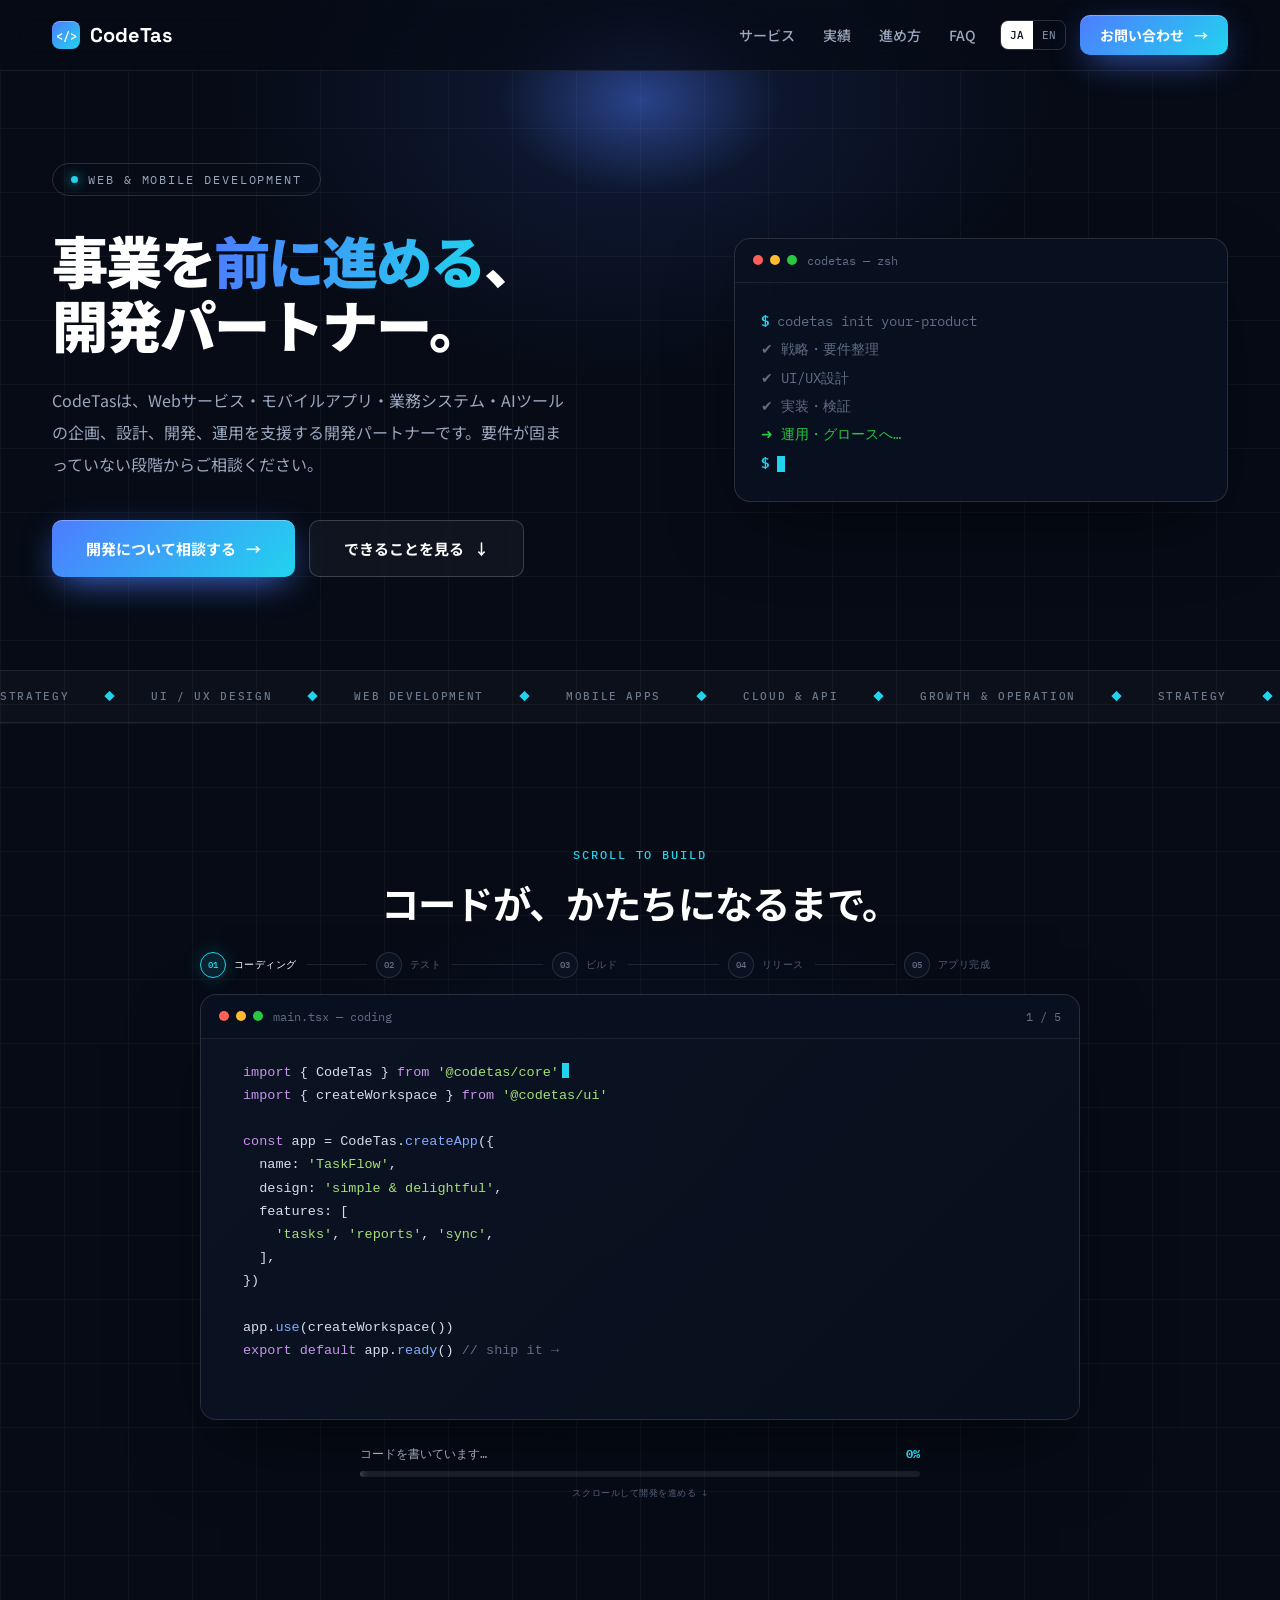
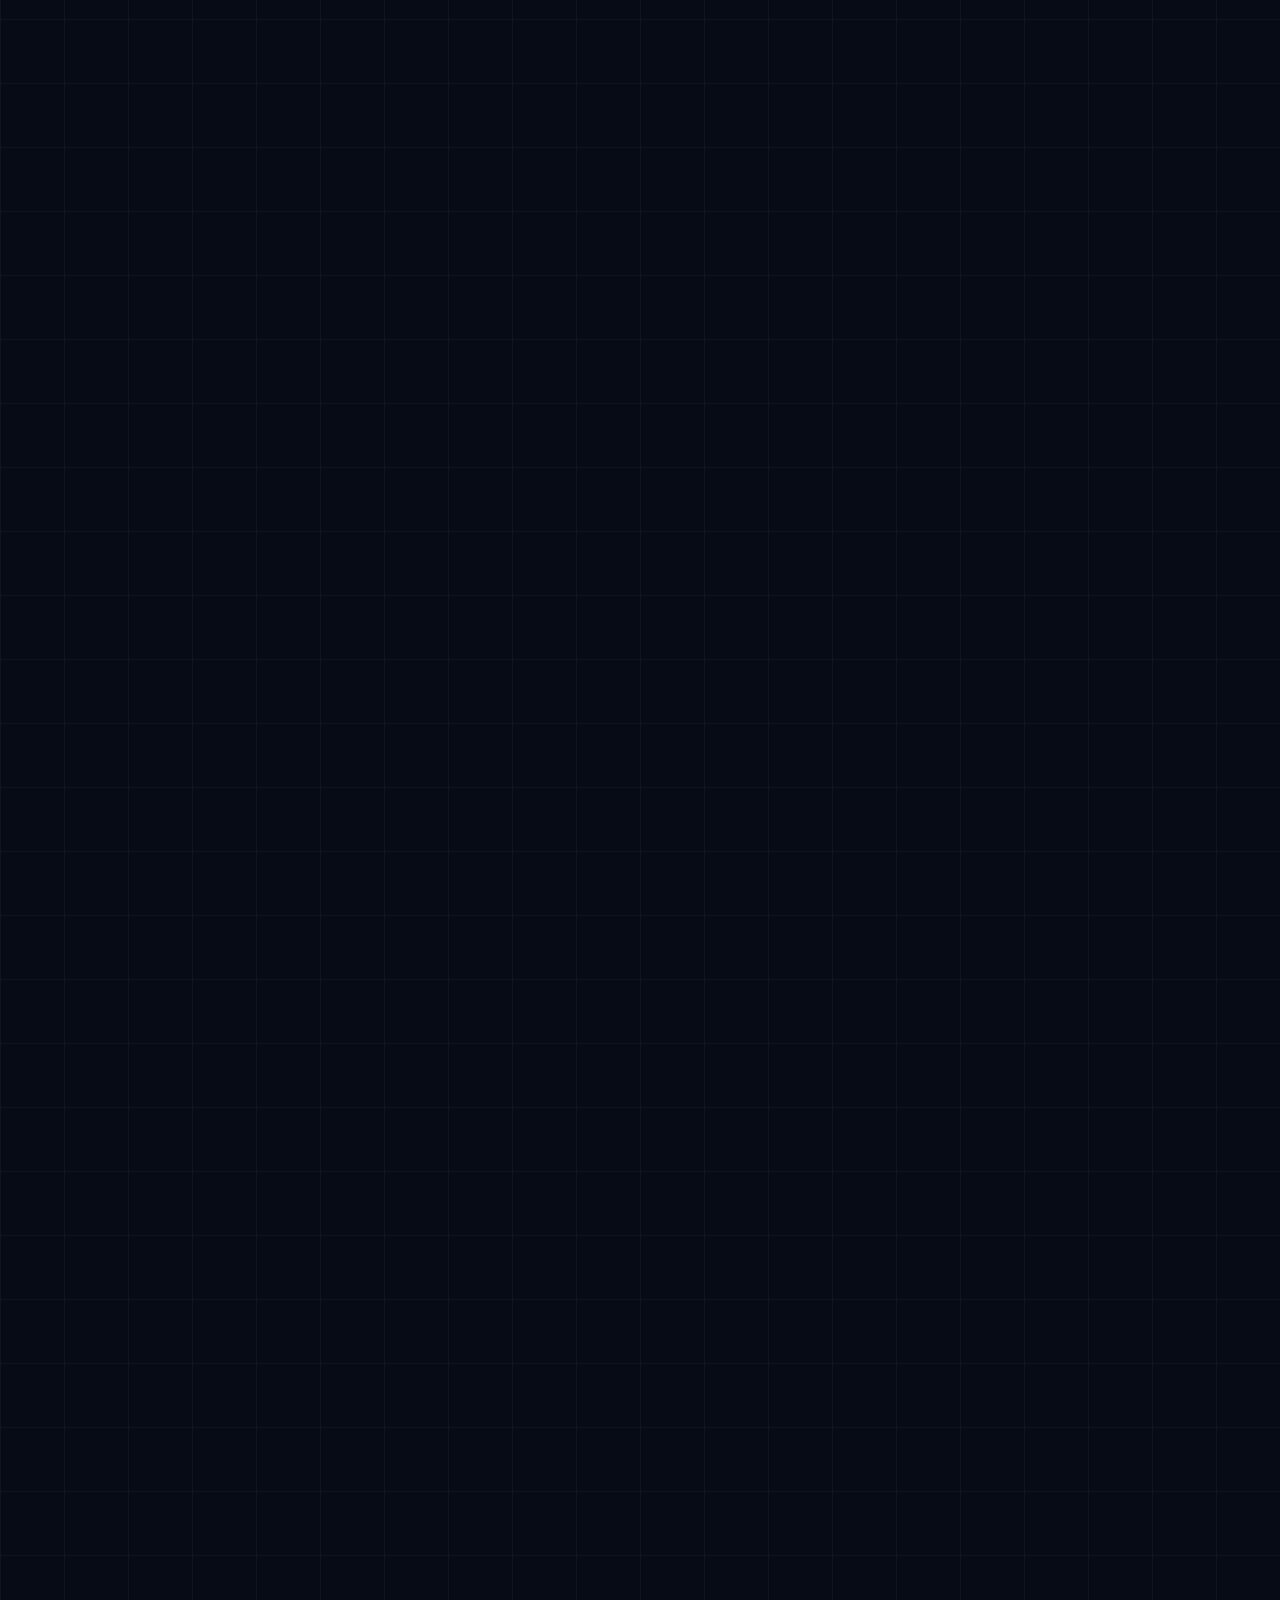
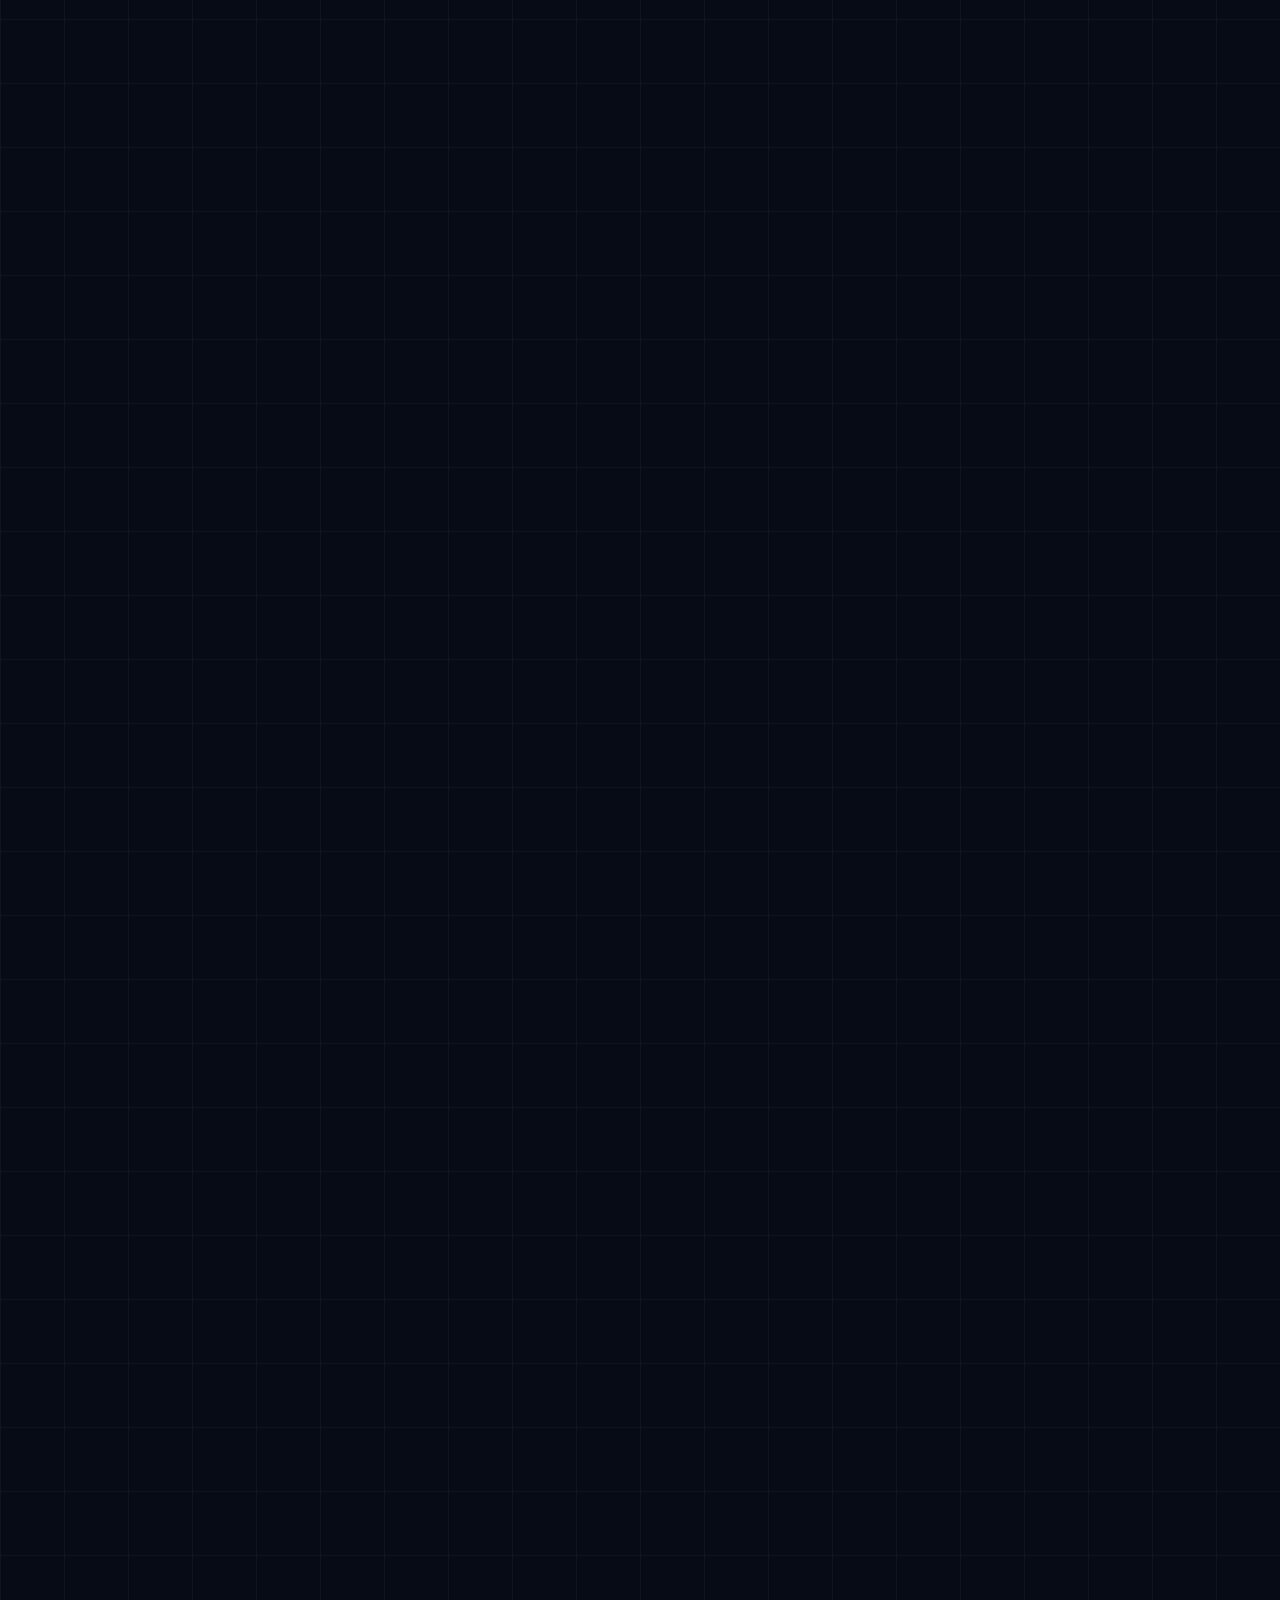
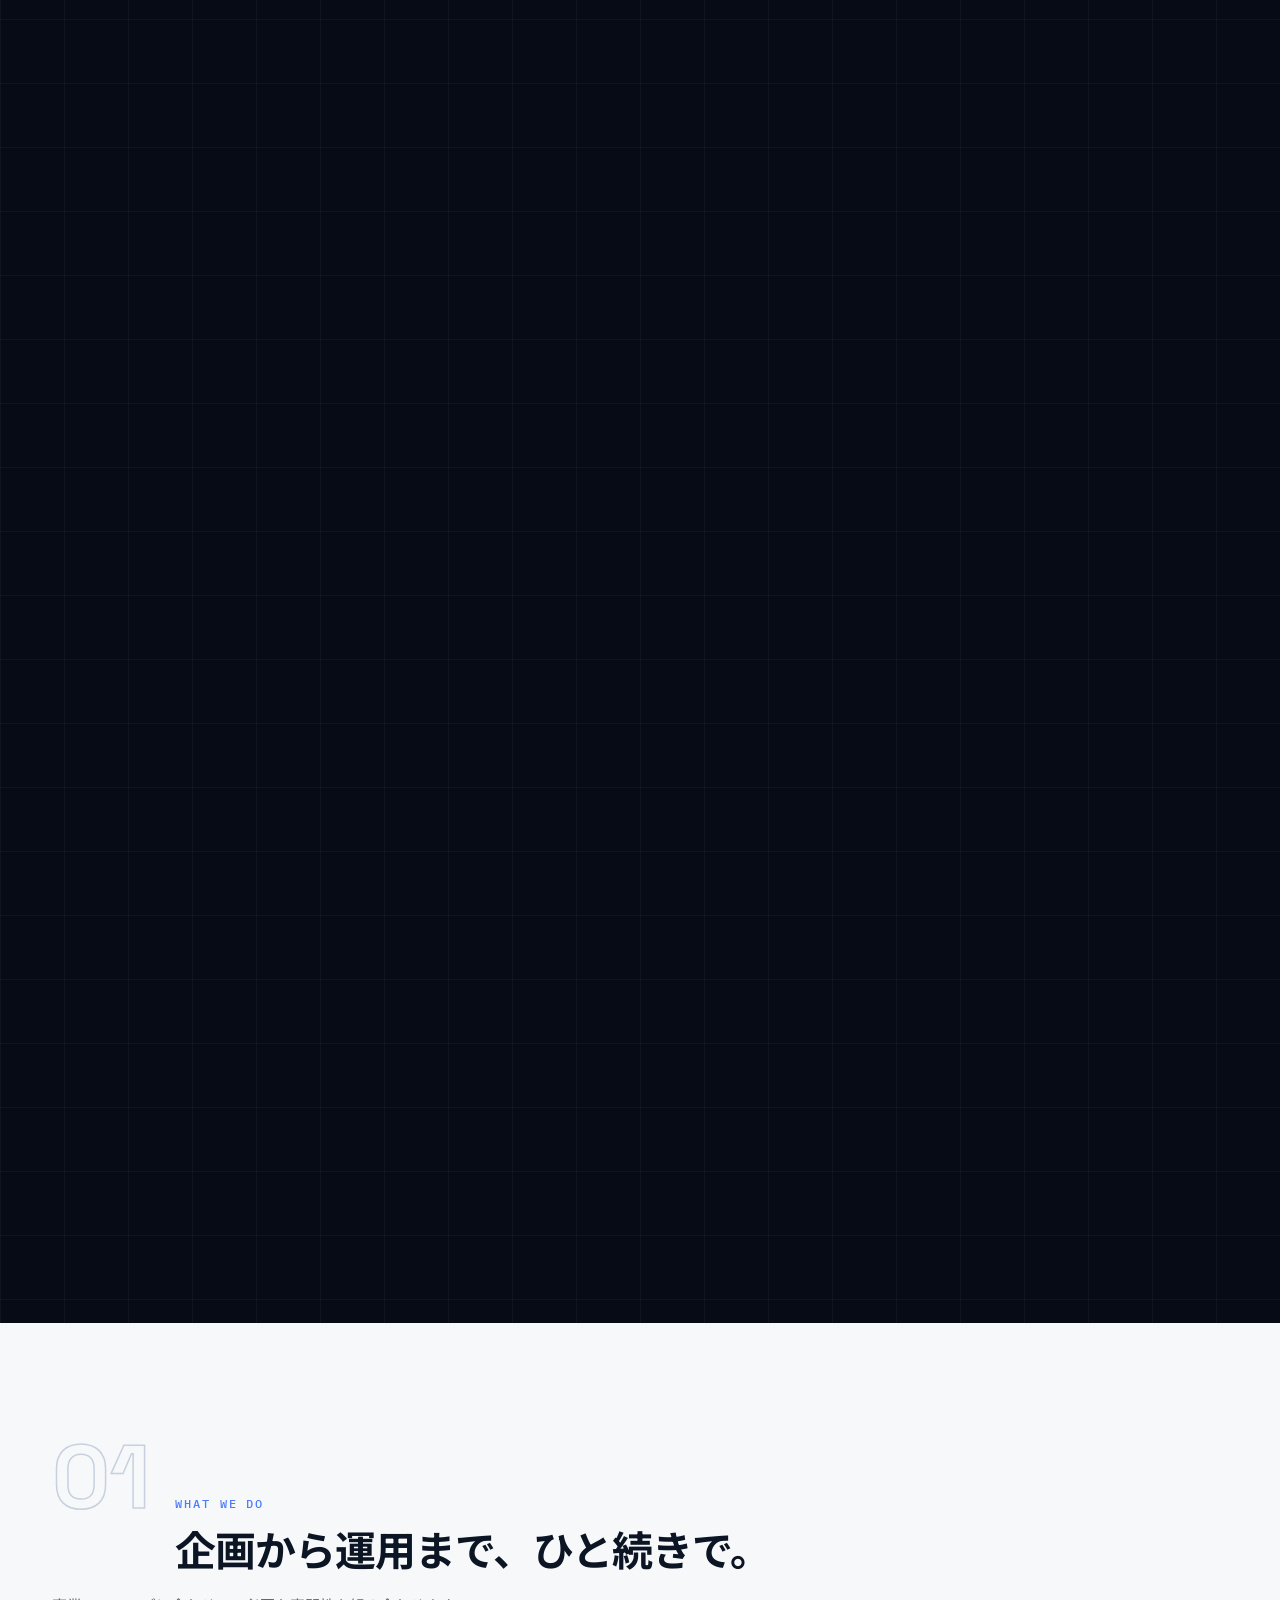
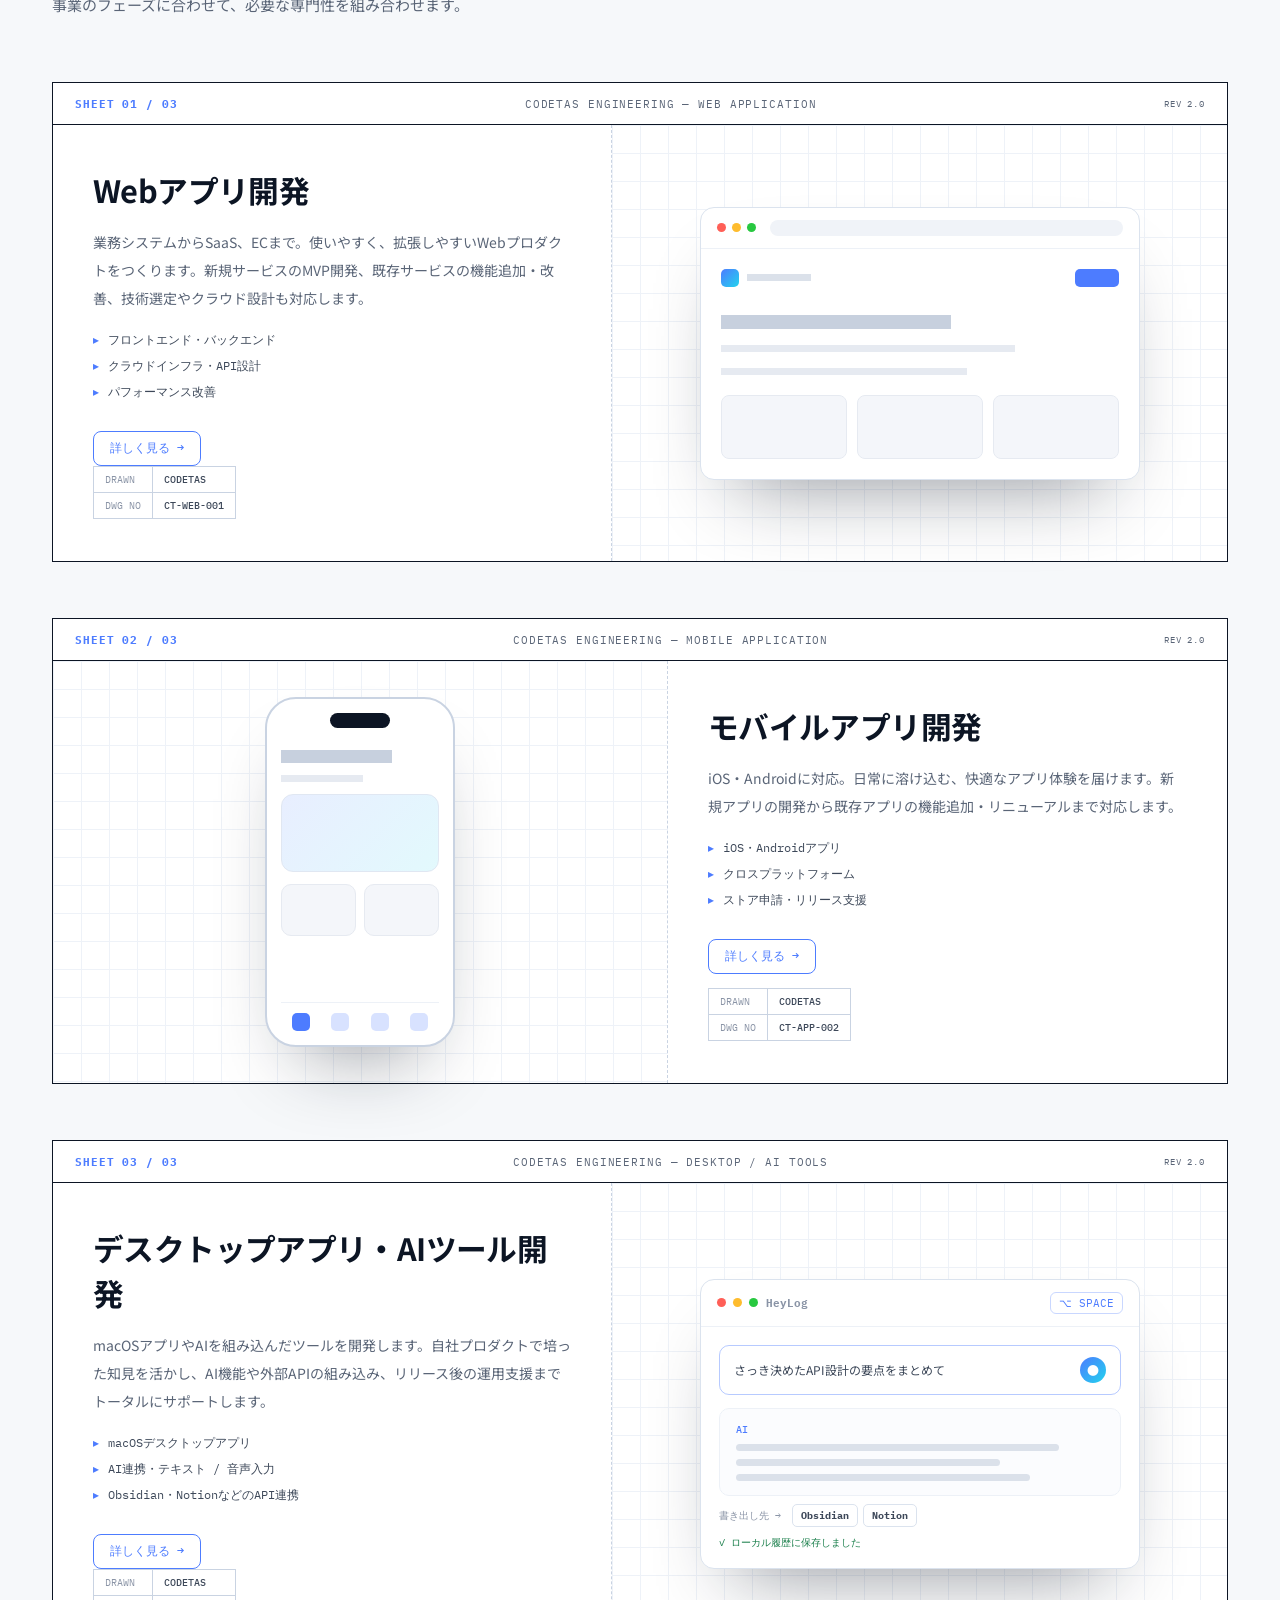
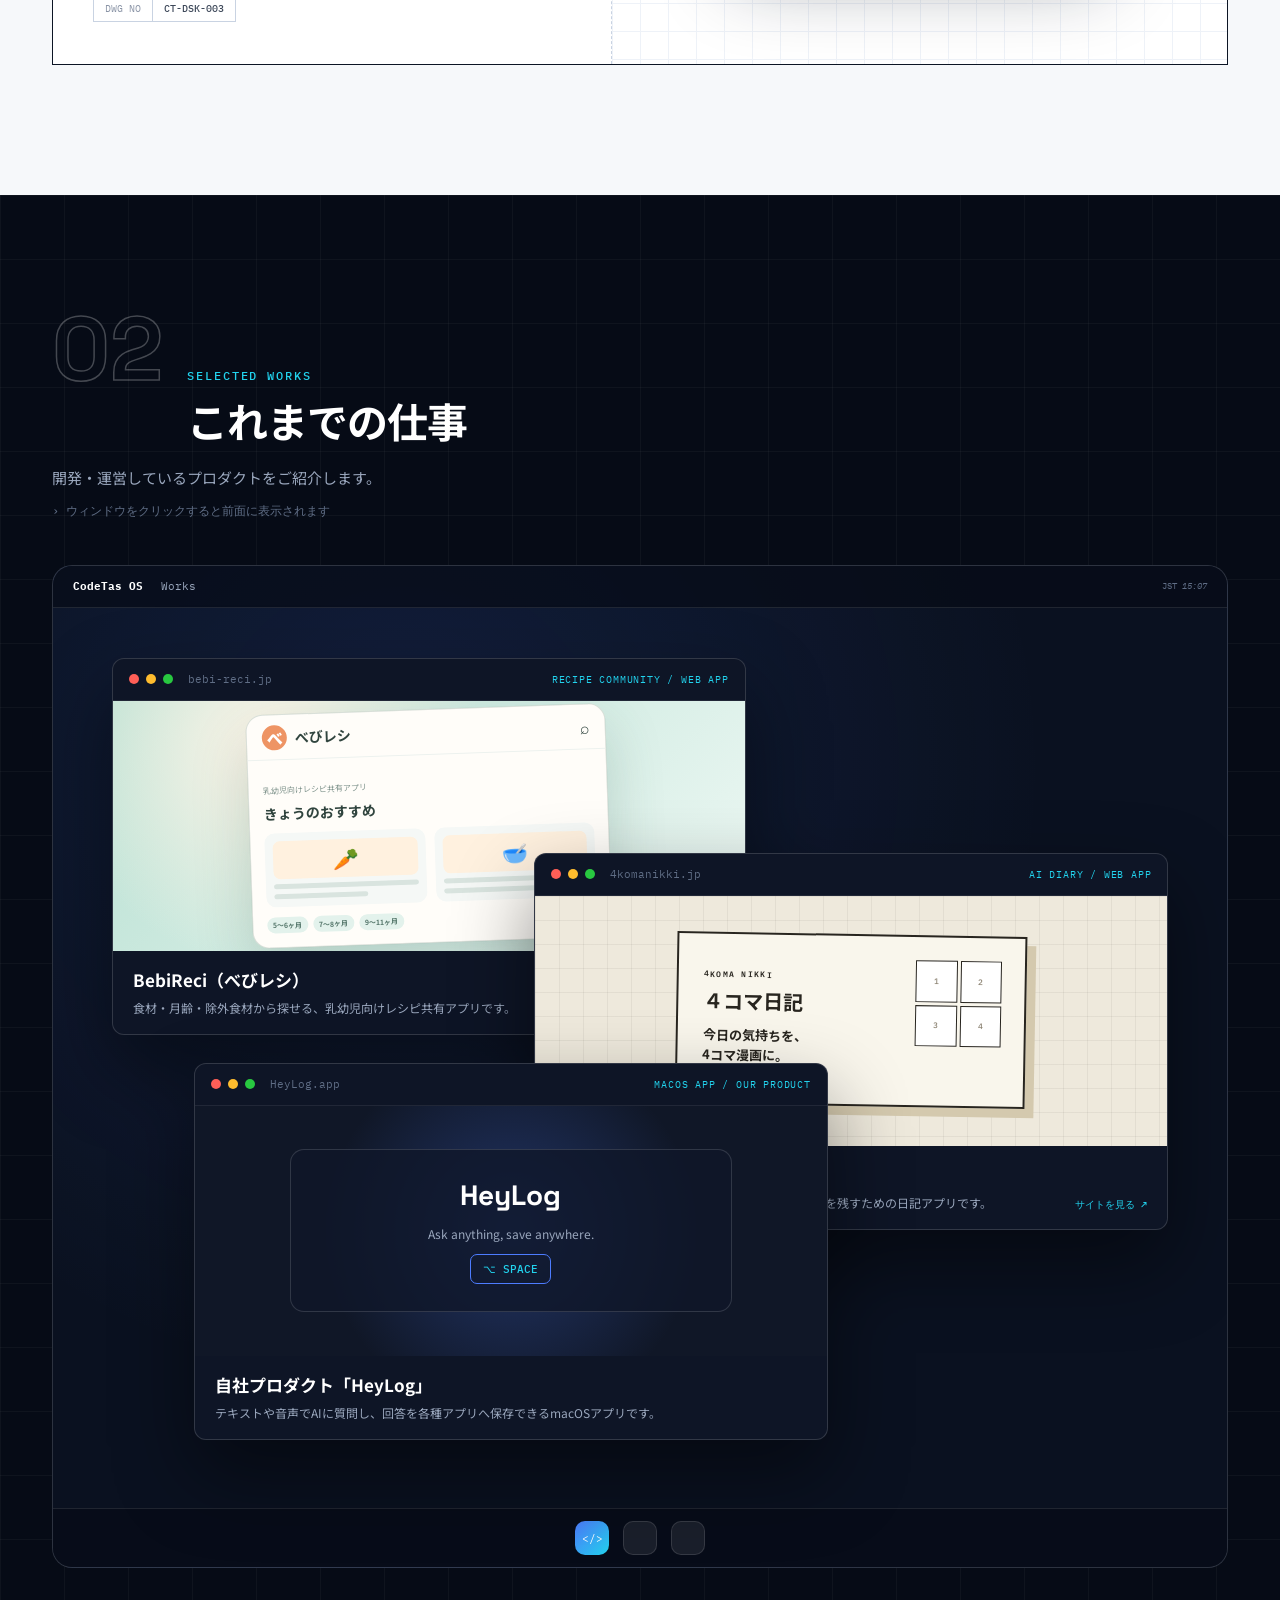
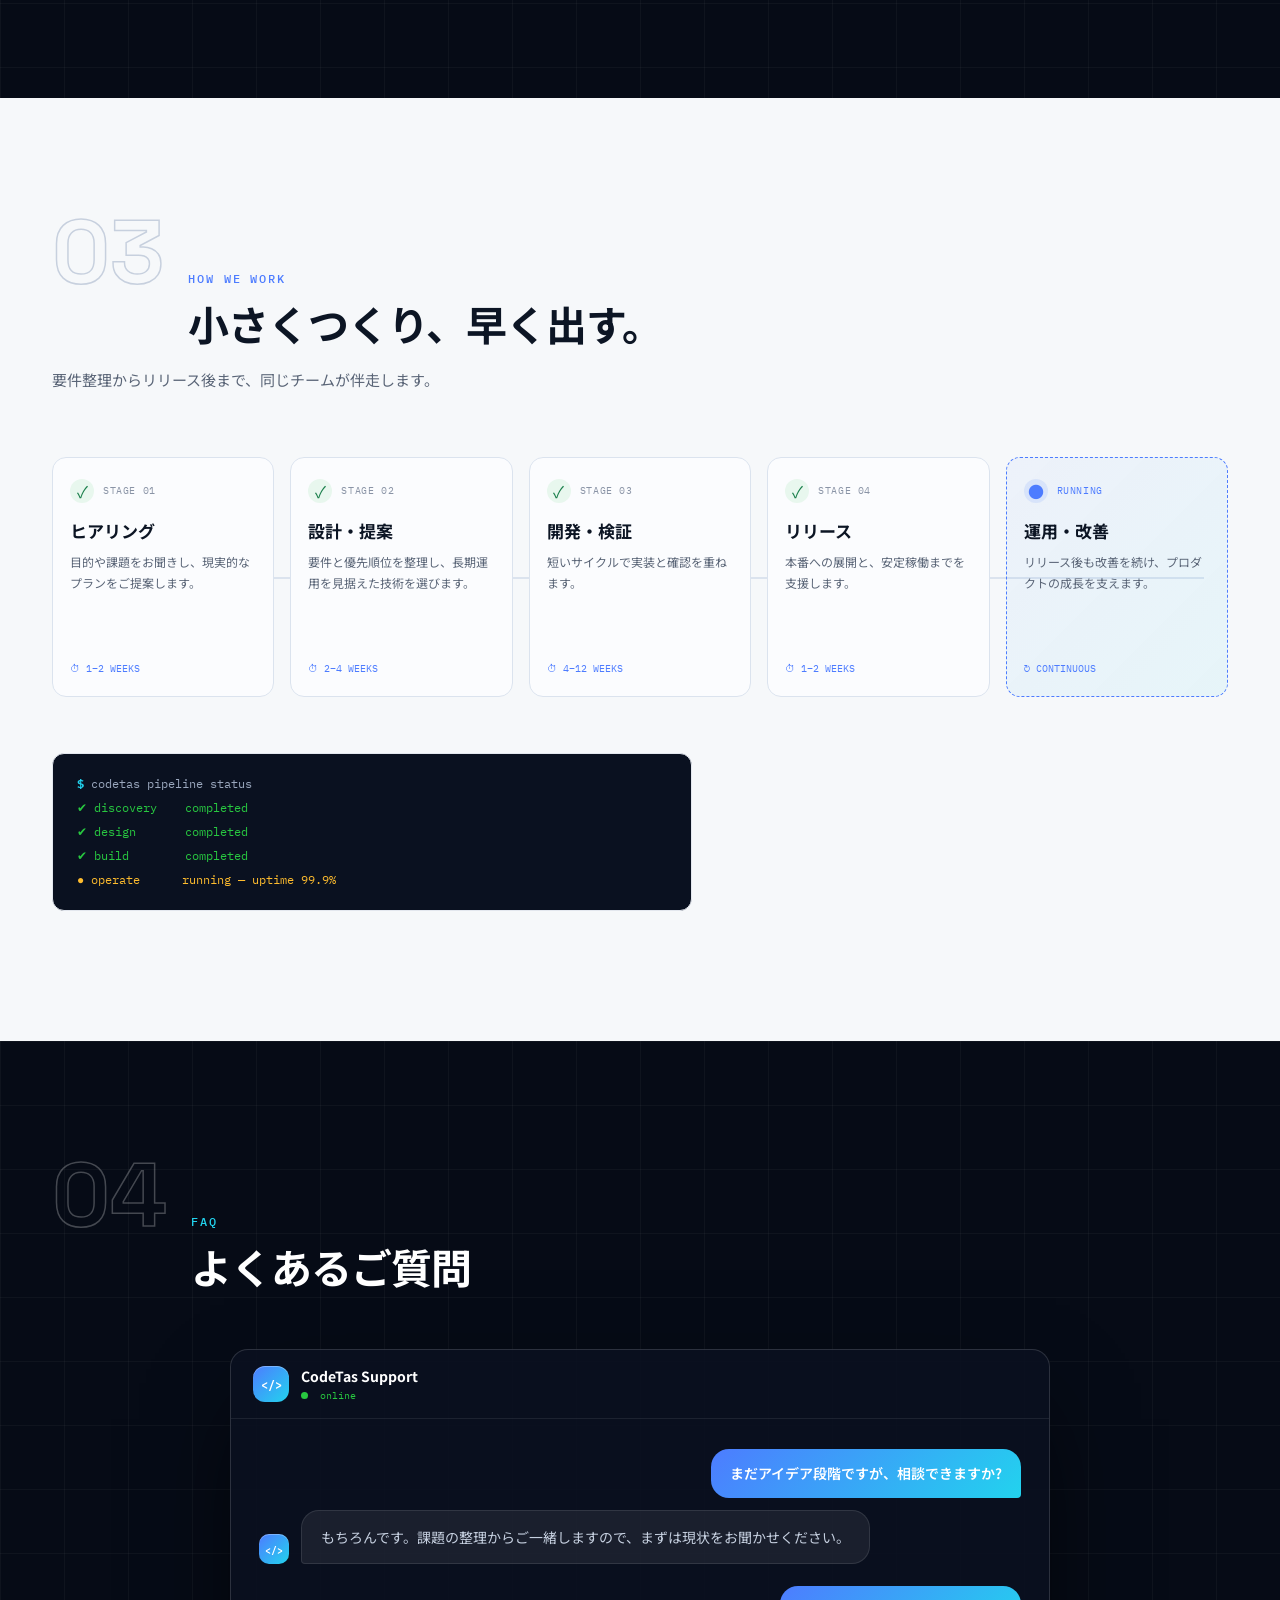
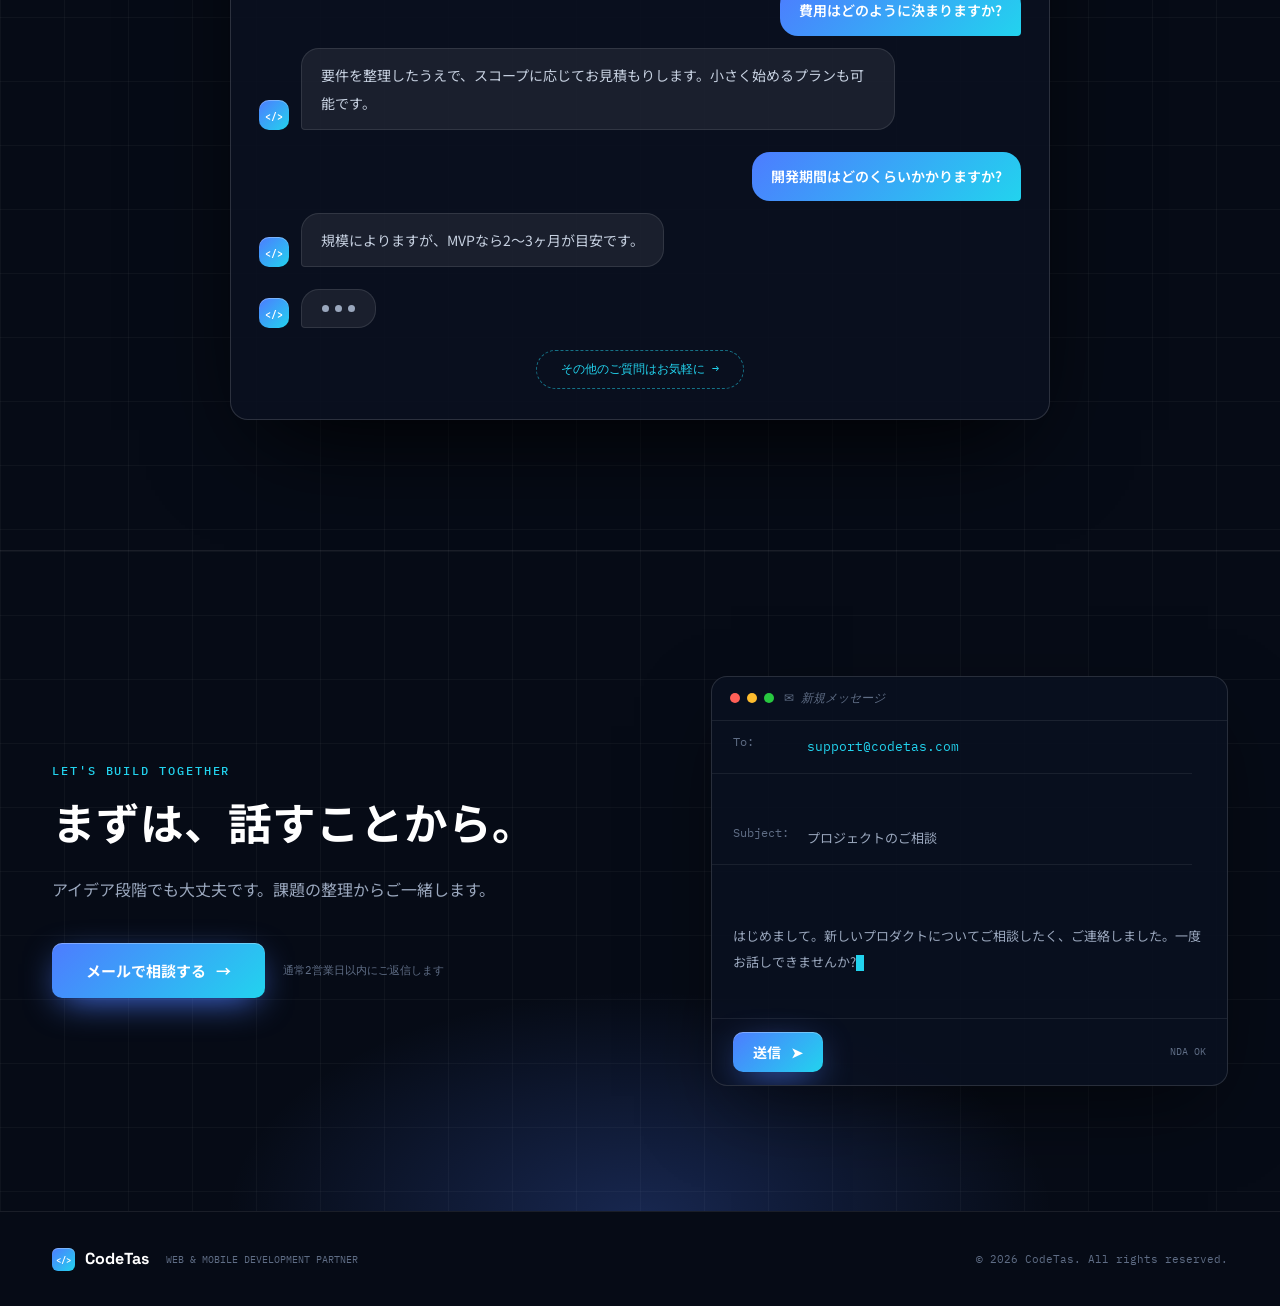
==== index.html @ 327cda0f "Enhance scroll-driven build story" ====
<!doctype html>
<html lang="ja">
  <head>
    <meta charset="UTF-8" />
    <meta name="viewport" content="width=device-width, initial-scale=1.0" />
    <title>CodeTas｜Web・モバイルアプリ・AIツール開発</title>
    <meta name="description" content="CodeTasは、Webサービス・モバイルアプリ・業務システム・AIツールの企画、設計、開発、運用を支援する開発パートナーです。アイデアや要件が固まっていない段階からご相談いただけます。" />
    <link rel="canonical" href="https://www.codetas.com/" />
    <meta name="theme-color" content="#060b16" />

    <!-- OGP -->
    <meta property="og:title" content="CodeTas｜Web・モバイルアプリ・AIツール開発" />
    <meta property="og:description" content="CodeTasは、Webサービス・モバイルアプリ・業務システム・AIツールの企画、設計、開発、運用を支援する開発パートナーです。" />
    <meta property="og:url" content="https://www.codetas.com/" />
    <meta property="og:image" content="https://www.codetas.com/ogp.png" />
    <meta property="og:type" content="website" />
    <meta property="og:site_name" content="CodeTas" />
    <meta property="og:locale" content="ja_JP" />

    <!-- Twitter Card -->
    <meta name="twitter:card" content="summary_large_image" />
    <meta name="twitter:title" content="CodeTas｜Web・モバイルアプリ・AIツール開発" />
    <meta name="twitter:description" content="CodeTasは、Webサービス・モバイルアプリ・業務システム・AIツールの企画、設計、開発、運用を支援する開発パートナーです。" />
    <meta name="twitter:image" content="https://www.codetas.com/ogp.png" />

    <!-- Google Search Console (uncomment after setting up verification)
    <meta name="google-site-verification" content="..." />
    -->

    <link rel="icon" href="favicon.svg" type="image/svg+xml" />
    <link rel="preconnect" href="https://fonts.googleapis.com" />
    <link rel="preconnect" href="https://fonts.gstatic.com" crossorigin />
    <link href="https://fonts.googleapis.com/css2?family=IBM+Plex+Mono:wght@400;500;600&amp;family=Noto+Sans+JP:wght@400;500;700;900&amp;family=Space+Grotesk:wght@500;700&amp;display=swap" rel="stylesheet" />
    <link rel="stylesheet" href="styles.css" />
    <script src="script.js" defer></script>

    <!-- JSON-LD: Organization -->
    <script type="application/ld+json">
    {
      "@context": "https://schema.org",
      "@type": "Organization",
      "name": "CodeTas",
      "url": "https://www.codetas.com/",
      "logo": "https://www.codetas.com/favicon.svg",
      "contactPoint": {
        "@type": "ContactPoint",
        "email": "support@codetas.com",
        "contactType": "customer support"
      }
    }
    </script>

    <!-- JSON-LD: WebSite -->
    <script type="application/ld+json">
    {
      "@context": "https://schema.org",
      "@type": "WebSite",
      "name": "CodeTas",
      "url": "https://www.codetas.com/"
    }
    </script>

    <!-- JSON-LD: FAQPage -->
    <script type="application/ld+json">
    {
      "@context": "https://schema.org",
      "@type": "FAQPage",
      "mainEntity": [
        {
          "@type": "Question",
          "name": "まだアイデア段階ですが、相談できますか？",
          "acceptedAnswer": {
            "@type": "Answer",
            "text": "もちろんです。課題の整理からご一緒しますので、まずは現状をお聞かせください。"
          }
        },
        {
          "@type": "Question",
          "name": "費用はどのように決まりますか？",
          "acceptedAnswer": {
            "@type": "Answer",
            "text": "要件を整理したうえで、スコープに応じてお見積もりします。小さく始めるプランも可能です。"
          }
        },
        {
          "@type": "Question",
          "name": "開発期間はどのくらいかかりますか？",
          "acceptedAnswer": {
            "@type": "Answer",
            "text": "規模によりますが、MVPなら2〜3ヶ月が目安です。"
          }
        }
      ]
    }
    </script>
  </head>
  <body>
    <a href="#top" class="skip-link">メインコンテンツへスキップ</a>
    <header class="site-header" data-header>
      <div class="container nav-inner">
        <a class="brand" href="#top" aria-label="CodeTas ホーム"><span class="brand-mark">&lt;/&gt;</span><span>CodeTas</span></a>
        <nav class="desktop-nav" aria-label="メインナビゲーション">
          <a href="#services" data-i18n="navServices">サービス</a><a href="#works" data-i18n="navWorks">実績</a><a href="#process" data-i18n="navProcess">進め方</a><a href="#faq">FAQ</a>
        </nav>
        <div class="nav-actions">
          <div class="lang-switch" aria-label="言語選択"><button class="is-active" type="button" data-lang="ja">JA</button><button type="button" data-lang="en">EN</button></div>
          <a class="button button--small" href="#contact"><span data-i18n="navContact">お問い合わせ</span><span>→</span></a>
        </div>
        <button class="menu-button" type="button" aria-label="メニューを開く" aria-expanded="false" data-menu-button><span></span><span></span></button>
      </div>
      <nav class="mobile-nav" data-mobile-nav aria-label="モバイルナビゲーション">
        <a href="#services" data-i18n="navServices">サービス</a><a href="#works" data-i18n="navWorks">実績</a><a href="#process" data-i18n="navProcess">進め方</a><a href="#faq">FAQ</a><a href="#contact" data-i18n="navContact">お問い合わせ</a>
        <div class="lang-switch"><button class="is-active" type="button" data-lang="ja">JA</button><button type="button" data-lang="en">EN</button></div>
      </nav>
    </header>

    <main id="top" tabindex="-1">
      <section class="hero grid-dark">
        <div class="hero-glow"></div>
        <div class="container hero-grid">
          <div class="hero-copy reveal">
            <p class="pill-label"><i></i> WEB &amp; MOBILE DEVELOPMENT</p>
            <h1><span data-i18n="heroT1">事業を</span><em data-i18n="heroT2">前に進める</em><span data-i18n="heroT3">、<br />開発パートナー。</span></h1>
            <p class="hero-lead" data-i18n="heroSub">CodeTasは、Webサービス・モバイルアプリ・業務システム・AIツールの企画、設計、開発、運用を支援する開発パートナーです。要件が固まっていない段階からご相談ください。</p>
            <div class="hero-actions"><a class="button button--large" href="#contact"><span data-i18n="heroCta1">開発について相談する</span><span>→</span></a><a class="button button--outline button--large" href="#services"><span data-i18n="heroCta2">できることを見る</span><span>↓</span></a></div>
          </div>
          <div class="terminal reveal reveal--delay" aria-label="CodeTas terminal">
            <div class="window-bar"><span class="traffic"><i></i><i></i><i></i></span><span>codetas — zsh</span></div>
            <div class="terminal-body"><p><b>$</b> codetas init your-product</p><p>✔ <span data-i18n="term1">戦略・要件整理</span></p><p>✔ <span data-i18n="term2">UI/UX設計</span></p><p>✔ <span data-i18n="term3">実装・検証</span></p><p class="success">➜ <span data-i18n="term4">運用・グロースへ…</span></p><p><b>$</b> <i class="cursor"></i></p></div>
          </div>
        </div>
        <div class="marquee"><div>STRATEGY <i>◆</i> UI / UX DESIGN <i>◆</i> WEB DEVELOPMENT <i>◆</i> MOBILE APPS <i>◆</i> CLOUD &amp; API <i>◆</i> GROWTH &amp; OPERATION <i>◆</i> STRATEGY <i>◆</i> UI / UX DESIGN <i>◆</i> WEB DEVELOPMENT <i>◆</i> MOBILE APPS <i>◆</i></div></div>
      </section>

      <section class="build-story grid-dark" data-build>
        <div class="build-sticky">
          <div class="build-glow"></div>
          <div class="container build-inner">
            <div class="center-heading"><p>SCROLL TO BUILD</p><h2 data-i18n="buildTitle">コードが、かたちになるまで。</h2></div>
            <ol class="build-steps" aria-label="開発工程">
              <li class="is-active" data-build-step><i>01</i><span data-i18n="buildStep1">コーディング</span><b></b></li>
              <li data-build-step><i>02</i><span data-i18n="buildStep2">テスト</span><b></b></li>
              <li data-build-step><i>03</i><span data-i18n="buildStep3">ビルド</span><b></b></li>
              <li data-build-step><i>04</i><span data-i18n="buildStep4">リリース</span><b></b></li>
              <li data-build-step><i>05</i><span data-i18n="buildStep5">アプリ完成</span></li>
            </ol>
            <div class="build-window">
              <div class="window-bar"><span class="traffic"><i></i><i></i><i></i></span><span data-build-title>main.tsx — coding</span><em data-build-count>1 / 5</em><b data-live>● LIVE</b></div>
              <div class="build-stage">
                <pre class="build-panel code-layer is-current" data-build-panel aria-hidden="true"><code><span class="code-line"><span class="kw">import</span> { CodeTas } <span class="kw">from</span> <span class="str">'@codetas/core'</span></span>
<span class="code-line"><span class="kw">import</span> { createWorkspace } <span class="kw">from</span> <span class="str">'@codetas/ui'</span></span>
<span class="code-line"> </span>
<span class="code-line"><span class="kw">const</span> app = CodeTas.<span class="fn">createApp</span>({</span>
<span class="code-line">  name: <span class="str">'TaskFlow'</span>,</span>
<span class="code-line">  design: <span class="str">'simple &amp; delightful'</span>,</span>
<span class="code-line">  features: [</span>
<span class="code-line">    <span class="str">'tasks'</span>, <span class="str">'reports'</span>, <span class="str">'sync'</span>,</span>
<span class="code-line">  ],</span>
<span class="code-line">})</span>
<span class="code-line"> </span>
<span class="code-line">app.<span class="fn">use</span>(createWorkspace())</span>
<span class="code-line"><span class="kw">export default</span> app.<span class="fn">ready</span>() <span class="comment">// ship it →</span></span></code></pre>

                <div class="build-panel test-panel" data-build-panel>
                  <div class="panel-head"><span>TEST RUNNER</span><b><i></i><span>CHECKING QUALITY</span></b></div>
                  <div class="test-summary"><strong><span data-test-total>0</span><small>TESTS PASSED</small></strong><i data-test-gauge><b data-test-percent>0%</b></i><p><span>RUN TIME</span><b data-test-time>0.00s</b></p></div>
                  <div class="test-list"><p data-test-item><i>✓</i><span>Authentication flow</span><b>320ms</b></p><p data-test-item><i>✓</i><span>Task creation &amp; sync</span><b>184ms</b></p><p data-test-item><i>✓</i><span>Responsive UI</span><b>96ms</b></p><p data-test-item><i>✓</i><span>Accessibility</span><b>72ms</b></p></div>
                </div>

                <div class="build-panel bundle-panel" data-build-panel>
                  <div class="panel-head"><span>PRODUCTION BUILD</span><b><i></i><span>OPTIMIZING ASSETS</span></b></div>
                  <div class="bundle-main"><div class="bundle-cube" data-bundle-cube><i></i><i></i><i></i><b>APP</b></div><div class="bundle-files"><p><span>index.html</span><b>1.2 kB</b><i><em data-bundle-file style="--size:34%"></em></i></p><p><span>app.js</span><b>84.6 kB</b><i><em data-bundle-file style="--size:82%"></em></i></p><p><span>styles.css</span><b>12.4 kB</b><i><em data-bundle-file style="--size:48%"></em></i></p><p><span>assets</span><b>128 kB</b><i><em data-bundle-file style="--size:100%"></em></i></p></div></div>
                  <div class="bundle-result" data-bundle-result>✓ <span>PRODUCTION BUNDLE READY</span><b>226.2 kB · gzip 71.4 kB</b></div>
                </div>

                <div class="build-panel release-panel" data-build-panel>
                  <div class="release-orbit" data-release-orbit><i></i><i></i><i></i><div>↑</div></div>
                  <p>DEPLOYMENT / TOKYO</p><h3>SHIP IT TO THE WORLD.</h3>
                  <div class="release-route"><span data-release-node><i>✓</i> Git</span><b data-release-line></b><span data-release-node><i>✓</i> Cloud</span><b data-release-line></b><span data-release-node><i>✓</i> Edge</span></div>
                  <small data-release-live><i></i><span>PRODUCTION IS LIVE</span> · taskflow.app</small>
                </div>

                <div class="build-panel app-preview" data-build-panel>
                  <div class="app-nav"><i>✓</i><b>TaskFlow</b><span></span><small data-i18n="appNav">今日　 プロジェクト　 レポート</small><button data-i18n="appCta">+ 新規タスク</button></div>
                  <div class="app-main"><div class="tasks"><b data-i18n="appListTitle">今日のタスク</b><p class="done"><i>✓</i><span data-i18n="appTask1">トップページのデザイン確認</span><em>DESIGN</em></p><p class="done"><i>✓</i><span data-i18n="appTask2">ログイン機能の実装</span><em>DEV</em></p><p><i></i><span data-i18n="appTask3">リリースノートを書く</span><em>TODAY</em></p></div><div class="stat"><small data-i18n="appStatTitle">今日の進捗</small><strong>82<em>%</em></strong><i><b></b></i><small data-i18n="appStatDone">18/22 タスク完了</small></div></div>
                  <div class="project-row"><p><b>Web Renewal</b><i><span style="width:80%"></span></i><small>80%</small></p><p><b>Mobile App</b><i><span style="width:45%"></span></i><small>45%</small></p><p><b>Marketing</b><i><span style="width:60%"></span></i><small>60%</small></p></div>
                  <div class="sync">● <span data-i18n="appSync">同期済み</span><b>18/22 tasks · 3 projects</b></div>
                </div>
              </div>
            </div>
            <div class="build-progress"><p><span data-build-status>コードを書いています…</span><b data-build-percent>0%</b></p><i><span data-build-bar></span></i><small data-i18n="buildScrollHint">スクロールして開発を進める ↓</small></div>
          </div>
        </div>
      </section>

      <section class="light-section" id="services">
        <div class="container section-pad">
          <div class="section-title reveal"><span>01</span><div><p>WHAT WE DO</p><h2 data-i18n="servicesTitle">企画から運用まで、ひと続きで。</h2></div></div>
          <p class="section-lead reveal" data-i18n="servicesSub">事業のフェーズに合わせて、必要な専門性を組み合わせます。</p>
          <div class="blueprints">
            <article class="blueprint reveal"><header><b>SHEET 01 / 03</b><span>CODETAS ENGINEERING — WEB APPLICATION</span><small>REV 2.0</small></header><div class="blueprint-grid"><div class="blueprint-copy"><h3 data-i18n="svc1Title">Webアプリ開発</h3><p data-i18n="svc1Desc">業務システムからSaaS、ECまで。使いやすく、拡張しやすいWebプロダクトをつくります。新規サービスのMVP開発、既存サービスの機能追加・改善、技術選定やクラウド設計も対応します。</p><ul><li data-i18n="svc1I1">フロントエンド・バックエンド</li><li data-i18n="svc1I2">クラウドインフラ・API設計</li><li data-i18n="svc1I3">パフォーマンス改善</li></ul><a href="services/web-development.html" class="blueprint-detail-link">詳しく見る →</a><div class="drawing-label"><span>DRAWN</span><b>CODETAS</b><span>DWG NO</span><b>CT-WEB-001</b></div></div><div class="drawing drawing-web"><div class="browser-mock"><header><i></i><i></i><i></i><span></span></header><main><nav><i></i><b></b><span></span><em></em></nav><h4></h4><p></p><p></p><div><i></i><i></i><i></i></div></main></div></div></div></article>
            <article class="blueprint reveal"><header><b>SHEET 02 / 03</b><span>CODETAS ENGINEERING — MOBILE APPLICATION</span><small>REV 2.0</small></header><div class="blueprint-grid blueprint-grid--reverse"><div class="drawing drawing-mobile"><div class="phone-mock"><i></i><h4></h4><p></p><b></b><div><span></span><span></span></div><nav><i></i><i></i><i></i><i></i></nav></div></div><div class="blueprint-copy"><h3 data-i18n="svc2Title">モバイルアプリ開発</h3><p data-i18n="svc2Desc">iOS・Androidに対応。日常に溶け込む、快適なアプリ体験を届けます。新規アプリの開発から既存アプリの機能追加・リニューアルまで対応します。</p><ul><li data-i18n="svc2I1">iOS・Androidアプリ</li><li data-i18n="svc2I2">クロスプラットフォーム</li><li data-i18n="svc2I3">ストア申請・リリース支援</li></ul><a href="services/mobile-development.html" class="blueprint-detail-link">詳しく見る →</a><div class="drawing-label"><span>DRAWN</span><b>CODETAS</b><span>DWG NO</span><b>CT-APP-002</b></div></div></div></article>
            <article class="blueprint reveal"><header><b>SHEET 03 / 03</b><span>CODETAS ENGINEERING — DESKTOP / AI TOOLS</span><small>REV 2.0</small></header><div class="blueprint-grid"><div class="blueprint-copy"><h3 data-i18n="svc3Title">デスクトップアプリ・AIツール開発</h3><p data-i18n="svc3Desc">macOSアプリやAIを組み込んだツールを開発します。自社プロダクトで培った知見を活かし、AI機能や外部APIの組み込み、リリース後の運用支援までトータルにサポートします。</p><ul><li data-i18n="svc3I1">macOSデスクトップアプリ</li><li data-i18n="svc3I2">AI連携・テキスト / 音声入力</li><li data-i18n="svc3I3">Obsidian・NotionなどのAPI連携</li></ul><a href="services/ai-tools-development.html" class="blueprint-detail-link">詳しく見る →</a><div class="drawing-label"><span>DRAWN</span><b>CODETAS</b><span>DWG NO</span><b>CT-DSK-003</b></div></div><div class="drawing drawing-ai"><div class="ai-mock"><header><span class="traffic"><i></i><i></i><i></i></span><b>HeyLog</b><em>⌥ SPACE</em></header><main><div class="prompt"><span data-i18n="aiPrompt">さっき決めたAPI設計の要点をまとめて</span><i>●</i></div><div class="answer"><b>AI</b><i></i><i></i><i></i></div><p><span data-i18n="exportTo">書き出し先</span> → <b>Obsidian</b><b>Notion</b></p><small>✓ <span data-i18n="saved">ローカル履歴に保存しました</span></small></main></div></div></div></article>
          </div>
        </div>
      </section>

      <section class="works grid-dark" id="works">
        <div class="container section-pad">
          <div class="section-title section-title--dark reveal"><span>02</span><div><p>SELECTED WORKS</p><h2 data-i18n="worksTitle">これまでの仕事</h2></div></div>
          <p class="section-lead section-lead--dark reveal" data-i18n="worksSub">開発・運営しているプロダクトをご紹介します。</p><p class="works-hint">› <span data-i18n="worksHint">ウィンドウをクリックすると前面に表示されます</span></p>
          <div class="desktop-scene reveal"><header><b>CodeTas OS</b><span>Works</span><small>JST <i data-clock>10:24</i></small></header><div class="work-area">
            <article class="work-window work-window--one" tabindex="0"><header><span class="traffic"><i></i><i></i><i></i></span><small>bebi-reci.jp</small><em>RECIPE COMMUNITY / WEB APP</em></header><div class="work-art work-art--bebireci"><div class="bebi-phone"><header><i>べ</i><b>べびレシ</b><span>⌕</span></header><main><small>乳幼児向けレシピ共有アプリ</small><h4>きょうのおすすめ</h4><div><article><i>🥕</i><span></span><span></span></article><article><i>🥣</i><span></span><span></span></article></div><p><b>5〜6ヶ月</b><b>7〜8ヶ月</b><b>9〜11ヶ月</b></p></main></div></div><footer><h3 data-i18n="work1Title">BebiReci（べびレシ）</h3><p data-i18n="work1Desc">食材・月齢・除外食材から探せる、乳幼児向けレシピ共有アプリです。</p><a class="work-link" href="https://bebi-reci.jp/" target="_blank" rel="noopener"><span data-i18n="visitSite">サイトを見る</span> ↗</a></footer></article>
            <article class="work-window work-window--two" tabindex="0"><header><span class="traffic"><i></i><i></i><i></i></span><small>4komanikki.jp</small><em>AI DIARY / WEB APP</em></header><div class="work-art work-art--komanikki"><div class="koma-cover"><small>4KOMA NIKKI</small><b>４コマ日記</b><p>今日の気持ちを、<br />4コマ漫画に。</p><div><i>1</i><i>2</i><i>3</i><i>4</i></div></div></div><footer><h3 data-i18n="work2Title">4komanikki（４コマ日記）</h3><p data-i18n="work2Desc">書いた日記をAIがやさしい4コマにしてくれる、心を残すための日記アプリです。</p><a class="work-link" href="https://4komanikki.jp/" target="_blank" rel="noopener"><span data-i18n="visitSite">サイトを見る</span> ↗</a></footer></article>
            <article class="work-window work-window--three" tabindex="0"><header><span class="traffic"><i></i><i></i><i></i></span><small>HeyLog.app</small><em>MACOS APP / OUR PRODUCT</em></header><div class="work-art work-art--heylog"><div><b>HeyLog</b><p>Ask anything, save anywhere.</p><span>⌥ SPACE</span></div></div><footer><h3 data-i18n="work3Title">自社プロダクト「HeyLog」</h3><p data-i18n="work3Desc">テキストや音声でAIに質問し、回答を各種アプリへ保存できるmacOSアプリです。</p></footer></article>
          </div><footer class="dock"><i>&lt;/&gt;</i><i></i><i></i></footer></div>
        </div>
      </section>

      <section class="light-section" id="process"><div class="container section-pad"><div class="section-title reveal"><span>03</span><div><p>HOW WE WORK</p><h2 data-i18n="processTitle">小さくつくり、早く出す。</h2></div></div><p class="section-lead reveal" data-i18n="processSub">要件整理からリリース後まで、同じチームが伴走します。</p><div class="pipeline reveal">
        <article><header><i>✓</i><span>STAGE 01</span></header><h3 data-i18n="step1Title">ヒアリング</h3><p data-i18n="step1Desc">目的や課題をお聞きし、現実的なプランをご提案します。</p><small>⏱ 1–2 WEEKS</small></article><article><header><i>✓</i><span>STAGE 02</span></header><h3 data-i18n="step2Title">設計・提案</h3><p data-i18n="step2Desc">要件と優先順位を整理し、長期運用を見据えた技術を選びます。</p><small>⏱ 2–4 WEEKS</small></article><article><header><i>✓</i><span>STAGE 03</span></header><h3 data-i18n="step3Title">開発・検証</h3><p data-i18n="step3Desc">短いサイクルで実装と確認を重ねます。</p><small>⏱ 4–12 WEEKS</small></article><article><header><i>✓</i><span>STAGE 04</span></header><h3 data-i18n="step4Title">リリース</h3><p data-i18n="step4Desc">本番への展開と、安定稼働までを支援します。</p><small>⏱ 1–2 WEEKS</small></article><article class="is-running"><header><i>●</i><span>RUNNING</span></header><h3 data-i18n="step5Title">運用・改善</h3><p data-i18n="step5Desc">リリース後も改善を続け、プロダクトの成長を支えます。</p><small>↻ CONTINUOUS</small></article>
      </div><div class="pipeline-terminal reveal"><p><b>$</b> codetas pipeline status</p><p>✔ discovery&nbsp;&nbsp;&nbsp; completed</p><p>✔ design&nbsp;&nbsp;&nbsp;&nbsp;&nbsp;&nbsp; completed</p><p>✔ build&nbsp;&nbsp;&nbsp;&nbsp;&nbsp;&nbsp;&nbsp; completed</p><p>● operate&nbsp;&nbsp;&nbsp;&nbsp;&nbsp; running — uptime 99.9%</p></div></div></section>

      <section class="faq grid-dark" id="faq"><div class="container section-pad"><div class="section-title section-title--dark reveal"><span>04</span><div><p>FAQ</p><h2 data-i18n="faqTitle">よくあるご質問</h2></div></div><div class="chat reveal"><header><span class="brand-mark">&lt;/&gt;</span><div><b>CodeTas Support</b><small><i></i> online</small></div></header><div class="messages">
        <div class="conversation"><p class="question" data-i18n="faq1Q">まだアイデア段階ですが、相談できますか?</p><div class="answer"><span class="brand-mark">&lt;/&gt;</span><p data-i18n="faq1A">もちろんです。課題の整理からご一緒しますので、まずは現状をお聞かせください。</p></div></div><div class="conversation"><p class="question" data-i18n="faq2Q">費用はどのように決まりますか?</p><div class="answer"><span class="brand-mark">&lt;/&gt;</span><p data-i18n="faq2A">要件を整理したうえで、スコープに応じてお見積もりします。小さく始めるプランも可能です。</p></div></div><div class="conversation"><p class="question" data-i18n="faq3Q">開発期間はどのくらいかかりますか?</p><div class="answer"><span class="brand-mark">&lt;/&gt;</span><p data-i18n="faq3A">規模によりますが、MVPなら2〜3ヶ月が目安です。</p></div></div><div class="typing"><span class="brand-mark">&lt;/&gt;</span><p><i></i><i></i><i></i></p></div><a href="#contact"><span data-i18n="faqMore">その他のご質問はお気軽に</span> →</a>
      </div></div></div></section>

      <section class="contact grid-dark" id="contact"><div class="contact-glow"></div><div class="container contact-grid"><div class="reveal"><p class="kicker">LET'S BUILD TOGETHER</p><h2 data-i18n="contactTitle">まずは、話すことから。</h2><p data-i18n="contactSub">アイデア段階でも大丈夫です。課題の整理からご一緒します。</p><div class="contact-action"><a class="button button--large" href="mailto:support@codetas.com"><span data-i18n="contactCta">メールで相談する</span><span>→</span></a><small data-i18n="contactNote">通常2営業日以内にご返信します</small></div></div><div class="mail-window reveal reveal--delay"><div class="window-bar"><span class="traffic"><i></i><i></i><i></i></span><span>✉ <i data-i18n="newMessage">新規メッセージ</i></span></div><p><b>To:</b><a href="mailto:support@codetas.com">support@codetas.com</a></p><p><b>Subject:</b><span data-i18n="mailSubject">プロジェクトのご相談</span></p><div><span data-i18n="mailBody">はじめまして。新しいプロダクトについてご相談したく、ご連絡しました。一度お話しできませんか?</span><i class="cursor"></i></div><footer><a class="button button--small" href="mailto:support@codetas.com?subject=プロジェクトのご相談"><span data-i18n="send">送信</span> <span>➤</span></a><small>NDA OK</small></footer></div></div></section>
    </main>
    <footer class="site-footer"><div class="container"><div class="brand"><span class="brand-mark">&lt;/&gt;</span><span>CodeTas</span><small>WEB &amp; MOBILE DEVELOPMENT PARTNER</small></div><p>© <span data-year></span> CodeTas. All rights reserved.</p></div></footer>
  </body>
</html>
---- styles.css ----
:root{--ink:#0c1524;--navy:#060b16;--navy2:#0a1120;--blue:#4d7cff;--cyan:#22d3ee;--paper:#f6f8fa;--muted:#5a6577;--dark-muted:#9aa7bd;--line:#dbe3ee;--mono:"IBM Plex Mono",monospace;--display:"Space Grotesk",sans-serif;--jp:"Noto Sans JP",sans-serif}
*{box-sizing:border-box}html{scroll-behavior:smooth}body{margin:0;background:var(--navy);color:var(--ink);font-family:var(--jp);-webkit-font-smoothing:antialiased;overflow-x:hidden}a{color:inherit;text-decoration:none}button{font:inherit}.container{width:min(1176px,calc(100% - 64px));margin-inline:auto}.grid-dark{background-color:var(--navy);background-image:linear-gradient(rgba(255,255,255,.035) 1px,transparent 1px),linear-gradient(90deg,rgba(255,255,255,.035) 1px,transparent 1px);background-size:64px 64px}.brand{display:flex;align-items:center;gap:10px;color:#fff;font:700 20px/1 var(--display)}.brand-mark{display:grid;place-items:center;width:28px;height:28px;border-radius:8px;background:linear-gradient(135deg,var(--blue),var(--cyan));color:#fff;font:600 12px/1 var(--mono);box-shadow:inset 0 1px rgba(255,255,255,.3)}
.site-header{position:fixed;z-index:100;inset:0 0 auto;background:rgba(6,11,22,.72);border-bottom:1px solid rgba(255,255,255,.08);backdrop-filter:blur(14px)}.nav-inner{height:70px;display:flex;align-items:center;gap:24px}.desktop-nav{display:flex;gap:28px;margin-left:auto}.desktop-nav a{color:var(--dark-muted);font-size:14px;font-weight:500;transition:.2s}.desktop-nav a:hover{color:#fff}.nav-actions{display:flex;align-items:center;gap:14px}.lang-switch{display:flex;overflow:hidden;border:1px solid rgba(255,255,255,.15);border-radius:8px}.lang-switch button{padding:7px 9px;border:0;background:transparent;color:#78859a;font:500 11px var(--mono);cursor:pointer}.lang-switch button.is-active{background:#fff;color:var(--ink)}.button{display:inline-flex;align-items:center;justify-content:center;gap:10px;border:0;border-radius:10px;background:linear-gradient(135deg,var(--blue),var(--cyan));color:#fff;font-weight:700;box-shadow:inset 0 1px rgba(255,255,255,.3),0 10px 36px -10px var(--blue);transition:transform .2s,box-shadow .2s}.button:hover{color:#fff;transform:translateY(-2px);box-shadow:inset 0 1px rgba(255,255,255,.35),0 16px 40px -10px var(--blue)}.button--small{padding:10px 20px;font-size:14px}.button--large{padding:17px 34px;font-size:15px}.button--outline{border:1px solid rgba(255,255,255,.18);background:rgba(255,255,255,.04);box-shadow:none;backdrop-filter:blur(6px)}.button--outline:hover{border-color:var(--cyan);box-shadow:none}.menu-button,.mobile-nav{display:none}
.hero{position:relative;overflow:hidden;padding-top:70px;color:#fff}.hero-glow,.build-glow{position:absolute;pointer-events:none;width:900px;height:600px;top:-200px;left:50%;background:radial-gradient(ellipse,var(--blue) 0,rgba(77,124,255,.2) 22%,transparent 65%);opacity:.5;transform:translateX(-50%);animation:floatGlow 6s ease-in-out infinite}.hero-grid{position:relative;display:grid;grid-template-columns:1.25fr 1fr;gap:64px;align-items:center;min-height:600px;padding-block:78px}.pill-label{display:inline-flex;align-items:center;gap:10px;margin:0 0 32px;padding:8px 18px;border:1px solid rgba(255,255,255,.14);border-radius:999px;color:var(--dark-muted);font:400 12px var(--mono);letter-spacing:.16em}.pill-label i{width:7px;height:7px;border-radius:50%;background:var(--cyan);box-shadow:0 0 12px var(--cyan)}.hero h1{margin:0 0 28px;font-size:clamp(39px,4.4vw,60px);font-weight:900;line-height:1.13;letter-spacing:-.035em}.hero h1 em{background:linear-gradient(100deg,var(--blue),var(--cyan));background-clip:text;-webkit-background-clip:text;color:transparent;font-style:normal}.hero-lead{max-width:520px;margin:0 0 40px;color:var(--dark-muted);font-size:16px;line-height:2}.hero-actions{display:flex;flex-wrap:wrap;gap:14px}.terminal,.build-window,.mail-window{overflow:hidden;border:1px solid rgba(255,255,255,.13);border-radius:16px;background:rgba(10,17,32,.88);box-shadow:0 30px 80px -20px rgba(0,0,0,.6)}.window-bar{min-height:44px;display:flex;align-items:center;gap:10px;padding:0 18px;border-bottom:1px solid rgba(255,255,255,.08);color:#5f6d85;font:400 12px var(--mono)}.traffic{display:flex;gap:7px}.traffic i{display:block;width:10px;height:10px;border-radius:50%;background:#ff5f57}.traffic i:nth-child(2){background:#febc2e}.traffic i:nth-child(3){background:#28c840}.terminal-body{padding:24px 26px;color:#5f6d85;font:400 13.5px/2.1 var(--mono)}.terminal-body p{margin:0}.terminal-body b{color:var(--cyan)}.terminal-body .success{color:#28c840}.cursor{display:inline-block;width:8px;height:16px;background:var(--cyan);vertical-align:middle;animation:blink 1.1s step-end infinite}.marquee{overflow:hidden;border-block:1px solid rgba(255,255,255,.08);background:rgba(255,255,255,.02);padding:18px 0}.marquee div{width:max-content;color:#6c788c;font:500 11px var(--mono);letter-spacing:.15em;white-space:nowrap;animation:marquee 24s linear infinite}.marquee i{margin:0 26px;color:var(--cyan);font-style:normal}
.build-story{position:relative;height:400vh;color:#fff}.build-sticky{position:sticky;top:0;height:100vh;min-height:720px;display:flex;align-items:center;overflow:hidden}.build-glow{top:50%;opacity:.25;transform:translate(-50%,-50%)}.build-inner{position:relative}.center-heading{text-align:center;margin-bottom:32px}.center-heading p,.kicker{margin:0 0 12px;color:var(--cyan);font:500 12px var(--mono);letter-spacing:.16em}.center-heading h2{margin:0;font-size:clamp(26px,3vw,40px);letter-spacing:-.02em}.build-window{max-width:880px;margin:auto}.build-window .window-bar b{display:none;margin-left:auto;color:#28c840;font-size:10px}.build-stage{position:relative;height:380px}.code-layer{position:absolute;inset:0;margin:0;padding:35px 42px;color:#d6deeb;font:400 13.5px/2.1 var(--mono);transition:opacity .4s,transform .4s}.kw{color:#c792ea}.str{color:#a5e075}.fn{color:#82aaff}.comment{color:#5f6d85}.app-preview{position:absolute;inset:0;padding:0;background:#f6f8fa;color:var(--ink);opacity:0;transform:translateY(14px) scale(.97);transition:opacity .5s,transform .5s}.app-nav{height:54px;display:flex;align-items:center;gap:9px;padding:0 22px;border-bottom:1px solid #e3e7ee;background:#fff}.app-nav>i{display:grid;place-items:center;width:24px;height:24px;border-radius:6px;background:linear-gradient(135deg,var(--blue),var(--cyan));color:#fff;font-style:normal}.app-nav>b{font-family:var(--display)}.app-nav>span{flex:1}.app-nav small{color:var(--muted)}.app-nav button{padding:7px 12px;border:0;border-radius:6px;background:var(--blue);color:#fff;font-size:11px;font-weight:700}.app-main{display:flex;gap:20px;padding:26px 30px 16px}.tasks{display:flex;flex:1;flex-direction:column;gap:8px}.tasks>p{display:flex;align-items:center;gap:10px;margin:0;padding:8px 11px;border:1px solid var(--blue);border-radius:9px;background:#fff;font-size:11px}.tasks p>i{width:16px;height:16px;border:1px solid #c7d0de;border-radius:50%;font-style:normal}.tasks p.done{border-color:#e3e7ee;color:#8a94a6;text-decoration:line-through}.tasks p.done>i{display:grid;place-items:center;border:0;background:var(--blue);color:#fff;font-size:8px}.tasks p span{flex:1}.tasks em{padding:2px 7px;border-radius:4px;background:#edf1ff;color:var(--blue);font:500 8px var(--mono);text-decoration:none}.stat{width:170px;display:flex;flex-direction:column;gap:10px;padding:14px;border:1px solid #e3e7ee;border-radius:12px;background:#fff}.stat small{color:#8a94a6;font:400 10px var(--mono)}.stat strong{font:700 30px/1 var(--display)}.stat strong em{color:var(--blue);font-size:15px;font-style:normal}.stat>i{height:6px;overflow:hidden;border-radius:3px;background:#eef1f6}.stat>i b{display:block;width:82%;height:100%;background:linear-gradient(90deg,var(--blue),var(--cyan))}.project-row{display:flex;gap:10px;padding:0 30px}.project-row p{flex:1;margin:0;padding:10px 12px;border:1px solid #e3e7ee;border-radius:10px;background:#fff;font-size:10px}.project-row p>b,.project-row p>small{display:block}.project-row p>i{display:block;height:4px;margin:6px 0;border-radius:3px;background:#eef1f6}.project-row p>i span{display:block;height:100%;background:var(--blue)}.project-row small{color:#8a94a6}.sync{margin:15px 30px;padding:8px 15px;border-radius:7px;background:var(--ink);color:#28c840;font:400 10px var(--mono)}.sync b{float:right;color:#9aa7bd;font-weight:400}.build-progress{max-width:560px;margin:26px auto 0}.build-progress p{display:flex;justify-content:space-between;margin:0 0 8px;color:var(--dark-muted);font:400 12px var(--mono)}.build-progress p b{color:var(--cyan)}.build-progress>i{display:block;height:6px;overflow:hidden;border-radius:3px;background:rgba(255,255,255,.08)}.build-progress>i span{display:block;width:0;height:100%;border-radius:inherit;background:linear-gradient(90deg,var(--blue),var(--cyan));transition:width .1s linear}
.light-section{background:var(--paper)}.section-pad{padding-block:110px 130px}.section-title{display:flex;align-items:baseline;gap:24px}.section-title>span{color:transparent;-webkit-text-stroke:1.5px #c7d0de;font:700 clamp(56px,7vw,96px)/1 var(--display)}.section-title p{margin:0 0 10px;color:var(--blue);font:500 12px var(--mono);letter-spacing:.16em}.section-title h2{margin:0;font-size:clamp(27px,3.2vw,42px);line-height:1.35;letter-spacing:-.025em}.section-lead{max-width:520px;margin:14px 0 62px;color:var(--muted);font-size:15px;line-height:2}.section-title--dark>span{-webkit-text-stroke-color:rgba(255,255,255,.25)}.section-title--dark p{color:var(--cyan)}.section-title--dark h2{color:#fff}.section-lead--dark{color:var(--dark-muted)}
.blueprints{display:flex;flex-direction:column;gap:56px}.blueprint{border:1.5px solid var(--ink);background:#fff}.blueprint>header{min-height:42px;display:flex;align-items:center;justify-content:space-between;gap:15px;padding:8px 22px;border-bottom:1.5px solid var(--ink);color:var(--muted);font:400 11px var(--mono);letter-spacing:.08em}.blueprint>header b{color:var(--blue)}.blueprint-grid{display:grid;grid-template-columns:1fr 1.1fr}.blueprint-grid--reverse{grid-template-columns:1.1fr 1fr}.blueprint-copy{min-height:405px;display:flex;flex-direction:column;padding:42px 40px;border-right:1.5px dashed #c9d3e2}.blueprint-grid--reverse .blueprint-copy{border-right:0}.blueprint-copy h3{margin:0 0 16px;font-size:clamp(22px,2.4vw,32px);letter-spacing:-.02em}.blueprint-copy>p{margin:0;color:var(--muted);font-size:14px;line-height:2}.blueprint-copy ul{display:flex;flex-direction:column;gap:9px;margin:20px 0 30px;padding:0;list-style:none;color:#3d4859;font:400 12px var(--mono)}.blueprint-copy li::before{content:"▸";margin-right:9px;color:var(--blue)}.drawing-label{display:grid;grid-template-columns:auto auto;align-self:flex-start;margin-top:auto;border:1px solid #c9d3e2;color:#8a94a6;font:400 10px var(--mono)}.drawing-label>*{padding:6px 11px}.drawing-label>*:nth-child(odd){border-right:1px solid #c9d3e2}.drawing-label>*:nth-child(-n+2){border-bottom:1px solid #c9d3e2}.drawing-label b{color:#3d4859;font-weight:500}.blueprint-detail-link{display:inline-flex;align-items:center;gap:6px;padding:8px 16px;border:1px solid var(--blue);border-radius:8px;color:var(--blue);font:500 12px var(--mono);align-self:flex-start;transition:.2s}.blueprint-detail-link:hover{background:var(--blue);color:#fff}.drawing{min-height:405px;display:grid;place-items:center;padding:36px;background-image:linear-gradient(#eef2f8 1px,transparent 1px),linear-gradient(90deg,#eef2f8 1px,transparent 1px);background-size:28px 28px}.drawing-mobile{border-right:1.5px dashed #c9d3e2}.browser-mock,.ai-mock{width:100%;max-width:440px;overflow:hidden;border:1px solid #dbe3ee;border-radius:14px;background:#fff;box-shadow:0 40px 80px -36px rgba(12,21,36,.45)}.browser-mock>header{display:flex;align-items:center;gap:6px;padding:12px 16px;border-bottom:1px solid #edf1f7}.browser-mock>header i{width:9px;height:9px;border-radius:50%;background:#ff5f57}.browser-mock>header i:nth-child(2){background:#febc2e}.browser-mock>header i:nth-child(3){background:#28c840}.browser-mock>header span{flex:1;height:16px;margin-left:8px;border-radius:8px;background:#f0f3f8}.browser-mock main{padding:20px}.browser-mock nav{display:flex;align-items:center;gap:8px}.browser-mock nav i{width:18px;height:18px;border-radius:5px;background:linear-gradient(135deg,var(--blue),var(--cyan))}.browser-mock nav b{width:64px;height:7px;background:#dbe1ea}.browser-mock nav span{flex:1}.browser-mock nav em{width:44px;height:18px;border-radius:5px;background:var(--blue)}.browser-mock h4{width:58%;height:14px;margin:28px 0 10px;background:#c7d0de}.browser-mock p{width:74%;height:7px;background:#e6eaf1}.browser-mock p:nth-of-type(2){width:62%}.browser-mock main>div{display:flex;gap:10px;margin-top:20px}.browser-mock main>div i{flex:1;height:64px;border:1px solid #e6eaf1;border-radius:8px;background:#f4f6fa}.phone-mock{width:190px;height:350px;display:flex;flex-direction:column;gap:12px;padding:14px;border:2px solid #c9d3e2;border-radius:31px;background:#fff;box-shadow:0 40px 80px -36px rgba(12,21,36,.45)}.phone-mock>i{align-self:center;width:60px;height:15px;border-radius:9px;background:var(--ink)}.phone-mock h4{width:70%;height:13px;margin:10px 0 0;background:#c7d0de}.phone-mock p{width:52%;height:7px;margin:0;background:#e6eaf1}.phone-mock>b{height:78px;border:1px solid #e0e7f2;border-radius:12px;background:linear-gradient(135deg,rgba(77,124,255,.13),rgba(34,211,238,.13))}.phone-mock>div{display:flex;gap:8px}.phone-mock>div span{height:52px;flex:1;border:1px solid #e6eaf1;border-radius:10px;background:#f4f6fa}.phone-mock nav{display:flex;justify-content:space-around;margin-top:auto;padding-top:10px;border-top:1px solid #edf1f7}.phone-mock nav i{width:18px;height:18px;border-radius:5px;background:var(--blue);opacity:.22}.phone-mock nav i:first-child{opacity:1;animation:pulse 3s infinite}.ai-mock>header{display:flex;align-items:center;gap:8px;padding:12px 16px;border-bottom:1px solid #edf1f7;color:#8a94a6;font:400 11px var(--mono)}.ai-mock>header .traffic i{width:9px;height:9px}.ai-mock>header em{margin-left:auto;padding:3px 8px;border:1px solid rgba(77,124,255,.3);border-radius:6px;color:var(--blue);font-style:normal}.ai-mock main{display:flex;flex-direction:column;gap:13px;padding:18px}.prompt{display:flex;align-items:center;gap:10px;padding:11px 14px;border:1.5px solid rgba(77,124,255,.4);border-radius:10px;color:#3d4859;font-size:12px}.prompt span{flex:1}.prompt i{display:grid;place-items:center;width:26px;height:26px;border-radius:50%;background:linear-gradient(135deg,var(--blue),var(--cyan));color:#fff;font-style:normal}.answer{display:flex;flex-direction:column;gap:8px;padding:14px 16px;border:1px solid #edf1f7;border-radius:10px;background:#fbfcfe}.answer b{color:var(--blue);font:500 10px var(--mono)}.answer i{width:88%;height:7px;border-radius:4px;background:#dbe1ea}.answer i:nth-of-type(2){width:72%}.answer i:nth-of-type(3){width:80%}.ai-mock main p{margin:0;color:#8a94a6;font:400 10px var(--mono)}.ai-mock main p b{margin-left:5px;padding:4px 8px;border:1px solid #dbe3ee;border-radius:5px;color:#3d4859}.ai-mock main small{color:#1a7f4b;font:400 10px var(--mono)}
.works{color:#fff}.works-hint{margin:-52px 0 45px;color:#5f6d85;font:400 12px var(--mono)}.works-hint:first-letter{color:var(--cyan)}.desktop-scene{overflow:hidden;border:1px solid rgba(255,255,255,.14);border-radius:20px;background:radial-gradient(ellipse at 30% 20%,rgba(77,124,255,.13),transparent 55%),var(--navy2)}.desktop-scene>header{height:42px;display:flex;align-items:center;gap:18px;padding:0 20px;border-bottom:1px solid rgba(255,255,255,.1);background:rgba(6,11,22,.7);color:var(--dark-muted);font:400 11px var(--mono)}.desktop-scene>header b{color:#fff}.desktop-scene>header small{margin-left:auto;color:#5f6d85}.work-area{position:relative;height:900px}.work-window{position:absolute;width:54%;overflow:hidden;border:1px solid rgba(255,255,255,.15);border-radius:12px;background:#0e1526;box-shadow:0 35px 80px rgba(0,0,0,.45);transition:transform .25s,box-shadow .25s;cursor:pointer}.work-window:hover{transform:translateY(-4px);box-shadow:0 45px 90px rgba(0,0,0,.55)}.work-window.is-front{z-index:10}.work-window--one{top:50px;left:5%;z-index:1}.work-window--two{top:245px;right:5%;z-index:2}.work-window--three{top:455px;left:12%;z-index:3}.work-window>header{height:42px;display:flex;align-items:center;gap:8px;padding:0 16px;border-bottom:1px solid rgba(255,255,255,.08)}.work-window>header small{margin-left:7px;color:#5f6d85;font:400 11px var(--mono)}.work-window>header em{margin-left:auto;color:var(--cyan);font:400 10px var(--mono);letter-spacing:.08em}.work-window>footer{padding:16px 20px}.work-window>footer h3{margin:0 0 5px;font-size:17px}.work-window>footer p{margin:0;color:var(--dark-muted);font-size:12px;line-height:1.8}.work-art{height:250px;overflow:hidden;background:#131d32}.work-art--saas{display:grid;grid-template-columns:60px 1fr;padding:25px}.work-art--saas aside{border-radius:8px 0 0 8px;background:#111827}.work-art--saas main{padding:22px;border-radius:0 8px 8px 0;background:#f8fafc}.work-art--saas nav{width:45%;height:12px;margin-bottom:25px;background:#cbd5e1}.work-art--saas main>div{display:flex;gap:10px}.work-art--saas main>div i{height:65px;flex:1;border-radius:6px;background:#e2e8f0}.work-art--saas main>div i:first-child{background:linear-gradient(135deg,#dce5ff,#dff8fb)}.work-art--saas main p{height:55px;border-radius:6px;background:linear-gradient(90deg,#e2e8f0 65%,transparent 65%)}.work-art--mobile{position:relative;background:linear-gradient(135deg,#17223c,#0f3c49)}.mini-phone{position:absolute;z-index:2;width:130px;height:220px;top:30px;left:41%;padding:20px 13px;border:4px solid #263552;border-radius:23px;background:#fff;transform:rotate(-5deg)}.mini-phone--back{z-index:1;left:57%;top:15px;transform:rotate(8deg);opacity:.6}.mini-phone i{display:block;width:45px;height:6px;margin:auto;border-radius:4px;background:#dce3ec}.mini-phone b{display:block;height:70px;margin:20px 0 10px;border-radius:8px;background:linear-gradient(135deg,#dce5ff,#dff8fb)}.mini-phone span{display:block;height:22px;margin:7px 0;border-radius:5px;background:#edf1f7}.work-art--heylog{display:grid;place-items:center;background:radial-gradient(circle at 50%,rgba(77,124,255,.3),transparent 55%),#101727}.work-art--heylog>div{width:70%;padding:27px;border:1px solid rgba(255,255,255,.14);border-radius:14px;background:rgba(15,23,42,.8);text-align:center}.work-art--heylog b{font:700 28px var(--display)}.work-art--heylog p{color:#9aa7bd;font-size:12px}.work-art--heylog span{display:inline-block;padding:7px 12px;border:1px solid var(--blue);border-radius:7px;color:var(--cyan);font:500 11px var(--mono)}.dock{display:flex;justify-content:center;gap:14px;padding:12px;border-top:1px solid rgba(255,255,255,.1);background:rgba(6,11,22,.7)}.dock i{display:grid;place-items:center;width:34px;height:34px;border:1px solid rgba(255,255,255,.12);border-radius:10px;background:rgba(255,255,255,.08);font:400 11px var(--mono)}.dock i:first-child{border:0;background:linear-gradient(135deg,var(--blue),var(--cyan))}
.pipeline{position:relative;display:grid;grid-template-columns:repeat(5,1fr);gap:16px}.pipeline::before{content:"";position:absolute;top:50%;left:2%;right:2%;height:2px;background:#dbe3ee}.pipeline article{position:relative;display:flex;min-height:240px;flex-direction:column;padding:21px 17px;border:1.5px solid var(--line);border-radius:14px;background:#fbfcfe;transition:.25s}.pipeline article:hover{border-color:var(--blue);box-shadow:0 18px 40px -24px var(--blue)}.pipeline article header{display:flex;align-items:center;gap:9px}.pipeline article header i{display:grid;place-items:center;width:24px;height:24px;border-radius:50%;background:#e8f7ee;color:#1a7f4b;font-style:normal}.pipeline article header span{color:#8a94a6;font:400 10px var(--mono);letter-spacing:.06em}.pipeline article h3{margin:15px 0 8px;font-size:17px}.pipeline article p{margin:0;color:var(--muted);font-size:12px;line-height:1.8}.pipeline article small{margin-top:auto;color:var(--blue);font:400 10px var(--mono)}.pipeline article.is-running{border-style:dashed;border-color:var(--blue);background:linear-gradient(135deg,rgba(77,124,255,.05),rgba(34,211,238,.07))}.pipeline article.is-running header i{background:rgba(77,124,255,.12);color:var(--blue);animation:pulse 1.6s infinite}.pipeline article.is-running header span{color:var(--blue)}.pipeline-terminal{max-width:640px;margin-top:56px;padding:18px 24px;border:1px solid #e3e7ee;border-radius:12px;background:var(--navy2);font:400 12px/2 var(--mono)}.pipeline-terminal p{margin:0;color:#28c840}.pipeline-terminal p:first-child{color:var(--dark-muted)}.pipeline-terminal b{color:var(--cyan)}.pipeline-terminal p:last-child{color:#febc2e;animation:pulse 1.6s infinite}
.faq{color:#fff}.faq .section-title{margin-bottom:55px}.chat{max-width:820px;margin:auto;overflow:hidden;border:1px solid rgba(255,255,255,.14);border-radius:18px;background:rgba(10,17,32,.92);box-shadow:0 40px 100px -30px #000}.chat>header{display:flex;align-items:center;gap:12px;padding:16px 22px;border-bottom:1px solid rgba(255,255,255,.08)}.chat>header .brand-mark{width:36px;height:36px;border-radius:12px}.chat>header div{display:flex;flex-direction:column;gap:3px}.chat>header b{font-size:14px}.chat>header small{color:#28c840;font:400 10px var(--mono)}.chat>header small i{display:inline-block;width:7px;height:7px;margin-right:6px;border-radius:50%;background:#28c840}.messages{display:flex;flex-direction:column;gap:22px;padding:30px 28px}.conversation{display:flex;flex-direction:column;gap:12px}.question{align-self:flex-end;max-width:78%;margin:0;padding:12px 19px;border-radius:18px 18px 4px 18px;background:linear-gradient(135deg,var(--blue),var(--cyan));font-size:14px;font-weight:600;line-height:1.8}.chat .answer,.typing{display:flex;align-items:flex-end;gap:12px}.chat .answer .brand-mark,.typing .brand-mark{width:30px;height:30px;border-radius:10px;font-size:10px;flex:0 0 auto}.chat .answer p,.typing p{max-width:78%;margin:0;padding:12px 19px;border:1px solid rgba(255,255,255,.1);border-radius:18px 18px 18px 4px;background:rgba(255,255,255,.07);color:#c6d0e0;font-size:14px;line-height:2}.typing p{display:flex;gap:6px;padding:15px 20px}.typing p i{width:7px;height:7px;border-radius:50%;background:#9aa7bd;animation:pulse 1.2s infinite}.typing p i:nth-child(2){animation-delay:.2s}.typing p i:nth-child(3){animation-delay:.4s}.messages>a{align-self:center;padding:10px 24px;border:1px dashed rgba(34,211,238,.5);border-radius:999px;color:var(--cyan);font:400 12px var(--mono)}
.contact{position:relative;overflow:hidden;color:#fff;border-top:1px solid rgba(255,255,255,.08)}.contact-glow{position:absolute;width:900px;height:500px;bottom:-260px;left:50%;background:radial-gradient(ellipse,rgba(77,124,255,.25),transparent 65%);transform:translateX(-50%)}.contact-grid{position:relative;display:grid;grid-template-columns:1.15fr 1fr;gap:64px;align-items:center;padding-block:125px}.contact h2{margin:0 0 20px;font-size:clamp(28px,3.4vw,44px)}.contact p:not(.kicker){max-width:480px;margin:0 0 38px;color:var(--dark-muted);line-height:2}.contact-action{display:flex;align-items:center;gap:18px;flex-wrap:wrap}.contact-action small{color:#5f6d85;font:400 11px var(--mono)}.mail-window>p{display:flex;gap:14px;margin:0;padding:13px 21px;border-bottom:1px solid rgba(255,255,255,.07);color:#d6deeb;font-size:13px}.mail-window>p b{min-width:60px;color:#5f6d85;font:400 12px var(--mono)}.mail-window>p a{color:var(--cyan);font-family:var(--mono)}.mail-window>div:not(.window-bar){min-height:115px;padding:20px 21px;color:var(--dark-muted);font-size:13px;line-height:2}.mail-window>footer{display:flex;align-items:center;justify-content:space-between;padding:13px 21px;border-top:1px solid rgba(255,255,255,.08)}.mail-window>footer small{color:#5f6d85;font:400 10px var(--mono)}.site-footer{border-top:1px solid rgba(255,255,255,.08);background:var(--navy)}.site-footer>.container{min-height:95px;display:flex;align-items:center;justify-content:space-between}.site-footer .brand{font-size:16px}.site-footer .brand-mark{width:23px;height:23px;border-radius:6px;font-size:9px}.site-footer .brand small{margin-left:7px;color:#5f6d85;font:400 10px var(--mono)}.site-footer p{color:#5f6d85;font:400 11px var(--mono)}
.reveal{opacity:0;transform:translateY(22px);transition:opacity .7s,transform .7s}.reveal--delay{transition-delay:.15s}.reveal.is-visible{opacity:1;transform:none}@keyframes blink{0%,49%{opacity:1}50%,100%{opacity:0}}@keyframes floatGlow{0%,100%{opacity:.45}50%{opacity:.75}}@keyframes marquee{to{transform:translateX(-50%)}}@keyframes pulse{0%,100%{opacity:1}50%{opacity:.35}}
@media(max-width:960px){.desktop-nav{gap:16px}.nav-actions>.button{display:none}.hero-grid{grid-template-columns:1fr;gap:45px;padding-block:80px}.hero-copy{max-width:720px}.terminal{max-width:620px}.blueprint-grid,.blueprint-grid--reverse{grid-template-columns:1fr}.blueprint-copy{min-height:380px;border-right:0;border-bottom:1.5px dashed #c9d3e2}.blueprint-grid--reverse .drawing{order:2;border-right:0}.pipeline{grid-template-columns:repeat(3,1fr)}.pipeline::before{display:none}.work-window{width:62%}.contact-grid{grid-template-columns:1fr;gap:48px}.mail-window{max-width:620px}}
@media(max-width:720px){.container{width:min(100% - 36px,580px)}.desktop-nav,.nav-actions{display:none}.menu-button{display:flex;margin-left:auto;flex-direction:column;gap:6px;padding:10px 0 10px 12px;border:0;background:transparent}.menu-button span{width:24px;height:1px;background:#fff;transition:.25s}.menu-button[aria-expanded=true] span:first-child{transform:translateY(3.5px) rotate(45deg)}.menu-button[aria-expanded=true] span:last-child{transform:translateY(-3.5px) rotate(-45deg)}.mobile-nav{position:absolute;top:70px;left:0;width:100%;max-height:0;display:flex;overflow:hidden;flex-direction:column;background:rgba(6,11,22,.98);transition:max-height .3s}.mobile-nav.is-open{max-height:360px;border-bottom:1px solid rgba(255,255,255,.1)}.mobile-nav>a{padding:14px 24px;border-top:1px solid rgba(255,255,255,.08);color:#c6d0e0;font-size:13px}.mobile-nav .lang-switch{align-self:flex-start;margin:14px 24px 18px}.hero-grid{min-height:auto;padding-block:70px}.hero h1{font-size:clamp(37px,11vw,52px)}.hero-lead{font-size:14px}.button--large{padding:15px 22px}.build-story{height:300vh}.build-sticky{min-height:680px}.build-stage{height:330px}.code-layer{padding:28px 22px;font-size:11px}.app-nav{padding:0 12px}.app-nav small{display:none}.app-main{padding:18px 14px 10px}.stat{display:none}.project-row{padding:0 14px}.project-row p:last-child{display:none}.sync{margin:12px 14px}.section-pad{padding-block:82px 92px}.section-title{gap:14px;align-items:flex-start}.section-title>span{font-size:54px}.section-title h2{font-size:28px}.section-lead{margin-bottom:42px}.blueprints{gap:34px}.blueprint>header span{display:none}.blueprint-copy{min-height:360px;padding:32px 24px}.drawing{min-height:340px;padding:25px 18px}.phone-mock{height:310px}.work-area{height:auto;display:flex;flex-direction:column;gap:20px;padding:22px 15px}.work-window{position:relative;inset:auto;width:100%;transform:none!important}.work-art{height:220px}.mini-phone{left:28%}.mini-phone--back{left:53%}.dock{display:none}.works-hint{margin-top:-32px}.pipeline{grid-template-columns:1fr}.pipeline article{min-height:190px}.pipeline-terminal{padding:16px;font-size:10px}.faq .section-title{margin-bottom:35px}.messages{padding:24px 16px}.question,.chat .answer p{max-width:88%;font-size:13px}.contact-grid{padding-block:88px}.site-footer>.container{padding-block:28px;flex-direction:column;justify-content:center;gap:16px;text-align:center}.site-footer .brand{flex-wrap:wrap;justify-content:center}.site-footer .brand small{width:100%;margin:0}}
@media(max-width:430px){.hero-actions{flex-direction:column;align-items:stretch}.hero-actions .button{width:100%}.pill-label{font-size:9px}.terminal-body{padding:20px;font-size:11px}.build-sticky{min-height:640px}.center-heading{margin-bottom:22px}.build-stage{height:300px}.app-main{padding-top:14px}.project-row{display:none}.sync{margin-top:15px}.blueprint>header{padding-inline:14px}.blueprint>header small{display:none}.drawing-label{font-size:9px}.work-art--heylog>div{width:85%}.mini-phone{left:17%}.mini-phone--back{left:51%}.section-title>span{font-size:46px}.contact-action{align-items:flex-start;flex-direction:column}.mail-window>p{font-size:11px}.mail-window>p b{min-width:50px}}
@media(prefers-reduced-motion:reduce){html{scroll-behavior:auto}.reveal{opacity:1;transform:none;transition:none}.marquee div,.hero-glow,.cursor,.typing i,.pipeline article.is-running header i,.pipeline-terminal p:last-child{animation:none}}
.skip-link{position:absolute;top:-100%;left:16px;z-index:200;padding:12px 20px;border-radius:0 0 8px 8px;background:linear-gradient(135deg,var(--blue),var(--cyan));color:#fff;font-size:14px;font-weight:700;transition:top .2s}.skip-link:focus{top:0;outline:2px solid #fff;outline-offset:2px}
:focus-visible{outline:2px solid var(--cyan);outline-offset:2px;border-radius:4px}
.chat .answer{flex-direction:row;padding:0;border:0;border-radius:0;background:transparent}

@media(max-width:720px){.hero h1 em{display:block}
}

.work-window>footer{position:relative}
.work-window>footer:has(.work-link){padding-right:105px}
.work-link{position:absolute;right:20px;bottom:17px;color:var(--cyan);font:500 10px var(--mono);white-space:nowrap}
.work-link:hover{color:#fff}
.work-art--bebireci{display:grid;place-items:center;background:radial-gradient(circle at 25% 20%,#fff5e8,transparent 42%),linear-gradient(135deg,#b8e0d2,#eff9f5)}
.bebi-phone{width:72%;max-width:360px;overflow:hidden;border:1px solid rgba(46,90,76,.18);border-radius:17px;background:#fffdf9;color:#30443e;box-shadow:0 24px 55px rgba(51,94,80,.22);transform:rotate(-2deg)}
.bebi-phone>header{height:45px;display:flex;align-items:center;gap:8px;padding:0 15px;border-bottom:1px solid #edf2ef}
.bebi-phone>header i{display:grid;place-items:center;width:25px;height:25px;border-radius:50%;background:#ee9464;color:#fff;font-style:normal;font-weight:900}
.bebi-phone>header b{font-size:14px}
.bebi-phone>header span{margin-left:auto}
.bebi-phone main{padding:14px}
.bebi-phone main>small{color:#7f938c;font-size:8px}
.bebi-phone h4{margin:5px 0 10px;font-size:14px}
.bebi-phone main>div{display:flex;gap:9px}
.bebi-phone main article{display:flex;flex:1;flex-direction:column;gap:5px;padding:8px;border-radius:10px;background:#f5f8f6}
.bebi-phone main article i{display:grid;place-items:center;height:38px;border-radius:7px;background:#fff1df;font-size:21px;font-style:normal}
.bebi-phone main article span{height:5px;border-radius:3px;background:#d9e4df}
.bebi-phone main article span:last-child{width:65%}
.bebi-phone main>p{display:flex;gap:5px;margin:10px 0 0}
.bebi-phone main>p b{padding:3px 6px;border-radius:99px;background:#e3f2ec;color:#55776b;font-size:7px}
.work-art--komanikki{display:grid;place-items:center;background:#eee9dc;background-image:linear-gradient(rgba(38,35,31,.06) 1px,transparent 1px),linear-gradient(90deg,rgba(38,35,31,.06) 1px,transparent 1px);background-size:24px 24px}
.koma-cover{position:relative;width:70%;max-width:350px;padding:24px 25px;border:2px solid #28251f;background:#f9f6ec;color:#28251f;box-shadow:9px 9px 0 #d4c9ae;transform:rotate(1deg)}
.koma-cover>small{font:600 8px var(--mono);letter-spacing:.16em}
.koma-cover>b{display:block;margin-top:4px;font-size:20px}
.koma-cover>p{margin:10px 0 13px;font-size:13px;font-weight:700;line-height:1.55}
.koma-cover>div{position:absolute;top:23px;right:23px;display:grid;width:86px;height:86px;grid-template-columns:1fr 1fr;gap:3px}
.koma-cover>div i{display:grid;place-items:center;border:1.5px solid #28251f;background:#fff;color:#8a8170;font:500 8px var(--mono)}
@media(max-width:720px){.work-window>footer:has(.work-link){padding-right:20px;padding-bottom:42px}
.work-link{left:20px;right:auto;bottom:15px}
.bebi-phone,.koma-cover{width:82%}
}

/* Scroll-driven product build */
.build-story{height:600vh}
.build-inner{width:min(100% - 64px,1000px)}
.build-inner .center-heading{margin-bottom:22px}
.build-steps{max-width:880px;display:flex;align-items:flex-start;margin:0 auto 16px;padding:0;list-style:none}
.build-steps li{display:flex;flex:1;align-items:center;gap:8px;color:#536078;font:500 10px var(--mono);letter-spacing:.04em;transition:color .35s}
.build-steps li i{position:relative;z-index:2;display:grid;width:26px;height:26px;place-items:center;border:1px solid rgba(255,255,255,.12);border-radius:50%;background:#0a1120;color:#657188;font-size:9px;font-style:normal;transition:.35s}
.build-steps li b{height:1px;flex:1;margin-inline:3px 9px;overflow:hidden;background:rgba(255,255,255,.1)}
.build-steps li b::after{content:"";display:block;width:100%;height:100%;background:linear-gradient(90deg,var(--blue),var(--cyan));transform:translateX(-101%);transition:transform .45s}
.build-steps li.is-active{color:#fff}
.build-steps li.is-active i{border-color:var(--cyan);background:rgba(34,211,238,.12);color:var(--cyan);box-shadow:0 0 18px rgba(34,211,238,.22)}
.build-steps li.is-complete{color:#8d99ac}
.build-steps li.is-complete i{border-color:#28c840;background:#173126;color:#28c840}
.build-steps li.is-complete i::after{content:"✓";position:absolute;inset:0;display:grid;place-items:center;border-radius:50%;background:#173126;font-size:11px}
.build-steps li.is-complete b::after{transform:none}
.build-window{max-width:880px}
.build-window .window-bar em{margin-left:auto;color:#657188;font-style:normal}
.build-window .window-bar b{margin-left:0}
.build-stage{isolation:isolate;height:380px;background:linear-gradient(135deg,rgba(11,18,34,.95),rgba(8,15,28,.98))}
.build-panel{position:absolute;inset:0;opacity:0;pointer-events:none;transform:translateY(12px) scale(.985);transition:opacity .38s ease,transform .38s ease}
.build-panel.is-current{z-index:2;opacity:1;transform:none}
.code-layer{--code-size:clamp(10px,1.25vw,13.5px);display:block;max-width:100%;overflow:hidden;padding:22px 42px;font-size:var(--code-size);transition:opacity .38s ease,transform .38s ease}
.code-layer code{display:block;font-size:0;line-height:0}
.code-line{display:block;min-height:calc(var(--code-size) * 1.72);font-size:var(--code-size);line-height:1.72;opacity:.08;transform:translateX(-8px);transition:opacity .24s,transform .24s}
.code-line.is-typed{opacity:1;transform:none}
.code-line.is-typing::after{content:"";display:inline-block;width:7px;height:15px;margin-left:3px;background:var(--cyan);vertical-align:-2px;animation:blink .8s step-end infinite}
.panel-head{height:48px;display:flex;align-items:center;justify-content:space-between;padding:0 26px;border-bottom:1px solid rgba(255,255,255,.08);color:#68758b;font:500 10px var(--mono);letter-spacing:.1em}
.panel-head b{display:flex;align-items:center;gap:7px;color:#aab6c8;font-weight:400;letter-spacing:0}
.panel-head b i{width:7px;height:7px;border-radius:50%;background:#febc2e;box-shadow:0 0 10px rgba(254,188,46,.6);animation:pulse 1.2s infinite}
.test-panel{padding:0 26px 22px}
.test-panel .panel-head{margin-inline:-26px}
.test-summary{height:112px;display:flex;align-items:center;gap:24px;border-bottom:1px solid rgba(255,255,255,.07)}
.test-summary strong{font:700 38px/1 var(--display);color:#fff}
.test-summary strong small{display:block;margin-top:7px;color:#28c840;font:500 9px var(--mono);letter-spacing:.1em}
.test-summary>i{position:relative;width:62px;height:62px;border-radius:50%;background:conic-gradient(#28c840 0 var(--test-progress,0%),rgba(255,255,255,.08) var(--test-progress,0%));transform:rotate(-90deg)}
.test-summary>i>b{position:absolute;inset:7px;display:grid;place-items:center;border-radius:50%;background:#0a1120;color:#d6deeb;font:600 10px var(--mono);transform:rotate(90deg)}
.test-summary>p{display:flex;gap:12px;margin-left:auto;color:#6e7b91;font:400 10px var(--mono)}
.test-summary>p b{color:#d6deeb}
.test-list{display:grid;grid-template-columns:1fr 1fr;gap:8px 12px;padding-top:18px}
.test-list p{display:flex;align-items:center;gap:9px;margin:0;padding:10px 12px;border:1px solid rgba(255,255,255,.07);border-radius:8px;background:rgba(255,255,255,.025);color:#b7c1d0;font:400 10px var(--mono);opacity:.25;transform:translateX(-8px);transition:opacity .2s,transform .2s,border-color .2s}
.test-list p.is-done{border-color:rgba(40,200,64,.2);opacity:1;transform:none}
.test-list p i{display:grid;width:18px;height:18px;place-items:center;border-radius:50%;background:rgba(40,200,64,.12);color:#28c840;font-style:normal}
.test-list p span{flex:1}.test-list p b{color:#647188;font-weight:400}
.bundle-panel{padding:0 26px 22px}
.bundle-panel .panel-head{margin-inline:-26px}
.bundle-main{height:245px;display:grid;grid-template-columns:190px 1fr;gap:30px;align-items:center}
.bundle-cube{position:relative;width:96px;height:96px;margin:auto;transform:rotate(30deg) skew(-7deg)}
.bundle-cube i{position:absolute;inset:0;border:1px solid rgba(34,211,238,.35);background:linear-gradient(135deg,rgba(77,124,255,.35),rgba(34,211,238,.08));box-shadow:0 0 30px rgba(77,124,255,.12)}
.bundle-cube i:nth-child(2){transform:translate(12px,-12px);opacity:.6}
.bundle-cube i:nth-child(3){transform:translate(24px,-24px);opacity:.25}
.bundle-cube b{position:absolute;z-index:2;inset:0;display:grid;place-items:center;color:#fff;font:700 16px var(--display);transform:skew(7deg) rotate(-30deg)}
.bundle-files{display:flex;flex-direction:column;gap:12px}
.bundle-files p{display:grid;grid-template-columns:1fr auto;gap:5px 15px;margin:0;color:#b5c0d0;font:400 10px var(--mono)}
.bundle-files p b{color:#6f7c91;font-weight:400}
.bundle-files p i{grid-column:1/-1;height:4px;overflow:hidden;border-radius:4px;background:rgba(255,255,255,.07)}
.bundle-files p em{display:block;width:var(--size);height:100%;border-radius:inherit;background:linear-gradient(90deg,var(--blue),var(--cyan));transform:scaleX(0);transform-origin:left}
.bundle-result{display:flex;align-items:center;gap:8px;padding:12px 15px;border:1px solid rgba(40,200,64,.2);border-radius:8px;background:rgba(40,200,64,.06);color:#28c840;font:400 10px var(--mono);opacity:.2;transform:translateY(5px)}
.bundle-result b{margin-left:auto;color:#738097;font-weight:400}
.release-panel{display:flex;align-items:center;flex-direction:column;justify-content:center;text-align:center;background:radial-gradient(circle at 50% 45%,rgba(77,124,255,.14),transparent 42%)}
.release-orbit{position:relative;width:74px;height:74px;margin-bottom:12px;border:1px solid rgba(34,211,238,.22);border-radius:50%}
.release-orbit>i{position:absolute;width:5px;height:5px;border-radius:50%;background:var(--cyan);box-shadow:0 0 10px var(--cyan)}
.release-orbit>i:nth-child(1){top:7px;left:13px}.release-orbit>i:nth-child(2){right:5px;top:34px}.release-orbit>i:nth-child(3){bottom:7px;left:18px}
.release-orbit>div{position:absolute;inset:12px;display:grid;place-items:center;border-radius:50%;background:linear-gradient(135deg,var(--blue),var(--cyan));font:700 25px var(--display);box-shadow:0 12px 30px rgba(77,124,255,.35);transform:rotate(var(--release-counter,0deg))}
.release-panel>p{margin:0 0 5px;color:var(--cyan);font:500 9px var(--mono);letter-spacing:.14em}
.release-panel h3{margin:0 0 24px;font-size:24px}
.release-route{display:flex;align-items:center;justify-content:center;margin-bottom:24px}
.release-route span{display:flex;align-items:center;gap:6px;color:#b8c2d1;font:400 10px var(--mono);opacity:.25;transform:translateY(4px)}
.release-route span.is-done{opacity:1;transform:none}
.release-route span i{color:#28c840;font-style:normal}
.release-route>b{width:62px;height:1px;margin:0 9px;background:linear-gradient(90deg,#28c840,rgba(40,200,64,.2));transform:scaleX(0);transform-origin:left}
.release-panel>small{padding:8px 14px;border:1px solid rgba(40,200,64,.2);border-radius:99px;background:rgba(40,200,64,.06);color:#28c840;font:400 10px var(--mono);opacity:.15;transform:translateY(5px)}
.release-route span,.release-route>b,.release-panel>small,.bundle-result{transition:opacity .2s,transform .2s}
.release-panel>small i{display:inline-block;width:6px;height:6px;margin-right:7px;border-radius:50%;background:#28c840;box-shadow:0 0 9px #28c840}
.app-preview{padding:0;opacity:0;transform:translateY(12px) scale(.985);transition:opacity .38s ease,transform .38s ease}
.app-preview.is-current{opacity:1;transform:none}
.build-progress{position:relative}
.build-progress>small{display:block;margin-top:10px;color:#536078;font:400 9px var(--mono);text-align:center;letter-spacing:.06em}
.build-progress>i span{position:relative}
.build-progress>i span::after{content:"";position:absolute;right:0;width:24px;height:100%;background:#fff;filter:blur(5px);opacity:.7}
@keyframes bundleGrow{from{transform:scaleX(0)}}
@keyframes releaseFloat{50%{transform:translateY(-5px)}}
@media(max-width:720px){.build-story{height:550vh}.build-inner{width:min(100% - 28px,580px)}.build-inner .center-heading{margin-bottom:16px}.build-steps{margin-bottom:12px}.build-steps li{gap:0}.build-steps li span{display:none}.build-steps li i{width:24px;height:24px}.build-steps li b{margin-inline:5px}.build-stage{height:330px}.code-layer{--code-size:10px;padding:20px 18px}.panel-head{padding-inline:16px}.test-panel,.bundle-panel{padding-inline:16px}.test-panel .panel-head,.bundle-panel .panel-head{margin-inline:-16px}.test-summary{gap:14px}.test-summary strong{font-size:31px}.test-summary>i{width:52px;height:52px}.test-summary>p{display:none}.test-list{grid-template-columns:1fr;gap:6px;padding-top:12px}.test-list p{padding:7px 9px}.test-list p:nth-child(4){display:none}.bundle-main{height:225px;grid-template-columns:100px 1fr;gap:16px}.bundle-cube{width:64px;height:64px}.bundle-files{gap:10px}.bundle-result b{display:none}.release-route>b{width:30px}.app-preview{font-size:inherit}.build-progress{margin-top:18px}}
@media(max-width:430px){.build-inner .center-heading h2{font-size:23px}.build-inner .center-heading p{font-size:9px}.build-stage{height:300px}.code-layer{--code-size:9px;padding:16px 15px}.panel-head{height:40px}.test-summary{height:92px}.test-list p{font-size:9px}.bundle-main{height:200px}.release-route>b{width:18px;margin-inline:6px}.release-panel h3{font-size:21px;margin-bottom:18px}.release-panel>small{font-size:8px}.build-progress{margin-top:14px}.build-progress>small{display:none}}
@media(prefers-reduced-motion:reduce){.code-line,.build-panel,.build-steps li,.build-steps li i,.build-steps li b::after{transition:none}.bundle-files p em,.release-orbit{animation:none}}
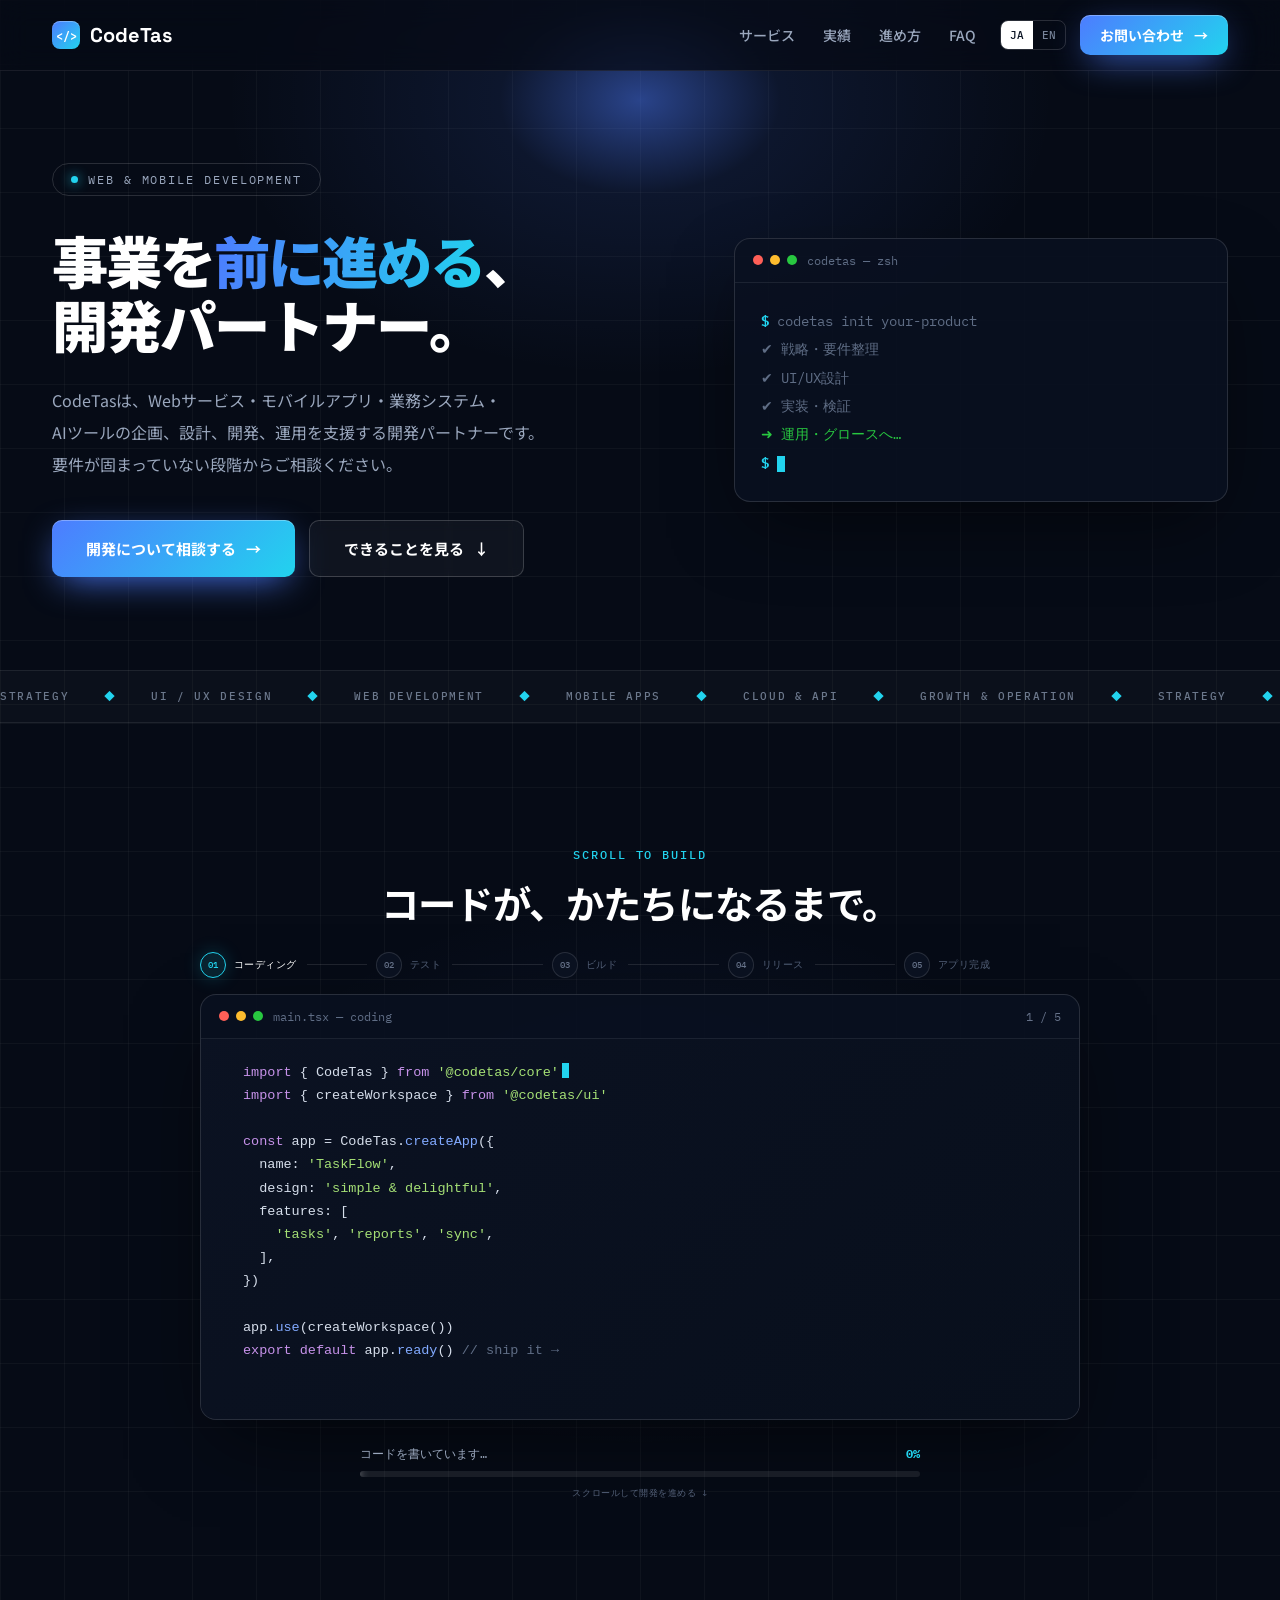
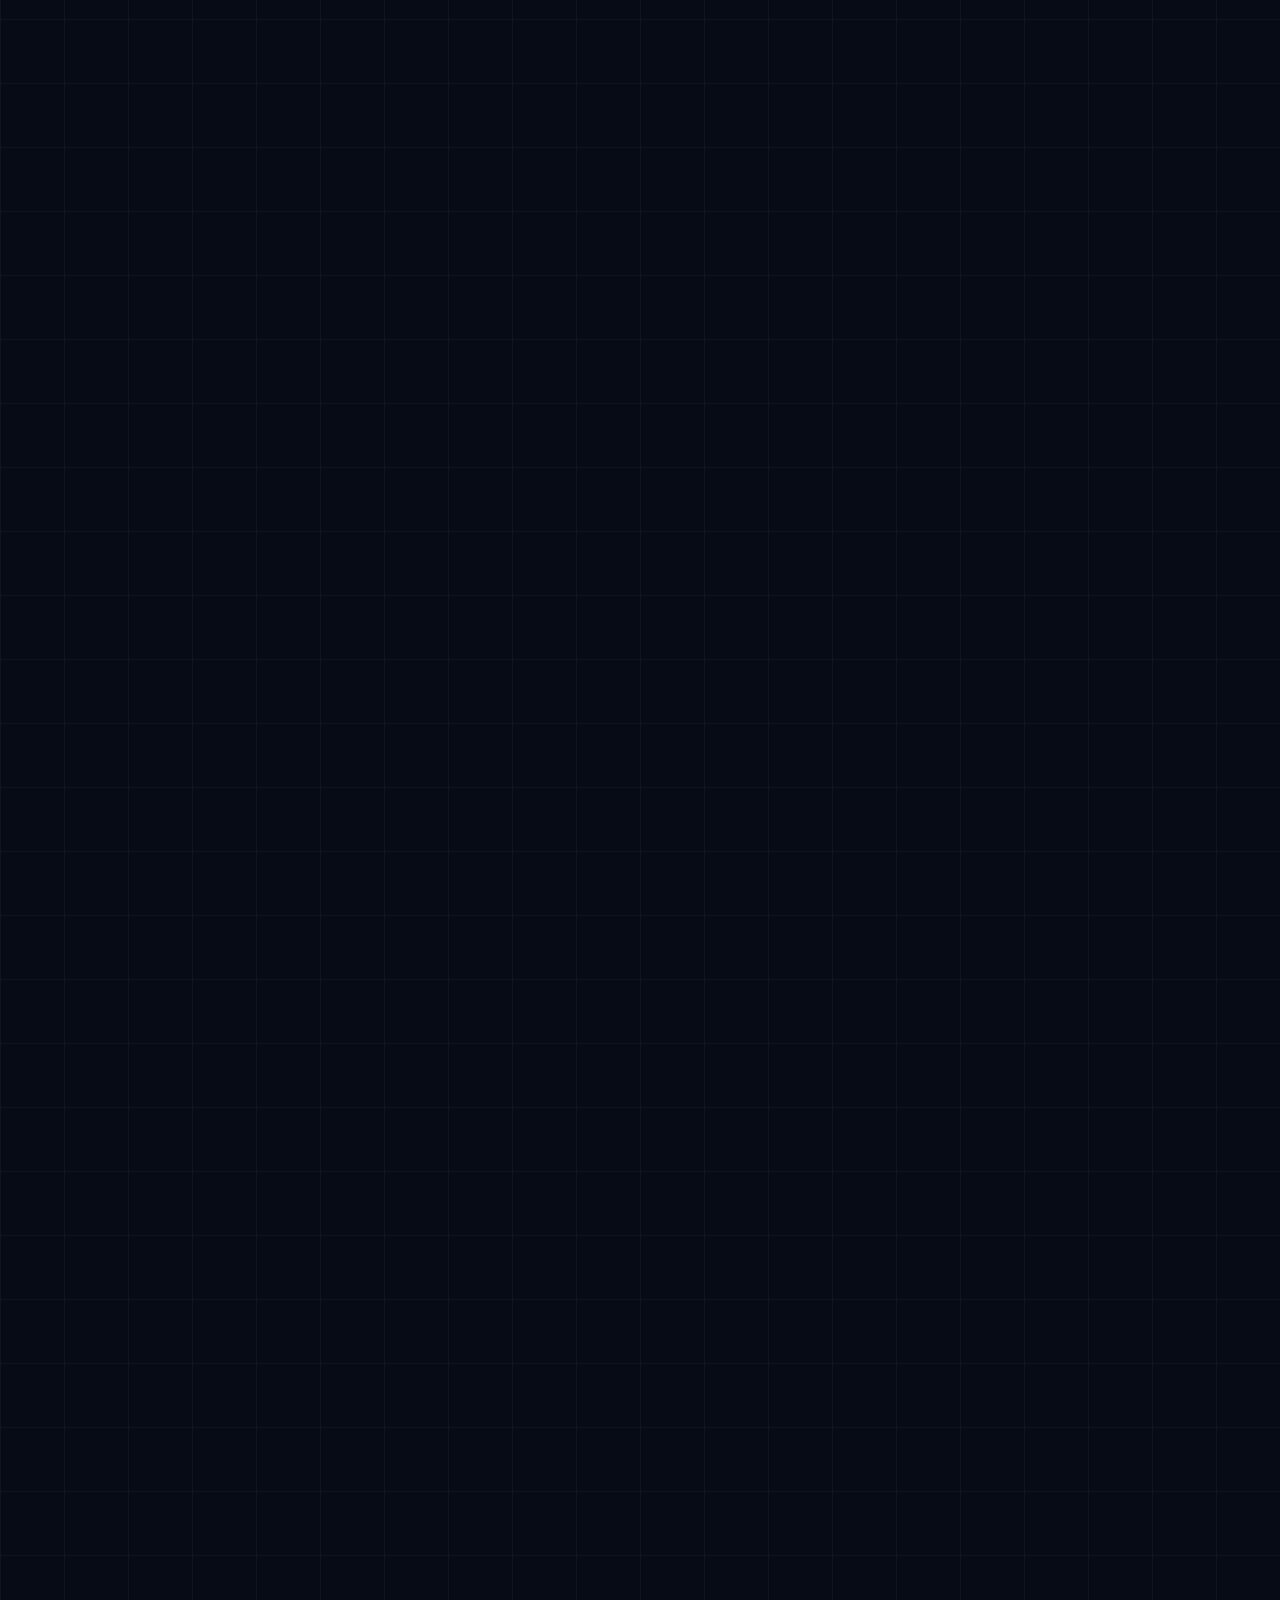
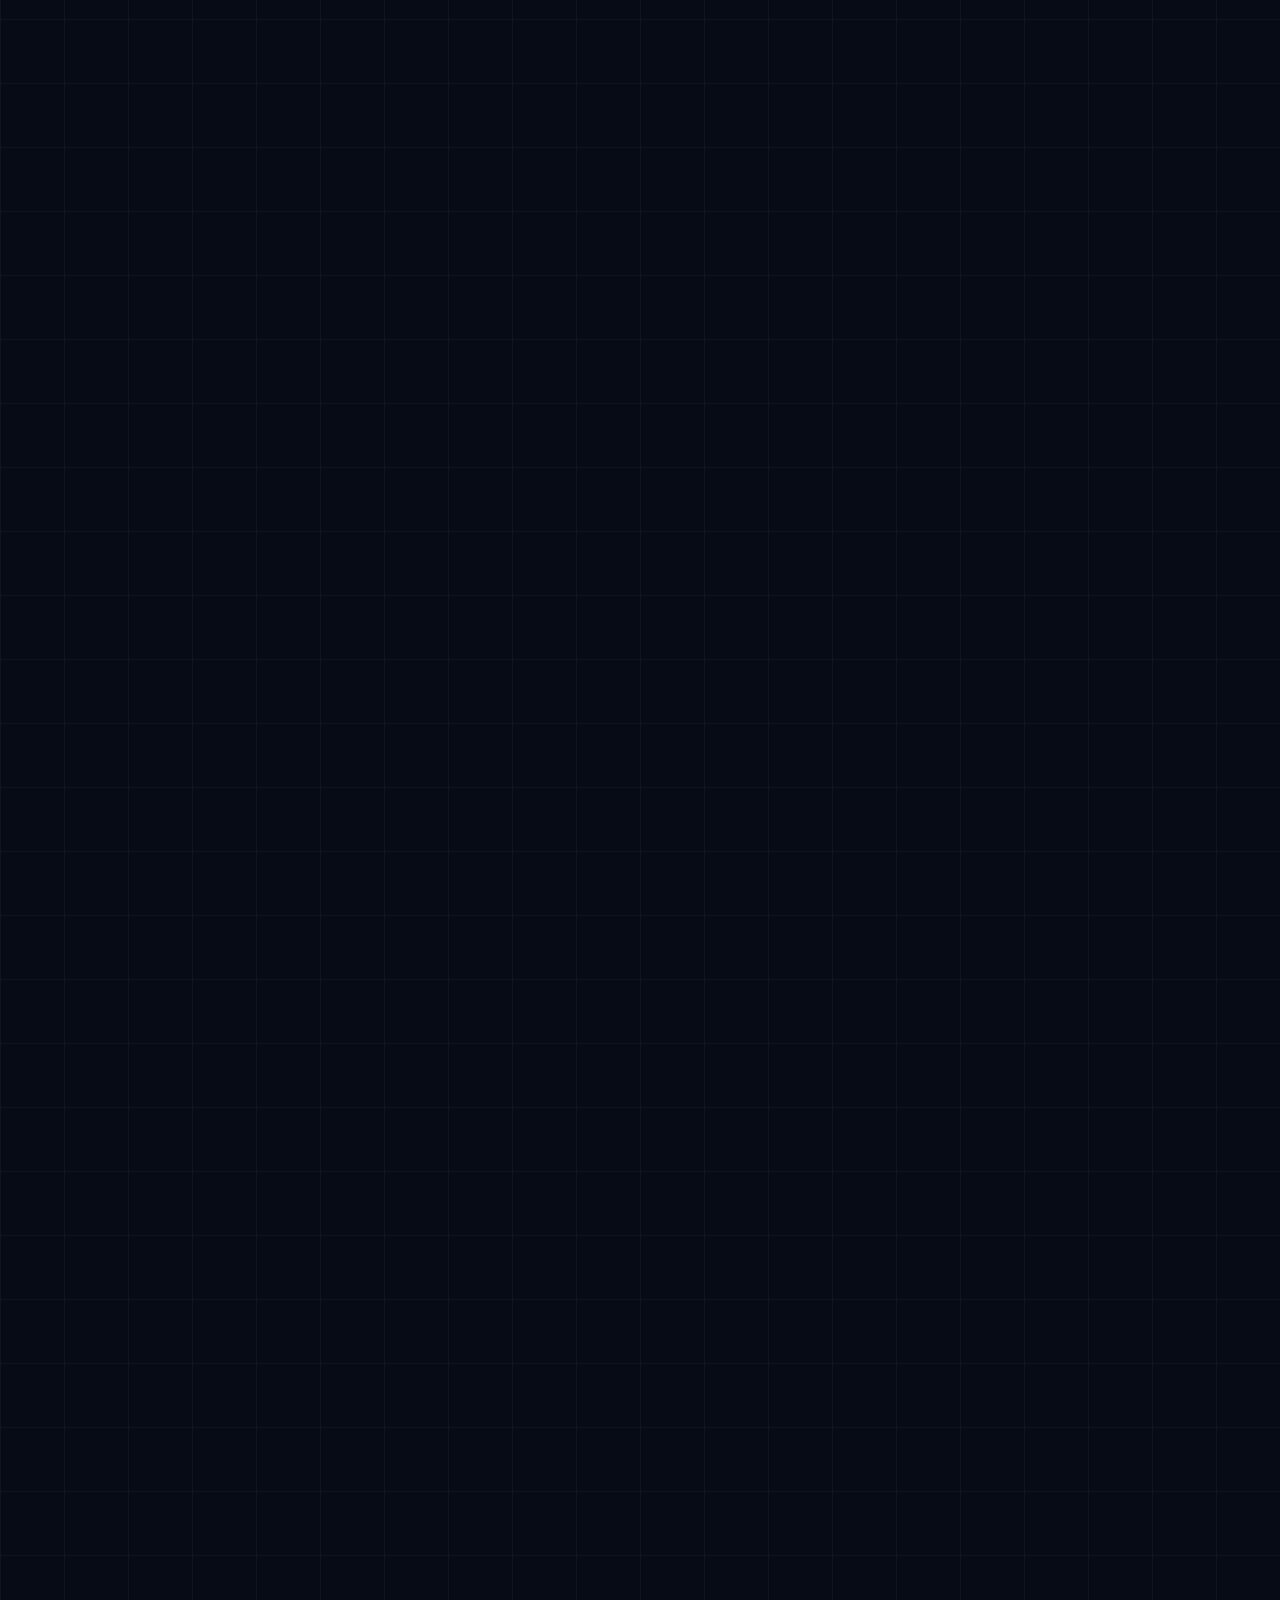
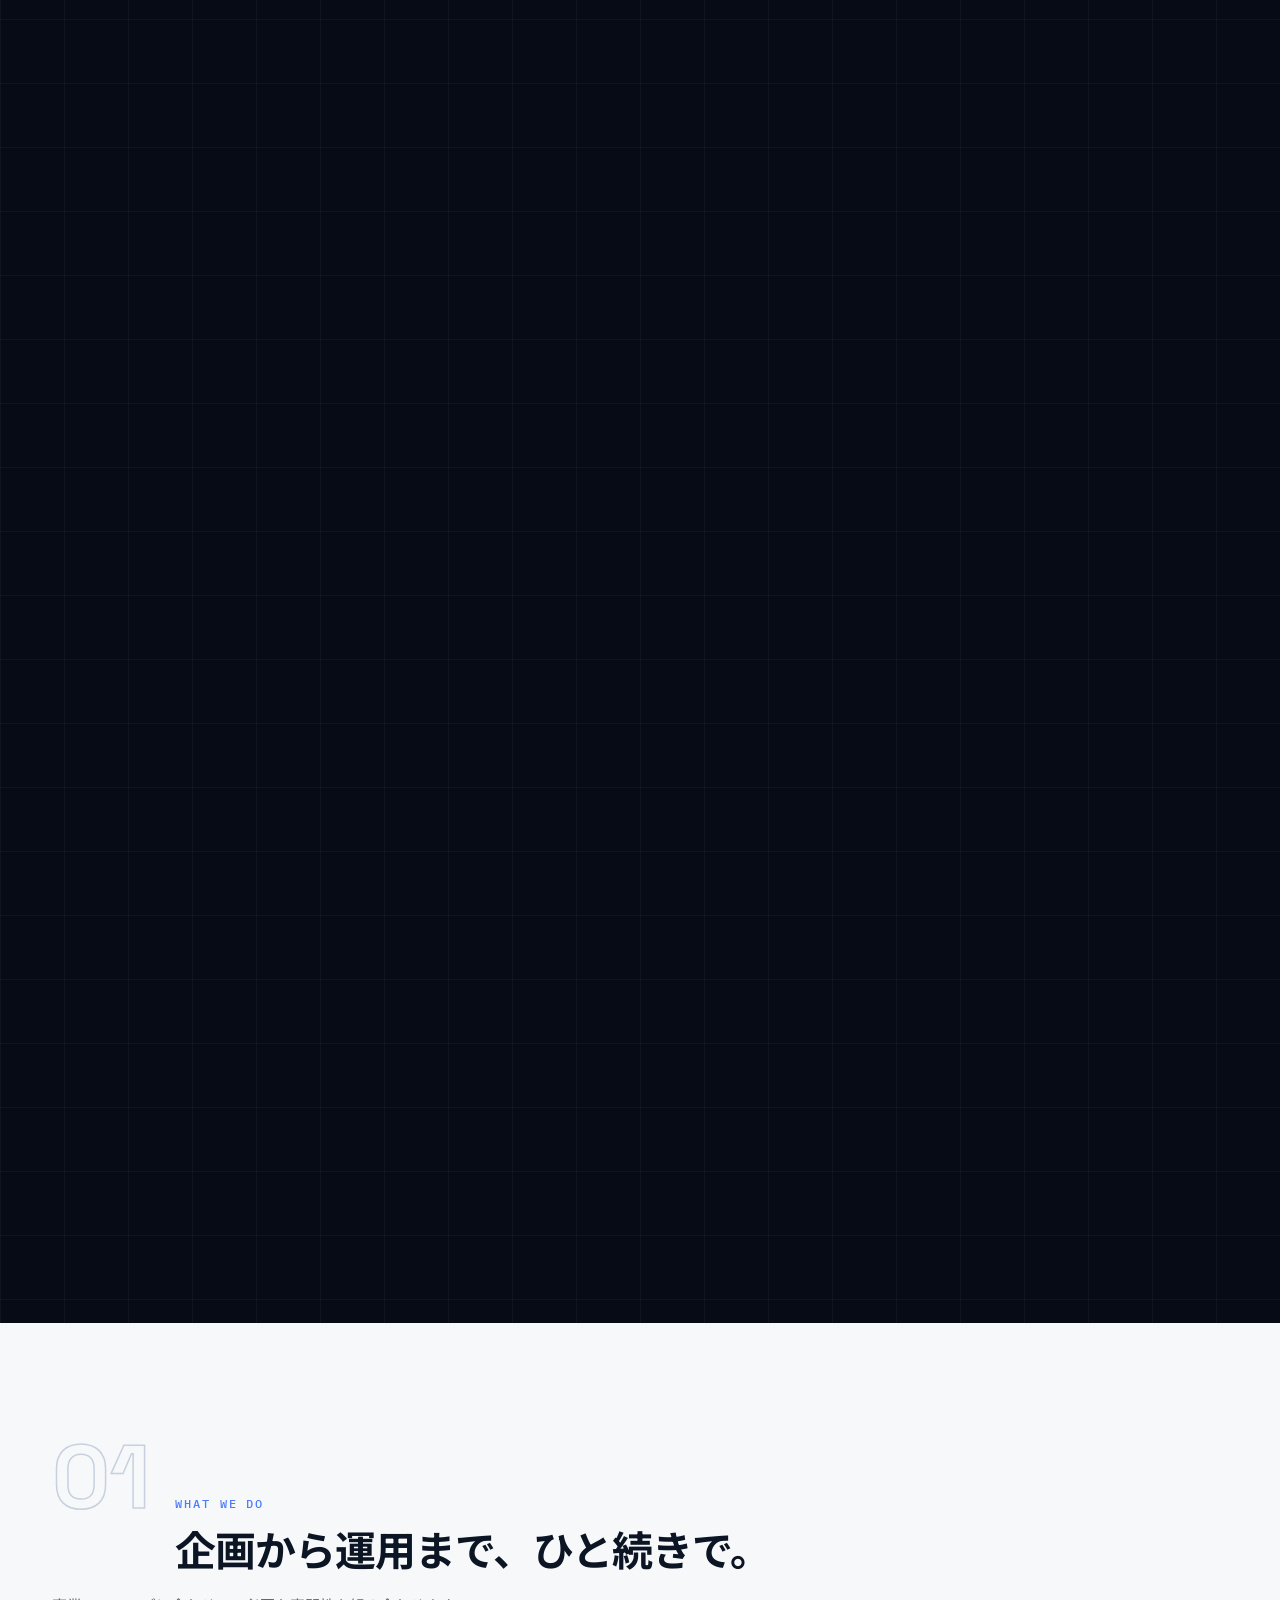
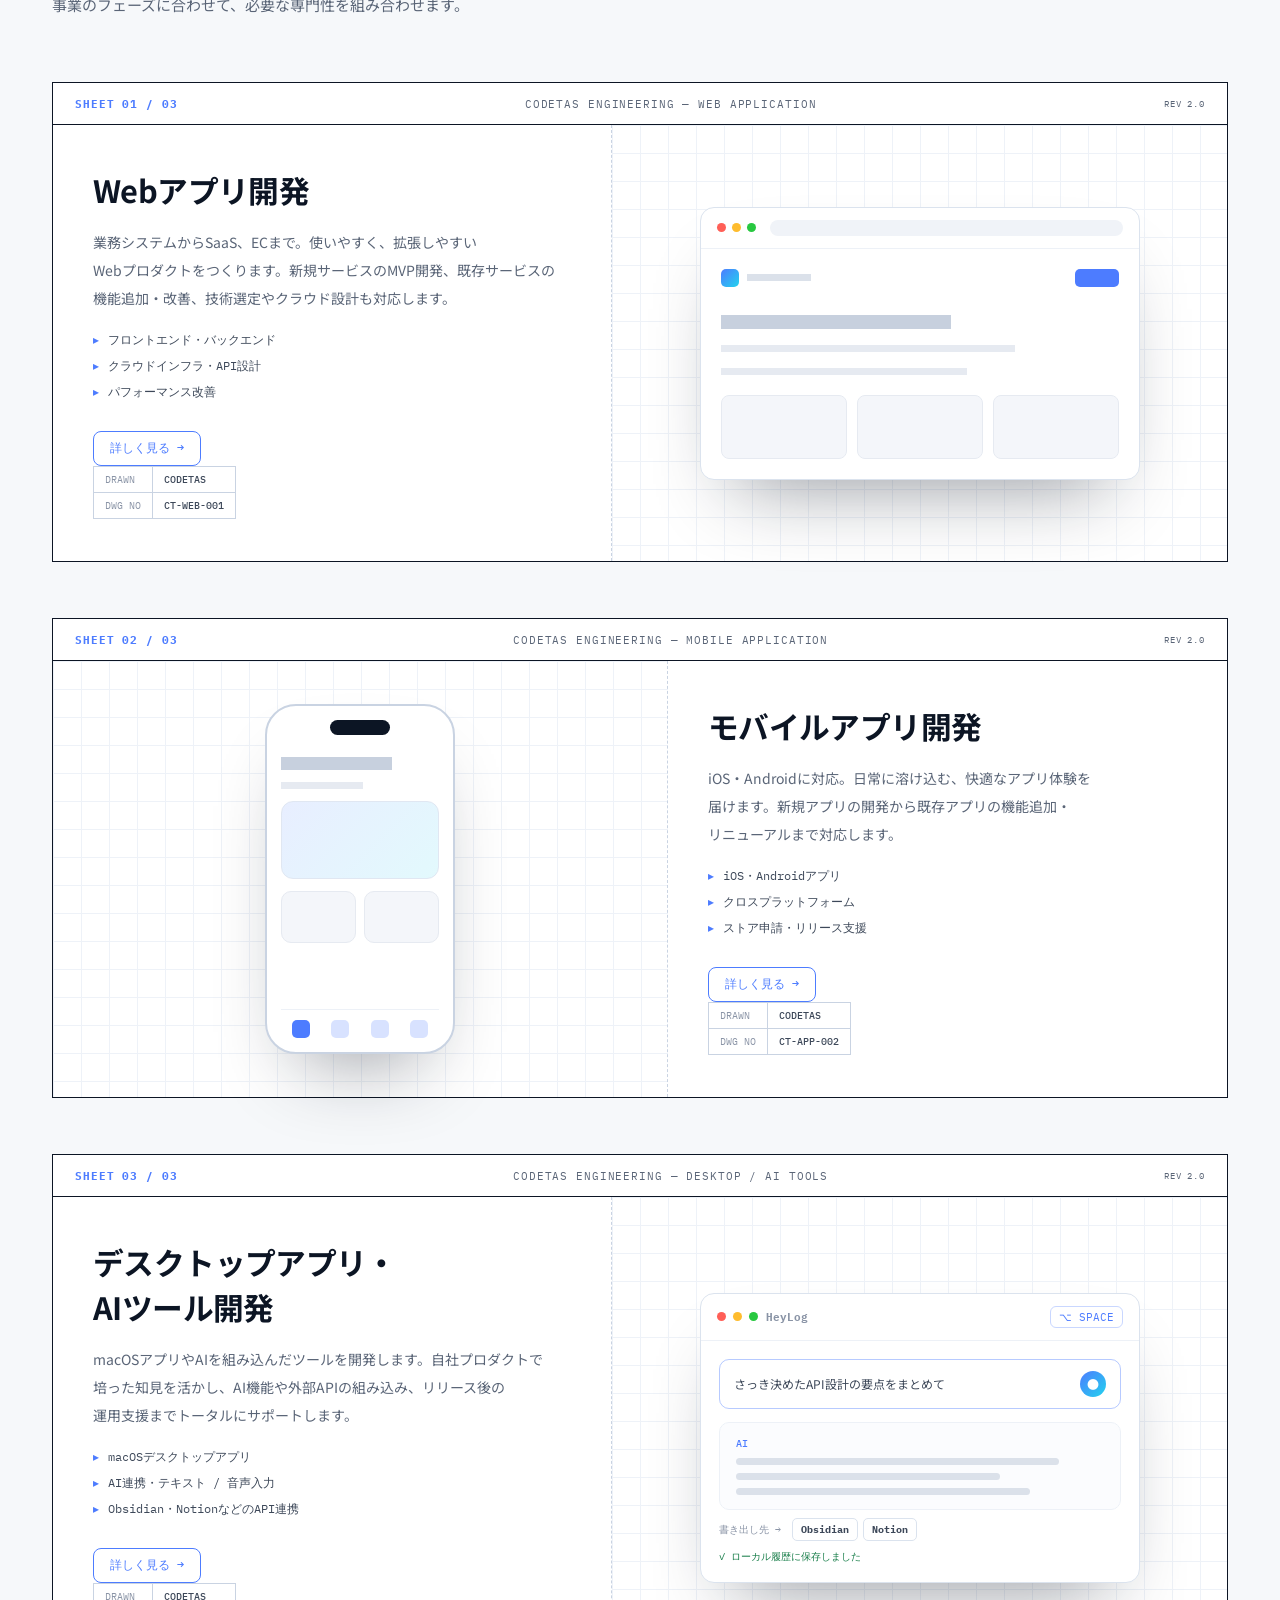
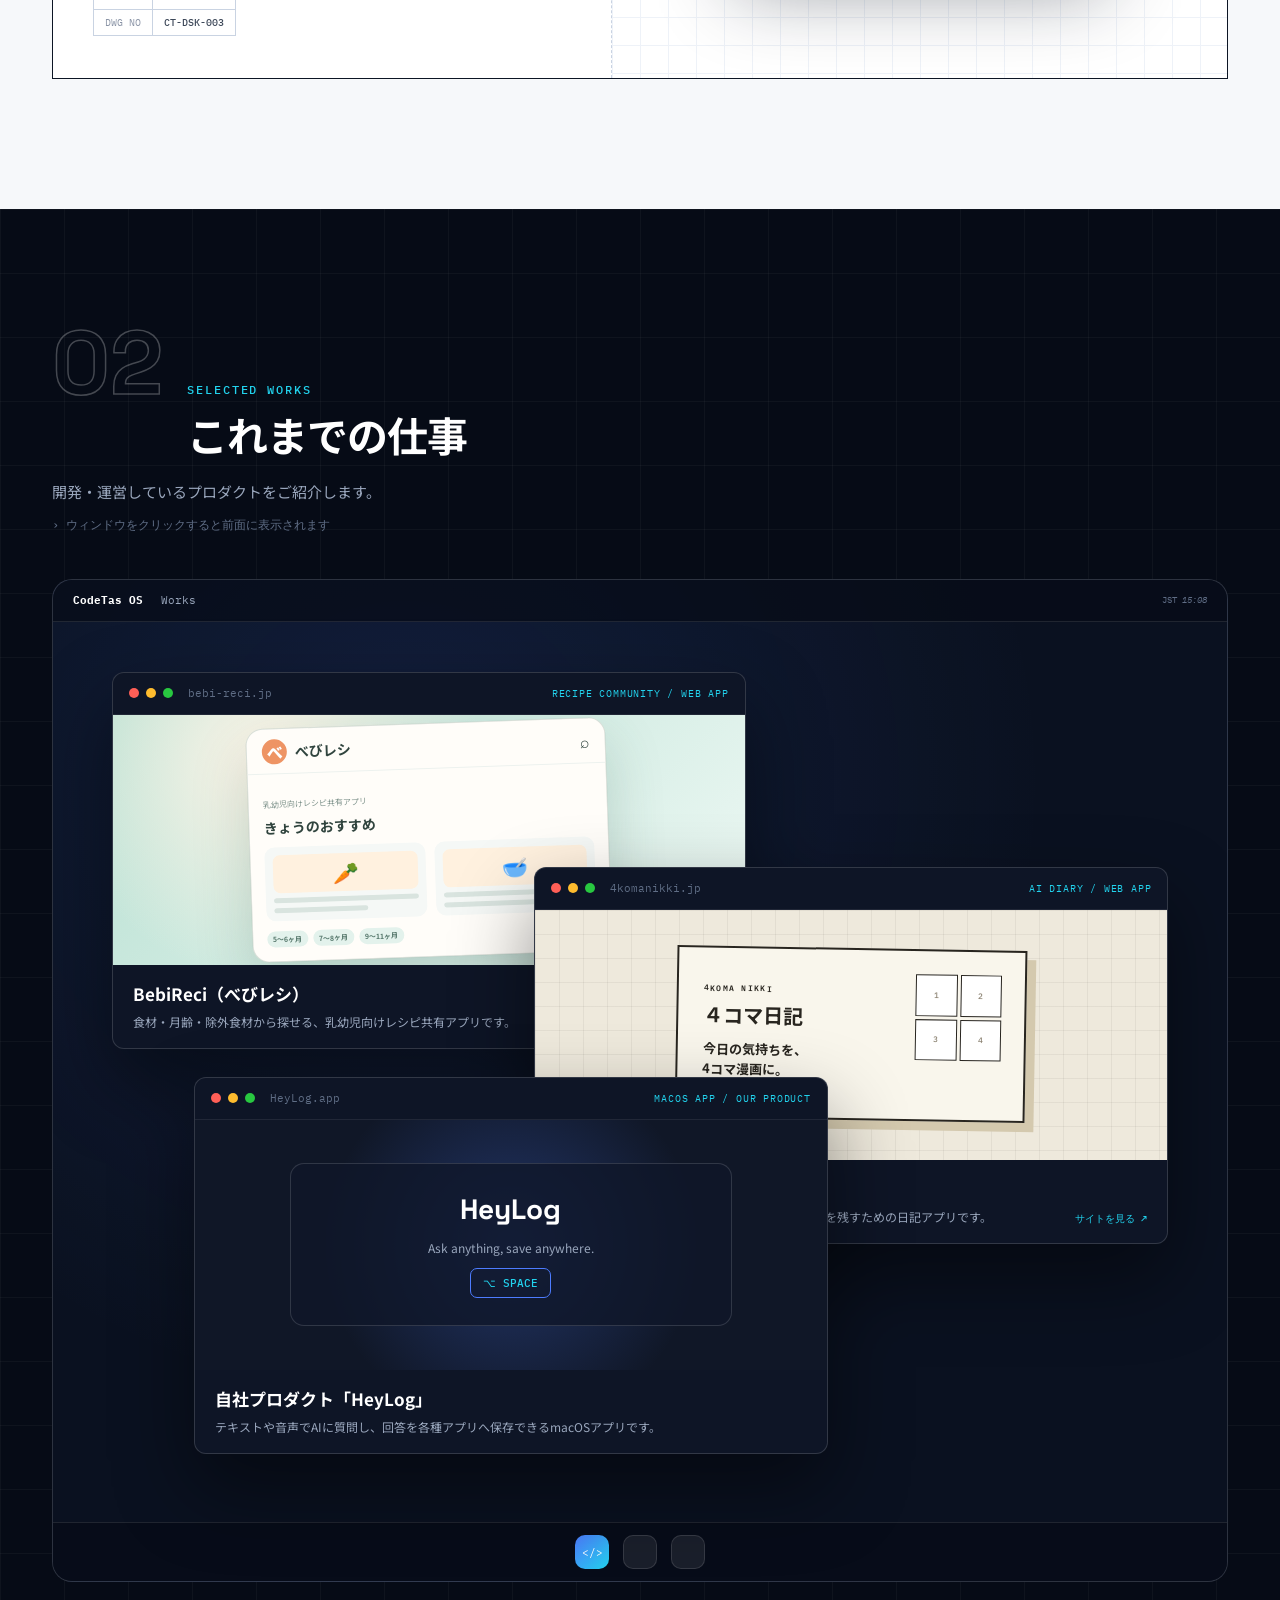
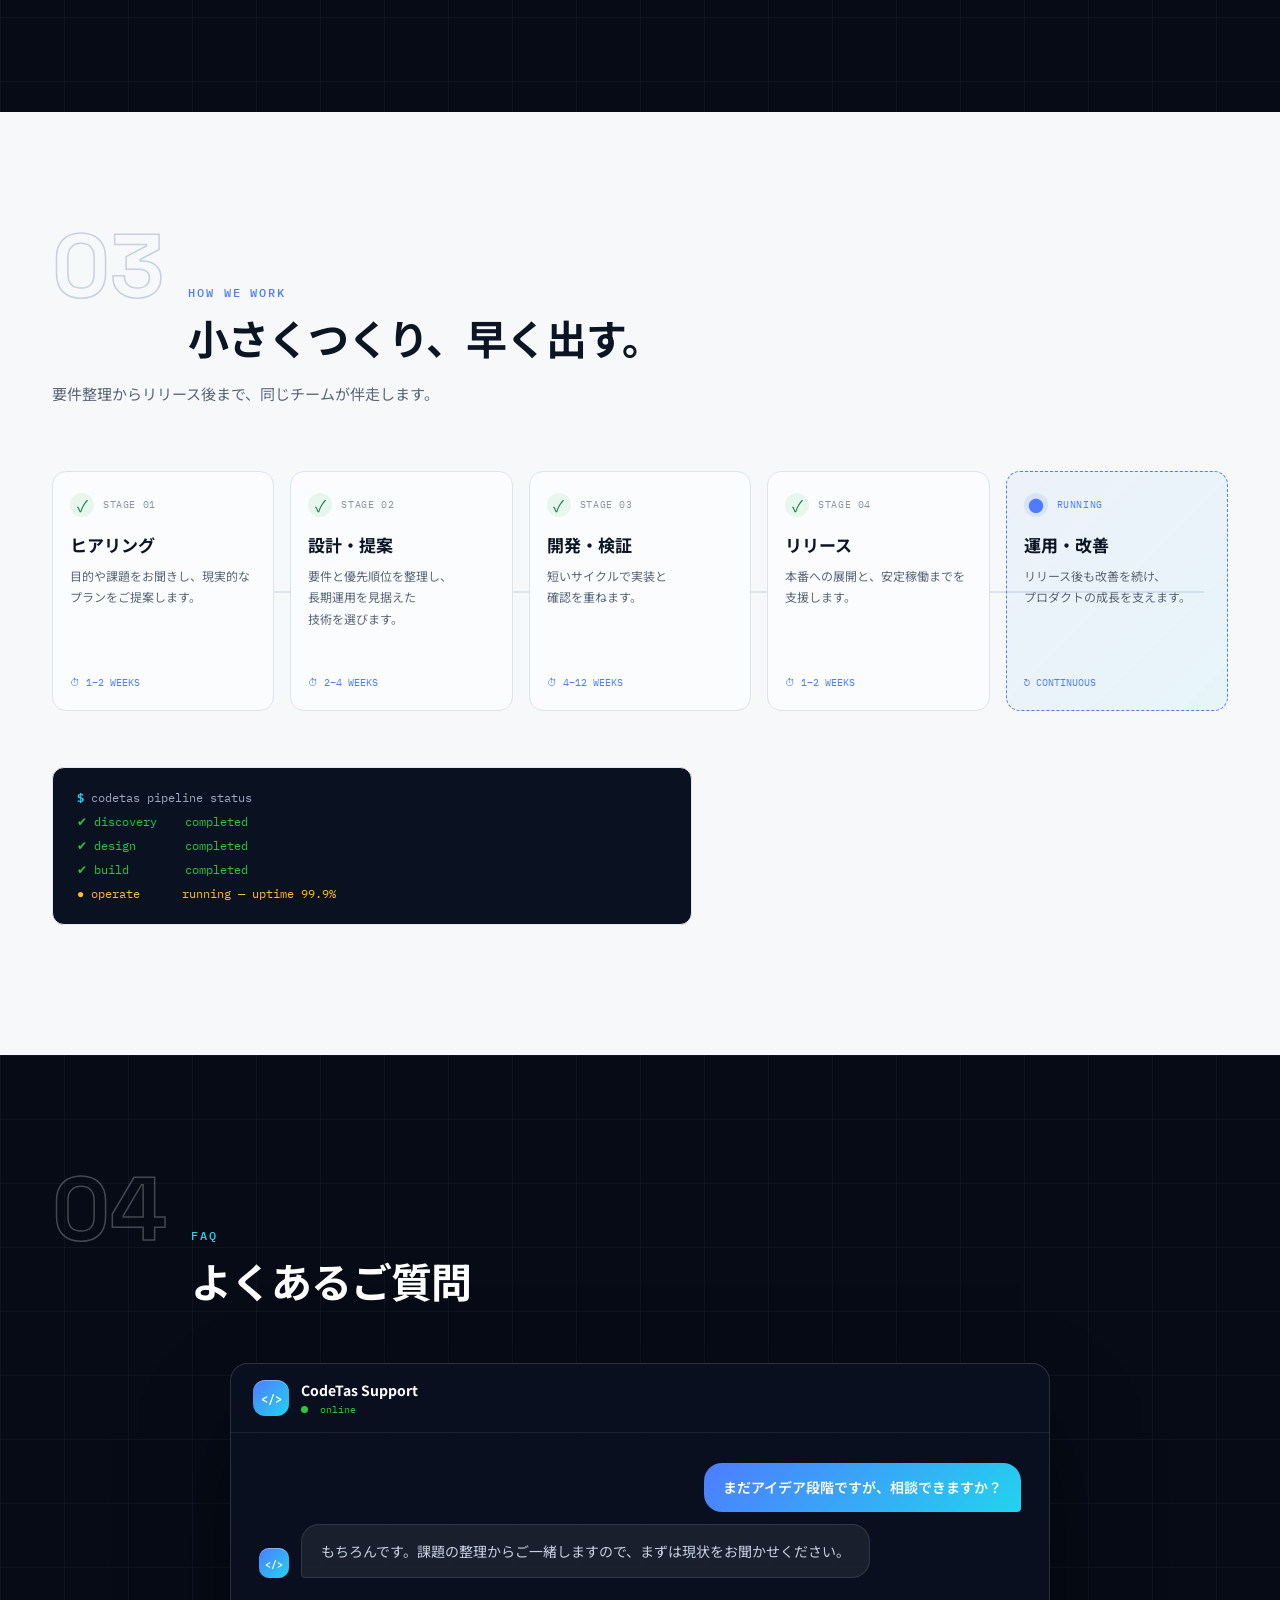
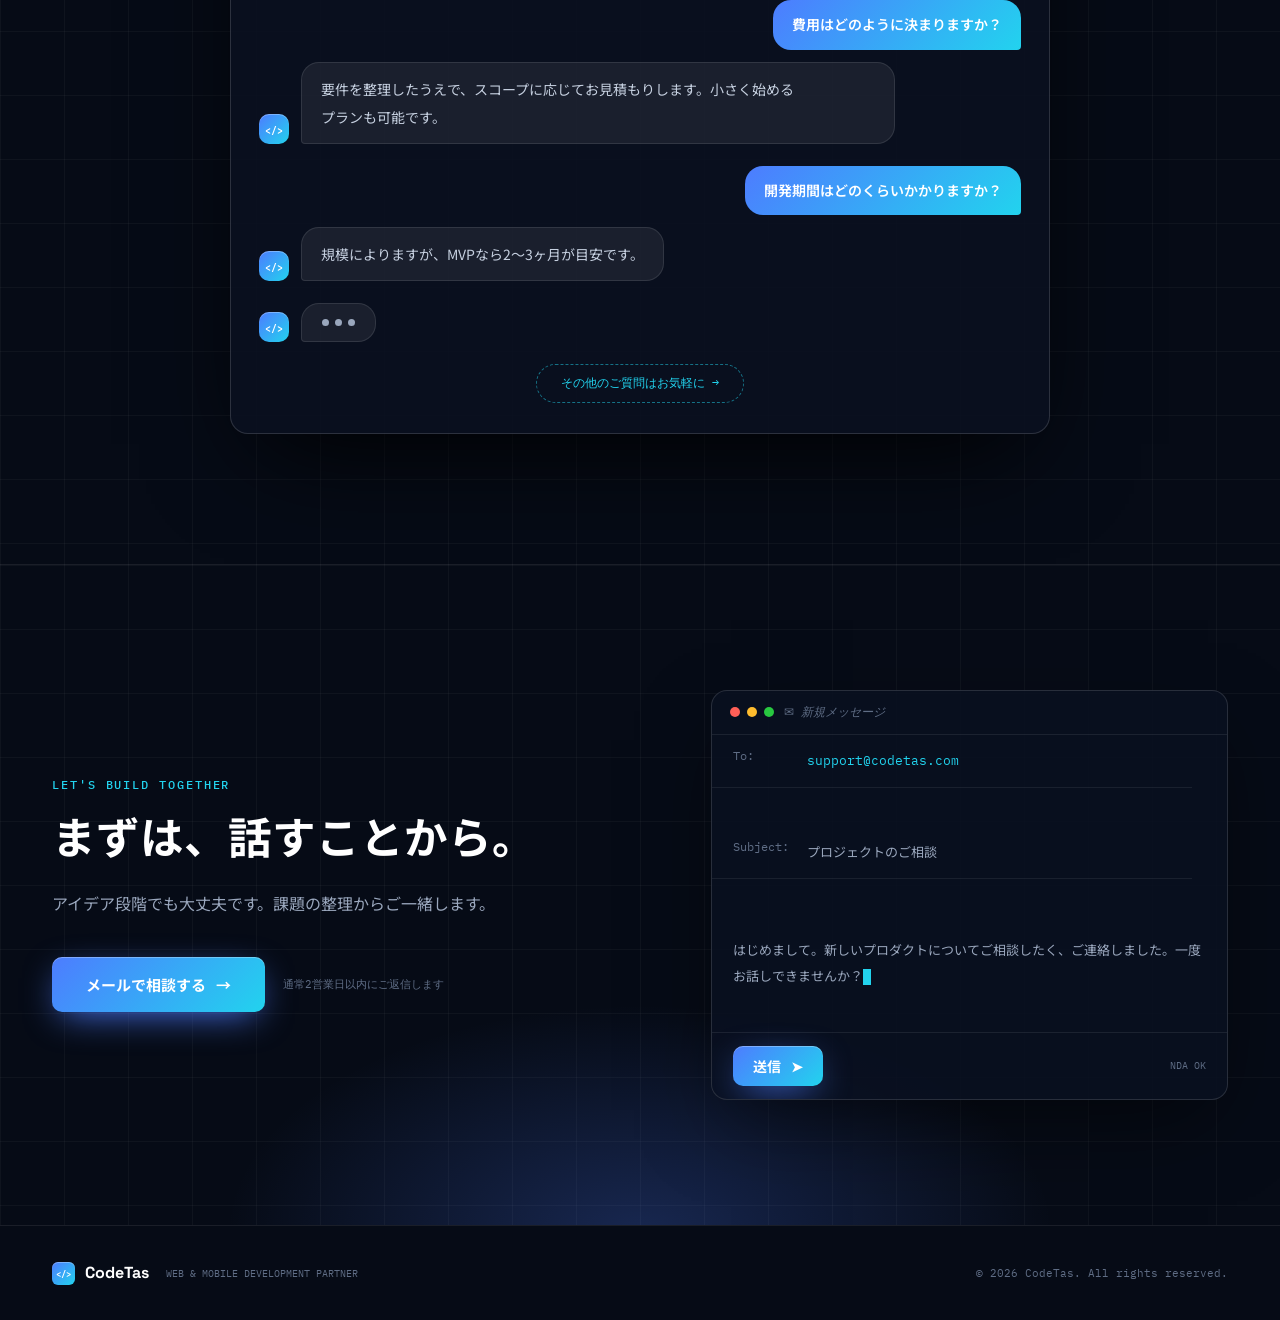
==== commit 056cdf7d: "fix: モバイルの日本語改行を改善・疑問符を全角に統一 ヒーロー見出しがモバイルで読点「、」だけの行を作っていた。 `.hero h1 em{display:block}` とハードコードされた `" ====
--- a/index.html
+++ b/index.html
@@ -120,7 +120,7 @@
         <div class="container hero-grid">
           <div class="hero-copy reveal">
             <p class="pill-label"><i></i> WEB &amp; MOBILE DEVELOPMENT</p>
-            <h1><span data-i18n="heroT1">事業を</span><em data-i18n="heroT2">前に進める</em><span data-i18n="heroT3">、<br />開発パートナー。</span></h1>
+            <h1><span class="h1-row"><span data-i18n="heroT1">事業を</span><em data-i18n="heroT2">前に進める</em><span data-i18n="heroT3">、</span></span><span class="h1-row" data-i18n="heroT4">開発パートナー。</span></h1>
             <p class="hero-lead" data-i18n="heroSub">CodeTasは、Webサービス・モバイルアプリ・業務システム・AIツールの企画、設計、開発、運用を支援する開発パートナーです。要件が固まっていない段階からご相談ください。</p>
             <div class="hero-actions"><a class="button button--large" href="#contact"><span data-i18n="heroCta1">開発について相談する</span><span>→</span></a><a class="button button--outline button--large" href="#services"><span data-i18n="heroCta2">できることを見る</span><span>↓</span></a></div>
           </div>
@@ -222,10 +222,10 @@
       </div><div class="pipeline-terminal reveal"><p><b>$</b> codetas pipeline status</p><p>✔ discovery&nbsp;&nbsp;&nbsp; completed</p><p>✔ design&nbsp;&nbsp;&nbsp;&nbsp;&nbsp;&nbsp; completed</p><p>✔ build&nbsp;&nbsp;&nbsp;&nbsp;&nbsp;&nbsp;&nbsp; completed</p><p>● operate&nbsp;&nbsp;&nbsp;&nbsp;&nbsp; running — uptime 99.9%</p></div></div></section>
 
       <section class="faq grid-dark" id="faq"><div class="container section-pad"><div class="section-title section-title--dark reveal"><span>04</span><div><p>FAQ</p><h2 data-i18n="faqTitle">よくあるご質問</h2></div></div><div class="chat reveal"><header><span class="brand-mark">&lt;/&gt;</span><div><b>CodeTas Support</b><small><i></i> online</small></div></header><div class="messages">
-        <div class="conversation"><p class="question" data-i18n="faq1Q">まだアイデア段階ですが、相談できますか?</p><div class="answer"><span class="brand-mark">&lt;/&gt;</span><p data-i18n="faq1A">もちろんです。課題の整理からご一緒しますので、まずは現状をお聞かせください。</p></div></div><div class="conversation"><p class="question" data-i18n="faq2Q">費用はどのように決まりますか?</p><div class="answer"><span class="brand-mark">&lt;/&gt;</span><p data-i18n="faq2A">要件を整理したうえで、スコープに応じてお見積もりします。小さく始めるプランも可能です。</p></div></div><div class="conversation"><p class="question" data-i18n="faq3Q">開発期間はどのくらいかかりますか?</p><div class="answer"><span class="brand-mark">&lt;/&gt;</span><p data-i18n="faq3A">規模によりますが、MVPなら2〜3ヶ月が目安です。</p></div></div><div class="typing"><span class="brand-mark">&lt;/&gt;</span><p><i></i><i></i><i></i></p></div><a href="#contact"><span data-i18n="faqMore">その他のご質問はお気軽に</span> →</a>
+        <div class="conversation"><p class="question" data-i18n="faq1Q">まだアイデア段階ですが、相談できますか？</p><div class="answer"><span class="brand-mark">&lt;/&gt;</span><p data-i18n="faq1A">もちろんです。課題の整理からご一緒しますので、まずは現状をお聞かせください。</p></div></div><div class="conversation"><p class="question" data-i18n="faq2Q">費用はどのように決まりますか？</p><div class="answer"><span class="brand-mark">&lt;/&gt;</span><p data-i18n="faq2A">要件を整理したうえで、スコープに応じてお見積もりします。小さく始めるプランも可能です。</p></div></div><div class="conversation"><p class="question" data-i18n="faq3Q">開発期間はどのくらいかかりますか？</p><div class="answer"><span class="brand-mark">&lt;/&gt;</span><p data-i18n="faq3A">規模によりますが、MVPなら2〜3ヶ月が目安です。</p></div></div><div class="typing"><span class="brand-mark">&lt;/&gt;</span><p><i></i><i></i><i></i></p></div><a href="#contact"><span data-i18n="faqMore">その他のご質問はお気軽に</span> →</a>
       </div></div></div></section>
 
-      <section class="contact grid-dark" id="contact"><div class="contact-glow"></div><div class="container contact-grid"><div class="reveal"><p class="kicker">LET'S BUILD TOGETHER</p><h2 data-i18n="contactTitle">まずは、話すことから。</h2><p data-i18n="contactSub">アイデア段階でも大丈夫です。課題の整理からご一緒します。</p><div class="contact-action"><a class="button button--large" href="mailto:support@codetas.com"><span data-i18n="contactCta">メールで相談する</span><span>→</span></a><small data-i18n="contactNote">通常2営業日以内にご返信します</small></div></div><div class="mail-window reveal reveal--delay"><div class="window-bar"><span class="traffic"><i></i><i></i><i></i></span><span>✉ <i data-i18n="newMessage">新規メッセージ</i></span></div><p><b>To:</b><a href="mailto:support@codetas.com">support@codetas.com</a></p><p><b>Subject:</b><span data-i18n="mailSubject">プロジェクトのご相談</span></p><div><span data-i18n="mailBody">はじめまして。新しいプロダクトについてご相談したく、ご連絡しました。一度お話しできませんか?</span><i class="cursor"></i></div><footer><a class="button button--small" href="mailto:support@codetas.com?subject=プロジェクトのご相談"><span data-i18n="send">送信</span> <span>➤</span></a><small>NDA OK</small></footer></div></div></section>
+      <section class="contact grid-dark" id="contact"><div class="contact-glow"></div><div class="container contact-grid"><div class="reveal"><p class="kicker">LET'S BUILD TOGETHER</p><h2 data-i18n="contactTitle">まずは、話すことから。</h2><p data-i18n="contactSub">アイデア段階でも大丈夫です。課題の整理からご一緒します。</p><div class="contact-action"><a class="button button--large" href="mailto:support@codetas.com"><span data-i18n="contactCta">メールで相談する</span><span>→</span></a><small data-i18n="contactNote">通常2営業日以内にご返信します</small></div></div><div class="mail-window reveal reveal--delay"><div class="window-bar"><span class="traffic"><i></i><i></i><i></i></span><span>✉ <i data-i18n="newMessage">新規メッセージ</i></span></div><p><b>To:</b><a href="mailto:support@codetas.com">support@codetas.com</a></p><p><b>Subject:</b><span data-i18n="mailSubject">プロジェクトのご相談</span></p><div><span data-i18n="mailBody">はじめまして。新しいプロダクトについてご相談したく、ご連絡しました。一度お話しできませんか？</span><i class="cursor"></i></div><footer><a class="button button--small" href="mailto:support@codetas.com?subject=プロジェクトのご相談"><span data-i18n="send">送信</span> <span>➤</span></a><small>NDA OK</small></footer></div></div></section>
     </main>
     <footer class="site-footer"><div class="container"><div class="brand"><span class="brand-mark">&lt;/&gt;</span><span>CodeTas</span><small>WEB &amp; MOBILE DEVELOPMENT PARTNER</small></div><p>© <span data-year></span> CodeTas. All rights reserved.</p></div></footer>
   </body>
--- a/styles.css
+++ b/styles.css
@@ -137,3 +137,26 @@
 @media(max-width:720px){.build-story{height:550vh}.build-inner{width:min(100% - 28px,580px)}.build-inner .center-heading{margin-bottom:16px}.build-steps{margin-bottom:12px}.build-steps li{gap:0}.build-steps li span{display:none}.build-steps li i{width:24px;height:24px}.build-steps li b{margin-inline:5px}.build-stage{height:330px}.code-layer{--code-size:10px;padding:20px 18px}.panel-head{padding-inline:16px}.test-panel,.bundle-panel{padding-inline:16px}.test-panel .panel-head,.bundle-panel .panel-head{margin-inline:-16px}.test-summary{gap:14px}.test-summary strong{font-size:31px}.test-summary>i{width:52px;height:52px}.test-summary>p{display:none}.test-list{grid-template-columns:1fr;gap:6px;padding-top:12px}.test-list p{padding:7px 9px}.test-list p:nth-child(4){display:none}.bundle-main{height:225px;grid-template-columns:100px 1fr;gap:16px}.bundle-cube{width:64px;height:64px}.bundle-files{gap:10px}.bundle-result b{display:none}.release-route>b{width:30px}.app-preview{font-size:inherit}.build-progress{margin-top:18px}}
 @media(max-width:430px){.build-inner .center-heading h2{font-size:23px}.build-inner .center-heading p{font-size:9px}.build-stage{height:300px}.code-layer{--code-size:9px;padding:16px 15px}.panel-head{height:40px}.test-summary{height:92px}.test-list p{font-size:9px}.bundle-main{height:200px}.release-route>b{width:18px;margin-inline:6px}.release-panel h3{font-size:21px;margin-bottom:18px}.release-panel>small{font-size:8px}.build-progress{margin-top:14px}.build-progress>small{display:none}}
 @media(prefers-reduced-motion:reduce){.code-line,.build-panel,.build-steps li,.build-steps li i,.build-steps li b::after{transition:none}.bundle-files p em,.release-orbit{animation:none}}
+
+/* ---- 日本語の折り返し制御 ------------------------------------------------ */
+/* 文節単位で折り返す（word-break:auto-phrase は日本語にのみ作用し、
+   未対応ブラウザ・英語表示時は normal にフォールバックする） */
+h1,h2,h3,.hero-lead,.section-lead,.works-hint,.blueprint-copy>p,.blueprint-copy li,
+.work-window>footer p,.pipeline article p,.chat .question,.chat .answer p,
+.contact p:not(.kicker),.mail-window>div:not(.window-bar),
+.lead,.pain-list li,.approach-step p{word-break:auto-phrase}
+/* 見出しは行長を均等に、本文は末尾1文字だけの行を避ける */
+h1,h2,h3{text-wrap:balance}
+.hero-lead,.section-lead,.blueprint-copy>p,.work-window>footer p,
+.pipeline article p,.chat .answer p,.contact p:not(.kicker),
+.lead,.approach-step p{text-wrap:pretty}
+/* メールアドレスなど長い英字トークンのはみ出し防止 */
+.mail-window>p a,.contact-action small{overflow-wrap:break-word}
+
+/* ヒーロー見出しを「事業を前に進める、／開発パートナー。」の2行に固定 */
+.hero h1 .h1-row{display:block}
+.hero h1 .h1-row:empty{display:none}
+@media(max-width:720px){
+  .hero h1{font-size:clamp(30px,9.2vw,52px)}
+  .hero h1 em{display:inline}
+}
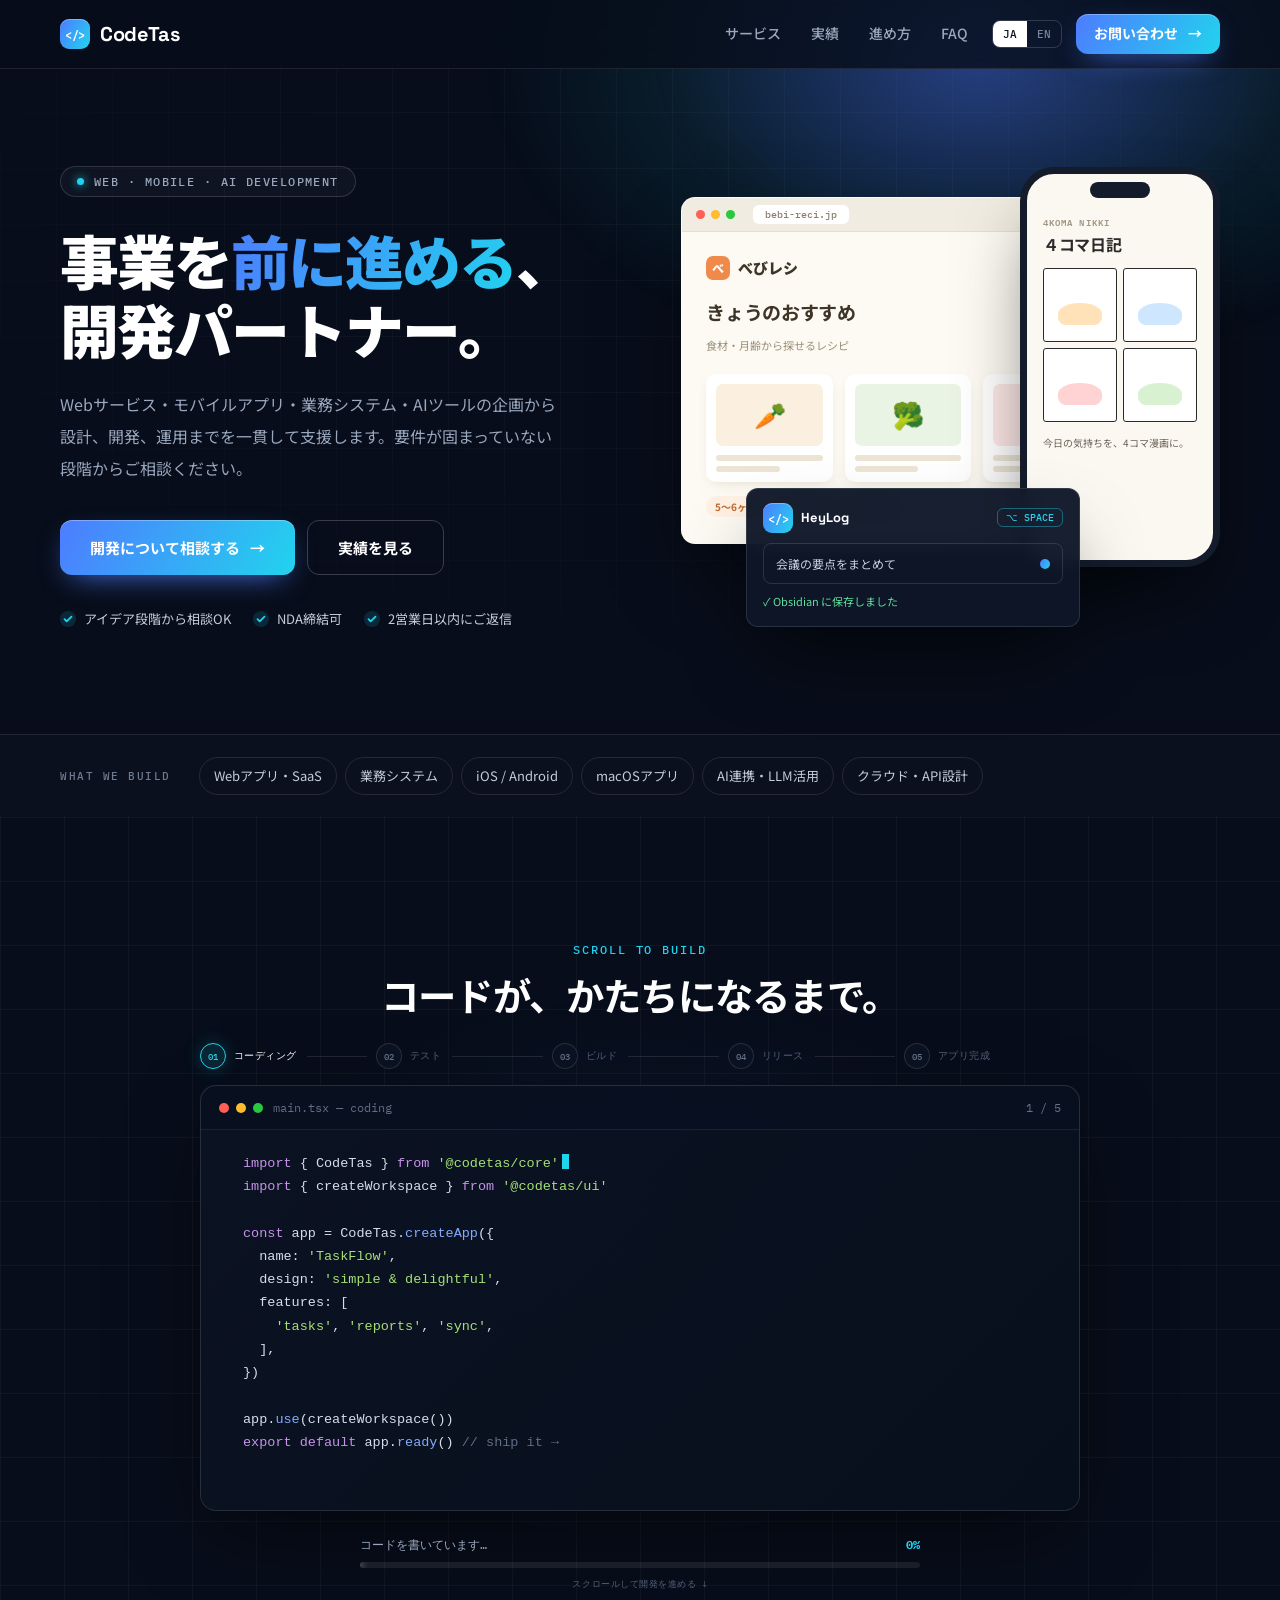
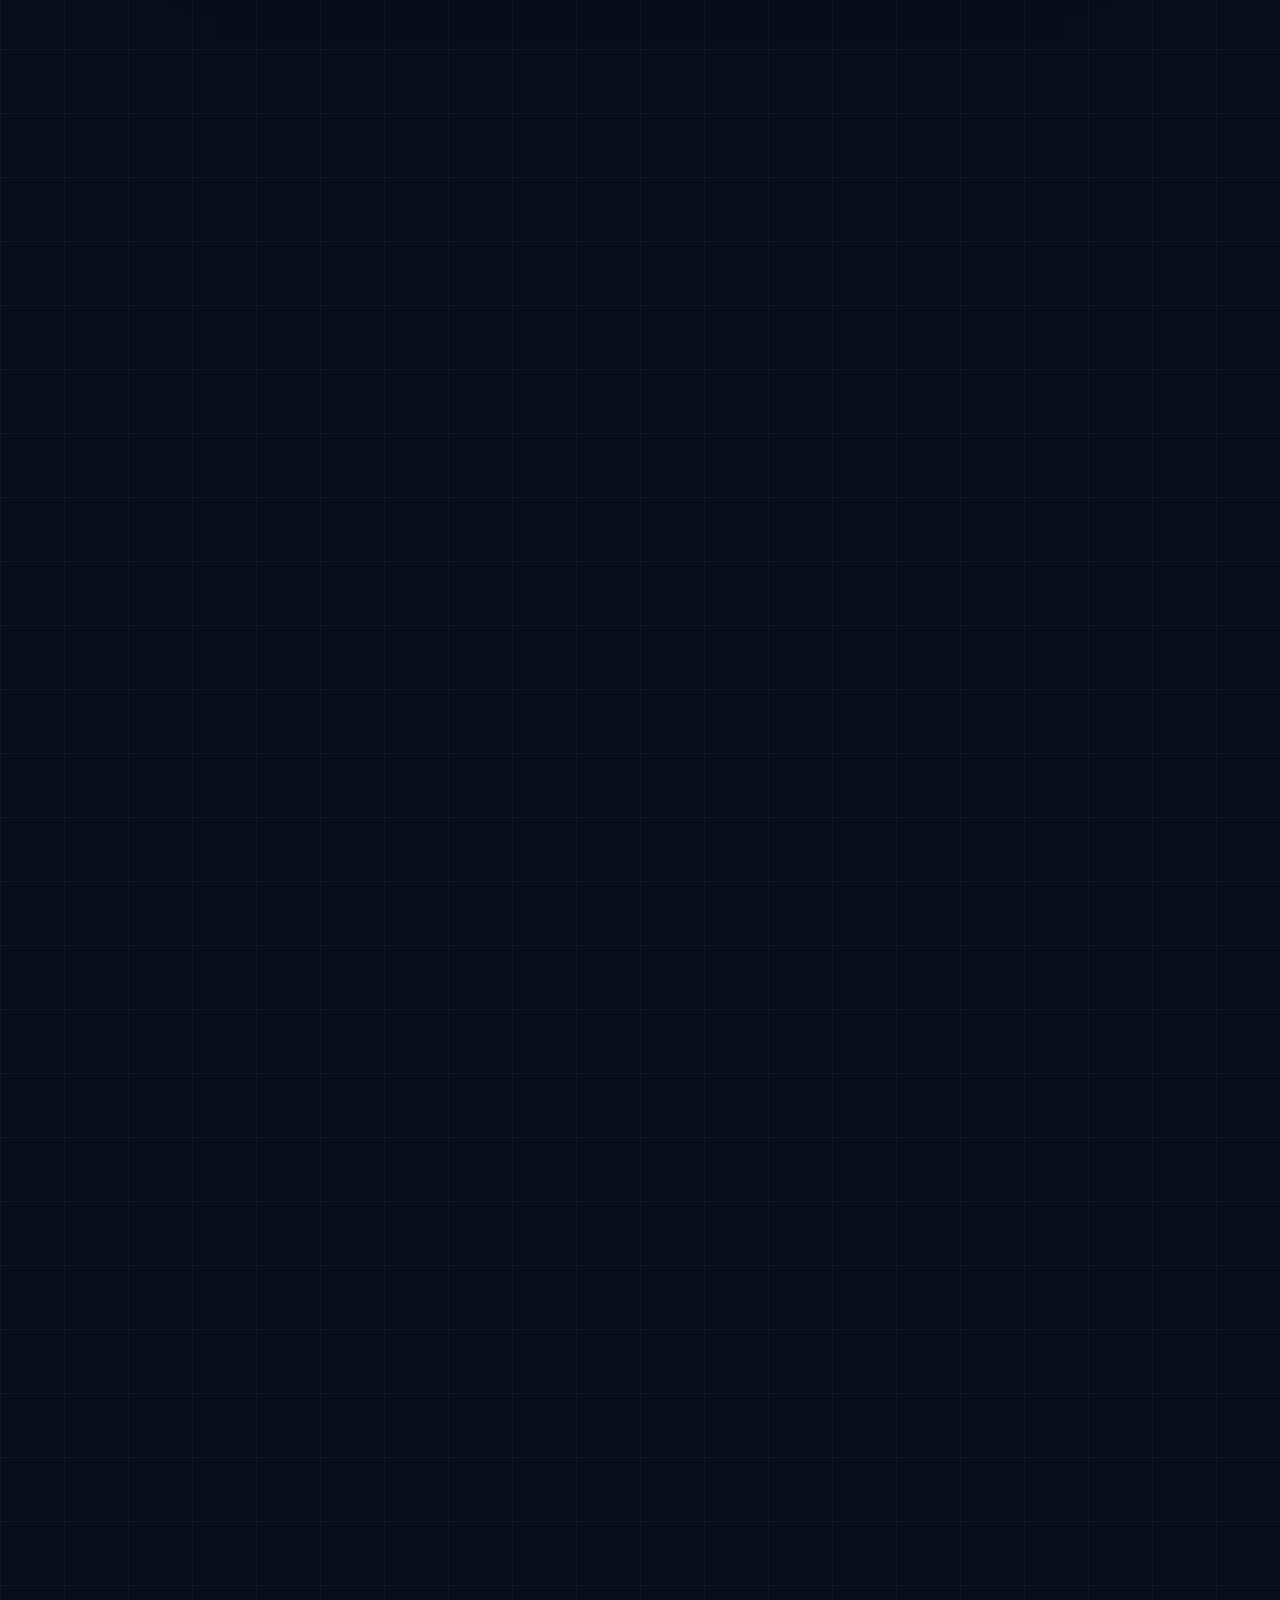
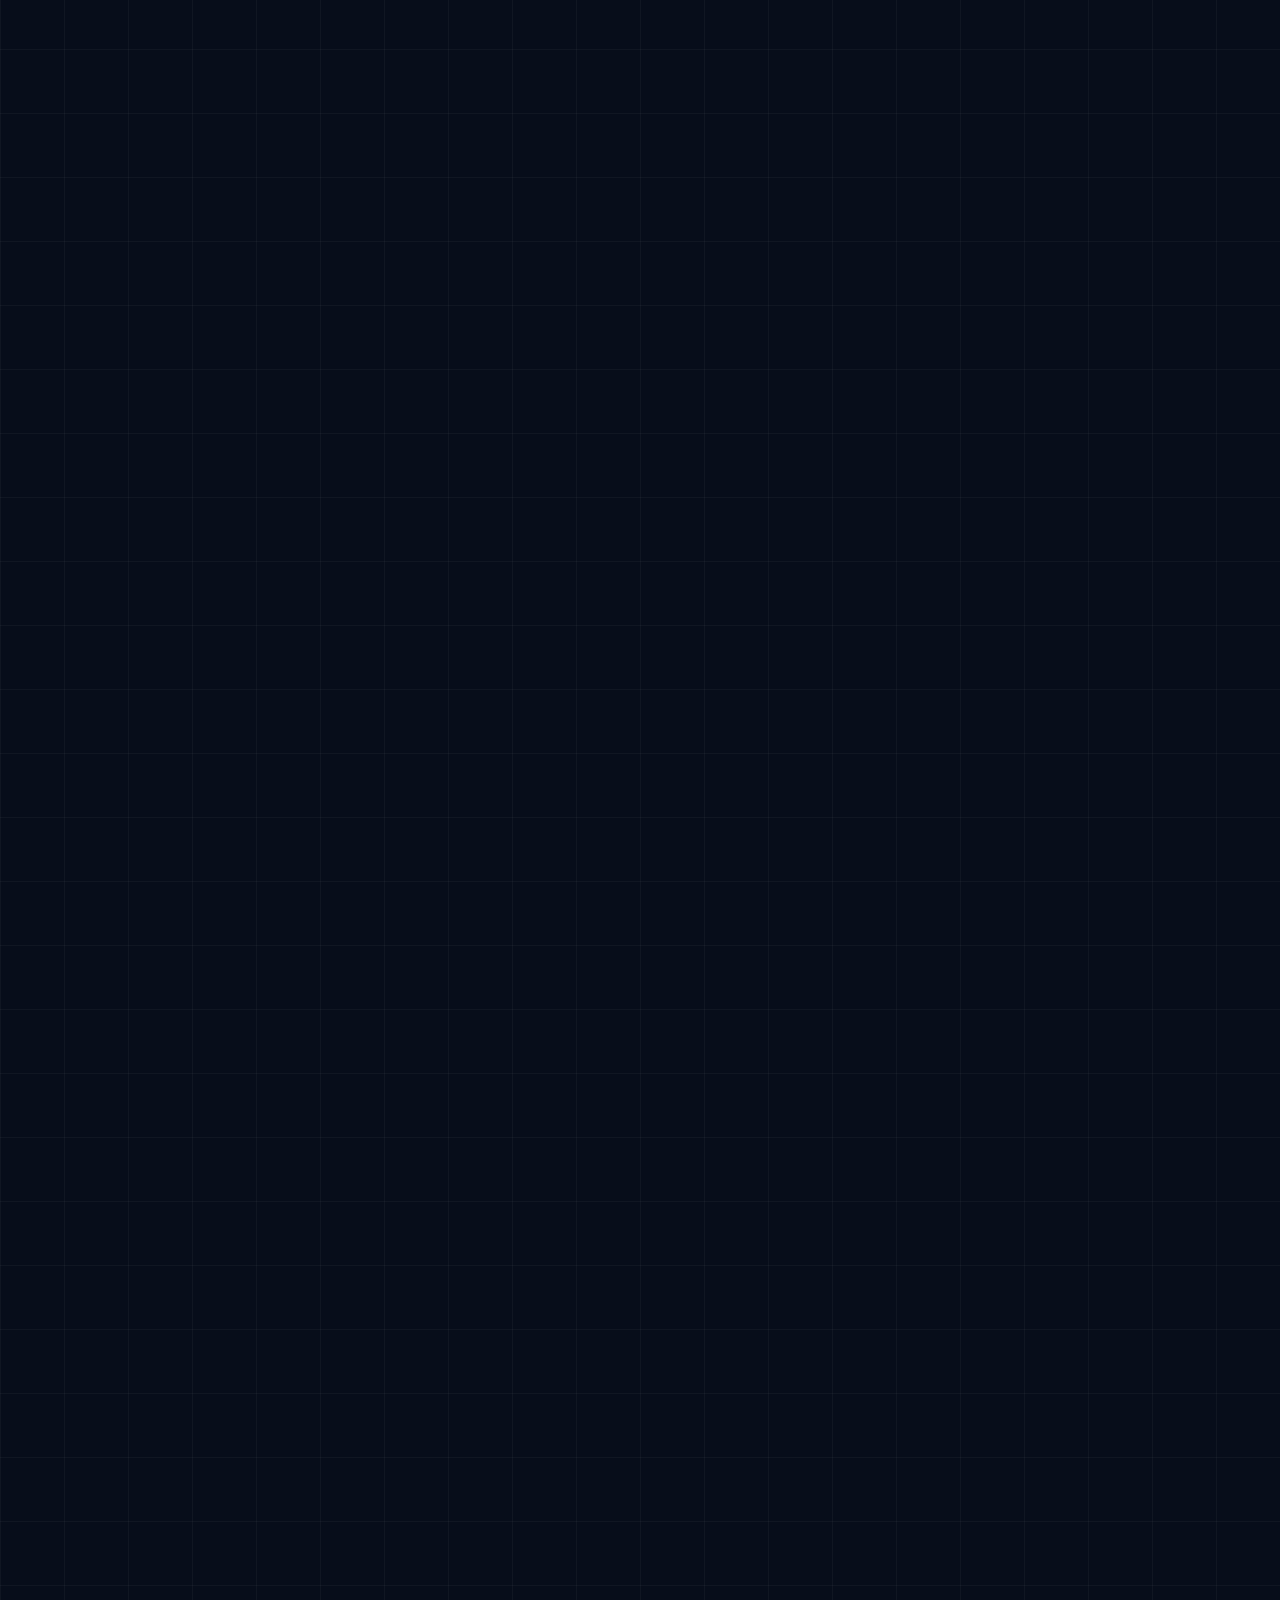
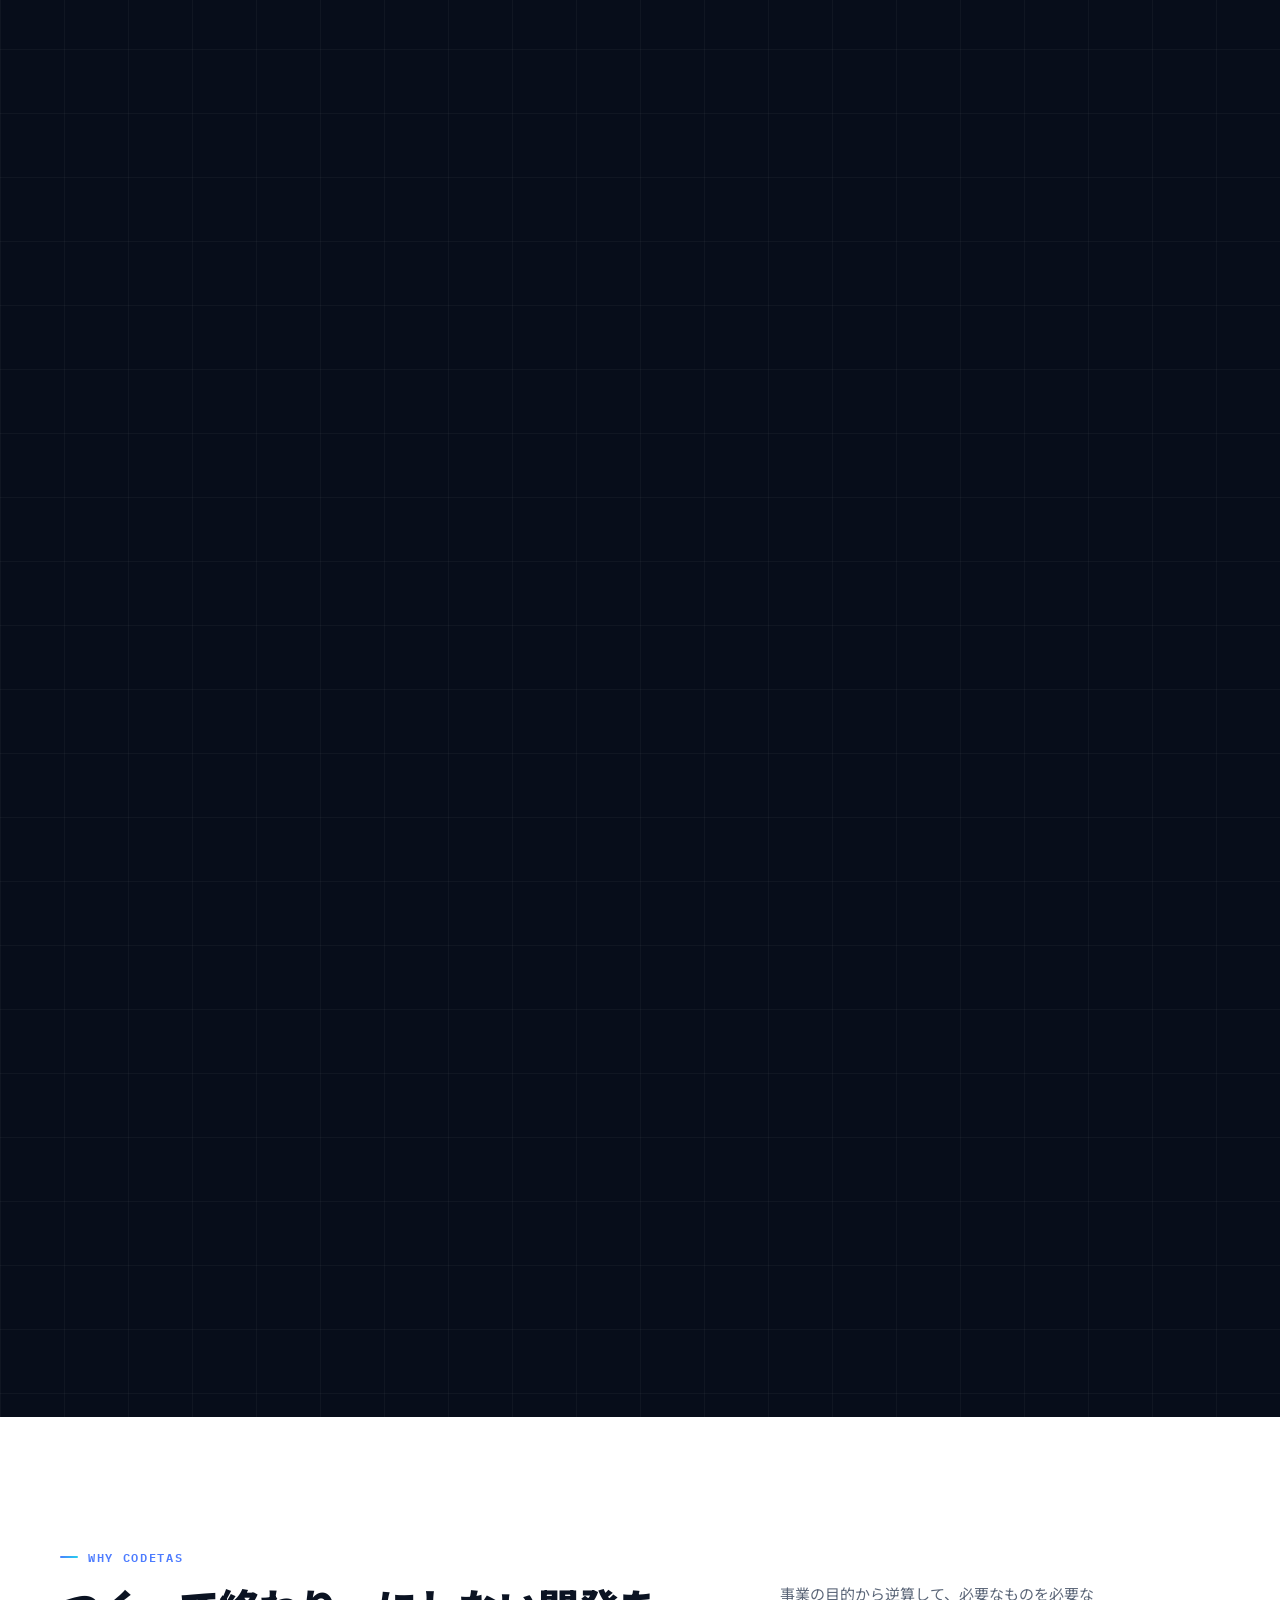
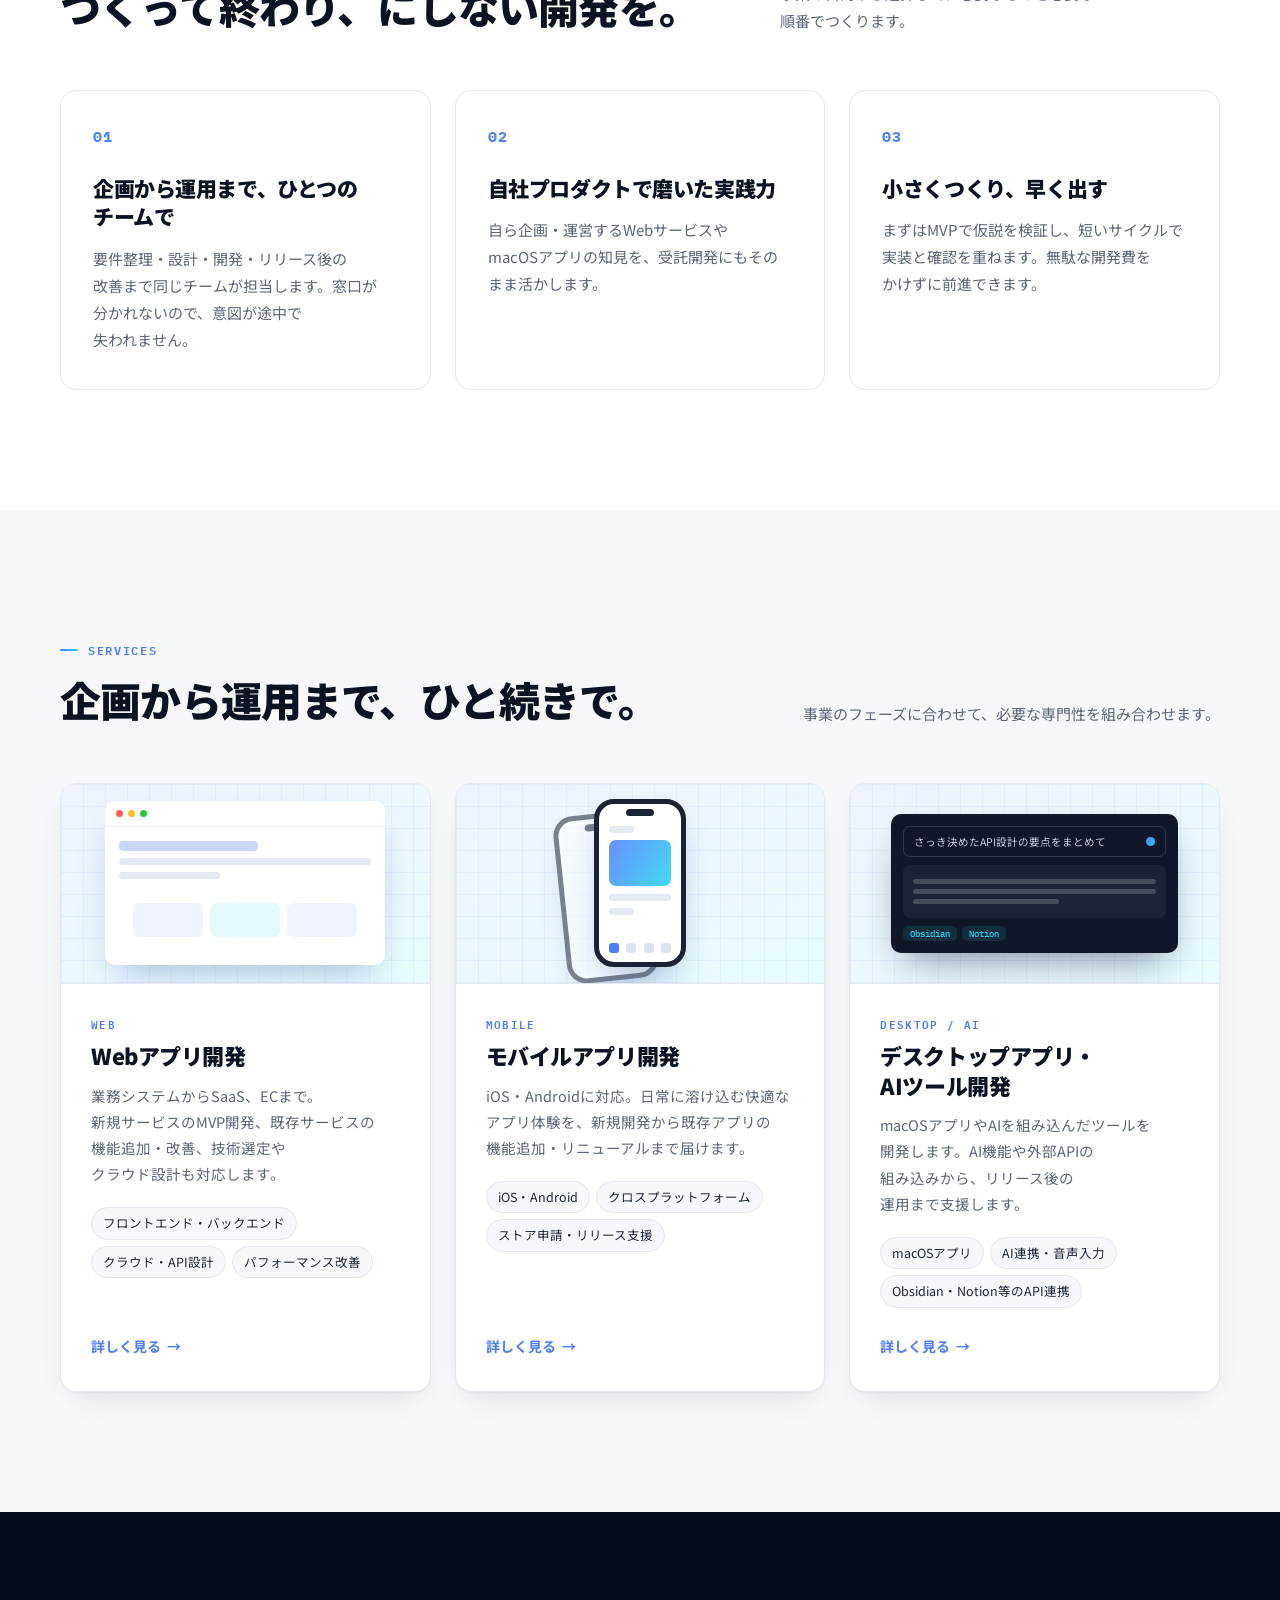
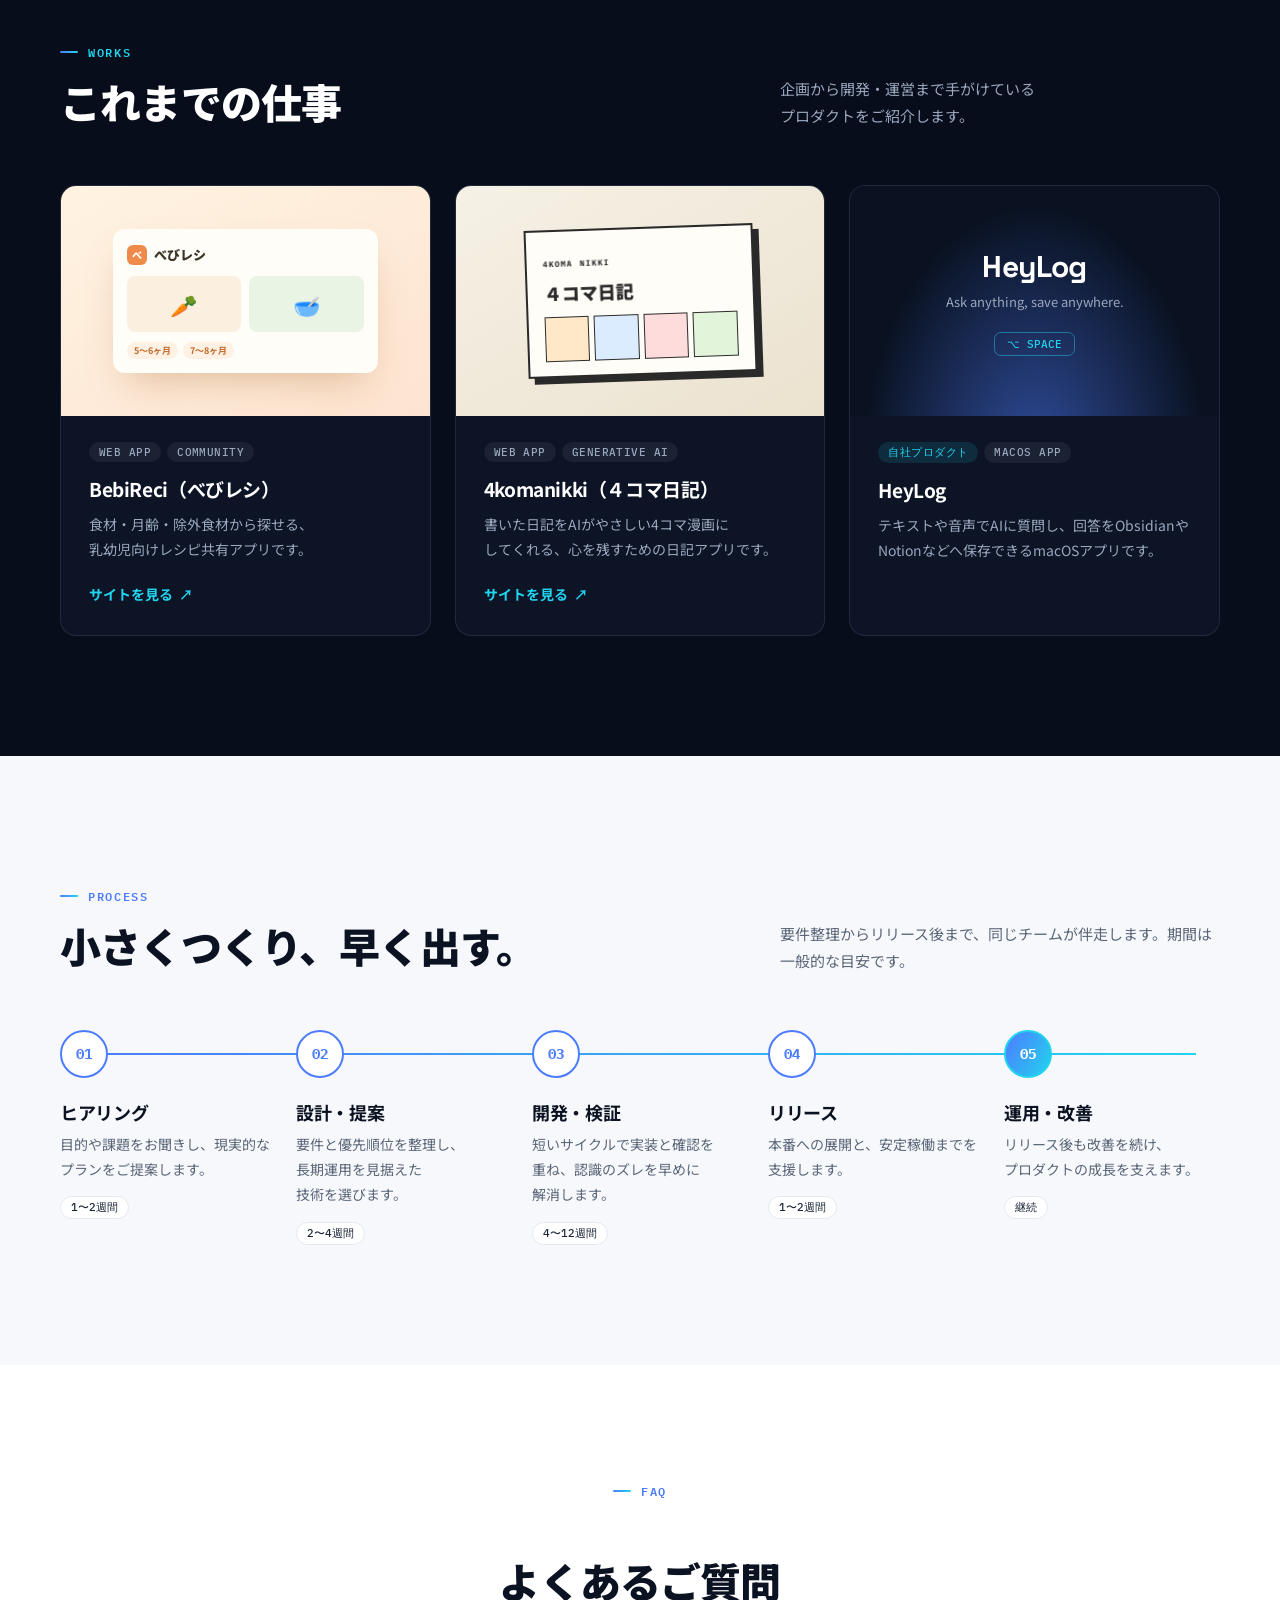
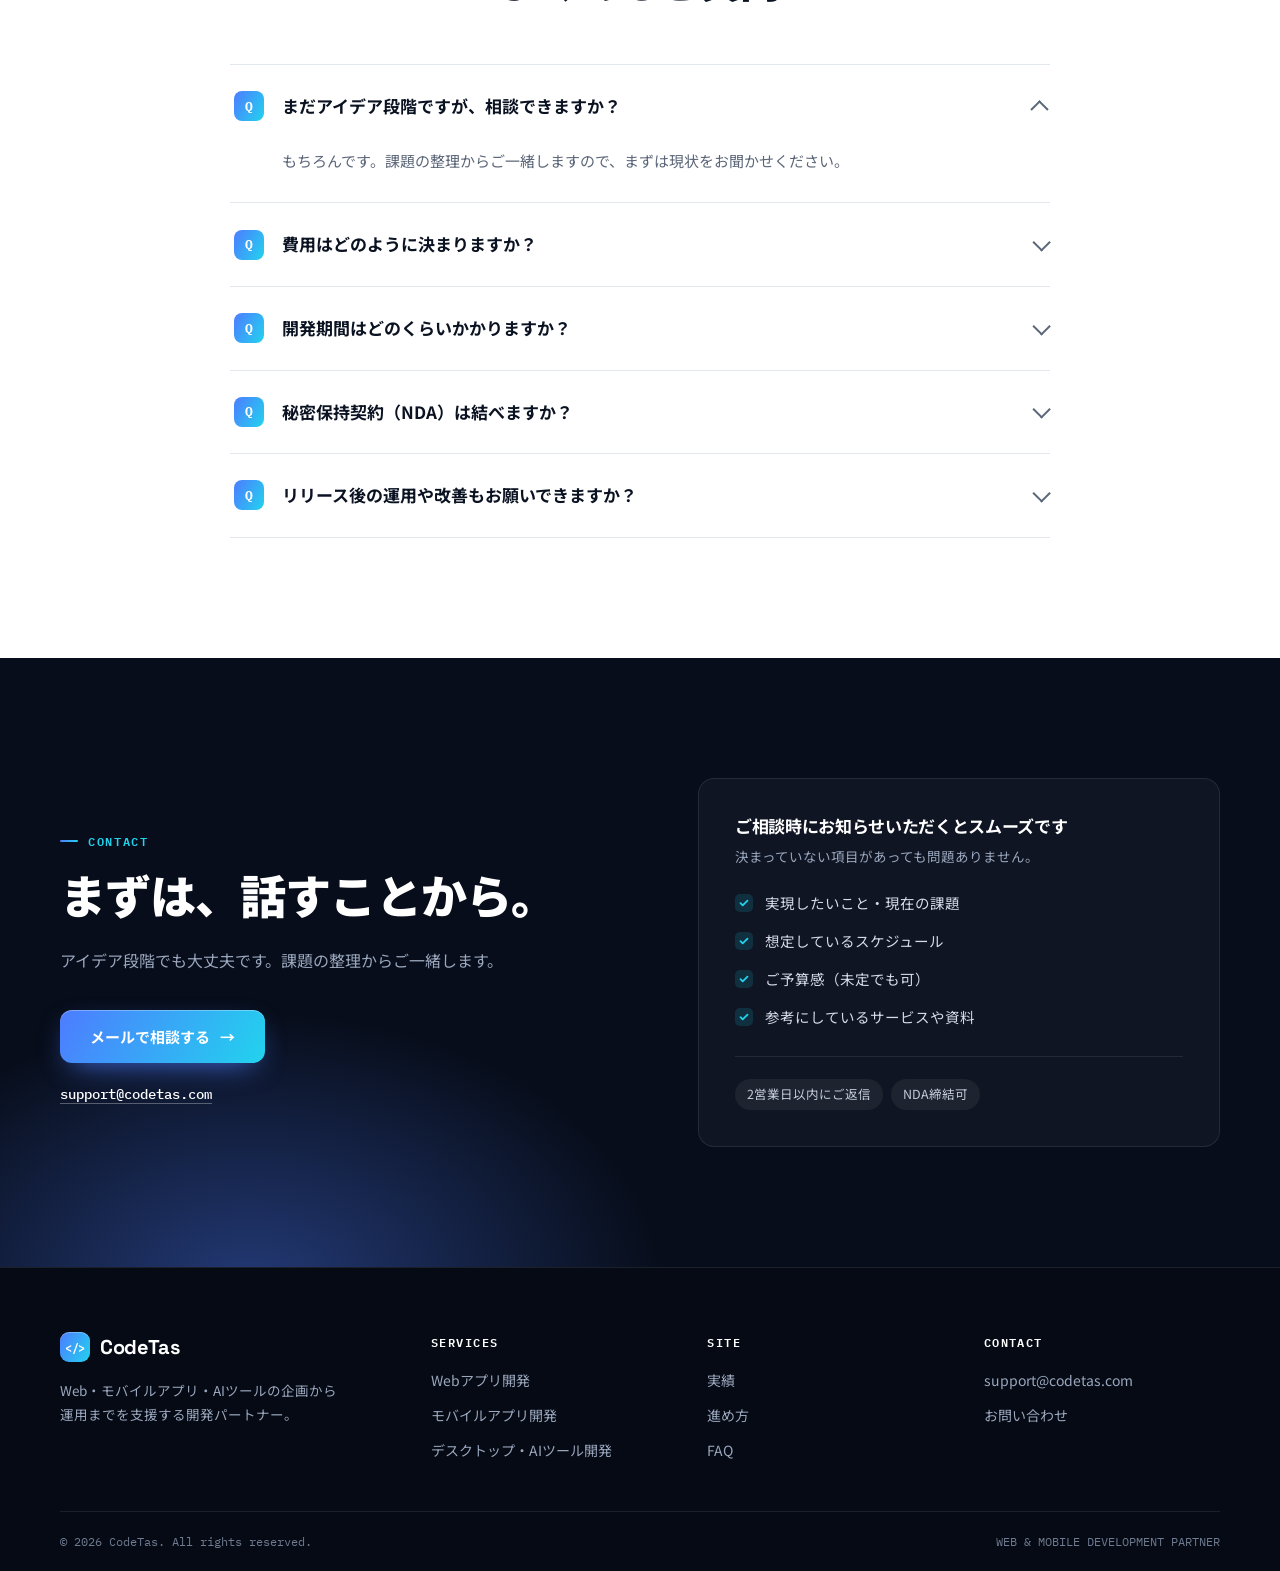
==== commit 06519e7e: "feat: ホームページのUIを刷新 - ヒーローを実績プロダクトのビジュアルに変更し、相談しやすさのポイントを追加 - 「選ばれる理由」セクションを追加 - サービス・実績をカード型に整理（実績が重" ====
--- a/index.html
+++ b/index.html
@@ -1,6 +1,15 @@
 <!doctype html>
 <html lang="ja">
   <head>
+    <!-- Google tag (gtag.js) -->
+    <script async src="https://www.googletagmanager.com/gtag/js?id=G-29S2N31R45"></script>
+    <script>
+      window.dataLayer = window.dataLayer || [];
+      function gtag(){dataLayer.push(arguments);}
+      gtag('js', new Date());
+
+      gtag('config', 'G-29S2N31R45');
+    </script>
     <meta charset="UTF-8" />
     <meta name="viewport" content="width=device-width, initial-scale=1.0" />
     <title>CodeTas｜Web・モバイルアプリ・AIツール開発</title>
@@ -23,16 +32,12 @@
     <meta name="twitter:description" content="CodeTasは、Webサービス・モバイルアプリ・業務システム・AIツールの企画、設計、開発、運用を支援する開発パートナーです。" />
     <meta name="twitter:image" content="https://www.codetas.com/ogp.png" />
 
-    <!-- Google Search Console (uncomment after setting up verification)
-    <meta name="google-site-verification" content="..." />
-    -->
-
     <link rel="icon" href="favicon.svg" type="image/svg+xml" />
     <link rel="preconnect" href="https://fonts.googleapis.com" />
     <link rel="preconnect" href="https://fonts.gstatic.com" crossorigin />
     <link href="https://fonts.googleapis.com/css2?family=IBM+Plex+Mono:wght@400;500;600&amp;family=Noto+Sans+JP:wght@400;500;700;900&amp;family=Space+Grotesk:wght@500;700&amp;display=swap" rel="stylesheet" />
-    <link rel="stylesheet" href="styles.css" />
-    <script src="script.js" defer></script>
+    <link rel="stylesheet" href="styles.css?v=20261005c" />
+    <script src="script.js?v=20261005c" defer></script>
 
     <!-- JSON-LD: Organization -->
     <script type="application/ld+json">
@@ -66,36 +71,18 @@
       "@context": "https://schema.org",
       "@type": "FAQPage",
       "mainEntity": [
-        {
-          "@type": "Question",
-          "name": "まだアイデア段階ですが、相談できますか？",
-          "acceptedAnswer": {
-            "@type": "Answer",
-            "text": "もちろんです。課題の整理からご一緒しますので、まずは現状をお聞かせください。"
-          }
-        },
-        {
-          "@type": "Question",
-          "name": "費用はどのように決まりますか？",
-          "acceptedAnswer": {
-            "@type": "Answer",
-            "text": "要件を整理したうえで、スコープに応じてお見積もりします。小さく始めるプランも可能です。"
-          }
-        },
-        {
-          "@type": "Question",
-          "name": "開発期間はどのくらいかかりますか？",
-          "acceptedAnswer": {
-            "@type": "Answer",
-            "text": "規模によりますが、MVPなら2〜3ヶ月が目安です。"
-          }
-        }
+        {"@type": "Question","name": "まだアイデア段階ですが、相談できますか？","acceptedAnswer": {"@type": "Answer","text": "もちろんです。課題の整理からご一緒しますので、まずは現状をお聞かせください。"}},
+        {"@type": "Question","name": "費用はどのように決まりますか？","acceptedAnswer": {"@type": "Answer","text": "要件を整理したうえで、スコープに応じてお見積もりします。小さく始めるプランも可能です。"}},
+        {"@type": "Question","name": "開発期間はどのくらいかかりますか？","acceptedAnswer": {"@type": "Answer","text": "規模によりますが、MVPなら2〜3ヶ月が目安です。"}},
+        {"@type": "Question","name": "秘密保持契約（NDA）は結べますか？","acceptedAnswer": {"@type": "Answer","text": "はい、ご相談の段階から締結可能です。アイデアや事業情報も安心してお話しください。"}},
+        {"@type": "Question","name": "リリース後の運用や改善もお願いできますか？","acceptedAnswer": {"@type": "Answer","text": "はい。リリース後の保守・運用や機能改善も、開発を担当したチームが継続して支援します。"}}
       ]
     }
     </script>
+    <script>document.documentElement.classList.add("js")</script>
   </head>
   <body>
-    <a href="#top" class="skip-link">メインコンテンツへスキップ</a>
+    <a href="#top" class="skip-link" data-i18n="skipLink">メインコンテンツへスキップ</a>
     <header class="site-header" data-header>
       <div class="container nav-inner">
         <a class="brand" href="#top" aria-label="CodeTas ホーム"><span class="brand-mark">&lt;/&gt;</span><span>CodeTas</span></a>
@@ -103,40 +90,50 @@
           <a href="#services" data-i18n="navServices">サービス</a><a href="#works" data-i18n="navWorks">実績</a><a href="#process" data-i18n="navProcess">進め方</a><a href="#faq">FAQ</a>
         </nav>
         <div class="nav-actions">
-          <div class="lang-switch" aria-label="言語選択"><button class="is-active" type="button" data-lang="ja">JA</button><button type="button" data-lang="en">EN</button></div>
-          <a class="button button--small" href="#contact"><span data-i18n="navContact">お問い合わせ</span><span>→</span></a>
-        </div>
-        <button class="menu-button" type="button" aria-label="メニューを開く" aria-expanded="false" data-menu-button><span></span><span></span></button>
+          <div class="lang-switch" role="group" aria-label="言語選択"><button class="is-active" type="button" data-lang="ja">JA</button><button type="button" data-lang="en">EN</button></div>
+          <a class="button button--small" href="#contact"><span data-i18n="navContact">お問い合わせ</span><span aria-hidden="true">→</span></a>
+        </div>
+        <button class="menu-button" type="button" aria-label="メニューを開く" aria-expanded="false" aria-controls="mobile-nav" data-menu-button><span></span><span></span></button>
       </div>
-      <nav class="mobile-nav" data-mobile-nav aria-label="モバイルナビゲーション">
+      <nav class="mobile-nav" id="mobile-nav" data-mobile-nav aria-label="モバイルナビゲーション">
         <a href="#services" data-i18n="navServices">サービス</a><a href="#works" data-i18n="navWorks">実績</a><a href="#process" data-i18n="navProcess">進め方</a><a href="#faq">FAQ</a><a href="#contact" data-i18n="navContact">お問い合わせ</a>
-        <div class="lang-switch"><button class="is-active" type="button" data-lang="ja">JA</button><button type="button" data-lang="en">EN</button></div>
+        <div class="lang-switch" role="group" aria-label="言語選択"><button class="is-active" type="button" data-lang="ja">JA</button><button type="button" data-lang="en">EN</button></div>
       </nav>
     </header>
 
     <main id="top" tabindex="-1">
-      <section class="hero grid-dark">
+      <section class="hero">
         <div class="hero-glow"></div>
         <div class="container hero-grid">
-          <div class="hero-copy reveal">
-            <p class="pill-label"><i></i> WEB &amp; MOBILE DEVELOPMENT</p>
+          <div class="hero-copy">
+            <p class="pill-label"><i></i> WEB · MOBILE · AI DEVELOPMENT</p>
             <h1><span class="h1-row"><span data-i18n="heroT1">事業を</span><em data-i18n="heroT2">前に進める</em><span data-i18n="heroT3">、</span></span><span class="h1-row" data-i18n="heroT4">開発パートナー。</span></h1>
-            <p class="hero-lead" data-i18n="heroSub">CodeTasは、Webサービス・モバイルアプリ・業務システム・AIツールの企画、設計、開発、運用を支援する開発パートナーです。要件が固まっていない段階からご相談ください。</p>
-            <div class="hero-actions"><a class="button button--large" href="#contact"><span data-i18n="heroCta1">開発について相談する</span><span>→</span></a><a class="button button--outline button--large" href="#services"><span data-i18n="heroCta2">できることを見る</span><span>↓</span></a></div>
-          </div>
-          <div class="terminal reveal reveal--delay" aria-label="CodeTas terminal">
-            <div class="window-bar"><span class="traffic"><i></i><i></i><i></i></span><span>codetas — zsh</span></div>
-            <div class="terminal-body"><p><b>$</b> codetas init your-product</p><p>✔ <span data-i18n="term1">戦略・要件整理</span></p><p>✔ <span data-i18n="term2">UI/UX設計</span></p><p>✔ <span data-i18n="term3">実装・検証</span></p><p class="success">➜ <span data-i18n="term4">運用・グロースへ…</span></p><p><b>$</b> <i class="cursor"></i></p></div>
-          </div>
-        </div>
-        <div class="marquee"><div>STRATEGY <i>◆</i> UI / UX DESIGN <i>◆</i> WEB DEVELOPMENT <i>◆</i> MOBILE APPS <i>◆</i> CLOUD &amp; API <i>◆</i> GROWTH &amp; OPERATION <i>◆</i> STRATEGY <i>◆</i> UI / UX DESIGN <i>◆</i> WEB DEVELOPMENT <i>◆</i> MOBILE APPS <i>◆</i></div></div>
+            <p class="hero-lead" data-i18n="heroSub">Webサービス・モバイルアプリ・業務システム・AIツールの企画から設計、開発、運用までを一貫して支援します。要件が固まっていない段階からご相談ください。</p>
+            <div class="hero-actions"><a class="button button--large" href="#contact"><span data-i18n="heroCta1">開発について相談する</span><span aria-hidden="true">→</span></a><a class="button button--ghost button--large" href="#works"><span data-i18n="heroCta2">実績を見る</span></a></div>
+            <ul class="hero-points"><li data-i18n="heroPoint1">アイデア段階から相談OK</li><li data-i18n="heroPoint2">NDA締結可</li><li data-i18n="heroPoint3">2営業日以内にご返信</li></ul>
+          </div>
+          <div class="showcase" aria-hidden="true">
+            <div class="sc-browser">
+              <div class="sc-bar"><i></i><i></i><i></i><span>bebi-reci.jp</span></div>
+              <div class="sc-browser-body">
+                <div class="sc-brand"><i>べ</i>べびレシ</div>
+                <h4>きょうのおすすめ</h4><small>食材・月齢から探せるレシピ</small>
+                <div class="sc-cards"><div><b>🥕</b><span></span><span></span></div><div><b>🥦</b><span></span><span></span></div><div><b>🍓</b><span></span><span></span></div></div>
+                <div class="sc-tags"><em>5〜6ヶ月</em><em>7〜8ヶ月</em><em>9〜11ヶ月</em></div>
+              </div>
+            </div>
+            <div class="sc-phone"><div class="sc-phone-body"><small>4KOMA NIKKI</small><h4>４コマ日記</h4><div class="sc-koma"><span></span><span></span><span></span><span></span></div><p>今日の気持ちを、4コマ漫画に。</p></div></div>
+            <div class="sc-app"><header><span class="brand-mark">&lt;/&gt;</span>HeyLog<em>⌥ SPACE</em></header><p>会議の要点をまとめて<i></i></p><small>✓ Obsidian に保存しました</small></div>
+          </div>
+        </div>
+        <div class="cap-strip"><div class="container"><p>WHAT WE BUILD</p><ul><li data-i18n="cap1">Webアプリ・SaaS</li><li data-i18n="cap2">業務システム</li><li data-i18n="cap3">iOS / Android</li><li data-i18n="cap4">macOSアプリ</li><li data-i18n="cap5">AI連携・LLM活用</li><li data-i18n="cap6">クラウド・API設計</li></ul></div></div>
       </section>
 
       <section class="build-story grid-dark" data-build>
         <div class="build-sticky">
           <div class="build-glow"></div>
           <div class="container build-inner">
-            <div class="center-heading"><p>SCROLL TO BUILD</p><h2 data-i18n="buildTitle">コードが、かたちになるまで。</h2></div>
+            <div class="center-heading"><p>SCROLL TO BUILD</p><h2 data-i18n="buildTitle"><span class="phrase">コードが、</span><span class="phrase">かたちになるまで。</span></h2></div>
             <ol class="build-steps" aria-label="開発工程">
               <li class="is-active" data-build-step><i>01</i><span data-i18n="buildStep1">コーディング</span><b></b></li>
               <li data-build-step><i>02</i><span data-i18n="buildStep2">テスト</span><b></b></li>
@@ -193,40 +190,111 @@
         </div>
       </section>
 
-      <section class="light-section" id="services">
-        <div class="container section-pad">
-          <div class="section-title reveal"><span>01</span><div><p>WHAT WE DO</p><h2 data-i18n="servicesTitle">企画から運用まで、ひと続きで。</h2></div></div>
-          <p class="section-lead reveal" data-i18n="servicesSub">事業のフェーズに合わせて、必要な専門性を組み合わせます。</p>
-          <div class="blueprints">
-            <article class="blueprint reveal"><header><b>SHEET 01 / 03</b><span>CODETAS ENGINEERING — WEB APPLICATION</span><small>REV 2.0</small></header><div class="blueprint-grid"><div class="blueprint-copy"><h3 data-i18n="svc1Title">Webアプリ開発</h3><p data-i18n="svc1Desc">業務システムからSaaS、ECまで。使いやすく、拡張しやすいWebプロダクトをつくります。新規サービスのMVP開発、既存サービスの機能追加・改善、技術選定やクラウド設計も対応します。</p><ul><li data-i18n="svc1I1">フロントエンド・バックエンド</li><li data-i18n="svc1I2">クラウドインフラ・API設計</li><li data-i18n="svc1I3">パフォーマンス改善</li></ul><a href="services/web-development.html" class="blueprint-detail-link">詳しく見る →</a><div class="drawing-label"><span>DRAWN</span><b>CODETAS</b><span>DWG NO</span><b>CT-WEB-001</b></div></div><div class="drawing drawing-web"><div class="browser-mock"><header><i></i><i></i><i></i><span></span></header><main><nav><i></i><b></b><span></span><em></em></nav><h4></h4><p></p><p></p><div><i></i><i></i><i></i></div></main></div></div></div></article>
-            <article class="blueprint reveal"><header><b>SHEET 02 / 03</b><span>CODETAS ENGINEERING — MOBILE APPLICATION</span><small>REV 2.0</small></header><div class="blueprint-grid blueprint-grid--reverse"><div class="drawing drawing-mobile"><div class="phone-mock"><i></i><h4></h4><p></p><b></b><div><span></span><span></span></div><nav><i></i><i></i><i></i><i></i></nav></div></div><div class="blueprint-copy"><h3 data-i18n="svc2Title">モバイルアプリ開発</h3><p data-i18n="svc2Desc">iOS・Androidに対応。日常に溶け込む、快適なアプリ体験を届けます。新規アプリの開発から既存アプリの機能追加・リニューアルまで対応します。</p><ul><li data-i18n="svc2I1">iOS・Androidアプリ</li><li data-i18n="svc2I2">クロスプラットフォーム</li><li data-i18n="svc2I3">ストア申請・リリース支援</li></ul><a href="services/mobile-development.html" class="blueprint-detail-link">詳しく見る →</a><div class="drawing-label"><span>DRAWN</span><b>CODETAS</b><span>DWG NO</span><b>CT-APP-002</b></div></div></div></article>
-            <article class="blueprint reveal"><header><b>SHEET 03 / 03</b><span>CODETAS ENGINEERING — DESKTOP / AI TOOLS</span><small>REV 2.0</small></header><div class="blueprint-grid"><div class="blueprint-copy"><h3 data-i18n="svc3Title">デスクトップアプリ・AIツール開発</h3><p data-i18n="svc3Desc">macOSアプリやAIを組み込んだツールを開発します。自社プロダクトで培った知見を活かし、AI機能や外部APIの組み込み、リリース後の運用支援までトータルにサポートします。</p><ul><li data-i18n="svc3I1">macOSデスクトップアプリ</li><li data-i18n="svc3I2">AI連携・テキスト / 音声入力</li><li data-i18n="svc3I3">Obsidian・NotionなどのAPI連携</li></ul><a href="services/ai-tools-development.html" class="blueprint-detail-link">詳しく見る →</a><div class="drawing-label"><span>DRAWN</span><b>CODETAS</b><span>DWG NO</span><b>CT-DSK-003</b></div></div><div class="drawing drawing-ai"><div class="ai-mock"><header><span class="traffic"><i></i><i></i><i></i></span><b>HeyLog</b><em>⌥ SPACE</em></header><main><div class="prompt"><span data-i18n="aiPrompt">さっき決めたAPI設計の要点をまとめて</span><i>●</i></div><div class="answer"><b>AI</b><i></i><i></i><i></i></div><p><span data-i18n="exportTo">書き出し先</span> → <b>Obsidian</b><b>Notion</b></p><small>✓ <span data-i18n="saved">ローカル履歴に保存しました</span></small></main></div></div></div></article>
-          </div>
-        </div>
-      </section>
-
-      <section class="works grid-dark" id="works">
-        <div class="container section-pad">
-          <div class="section-title section-title--dark reveal"><span>02</span><div><p>SELECTED WORKS</p><h2 data-i18n="worksTitle">これまでの仕事</h2></div></div>
-          <p class="section-lead section-lead--dark reveal" data-i18n="worksSub">開発・運営しているプロダクトをご紹介します。</p><p class="works-hint">› <span data-i18n="worksHint">ウィンドウをクリックすると前面に表示されます</span></p>
-          <div class="desktop-scene reveal"><header><b>CodeTas OS</b><span>Works</span><small>JST <i data-clock>10:24</i></small></header><div class="work-area">
-            <article class="work-window work-window--one" tabindex="0"><header><span class="traffic"><i></i><i></i><i></i></span><small>bebi-reci.jp</small><em>RECIPE COMMUNITY / WEB APP</em></header><div class="work-art work-art--bebireci"><div class="bebi-phone"><header><i>べ</i><b>べびレシ</b><span>⌕</span></header><main><small>乳幼児向けレシピ共有アプリ</small><h4>きょうのおすすめ</h4><div><article><i>🥕</i><span></span><span></span></article><article><i>🥣</i><span></span><span></span></article></div><p><b>5〜6ヶ月</b><b>7〜8ヶ月</b><b>9〜11ヶ月</b></p></main></div></div><footer><h3 data-i18n="work1Title">BebiReci（べびレシ）</h3><p data-i18n="work1Desc">食材・月齢・除外食材から探せる、乳幼児向けレシピ共有アプリです。</p><a class="work-link" href="https://bebi-reci.jp/" target="_blank" rel="noopener"><span data-i18n="visitSite">サイトを見る</span> ↗</a></footer></article>
-            <article class="work-window work-window--two" tabindex="0"><header><span class="traffic"><i></i><i></i><i></i></span><small>4komanikki.jp</small><em>AI DIARY / WEB APP</em></header><div class="work-art work-art--komanikki"><div class="koma-cover"><small>4KOMA NIKKI</small><b>４コマ日記</b><p>今日の気持ちを、<br />4コマ漫画に。</p><div><i>1</i><i>2</i><i>3</i><i>4</i></div></div></div><footer><h3 data-i18n="work2Title">4komanikki（４コマ日記）</h3><p data-i18n="work2Desc">書いた日記をAIがやさしい4コマにしてくれる、心を残すための日記アプリです。</p><a class="work-link" href="https://4komanikki.jp/" target="_blank" rel="noopener"><span data-i18n="visitSite">サイトを見る</span> ↗</a></footer></article>
-            <article class="work-window work-window--three" tabindex="0"><header><span class="traffic"><i></i><i></i><i></i></span><small>HeyLog.app</small><em>MACOS APP / OUR PRODUCT</em></header><div class="work-art work-art--heylog"><div><b>HeyLog</b><p>Ask anything, save anywhere.</p><span>⌥ SPACE</span></div></div><footer><h3 data-i18n="work3Title">自社プロダクト「HeyLog」</h3><p data-i18n="work3Desc">テキストや音声でAIに質問し、回答を各種アプリへ保存できるmacOSアプリです。</p></footer></article>
-          </div><footer class="dock"><i>&lt;/&gt;</i><i></i><i></i></footer></div>
-        </div>
-      </section>
-
-      <section class="light-section" id="process"><div class="container section-pad"><div class="section-title reveal"><span>03</span><div><p>HOW WE WORK</p><h2 data-i18n="processTitle">小さくつくり、早く出す。</h2></div></div><p class="section-lead reveal" data-i18n="processSub">要件整理からリリース後まで、同じチームが伴走します。</p><div class="pipeline reveal">
-        <article><header><i>✓</i><span>STAGE 01</span></header><h3 data-i18n="step1Title">ヒアリング</h3><p data-i18n="step1Desc">目的や課題をお聞きし、現実的なプランをご提案します。</p><small>⏱ 1–2 WEEKS</small></article><article><header><i>✓</i><span>STAGE 02</span></header><h3 data-i18n="step2Title">設計・提案</h3><p data-i18n="step2Desc">要件と優先順位を整理し、長期運用を見据えた技術を選びます。</p><small>⏱ 2–4 WEEKS</small></article><article><header><i>✓</i><span>STAGE 03</span></header><h3 data-i18n="step3Title">開発・検証</h3><p data-i18n="step3Desc">短いサイクルで実装と確認を重ねます。</p><small>⏱ 4–12 WEEKS</small></article><article><header><i>✓</i><span>STAGE 04</span></header><h3 data-i18n="step4Title">リリース</h3><p data-i18n="step4Desc">本番への展開と、安定稼働までを支援します。</p><small>⏱ 1–2 WEEKS</small></article><article class="is-running"><header><i>●</i><span>RUNNING</span></header><h3 data-i18n="step5Title">運用・改善</h3><p data-i18n="step5Desc">リリース後も改善を続け、プロダクトの成長を支えます。</p><small>↻ CONTINUOUS</small></article>
-      </div><div class="pipeline-terminal reveal"><p><b>$</b> codetas pipeline status</p><p>✔ discovery&nbsp;&nbsp;&nbsp; completed</p><p>✔ design&nbsp;&nbsp;&nbsp;&nbsp;&nbsp;&nbsp; completed</p><p>✔ build&nbsp;&nbsp;&nbsp;&nbsp;&nbsp;&nbsp;&nbsp; completed</p><p>● operate&nbsp;&nbsp;&nbsp;&nbsp;&nbsp; running — uptime 99.9%</p></div></div></section>
-
-      <section class="faq grid-dark" id="faq"><div class="container section-pad"><div class="section-title section-title--dark reveal"><span>04</span><div><p>FAQ</p><h2 data-i18n="faqTitle">よくあるご質問</h2></div></div><div class="chat reveal"><header><span class="brand-mark">&lt;/&gt;</span><div><b>CodeTas Support</b><small><i></i> online</small></div></header><div class="messages">
-        <div class="conversation"><p class="question" data-i18n="faq1Q">まだアイデア段階ですが、相談できますか？</p><div class="answer"><span class="brand-mark">&lt;/&gt;</span><p data-i18n="faq1A">もちろんです。課題の整理からご一緒しますので、まずは現状をお聞かせください。</p></div></div><div class="conversation"><p class="question" data-i18n="faq2Q">費用はどのように決まりますか？</p><div class="answer"><span class="brand-mark">&lt;/&gt;</span><p data-i18n="faq2A">要件を整理したうえで、スコープに応じてお見積もりします。小さく始めるプランも可能です。</p></div></div><div class="conversation"><p class="question" data-i18n="faq3Q">開発期間はどのくらいかかりますか？</p><div class="answer"><span class="brand-mark">&lt;/&gt;</span><p data-i18n="faq3A">規模によりますが、MVPなら2〜3ヶ月が目安です。</p></div></div><div class="typing"><span class="brand-mark">&lt;/&gt;</span><p><i></i><i></i><i></i></p></div><a href="#contact"><span data-i18n="faqMore">その他のご質問はお気軽に</span> →</a>
-      </div></div></div></section>
-
-      <section class="contact grid-dark" id="contact"><div class="contact-glow"></div><div class="container contact-grid"><div class="reveal"><p class="kicker">LET'S BUILD TOGETHER</p><h2 data-i18n="contactTitle">まずは、話すことから。</h2><p data-i18n="contactSub">アイデア段階でも大丈夫です。課題の整理からご一緒します。</p><div class="contact-action"><a class="button button--large" href="mailto:support@codetas.com"><span data-i18n="contactCta">メールで相談する</span><span>→</span></a><small data-i18n="contactNote">通常2営業日以内にご返信します</small></div></div><div class="mail-window reveal reveal--delay"><div class="window-bar"><span class="traffic"><i></i><i></i><i></i></span><span>✉ <i data-i18n="newMessage">新規メッセージ</i></span></div><p><b>To:</b><a href="mailto:support@codetas.com">support@codetas.com</a></p><p><b>Subject:</b><span data-i18n="mailSubject">プロジェクトのご相談</span></p><div><span data-i18n="mailBody">はじめまして。新しいプロダクトについてご相談したく、ご連絡しました。一度お話しできませんか？</span><i class="cursor"></i></div><footer><a class="button button--small" href="mailto:support@codetas.com?subject=プロジェクトのご相談"><span data-i18n="send">送信</span> <span>➤</span></a><small>NDA OK</small></footer></div></div></section>
+      <section class="section" id="about">
+        <div class="container">
+          <div class="section-head reveal"><div><p class="eyebrow">Why CodeTas</p><h2 data-i18n="whyTitle"><span class="phrase">つくって終わり、</span><span class="phrase">にしない開発を。</span></h2></div><p class="section-lead" data-i18n="whySub">事業の目的から逆算して、必要なものを必要な順番でつくります。</p></div>
+          <div class="strengths">
+            <article class="strength reveal"><b>01</b><h3 data-i18n="why1Title">企画から運用まで、ひとつのチームで</h3><p data-i18n="why1Desc">要件整理・設計・開発・リリース後の改善まで同じチームが担当します。窓口が分かれないので、意図が途中で失われません。</p></article>
+            <article class="strength reveal reveal--delay"><b>02</b><h3 data-i18n="why2Title">自社プロダクトで磨いた実践力</h3><p data-i18n="why2Desc">自ら企画・運営するWebサービスやmacOSアプリの知見を、受託開発にもそのまま活かします。</p></article>
+            <article class="strength reveal reveal--delay"><b>03</b><h3 data-i18n="why3Title">小さくつくり、早く出す</h3><p data-i18n="why3Desc">まずはMVPで仮説を検証し、短いサイクルで実装と確認を重ねます。無駄な開発費をかけずに前進できます。</p></article>
+          </div>
+        </div>
+      </section>
+
+      <section class="section section--paper" id="services">
+        <div class="container">
+          <div class="section-head reveal"><div><p class="eyebrow">Services</p><h2 data-i18n="servicesTitle"><span class="phrase">企画から</span><span class="phrase">運用まで、</span><span class="phrase">ひと続きで。</span></h2></div><p class="section-lead" data-i18n="servicesSub">事業のフェーズに合わせて、必要な専門性を組み合わせます。</p></div>
+          <div class="services">
+            <article class="service-card reveal">
+              <div class="service-art" aria-hidden="true"><div class="mk-browser"><header><i></i><i></i><i></i></header><div><span class="mk-line mk-line--title"></span><span class="mk-line"></span><span class="mk-line mk-line--short"></span><div class="mk-grid"><i></i><i></i><i></i></div></div></div></div>
+              <div class="service-body"><small>WEB</small><h3 data-i18n="svc1Title">Webアプリ開発</h3><p data-i18n="svc1Desc">業務システムからSaaS、ECまで。新規サービスのMVP開発、既存サービスの機能追加・改善、技術選定やクラウド設計も対応します。</p><ul><li data-i18n="svc1I1">フロントエンド・バックエンド</li><li data-i18n="svc1I2">クラウド・API設計</li><li data-i18n="svc1I3">パフォーマンス改善</li></ul><a href="services/web-development.html" class="text-link"><span data-i18n="serviceDetail">詳しく見る</span><span aria-hidden="true">→</span></a></div>
+            </article>
+            <article class="service-card reveal reveal--delay">
+              <div class="service-art" aria-hidden="true"><div class="mk-phone mk-phone2"></div><div class="mk-phone"><span class="mk-line mk-line--short"></span><div class="mk-card"></div><span class="mk-line"></span><span class="mk-line mk-line--short"></span><nav><i></i><i></i><i></i><i></i></nav></div></div>
+              <div class="service-body"><small>MOBILE</small><h3 data-i18n="svc2Title">モバイルアプリ開発</h3><p data-i18n="svc2Desc">iOS・Androidに対応。日常に溶け込む快適なアプリ体験を、新規開発から既存アプリの機能追加・リニューアルまで届けます。</p><ul><li data-i18n="svc2I1">iOS・Android</li><li data-i18n="svc2I2">クロスプラットフォーム</li><li data-i18n="svc2I3">ストア申請・リリース支援</li></ul><a href="services/mobile-development.html" class="text-link"><span data-i18n="serviceDetail">詳しく見る</span><span aria-hidden="true">→</span></a></div>
+            </article>
+            <article class="service-card reveal reveal--delay">
+              <div class="service-art" aria-hidden="true"><div class="mk-ai"><p><span data-i18n="aiPrompt">さっき決めたAPI設計の要点をまとめて</span><i></i></p><div><span></span><span></span><span></span></div><footer><em>Obsidian</em><em>Notion</em></footer></div></div>
+              <div class="service-body"><small>DESKTOP / AI</small><h3 data-i18n="svc3Title"><span class="phrase">デスクトップアプリ・</span><span class="phrase">AIツール開発</span></h3><p data-i18n="svc3Desc">macOSアプリやAIを組み込んだツールを開発します。AI機能や外部APIの組み込みから、リリース後の運用まで支援します。</p><ul><li data-i18n="svc3I1">macOSアプリ</li><li data-i18n="svc3I2">AI連携・音声入力</li><li data-i18n="svc3I3">Obsidian・Notion等のAPI連携</li></ul><a href="services/ai-tools-development.html" class="text-link"><span data-i18n="serviceDetail">詳しく見る</span><span aria-hidden="true">→</span></a></div>
+            </article>
+          </div>
+        </div>
+      </section>
+
+      <section class="section section--dark" id="works">
+        <div class="container">
+          <div class="section-head reveal"><div><p class="eyebrow">Works</p><h2 data-i18n="worksTitle">これまでの仕事</h2></div><p class="section-lead" data-i18n="worksSub">企画から開発・運営まで手がけているプロダクトをご紹介します。</p></div>
+          <div class="works">
+            <article class="work reveal">
+              <div class="work-art work-art--bebireci" aria-hidden="true"><div class="wa-bebi"><header><i>べ</i>べびレシ</header><div><b>🥕</b><b>🥣</b></div><p><em>5〜6ヶ月</em><em>7〜8ヶ月</em></p></div></div>
+              <div class="work-body"><div class="work-tags"><span>WEB APP</span><span>COMMUNITY</span></div><h3 data-i18n="work1Title">BebiReci（べびレシ）</h3><p data-i18n="work1Desc">食材・月齢・除外食材から探せる、乳幼児向けレシピ共有アプリです。</p><a class="text-link" href="https://bebi-reci.jp/" target="_blank" rel="noopener"><span data-i18n="visitSite">サイトを見る</span><span aria-hidden="true">↗</span></a></div>
+            </article>
+            <article class="work reveal reveal--delay">
+              <div class="work-art work-art--komanikki" aria-hidden="true"><div class="wa-koma"><small>4KOMA NIKKI</small><b>４コマ日記</b><div><i></i><i></i><i></i><i></i></div></div></div>
+              <div class="work-body"><div class="work-tags"><span>WEB APP</span><span>GENERATIVE AI</span></div><h3 data-i18n="work2Title">4komanikki（４コマ日記）</h3><p data-i18n="work2Desc">書いた日記をAIがやさしい4コマ漫画にしてくれる、心を残すための日記アプリです。</p><a class="text-link" href="https://4komanikki.jp/" target="_blank" rel="noopener"><span data-i18n="visitSite">サイトを見る</span><span aria-hidden="true">↗</span></a></div>
+            </article>
+            <article class="work reveal reveal--delay">
+              <div class="work-art work-art--heylog" aria-hidden="true"><div class="wa-hey"><b>HeyLog</b><p>Ask anything, save anywhere.</p><span>⌥ SPACE</span></div></div>
+              <div class="work-body"><div class="work-tags"><span class="is-own" data-i18n="ownProduct">自社プロダクト</span><span>MACOS APP</span></div><h3>HeyLog</h3><p data-i18n="work3Desc">テキストや音声でAIに質問し、回答をObsidianやNotionなどへ保存できるmacOSアプリです。</p></div>
+            </article>
+          </div>
+        </div>
+      </section>
+
+      <section class="section section--paper" id="process">
+        <div class="container">
+          <div class="section-head reveal"><div><p class="eyebrow">Process</p><h2 data-i18n="processTitle"><span class="phrase">小さくつくり、</span><span class="phrase">早く出す。</span></h2></div><p class="section-lead" data-i18n="processSub">要件整理からリリース後まで、同じチームが伴走します。期間は一般的な目安です。</p></div>
+          <ol class="process reveal">
+            <li><i>01</i><h3 data-i18n="step1Title">ヒアリング</h3><p data-i18n="step1Desc">目的や課題をお聞きし、現実的なプランをご提案します。</p><small data-i18n="step1Time">1〜2週間</small></li>
+            <li><i>02</i><h3 data-i18n="step2Title">設計・提案</h3><p data-i18n="step2Desc">要件と優先順位を整理し、長期運用を見据えた技術を選びます。</p><small data-i18n="step2Time">2〜4週間</small></li>
+            <li><i>03</i><h3 data-i18n="step3Title">開発・検証</h3><p data-i18n="step3Desc">短いサイクルで実装と確認を重ね、認識のズレを早めに解消します。</p><small data-i18n="step3Time">4〜12週間</small></li>
+            <li><i>04</i><h3 data-i18n="step4Title">リリース</h3><p data-i18n="step4Desc">本番への展開と、安定稼働までを支援します。</p><small data-i18n="step4Time">1〜2週間</small></li>
+            <li><i>05</i><h3 data-i18n="step5Title">運用・改善</h3><p data-i18n="step5Desc">リリース後も改善を続け、プロダクトの成長を支えます。</p><small data-i18n="step5Time">継続</small></li>
+          </ol>
+        </div>
+      </section>
+
+      <section class="section" id="faq">
+        <div class="container">
+          <div class="section-head section-head--center reveal"><p class="eyebrow">FAQ</p><h2 data-i18n="faqTitle">よくあるご質問</h2></div>
+          <div class="faq-list reveal">
+            <details open><summary data-i18n="faq1Q">まだアイデア段階ですが、相談できますか？</summary><p data-i18n="faq1A">もちろんです。課題の整理からご一緒しますので、まずは現状をお聞かせください。</p></details>
+            <details><summary data-i18n="faq2Q">費用はどのように決まりますか？</summary><p data-i18n="faq2A">要件を整理したうえで、スコープに応じてお見積もりします。小さく始めるプランも可能です。</p></details>
+            <details><summary data-i18n="faq3Q">開発期間はどのくらいかかりますか？</summary><p data-i18n="faq3A">規模によりますが、MVPなら2〜3ヶ月が目安です。</p></details>
+            <details><summary data-i18n="faq4Q">秘密保持契約（NDA）は結べますか？</summary><p data-i18n="faq4A">はい、ご相談の段階から締結可能です。アイデアや事業情報も安心してお話しください。</p></details>
+            <details><summary data-i18n="faq5Q">リリース後の運用や改善もお願いできますか？</summary><p data-i18n="faq5A">はい。リリース後の保守・運用や機能改善も、開発を担当したチームが継続して支援します。</p></details>
+          </div>
+        </div>
+      </section>
+
+      <section class="contact" id="contact">
+        <div class="contact-glow"></div>
+        <div class="container contact-grid">
+          <div class="reveal">
+            <p class="eyebrow" style="color:var(--cyan)">Contact</p>
+            <h2 data-i18n="contactTitle"><span class="phrase">まずは、</span><span class="phrase">話すことから。</span></h2>
+            <p class="contact-sub" data-i18n="contactSub">アイデア段階でも大丈夫です。課題の整理からご一緒します。</p>
+            <div class="contact-action"><a class="button button--large" href="mailto:support@codetas.com?subject=%E3%83%97%E3%83%AD%E3%82%B8%E3%82%A7%E3%82%AF%E3%83%88%E3%81%AE%E3%81%94%E7%9B%B8%E8%AB%87" data-mailto><span data-i18n="contactCta">メールで相談する</span><span aria-hidden="true">→</span></a></div>
+            <p class="contact-mail"><a href="mailto:support@codetas.com">support@codetas.com</a></p>
+          </div>
+          <div class="contact-card reveal reveal--delay">
+            <h3 data-i18n="prepTitle">ご相談時にお知らせいただくとスムーズです</h3>
+            <p data-i18n="prepSub">決まっていない項目があっても問題ありません。</p>
+            <ul><li data-i18n="prep1">実現したいこと・現在の課題</li><li data-i18n="prep2">想定しているスケジュール</li><li data-i18n="prep3">ご予算感（未定でも可）</li><li data-i18n="prep4">参考にしているサービスや資料</li></ul>
+            <div class="contact-meta"><span data-i18n="meta1">2営業日以内にご返信</span><span data-i18n="meta2">NDA締結可</span></div>
+          </div>
+        </div>
+      </section>
     </main>
-    <footer class="site-footer"><div class="container"><div class="brand"><span class="brand-mark">&lt;/&gt;</span><span>CodeTas</span><small>WEB &amp; MOBILE DEVELOPMENT PARTNER</small></div><p>© <span data-year></span> CodeTas. All rights reserved.</p></div></footer>
+
+    <footer class="site-footer">
+      <div class="container footer-grid">
+        <div><a class="brand" href="#top" aria-label="CodeTas ホーム"><span class="brand-mark">&lt;/&gt;</span><span>CodeTas</span></a><p data-i18n="footerDesc">Web・モバイルアプリ・AIツールの企画から運用までを支援する開発パートナー。</p></div>
+        <div><h4>SERVICES</h4><ul><li><a href="services/web-development.html" data-i18n="svc1Title">Webアプリ開発</a></li><li><a href="services/mobile-development.html" data-i18n="svc2Title">モバイルアプリ開発</a></li><li><a href="services/ai-tools-development.html" data-i18n="footerSvc3">デスクトップ・AIツール開発</a></li></ul></div>
+        <div><h4>SITE</h4><ul><li><a href="#works" data-i18n="navWorks">実績</a></li><li><a href="#process" data-i18n="navProcess">進め方</a></li><li><a href="#faq">FAQ</a></li></ul></div>
+        <div><h4>CONTACT</h4><ul><li><a href="mailto:support@codetas.com">support@codetas.com</a></li><li><a href="#contact" data-i18n="navContact">お問い合わせ</a></li></ul></div>
+      </div>
+      <div class="container footer-bottom"><p>© <span data-year></span> CodeTas. All rights reserved.</p><p>WEB &amp; MOBILE DEVELOPMENT PARTNER</p></div>
+    </footer>
   </body>
 </html>
--- a/styles.css
+++ b/styles.css
@@ -1,59 +1,356 @@
-:root{--ink:#0c1524;--navy:#060b16;--navy2:#0a1120;--blue:#4d7cff;--cyan:#22d3ee;--paper:#f6f8fa;--muted:#5a6577;--dark-muted:#9aa7bd;--line:#dbe3ee;--mono:"IBM Plex Mono",monospace;--display:"Space Grotesk",sans-serif;--jp:"Noto Sans JP",sans-serif}
-*{box-sizing:border-box}html{scroll-behavior:smooth}body{margin:0;background:var(--navy);color:var(--ink);font-family:var(--jp);-webkit-font-smoothing:antialiased;overflow-x:hidden}a{color:inherit;text-decoration:none}button{font:inherit}.container{width:min(1176px,calc(100% - 64px));margin-inline:auto}.grid-dark{background-color:var(--navy);background-image:linear-gradient(rgba(255,255,255,.035) 1px,transparent 1px),linear-gradient(90deg,rgba(255,255,255,.035) 1px,transparent 1px);background-size:64px 64px}.brand{display:flex;align-items:center;gap:10px;color:#fff;font:700 20px/1 var(--display)}.brand-mark{display:grid;place-items:center;width:28px;height:28px;border-radius:8px;background:linear-gradient(135deg,var(--blue),var(--cyan));color:#fff;font:600 12px/1 var(--mono);box-shadow:inset 0 1px rgba(255,255,255,.3)}
-.site-header{position:fixed;z-index:100;inset:0 0 auto;background:rgba(6,11,22,.72);border-bottom:1px solid rgba(255,255,255,.08);backdrop-filter:blur(14px)}.nav-inner{height:70px;display:flex;align-items:center;gap:24px}.desktop-nav{display:flex;gap:28px;margin-left:auto}.desktop-nav a{color:var(--dark-muted);font-size:14px;font-weight:500;transition:.2s}.desktop-nav a:hover{color:#fff}.nav-actions{display:flex;align-items:center;gap:14px}.lang-switch{display:flex;overflow:hidden;border:1px solid rgba(255,255,255,.15);border-radius:8px}.lang-switch button{padding:7px 9px;border:0;background:transparent;color:#78859a;font:500 11px var(--mono);cursor:pointer}.lang-switch button.is-active{background:#fff;color:var(--ink)}.button{display:inline-flex;align-items:center;justify-content:center;gap:10px;border:0;border-radius:10px;background:linear-gradient(135deg,var(--blue),var(--cyan));color:#fff;font-weight:700;box-shadow:inset 0 1px rgba(255,255,255,.3),0 10px 36px -10px var(--blue);transition:transform .2s,box-shadow .2s}.button:hover{color:#fff;transform:translateY(-2px);box-shadow:inset 0 1px rgba(255,255,255,.35),0 16px 40px -10px var(--blue)}.button--small{padding:10px 20px;font-size:14px}.button--large{padding:17px 34px;font-size:15px}.button--outline{border:1px solid rgba(255,255,255,.18);background:rgba(255,255,255,.04);box-shadow:none;backdrop-filter:blur(6px)}.button--outline:hover{border-color:var(--cyan);box-shadow:none}.menu-button,.mobile-nav{display:none}
-.hero{position:relative;overflow:hidden;padding-top:70px;color:#fff}.hero-glow,.build-glow{position:absolute;pointer-events:none;width:900px;height:600px;top:-200px;left:50%;background:radial-gradient(ellipse,var(--blue) 0,rgba(77,124,255,.2) 22%,transparent 65%);opacity:.5;transform:translateX(-50%);animation:floatGlow 6s ease-in-out infinite}.hero-grid{position:relative;display:grid;grid-template-columns:1.25fr 1fr;gap:64px;align-items:center;min-height:600px;padding-block:78px}.pill-label{display:inline-flex;align-items:center;gap:10px;margin:0 0 32px;padding:8px 18px;border:1px solid rgba(255,255,255,.14);border-radius:999px;color:var(--dark-muted);font:400 12px var(--mono);letter-spacing:.16em}.pill-label i{width:7px;height:7px;border-radius:50%;background:var(--cyan);box-shadow:0 0 12px var(--cyan)}.hero h1{margin:0 0 28px;font-size:clamp(39px,4.4vw,60px);font-weight:900;line-height:1.13;letter-spacing:-.035em}.hero h1 em{background:linear-gradient(100deg,var(--blue),var(--cyan));background-clip:text;-webkit-background-clip:text;color:transparent;font-style:normal}.hero-lead{max-width:520px;margin:0 0 40px;color:var(--dark-muted);font-size:16px;line-height:2}.hero-actions{display:flex;flex-wrap:wrap;gap:14px}.terminal,.build-window,.mail-window{overflow:hidden;border:1px solid rgba(255,255,255,.13);border-radius:16px;background:rgba(10,17,32,.88);box-shadow:0 30px 80px -20px rgba(0,0,0,.6)}.window-bar{min-height:44px;display:flex;align-items:center;gap:10px;padding:0 18px;border-bottom:1px solid rgba(255,255,255,.08);color:#5f6d85;font:400 12px var(--mono)}.traffic{display:flex;gap:7px}.traffic i{display:block;width:10px;height:10px;border-radius:50%;background:#ff5f57}.traffic i:nth-child(2){background:#febc2e}.traffic i:nth-child(3){background:#28c840}.terminal-body{padding:24px 26px;color:#5f6d85;font:400 13.5px/2.1 var(--mono)}.terminal-body p{margin:0}.terminal-body b{color:var(--cyan)}.terminal-body .success{color:#28c840}.cursor{display:inline-block;width:8px;height:16px;background:var(--cyan);vertical-align:middle;animation:blink 1.1s step-end infinite}.marquee{overflow:hidden;border-block:1px solid rgba(255,255,255,.08);background:rgba(255,255,255,.02);padding:18px 0}.marquee div{width:max-content;color:#6c788c;font:500 11px var(--mono);letter-spacing:.15em;white-space:nowrap;animation:marquee 24s linear infinite}.marquee i{margin:0 26px;color:var(--cyan);font-style:normal}
-.build-story{position:relative;height:400vh;color:#fff}.build-sticky{position:sticky;top:0;height:100vh;min-height:720px;display:flex;align-items:center;overflow:hidden}.build-glow{top:50%;opacity:.25;transform:translate(-50%,-50%)}.build-inner{position:relative}.center-heading{text-align:center;margin-bottom:32px}.center-heading p,.kicker{margin:0 0 12px;color:var(--cyan);font:500 12px var(--mono);letter-spacing:.16em}.center-heading h2{margin:0;font-size:clamp(26px,3vw,40px);letter-spacing:-.02em}.build-window{max-width:880px;margin:auto}.build-window .window-bar b{display:none;margin-left:auto;color:#28c840;font-size:10px}.build-stage{position:relative;height:380px}.code-layer{position:absolute;inset:0;margin:0;padding:35px 42px;color:#d6deeb;font:400 13.5px/2.1 var(--mono);transition:opacity .4s,transform .4s}.kw{color:#c792ea}.str{color:#a5e075}.fn{color:#82aaff}.comment{color:#5f6d85}.app-preview{position:absolute;inset:0;padding:0;background:#f6f8fa;color:var(--ink);opacity:0;transform:translateY(14px) scale(.97);transition:opacity .5s,transform .5s}.app-nav{height:54px;display:flex;align-items:center;gap:9px;padding:0 22px;border-bottom:1px solid #e3e7ee;background:#fff}.app-nav>i{display:grid;place-items:center;width:24px;height:24px;border-radius:6px;background:linear-gradient(135deg,var(--blue),var(--cyan));color:#fff;font-style:normal}.app-nav>b{font-family:var(--display)}.app-nav>span{flex:1}.app-nav small{color:var(--muted)}.app-nav button{padding:7px 12px;border:0;border-radius:6px;background:var(--blue);color:#fff;font-size:11px;font-weight:700}.app-main{display:flex;gap:20px;padding:26px 30px 16px}.tasks{display:flex;flex:1;flex-direction:column;gap:8px}.tasks>p{display:flex;align-items:center;gap:10px;margin:0;padding:8px 11px;border:1px solid var(--blue);border-radius:9px;background:#fff;font-size:11px}.tasks p>i{width:16px;height:16px;border:1px solid #c7d0de;border-radius:50%;font-style:normal}.tasks p.done{border-color:#e3e7ee;color:#8a94a6;text-decoration:line-through}.tasks p.done>i{display:grid;place-items:center;border:0;background:var(--blue);color:#fff;font-size:8px}.tasks p span{flex:1}.tasks em{padding:2px 7px;border-radius:4px;background:#edf1ff;color:var(--blue);font:500 8px var(--mono);text-decoration:none}.stat{width:170px;display:flex;flex-direction:column;gap:10px;padding:14px;border:1px solid #e3e7ee;border-radius:12px;background:#fff}.stat small{color:#8a94a6;font:400 10px var(--mono)}.stat strong{font:700 30px/1 var(--display)}.stat strong em{color:var(--blue);font-size:15px;font-style:normal}.stat>i{height:6px;overflow:hidden;border-radius:3px;background:#eef1f6}.stat>i b{display:block;width:82%;height:100%;background:linear-gradient(90deg,var(--blue),var(--cyan))}.project-row{display:flex;gap:10px;padding:0 30px}.project-row p{flex:1;margin:0;padding:10px 12px;border:1px solid #e3e7ee;border-radius:10px;background:#fff;font-size:10px}.project-row p>b,.project-row p>small{display:block}.project-row p>i{display:block;height:4px;margin:6px 0;border-radius:3px;background:#eef1f6}.project-row p>i span{display:block;height:100%;background:var(--blue)}.project-row small{color:#8a94a6}.sync{margin:15px 30px;padding:8px 15px;border-radius:7px;background:var(--ink);color:#28c840;font:400 10px var(--mono)}.sync b{float:right;color:#9aa7bd;font-weight:400}.build-progress{max-width:560px;margin:26px auto 0}.build-progress p{display:flex;justify-content:space-between;margin:0 0 8px;color:var(--dark-muted);font:400 12px var(--mono)}.build-progress p b{color:var(--cyan)}.build-progress>i{display:block;height:6px;overflow:hidden;border-radius:3px;background:rgba(255,255,255,.08)}.build-progress>i span{display:block;width:0;height:100%;border-radius:inherit;background:linear-gradient(90deg,var(--blue),var(--cyan));transition:width .1s linear}
-.light-section{background:var(--paper)}.section-pad{padding-block:110px 130px}.section-title{display:flex;align-items:baseline;gap:24px}.section-title>span{color:transparent;-webkit-text-stroke:1.5px #c7d0de;font:700 clamp(56px,7vw,96px)/1 var(--display)}.section-title p{margin:0 0 10px;color:var(--blue);font:500 12px var(--mono);letter-spacing:.16em}.section-title h2{margin:0;font-size:clamp(27px,3.2vw,42px);line-height:1.35;letter-spacing:-.025em}.section-lead{max-width:520px;margin:14px 0 62px;color:var(--muted);font-size:15px;line-height:2}.section-title--dark>span{-webkit-text-stroke-color:rgba(255,255,255,.25)}.section-title--dark p{color:var(--cyan)}.section-title--dark h2{color:#fff}.section-lead--dark{color:var(--dark-muted)}
-.blueprints{display:flex;flex-direction:column;gap:56px}.blueprint{border:1.5px solid var(--ink);background:#fff}.blueprint>header{min-height:42px;display:flex;align-items:center;justify-content:space-between;gap:15px;padding:8px 22px;border-bottom:1.5px solid var(--ink);color:var(--muted);font:400 11px var(--mono);letter-spacing:.08em}.blueprint>header b{color:var(--blue)}.blueprint-grid{display:grid;grid-template-columns:1fr 1.1fr}.blueprint-grid--reverse{grid-template-columns:1.1fr 1fr}.blueprint-copy{min-height:405px;display:flex;flex-direction:column;padding:42px 40px;border-right:1.5px dashed #c9d3e2}.blueprint-grid--reverse .blueprint-copy{border-right:0}.blueprint-copy h3{margin:0 0 16px;font-size:clamp(22px,2.4vw,32px);letter-spacing:-.02em}.blueprint-copy>p{margin:0;color:var(--muted);font-size:14px;line-height:2}.blueprint-copy ul{display:flex;flex-direction:column;gap:9px;margin:20px 0 30px;padding:0;list-style:none;color:#3d4859;font:400 12px var(--mono)}.blueprint-copy li::before{content:"▸";margin-right:9px;color:var(--blue)}.drawing-label{display:grid;grid-template-columns:auto auto;align-self:flex-start;margin-top:auto;border:1px solid #c9d3e2;color:#8a94a6;font:400 10px var(--mono)}.drawing-label>*{padding:6px 11px}.drawing-label>*:nth-child(odd){border-right:1px solid #c9d3e2}.drawing-label>*:nth-child(-n+2){border-bottom:1px solid #c9d3e2}.drawing-label b{color:#3d4859;font-weight:500}.blueprint-detail-link{display:inline-flex;align-items:center;gap:6px;padding:8px 16px;border:1px solid var(--blue);border-radius:8px;color:var(--blue);font:500 12px var(--mono);align-self:flex-start;transition:.2s}.blueprint-detail-link:hover{background:var(--blue);color:#fff}.drawing{min-height:405px;display:grid;place-items:center;padding:36px;background-image:linear-gradient(#eef2f8 1px,transparent 1px),linear-gradient(90deg,#eef2f8 1px,transparent 1px);background-size:28px 28px}.drawing-mobile{border-right:1.5px dashed #c9d3e2}.browser-mock,.ai-mock{width:100%;max-width:440px;overflow:hidden;border:1px solid #dbe3ee;border-radius:14px;background:#fff;box-shadow:0 40px 80px -36px rgba(12,21,36,.45)}.browser-mock>header{display:flex;align-items:center;gap:6px;padding:12px 16px;border-bottom:1px solid #edf1f7}.browser-mock>header i{width:9px;height:9px;border-radius:50%;background:#ff5f57}.browser-mock>header i:nth-child(2){background:#febc2e}.browser-mock>header i:nth-child(3){background:#28c840}.browser-mock>header span{flex:1;height:16px;margin-left:8px;border-radius:8px;background:#f0f3f8}.browser-mock main{padding:20px}.browser-mock nav{display:flex;align-items:center;gap:8px}.browser-mock nav i{width:18px;height:18px;border-radius:5px;background:linear-gradient(135deg,var(--blue),var(--cyan))}.browser-mock nav b{width:64px;height:7px;background:#dbe1ea}.browser-mock nav span{flex:1}.browser-mock nav em{width:44px;height:18px;border-radius:5px;background:var(--blue)}.browser-mock h4{width:58%;height:14px;margin:28px 0 10px;background:#c7d0de}.browser-mock p{width:74%;height:7px;background:#e6eaf1}.browser-mock p:nth-of-type(2){width:62%}.browser-mock main>div{display:flex;gap:10px;margin-top:20px}.browser-mock main>div i{flex:1;height:64px;border:1px solid #e6eaf1;border-radius:8px;background:#f4f6fa}.phone-mock{width:190px;height:350px;display:flex;flex-direction:column;gap:12px;padding:14px;border:2px solid #c9d3e2;border-radius:31px;background:#fff;box-shadow:0 40px 80px -36px rgba(12,21,36,.45)}.phone-mock>i{align-self:center;width:60px;height:15px;border-radius:9px;background:var(--ink)}.phone-mock h4{width:70%;height:13px;margin:10px 0 0;background:#c7d0de}.phone-mock p{width:52%;height:7px;margin:0;background:#e6eaf1}.phone-mock>b{height:78px;border:1px solid #e0e7f2;border-radius:12px;background:linear-gradient(135deg,rgba(77,124,255,.13),rgba(34,211,238,.13))}.phone-mock>div{display:flex;gap:8px}.phone-mock>div span{height:52px;flex:1;border:1px solid #e6eaf1;border-radius:10px;background:#f4f6fa}.phone-mock nav{display:flex;justify-content:space-around;margin-top:auto;padding-top:10px;border-top:1px solid #edf1f7}.phone-mock nav i{width:18px;height:18px;border-radius:5px;background:var(--blue);opacity:.22}.phone-mock nav i:first-child{opacity:1;animation:pulse 3s infinite}.ai-mock>header{display:flex;align-items:center;gap:8px;padding:12px 16px;border-bottom:1px solid #edf1f7;color:#8a94a6;font:400 11px var(--mono)}.ai-mock>header .traffic i{width:9px;height:9px}.ai-mock>header em{margin-left:auto;padding:3px 8px;border:1px solid rgba(77,124,255,.3);border-radius:6px;color:var(--blue);font-style:normal}.ai-mock main{display:flex;flex-direction:column;gap:13px;padding:18px}.prompt{display:flex;align-items:center;gap:10px;padding:11px 14px;border:1.5px solid rgba(77,124,255,.4);border-radius:10px;color:#3d4859;font-size:12px}.prompt span{flex:1}.prompt i{display:grid;place-items:center;width:26px;height:26px;border-radius:50%;background:linear-gradient(135deg,var(--blue),var(--cyan));color:#fff;font-style:normal}.answer{display:flex;flex-direction:column;gap:8px;padding:14px 16px;border:1px solid #edf1f7;border-radius:10px;background:#fbfcfe}.answer b{color:var(--blue);font:500 10px var(--mono)}.answer i{width:88%;height:7px;border-radius:4px;background:#dbe1ea}.answer i:nth-of-type(2){width:72%}.answer i:nth-of-type(3){width:80%}.ai-mock main p{margin:0;color:#8a94a6;font:400 10px var(--mono)}.ai-mock main p b{margin-left:5px;padding:4px 8px;border:1px solid #dbe3ee;border-radius:5px;color:#3d4859}.ai-mock main small{color:#1a7f4b;font:400 10px var(--mono)}
-.works{color:#fff}.works-hint{margin:-52px 0 45px;color:#5f6d85;font:400 12px var(--mono)}.works-hint:first-letter{color:var(--cyan)}.desktop-scene{overflow:hidden;border:1px solid rgba(255,255,255,.14);border-radius:20px;background:radial-gradient(ellipse at 30% 20%,rgba(77,124,255,.13),transparent 55%),var(--navy2)}.desktop-scene>header{height:42px;display:flex;align-items:center;gap:18px;padding:0 20px;border-bottom:1px solid rgba(255,255,255,.1);background:rgba(6,11,22,.7);color:var(--dark-muted);font:400 11px var(--mono)}.desktop-scene>header b{color:#fff}.desktop-scene>header small{margin-left:auto;color:#5f6d85}.work-area{position:relative;height:900px}.work-window{position:absolute;width:54%;overflow:hidden;border:1px solid rgba(255,255,255,.15);border-radius:12px;background:#0e1526;box-shadow:0 35px 80px rgba(0,0,0,.45);transition:transform .25s,box-shadow .25s;cursor:pointer}.work-window:hover{transform:translateY(-4px);box-shadow:0 45px 90px rgba(0,0,0,.55)}.work-window.is-front{z-index:10}.work-window--one{top:50px;left:5%;z-index:1}.work-window--two{top:245px;right:5%;z-index:2}.work-window--three{top:455px;left:12%;z-index:3}.work-window>header{height:42px;display:flex;align-items:center;gap:8px;padding:0 16px;border-bottom:1px solid rgba(255,255,255,.08)}.work-window>header small{margin-left:7px;color:#5f6d85;font:400 11px var(--mono)}.work-window>header em{margin-left:auto;color:var(--cyan);font:400 10px var(--mono);letter-spacing:.08em}.work-window>footer{padding:16px 20px}.work-window>footer h3{margin:0 0 5px;font-size:17px}.work-window>footer p{margin:0;color:var(--dark-muted);font-size:12px;line-height:1.8}.work-art{height:250px;overflow:hidden;background:#131d32}.work-art--saas{display:grid;grid-template-columns:60px 1fr;padding:25px}.work-art--saas aside{border-radius:8px 0 0 8px;background:#111827}.work-art--saas main{padding:22px;border-radius:0 8px 8px 0;background:#f8fafc}.work-art--saas nav{width:45%;height:12px;margin-bottom:25px;background:#cbd5e1}.work-art--saas main>div{display:flex;gap:10px}.work-art--saas main>div i{height:65px;flex:1;border-radius:6px;background:#e2e8f0}.work-art--saas main>div i:first-child{background:linear-gradient(135deg,#dce5ff,#dff8fb)}.work-art--saas main p{height:55px;border-radius:6px;background:linear-gradient(90deg,#e2e8f0 65%,transparent 65%)}.work-art--mobile{position:relative;background:linear-gradient(135deg,#17223c,#0f3c49)}.mini-phone{position:absolute;z-index:2;width:130px;height:220px;top:30px;left:41%;padding:20px 13px;border:4px solid #263552;border-radius:23px;background:#fff;transform:rotate(-5deg)}.mini-phone--back{z-index:1;left:57%;top:15px;transform:rotate(8deg);opacity:.6}.mini-phone i{display:block;width:45px;height:6px;margin:auto;border-radius:4px;background:#dce3ec}.mini-phone b{display:block;height:70px;margin:20px 0 10px;border-radius:8px;background:linear-gradient(135deg,#dce5ff,#dff8fb)}.mini-phone span{display:block;height:22px;margin:7px 0;border-radius:5px;background:#edf1f7}.work-art--heylog{display:grid;place-items:center;background:radial-gradient(circle at 50%,rgba(77,124,255,.3),transparent 55%),#101727}.work-art--heylog>div{width:70%;padding:27px;border:1px solid rgba(255,255,255,.14);border-radius:14px;background:rgba(15,23,42,.8);text-align:center}.work-art--heylog b{font:700 28px var(--display)}.work-art--heylog p{color:#9aa7bd;font-size:12px}.work-art--heylog span{display:inline-block;padding:7px 12px;border:1px solid var(--blue);border-radius:7px;color:var(--cyan);font:500 11px var(--mono)}.dock{display:flex;justify-content:center;gap:14px;padding:12px;border-top:1px solid rgba(255,255,255,.1);background:rgba(6,11,22,.7)}.dock i{display:grid;place-items:center;width:34px;height:34px;border:1px solid rgba(255,255,255,.12);border-radius:10px;background:rgba(255,255,255,.08);font:400 11px var(--mono)}.dock i:first-child{border:0;background:linear-gradient(135deg,var(--blue),var(--cyan))}
-.pipeline{position:relative;display:grid;grid-template-columns:repeat(5,1fr);gap:16px}.pipeline::before{content:"";position:absolute;top:50%;left:2%;right:2%;height:2px;background:#dbe3ee}.pipeline article{position:relative;display:flex;min-height:240px;flex-direction:column;padding:21px 17px;border:1.5px solid var(--line);border-radius:14px;background:#fbfcfe;transition:.25s}.pipeline article:hover{border-color:var(--blue);box-shadow:0 18px 40px -24px var(--blue)}.pipeline article header{display:flex;align-items:center;gap:9px}.pipeline article header i{display:grid;place-items:center;width:24px;height:24px;border-radius:50%;background:#e8f7ee;color:#1a7f4b;font-style:normal}.pipeline article header span{color:#8a94a6;font:400 10px var(--mono);letter-spacing:.06em}.pipeline article h3{margin:15px 0 8px;font-size:17px}.pipeline article p{margin:0;color:var(--muted);font-size:12px;line-height:1.8}.pipeline article small{margin-top:auto;color:var(--blue);font:400 10px var(--mono)}.pipeline article.is-running{border-style:dashed;border-color:var(--blue);background:linear-gradient(135deg,rgba(77,124,255,.05),rgba(34,211,238,.07))}.pipeline article.is-running header i{background:rgba(77,124,255,.12);color:var(--blue);animation:pulse 1.6s infinite}.pipeline article.is-running header span{color:var(--blue)}.pipeline-terminal{max-width:640px;margin-top:56px;padding:18px 24px;border:1px solid #e3e7ee;border-radius:12px;background:var(--navy2);font:400 12px/2 var(--mono)}.pipeline-terminal p{margin:0;color:#28c840}.pipeline-terminal p:first-child{color:var(--dark-muted)}.pipeline-terminal b{color:var(--cyan)}.pipeline-terminal p:last-child{color:#febc2e;animation:pulse 1.6s infinite}
-.faq{color:#fff}.faq .section-title{margin-bottom:55px}.chat{max-width:820px;margin:auto;overflow:hidden;border:1px solid rgba(255,255,255,.14);border-radius:18px;background:rgba(10,17,32,.92);box-shadow:0 40px 100px -30px #000}.chat>header{display:flex;align-items:center;gap:12px;padding:16px 22px;border-bottom:1px solid rgba(255,255,255,.08)}.chat>header .brand-mark{width:36px;height:36px;border-radius:12px}.chat>header div{display:flex;flex-direction:column;gap:3px}.chat>header b{font-size:14px}.chat>header small{color:#28c840;font:400 10px var(--mono)}.chat>header small i{display:inline-block;width:7px;height:7px;margin-right:6px;border-radius:50%;background:#28c840}.messages{display:flex;flex-direction:column;gap:22px;padding:30px 28px}.conversation{display:flex;flex-direction:column;gap:12px}.question{align-self:flex-end;max-width:78%;margin:0;padding:12px 19px;border-radius:18px 18px 4px 18px;background:linear-gradient(135deg,var(--blue),var(--cyan));font-size:14px;font-weight:600;line-height:1.8}.chat .answer,.typing{display:flex;align-items:flex-end;gap:12px}.chat .answer .brand-mark,.typing .brand-mark{width:30px;height:30px;border-radius:10px;font-size:10px;flex:0 0 auto}.chat .answer p,.typing p{max-width:78%;margin:0;padding:12px 19px;border:1px solid rgba(255,255,255,.1);border-radius:18px 18px 18px 4px;background:rgba(255,255,255,.07);color:#c6d0e0;font-size:14px;line-height:2}.typing p{display:flex;gap:6px;padding:15px 20px}.typing p i{width:7px;height:7px;border-radius:50%;background:#9aa7bd;animation:pulse 1.2s infinite}.typing p i:nth-child(2){animation-delay:.2s}.typing p i:nth-child(3){animation-delay:.4s}.messages>a{align-self:center;padding:10px 24px;border:1px dashed rgba(34,211,238,.5);border-radius:999px;color:var(--cyan);font:400 12px var(--mono)}
-.contact{position:relative;overflow:hidden;color:#fff;border-top:1px solid rgba(255,255,255,.08)}.contact-glow{position:absolute;width:900px;height:500px;bottom:-260px;left:50%;background:radial-gradient(ellipse,rgba(77,124,255,.25),transparent 65%);transform:translateX(-50%)}.contact-grid{position:relative;display:grid;grid-template-columns:1.15fr 1fr;gap:64px;align-items:center;padding-block:125px}.contact h2{margin:0 0 20px;font-size:clamp(28px,3.4vw,44px)}.contact p:not(.kicker){max-width:480px;margin:0 0 38px;color:var(--dark-muted);line-height:2}.contact-action{display:flex;align-items:center;gap:18px;flex-wrap:wrap}.contact-action small{color:#5f6d85;font:400 11px var(--mono)}.mail-window>p{display:flex;gap:14px;margin:0;padding:13px 21px;border-bottom:1px solid rgba(255,255,255,.07);color:#d6deeb;font-size:13px}.mail-window>p b{min-width:60px;color:#5f6d85;font:400 12px var(--mono)}.mail-window>p a{color:var(--cyan);font-family:var(--mono)}.mail-window>div:not(.window-bar){min-height:115px;padding:20px 21px;color:var(--dark-muted);font-size:13px;line-height:2}.mail-window>footer{display:flex;align-items:center;justify-content:space-between;padding:13px 21px;border-top:1px solid rgba(255,255,255,.08)}.mail-window>footer small{color:#5f6d85;font:400 10px var(--mono)}.site-footer{border-top:1px solid rgba(255,255,255,.08);background:var(--navy)}.site-footer>.container{min-height:95px;display:flex;align-items:center;justify-content:space-between}.site-footer .brand{font-size:16px}.site-footer .brand-mark{width:23px;height:23px;border-radius:6px;font-size:9px}.site-footer .brand small{margin-left:7px;color:#5f6d85;font:400 10px var(--mono)}.site-footer p{color:#5f6d85;font:400 11px var(--mono)}
-.reveal{opacity:0;transform:translateY(22px);transition:opacity .7s,transform .7s}.reveal--delay{transition-delay:.15s}.reveal.is-visible{opacity:1;transform:none}@keyframes blink{0%,49%{opacity:1}50%,100%{opacity:0}}@keyframes floatGlow{0%,100%{opacity:.45}50%{opacity:.75}}@keyframes marquee{to{transform:translateX(-50%)}}@keyframes pulse{0%,100%{opacity:1}50%{opacity:.35}}
-@media(max-width:960px){.desktop-nav{gap:16px}.nav-actions>.button{display:none}.hero-grid{grid-template-columns:1fr;gap:45px;padding-block:80px}.hero-copy{max-width:720px}.terminal{max-width:620px}.blueprint-grid,.blueprint-grid--reverse{grid-template-columns:1fr}.blueprint-copy{min-height:380px;border-right:0;border-bottom:1.5px dashed #c9d3e2}.blueprint-grid--reverse .drawing{order:2;border-right:0}.pipeline{grid-template-columns:repeat(3,1fr)}.pipeline::before{display:none}.work-window{width:62%}.contact-grid{grid-template-columns:1fr;gap:48px}.mail-window{max-width:620px}}
-@media(max-width:720px){.container{width:min(100% - 36px,580px)}.desktop-nav,.nav-actions{display:none}.menu-button{display:flex;margin-left:auto;flex-direction:column;gap:6px;padding:10px 0 10px 12px;border:0;background:transparent}.menu-button span{width:24px;height:1px;background:#fff;transition:.25s}.menu-button[aria-expanded=true] span:first-child{transform:translateY(3.5px) rotate(45deg)}.menu-button[aria-expanded=true] span:last-child{transform:translateY(-3.5px) rotate(-45deg)}.mobile-nav{position:absolute;top:70px;left:0;width:100%;max-height:0;display:flex;overflow:hidden;flex-direction:column;background:rgba(6,11,22,.98);transition:max-height .3s}.mobile-nav.is-open{max-height:360px;border-bottom:1px solid rgba(255,255,255,.1)}.mobile-nav>a{padding:14px 24px;border-top:1px solid rgba(255,255,255,.08);color:#c6d0e0;font-size:13px}.mobile-nav .lang-switch{align-self:flex-start;margin:14px 24px 18px}.hero-grid{min-height:auto;padding-block:70px}.hero h1{font-size:clamp(37px,11vw,52px)}.hero-lead{font-size:14px}.button--large{padding:15px 22px}.build-story{height:300vh}.build-sticky{min-height:680px}.build-stage{height:330px}.code-layer{padding:28px 22px;font-size:11px}.app-nav{padding:0 12px}.app-nav small{display:none}.app-main{padding:18px 14px 10px}.stat{display:none}.project-row{padding:0 14px}.project-row p:last-child{display:none}.sync{margin:12px 14px}.section-pad{padding-block:82px 92px}.section-title{gap:14px;align-items:flex-start}.section-title>span{font-size:54px}.section-title h2{font-size:28px}.section-lead{margin-bottom:42px}.blueprints{gap:34px}.blueprint>header span{display:none}.blueprint-copy{min-height:360px;padding:32px 24px}.drawing{min-height:340px;padding:25px 18px}.phone-mock{height:310px}.work-area{height:auto;display:flex;flex-direction:column;gap:20px;padding:22px 15px}.work-window{position:relative;inset:auto;width:100%;transform:none!important}.work-art{height:220px}.mini-phone{left:28%}.mini-phone--back{left:53%}.dock{display:none}.works-hint{margin-top:-32px}.pipeline{grid-template-columns:1fr}.pipeline article{min-height:190px}.pipeline-terminal{padding:16px;font-size:10px}.faq .section-title{margin-bottom:35px}.messages{padding:24px 16px}.question,.chat .answer p{max-width:88%;font-size:13px}.contact-grid{padding-block:88px}.site-footer>.container{padding-block:28px;flex-direction:column;justify-content:center;gap:16px;text-align:center}.site-footer .brand{flex-wrap:wrap;justify-content:center}.site-footer .brand small{width:100%;margin:0}}
-@media(max-width:430px){.hero-actions{flex-direction:column;align-items:stretch}.hero-actions .button{width:100%}.pill-label{font-size:9px}.terminal-body{padding:20px;font-size:11px}.build-sticky{min-height:640px}.center-heading{margin-bottom:22px}.build-stage{height:300px}.app-main{padding-top:14px}.project-row{display:none}.sync{margin-top:15px}.blueprint>header{padding-inline:14px}.blueprint>header small{display:none}.drawing-label{font-size:9px}.work-art--heylog>div{width:85%}.mini-phone{left:17%}.mini-phone--back{left:51%}.section-title>span{font-size:46px}.contact-action{align-items:flex-start;flex-direction:column}.mail-window>p{font-size:11px}.mail-window>p b{min-width:50px}}
-@media(prefers-reduced-motion:reduce){html{scroll-behavior:auto}.reveal{opacity:1;transform:none;transition:none}.marquee div,.hero-glow,.cursor,.typing i,.pipeline article.is-running header i,.pipeline-terminal p:last-child{animation:none}}
-.skip-link{position:absolute;top:-100%;left:16px;z-index:200;padding:12px 20px;border-radius:0 0 8px 8px;background:linear-gradient(135deg,var(--blue),var(--cyan));color:#fff;font-size:14px;font-weight:700;transition:top .2s}.skip-link:focus{top:0;outline:2px solid #fff;outline-offset:2px}
-:focus-visible{outline:2px solid var(--cyan);outline-offset:2px;border-radius:4px}
-.chat .answer{flex-direction:row;padding:0;border:0;border-radius:0;background:transparent}
-
-@media(max-width:720px){.hero h1 em{display:block}
+:root{
+  --ink:#0b1322;--ink2:#1c2638;--muted:#5b6678;--line:#e3e8ef;--paper:#f6f8fb;--white:#fff;
+  --navy:#070d1a;--navy2:#0c1426;--dark-line:rgba(255,255,255,.09);--dark-muted:#9aa7bd;
+  --blue:#4d7cff;--cyan:#22d3ee;--grad:linear-gradient(120deg,var(--blue),var(--cyan));
+  --mono:"IBM Plex Mono",monospace;--display:"Space Grotesk",sans-serif;--jp:"Noto Sans JP",sans-serif;
+  --radius:16px;--shadow:0 1px 2px rgba(11,19,34,.04),0 12px 32px -12px rgba(11,19,34,.14)
 }
-
-.work-window>footer{position:relative}
-.work-window>footer:has(.work-link){padding-right:105px}
-.work-link{position:absolute;right:20px;bottom:17px;color:var(--cyan);font:500 10px var(--mono);white-space:nowrap}
-.work-link:hover{color:#fff}
-.work-art--bebireci{display:grid;place-items:center;background:radial-gradient(circle at 25% 20%,#fff5e8,transparent 42%),linear-gradient(135deg,#b8e0d2,#eff9f5)}
-.bebi-phone{width:72%;max-width:360px;overflow:hidden;border:1px solid rgba(46,90,76,.18);border-radius:17px;background:#fffdf9;color:#30443e;box-shadow:0 24px 55px rgba(51,94,80,.22);transform:rotate(-2deg)}
-.bebi-phone>header{height:45px;display:flex;align-items:center;gap:8px;padding:0 15px;border-bottom:1px solid #edf2ef}
-.bebi-phone>header i{display:grid;place-items:center;width:25px;height:25px;border-radius:50%;background:#ee9464;color:#fff;font-style:normal;font-weight:900}
-.bebi-phone>header b{font-size:14px}
-.bebi-phone>header span{margin-left:auto}
-.bebi-phone main{padding:14px}
-.bebi-phone main>small{color:#7f938c;font-size:8px}
-.bebi-phone h4{margin:5px 0 10px;font-size:14px}
-.bebi-phone main>div{display:flex;gap:9px}
-.bebi-phone main article{display:flex;flex:1;flex-direction:column;gap:5px;padding:8px;border-radius:10px;background:#f5f8f6}
-.bebi-phone main article i{display:grid;place-items:center;height:38px;border-radius:7px;background:#fff1df;font-size:21px;font-style:normal}
-.bebi-phone main article span{height:5px;border-radius:3px;background:#d9e4df}
-.bebi-phone main article span:last-child{width:65%}
-.bebi-phone main>p{display:flex;gap:5px;margin:10px 0 0}
-.bebi-phone main>p b{padding:3px 6px;border-radius:99px;background:#e3f2ec;color:#55776b;font-size:7px}
-.work-art--komanikki{display:grid;place-items:center;background:#eee9dc;background-image:linear-gradient(rgba(38,35,31,.06) 1px,transparent 1px),linear-gradient(90deg,rgba(38,35,31,.06) 1px,transparent 1px);background-size:24px 24px}
-.koma-cover{position:relative;width:70%;max-width:350px;padding:24px 25px;border:2px solid #28251f;background:#f9f6ec;color:#28251f;box-shadow:9px 9px 0 #d4c9ae;transform:rotate(1deg)}
-.koma-cover>small{font:600 8px var(--mono);letter-spacing:.16em}
-.koma-cover>b{display:block;margin-top:4px;font-size:20px}
-.koma-cover>p{margin:10px 0 13px;font-size:13px;font-weight:700;line-height:1.55}
-.koma-cover>div{position:absolute;top:23px;right:23px;display:grid;width:86px;height:86px;grid-template-columns:1fr 1fr;gap:3px}
-.koma-cover>div i{display:grid;place-items:center;border:1.5px solid #28251f;background:#fff;color:#8a8170;font:500 8px var(--mono)}
-@media(max-width:720px){.work-window>footer:has(.work-link){padding-right:20px;padding-bottom:42px}
-.work-link{left:20px;right:auto;bottom:15px}
-.bebi-phone,.koma-cover{width:82%}
-}
-
-/* Scroll-driven product build */
+*{box-sizing:border-box}
+html{scroll-behavior:smooth;scroll-padding-top:84px}
+body{margin:0;background:var(--white);color:var(--ink);font-family:var(--jp);font-size:16px;line-height:1.8;-webkit-font-smoothing:antialiased;overflow-x:hidden}
+a{color:inherit;text-decoration:none}
+button{font:inherit}
+img,svg{display:block;max-width:100%}
+h1,h2,h3,h4{margin:0;line-height:1.35;letter-spacing:-.02em}
+p{margin:0}
+.container{width:min(1160px,calc(100% - 48px));margin-inline:auto}
+.skip-link{position:absolute;left:16px;top:-60px;z-index:200;padding:10px 16px;border-radius:8px;background:#fff;color:var(--ink);font-weight:700}
+.skip-link:focus{top:12px}
+:focus-visible{outline:2px solid var(--cyan);outline-offset:3px;border-radius:6px}
+main:focus{outline:none}
+
+/* ---- Brand / buttons ---- */
+.brand{display:inline-flex;align-items:center;gap:10px;color:#fff;font:700 20px/1 var(--display);letter-spacing:-.02em}
+.brand-mark{display:grid;place-items:center;flex:none;width:30px;height:30px;border-radius:9px;background:var(--grad);color:#fff;font:600 12px/1 var(--mono);box-shadow:inset 0 1px rgba(255,255,255,.3)}
+.button{display:inline-flex;align-items:center;justify-content:center;gap:10px;border:0;border-radius:12px;background:var(--grad);color:#fff;font-weight:700;line-height:1.4;cursor:pointer;box-shadow:inset 0 1px rgba(255,255,255,.3),0 10px 30px -12px var(--blue);transition:transform .2s,box-shadow .2s}
+.button:hover{transform:translateY(-1px);box-shadow:inset 0 1px rgba(255,255,255,.35),0 14px 34px -10px var(--blue)}
+.button--small{padding:10px 18px;font-size:14px}
+.button--large{padding:16px 30px;font-size:15px}
+.button--ghost{background:transparent;border:1px solid rgba(255,255,255,.2);box-shadow:none}
+.button--ghost:hover{border-color:rgba(255,255,255,.5);box-shadow:none}
+.text-link{display:inline-flex;align-items:center;gap:6px;color:var(--blue);font-weight:700;font-size:14px}
+.text-link span{transition:transform .2s}
+.text-link:hover span{transform:translateX(3px)}
+
+/* ---- Header ---- */
+.site-header{position:fixed;z-index:100;inset:0 0 auto;background:rgba(7,13,26,.78);border-bottom:1px solid var(--dark-line);backdrop-filter:blur(14px);-webkit-backdrop-filter:blur(14px);transition:background .2s}
+.site-header.is-scrolled{background:rgba(7,13,26,.94)}
+.nav-inner{height:68px;display:flex;align-items:center;gap:24px}
+.desktop-nav{display:flex;gap:30px;margin-left:auto}
+.desktop-nav a{color:var(--dark-muted);font-size:14px;font-weight:500;transition:color .2s}
+.desktop-nav a:hover{color:#fff}
+.nav-actions{display:flex;align-items:center;gap:14px}
+.lang-switch{display:flex;overflow:hidden;border:1px solid rgba(255,255,255,.16);border-radius:8px}
+.lang-switch button{padding:6px 10px;border:0;background:transparent;color:#7b879b;font:500 11px var(--mono);cursor:pointer}
+.lang-switch button.is-active{background:#fff;color:var(--ink)}
+.menu-button{display:none;margin-left:auto;width:44px;height:44px;border:0;background:transparent;cursor:pointer;padding:12px 10px}
+.menu-button span{display:block;height:2px;margin:6px 0;border-radius:2px;background:#fff;transition:transform .2s}
+.menu-button[aria-expanded="true"] span:first-child{transform:translateY(4px) rotate(45deg)}
+.menu-button[aria-expanded="true"] span:last-child{transform:translateY(-4px) rotate(-45deg)}
+.mobile-nav{display:none}
+
+/* ---- Common section ---- */
+.section{padding-block:120px}
+.section--paper{background:var(--paper)}
+.section--dark{background:var(--navy);color:#fff}
+.eyebrow{display:inline-flex;align-items:center;gap:10px;margin:0 0 16px;color:var(--blue);font:600 12px/1 var(--mono);letter-spacing:.14em;text-transform:uppercase}
+.eyebrow::before{content:"";width:18px;height:2px;border-radius:2px;background:var(--grad)}
+.section--dark .eyebrow{color:var(--cyan)}
+.section-head{display:flex;align-items:flex-end;justify-content:space-between;gap:40px;margin-bottom:56px}
+.section-head h2{font-size:clamp(28px,3.2vw,42px);font-weight:900}
+.section-head p.section-lead{max-width:440px;color:var(--muted);font-size:15px}
+.section--dark .section-head p.section-lead{color:var(--dark-muted)}
+.section-head--center{flex-direction:column;align-items:center;text-align:center}
+.section-head--center p.section-lead{max-width:560px}
+
+/* ---- Hero ---- */
+.hero{position:relative;overflow:hidden;padding:68px 0 0;background:var(--navy);color:#fff}
+.hero::before{content:"";position:absolute;inset:0;background-image:linear-gradient(rgba(255,255,255,.03) 1px,transparent 1px),linear-gradient(90deg,rgba(255,255,255,.03) 1px,transparent 1px);background-size:56px 56px;mask-image:radial-gradient(ellipse 80% 70% at 50% 30%,#000 30%,transparent 80%);-webkit-mask-image:radial-gradient(ellipse 80% 70% at 50% 30%,#000 30%,transparent 80%)}
+.hero-glow{position:absolute;pointer-events:none;width:1000px;height:640px;top:-260px;right:-200px;background:radial-gradient(ellipse,rgba(77,124,255,.45),rgba(34,211,238,.08) 45%,transparent 70%);filter:blur(10px)}
+.hero-grid{position:relative;display:grid;grid-template-columns:1.05fr 1fr;gap:56px;align-items:center;padding-block:96px 104px}
+.pill-label{display:inline-flex;align-items:center;gap:10px;margin:0 0 28px;padding:7px 16px;border:1px solid rgba(255,255,255,.14);border-radius:999px;background:rgba(255,255,255,.03);color:var(--dark-muted);font:500 12px var(--mono);letter-spacing:.12em}
+.pill-label i{width:7px;height:7px;border-radius:50%;background:var(--cyan);box-shadow:0 0 10px var(--cyan)}
+.hero h1{margin:0 0 24px;font-size:clamp(38px,4.6vw,62px);font-weight:900;line-height:1.18;letter-spacing:-.035em}
+.hero h1 em{background:var(--grad);background-clip:text;-webkit-background-clip:text;color:transparent;font-style:normal}
+.hero h1 .h1-row{display:block}
+.hero h1 .h1-row:empty{display:none}
+.hero-lead{max-width:540px;margin:0 0 36px;color:var(--dark-muted);font-size:16px;line-height:2}
+.hero-actions{display:flex;flex-wrap:wrap;gap:12px}
+.hero-points{display:flex;flex-wrap:wrap;gap:8px 22px;margin:32px 0 0;padding:0;list-style:none;color:#c3ccdb;font-size:13px}
+.hero-points li{display:flex;align-items:center;gap:8px}
+.hero-points li::before{content:"";width:16px;height:16px;border-radius:50%;background:rgba(34,211,238,.14) url("data:image/svg+xml,%3Csvg xmlns='http://www.w3.org/2000/svg' viewBox='0 0 16 16'%3E%3Cpath d='M4.5 8.2l2.2 2.2 4.8-4.8' fill='none' stroke='%2322d3ee' stroke-width='1.8' stroke-linecap='round' stroke-linejoin='round'/%3E%3C/svg%3E") center/16px no-repeat}
+
+/* hero visual: product collage */
+.showcase{position:relative;height:460px}
+.sc-browser,.sc-phone,.sc-app{position:absolute;overflow:hidden;border:1px solid rgba(255,255,255,.12);box-shadow:0 40px 80px -24px rgba(0,0,0,.7)}
+.sc-browser{left:0;top:30px;width:84%;border-radius:14px;background:#fdfaf3}
+.sc-bar{display:flex;align-items:center;gap:6px;height:34px;padding:0 14px;background:#f1ece1;border-bottom:1px solid #e6dfd0}
+.sc-bar i{width:9px;height:9px;border-radius:50%;background:#ff5f57}
+.sc-bar i:nth-child(2){background:#febc2e}.sc-bar i:nth-child(3){background:#28c840}
+.sc-bar span{margin-left:12px;padding:3px 12px;border-radius:6px;background:#fff;color:#8a7f6b;font:500 10px var(--mono)}
+.sc-browser-body{padding:22px 24px 26px;color:#3d3528}
+.sc-brand{display:flex;align-items:center;gap:8px;margin-bottom:18px;font-weight:900;font-size:15px}
+.sc-brand i{display:grid;place-items:center;width:24px;height:24px;border-radius:7px;background:#f08a4b;color:#fff;font-style:normal;font-size:12px}
+.sc-browser-body h4{font-size:19px;margin-bottom:4px}
+.sc-browser-body small{color:#9b8f78;font-size:11px}
+.sc-cards{display:grid;grid-template-columns:repeat(3,1fr);gap:12px;margin-top:16px}
+.sc-cards div{padding:10px;border-radius:10px;background:#fff;box-shadow:0 4px 14px -6px rgba(80,60,20,.2)}
+.sc-cards b{display:grid;place-items:center;height:62px;border-radius:7px;background:#fbefe0;font-size:26px}
+.sc-cards div:nth-child(2) b{background:#eaf4e4}.sc-cards div:nth-child(3) b{background:#fde8e6}
+.sc-cards span{display:block;height:6px;margin-top:9px;border-radius:3px;background:#ece5d6}
+.sc-cards span+span{width:60%;margin-top:5px}
+.sc-tags{display:flex;gap:6px;margin-top:14px}
+.sc-tags em{padding:3px 9px;border-radius:999px;background:#fff1e3;color:#c46a2b;font:700 10px var(--jp);font-style:normal}
+.sc-phone{right:0;top:0;width:200px;height:400px;border:7px solid #141b2b;border-radius:34px;background:#fbf8f1;color:#2a2a2a}
+.sc-phone::before{content:"";position:absolute;top:8px;left:50%;width:60px;height:16px;border-radius:10px;background:#141b2b;transform:translateX(-50%)}
+.sc-phone-body{padding:40px 16px 16px}
+.sc-phone-body small{display:block;color:#a09684;font:600 9px var(--mono);letter-spacing:.12em}
+.sc-phone-body h4{margin:4px 0 12px;font-size:16px}
+.sc-koma{display:grid;grid-template-columns:1fr 1fr;gap:6px}
+.sc-koma span{position:relative;aspect-ratio:1/1;border:1.5px solid #2a2a2a;border-radius:3px;background:#fff}
+.sc-koma span::after{content:"";position:absolute;inset:auto 20% 22% 20%;height:30%;border-radius:50% 50% 8px 8px;background:#ffe2b8}
+.sc-koma span:nth-child(2)::after{background:#cfe6ff}.sc-koma span:nth-child(3)::after{background:#ffd3d3}.sc-koma span:nth-child(4)::after{background:#d8f1d0}
+.sc-phone-body p{margin-top:12px;font-size:10px;line-height:1.7;color:#6c655a}
+.sc-app{left:12%;bottom:0;width:62%;border-radius:12px;background:rgba(14,22,40,.96);backdrop-filter:blur(10px);padding:14px 16px}
+.sc-app header{display:flex;align-items:center;gap:8px;margin-bottom:10px;color:#fff;font:700 13px var(--display)}
+.sc-app header em{margin-left:auto;padding:2px 8px;border:1px solid rgba(34,211,238,.4);border-radius:6px;color:var(--cyan);font:500 10px var(--mono);font-style:normal}
+.sc-app p{display:flex;align-items:center;gap:8px;padding:9px 12px;border:1px solid rgba(255,255,255,.12);border-radius:8px;color:#c7d0de;font-size:12px}
+.sc-app p i{margin-left:auto;width:10px;height:10px;border-radius:50%;background:var(--grad);flex:none}
+.sc-app small{display:block;margin-top:8px;color:#5ee0a0;font-size:11px}
+
+/* capability strip */
+.cap-strip{position:relative;border-top:1px solid var(--dark-line);background:rgba(255,255,255,.015)}
+.cap-strip .container{display:flex;align-items:center;gap:28px;padding-block:22px}
+.cap-strip p{flex:none;color:#6f7b90;font:500 11px var(--mono);letter-spacing:.14em}
+.cap-strip ul{display:flex;flex-wrap:wrap;gap:8px;margin:0;padding:0;list-style:none}
+.cap-strip li{padding:6px 14px;border:1px solid rgba(255,255,255,.1);border-radius:999px;color:#c3ccdb;font-size:13px}
+
+/* ---- Strengths ---- */
+.strengths{display:grid;grid-template-columns:repeat(3,1fr);gap:24px}
+.strength{position:relative;padding:36px 32px;border:1px solid var(--line);border-radius:var(--radius);background:#fff}
+.strength b{display:block;margin-bottom:28px;background:var(--grad);background-clip:text;-webkit-background-clip:text;color:transparent;font:700 15px var(--mono);letter-spacing:.06em}
+.strength h3{margin-bottom:14px;font-size:21px;font-weight:900}
+.strength p{color:var(--muted);font-size:15px}
+
+/* ---- Services ---- */
+.services{display:grid;grid-template-columns:repeat(3,1fr);gap:24px}
+.service-card{display:flex;flex-direction:column;overflow:hidden;border:1px solid var(--line);border-radius:var(--radius);background:#fff;box-shadow:var(--shadow);transition:transform .25s,box-shadow .25s}
+.service-card:hover{transform:translateY(-4px);box-shadow:0 1px 2px rgba(11,19,34,.04),0 24px 48px -16px rgba(11,19,34,.2)}
+.service-art{position:relative;height:200px;display:grid;place-items:center;overflow:hidden;background:linear-gradient(160deg,#eef3ff,#e8fbfe);border-bottom:1px solid var(--line)}
+.service-art::before{content:"";position:absolute;inset:0;background-image:linear-gradient(rgba(77,124,255,.07) 1px,transparent 1px),linear-gradient(90deg,rgba(77,124,255,.07) 1px,transparent 1px);background-size:22px 22px}
+.service-body{display:flex;flex-direction:column;flex:1;padding:30px 30px 32px}
+.service-body small{color:var(--blue);font:600 11px var(--mono);letter-spacing:.12em}
+.service-body h3{margin:8px 0 12px;font-size:22px;font-weight:900}
+.service-body>p{color:var(--muted);font-size:14.5px}
+.service-body ul{display:flex;flex-wrap:wrap;gap:6px;margin:20px 0 26px;padding:0;list-style:none}
+.service-body li{padding:4px 11px;border-radius:999px;background:var(--paper);border:1px solid var(--line);color:var(--ink2);font-size:12.5px}
+.service-body .text-link{margin-top:auto}
+/* mini mocks */
+.mk-browser{position:relative;width:76%;border-radius:10px;background:#fff;box-shadow:0 18px 36px -14px rgba(30,60,140,.35);overflow:hidden}
+.mk-browser header{display:flex;gap:5px;padding:9px 11px;border-bottom:1px solid #edf0f5}
+.mk-browser header i{width:7px;height:7px;border-radius:50%;background:#ff5f57}.mk-browser header i:nth-child(2){background:#febc2e}.mk-browser header i:nth-child(3){background:#28c840}
+.mk-browser div{padding:14px}
+.mk-line{display:block;height:7px;border-radius:4px;background:#e4e9f2;margin-bottom:7px}
+.mk-line--title{width:55%;height:10px;background:#c9d6f5}
+.mk-line--short{width:40%}
+.mk-grid{display:grid;grid-template-columns:repeat(3,1fr);gap:7px;margin-top:10px}
+.mk-grid i{height:34px;border-radius:6px;background:#eef3ff}
+.mk-grid i:nth-child(2){background:#e4fbfe}
+.mk-phone{position:relative;width:92px;height:168px;padding:22px 10px 10px;border:5px solid #1a2233;border-radius:20px;background:#fff;box-shadow:0 18px 36px -14px rgba(30,60,140,.4)}
+.mk-phone::before{content:"";position:absolute;top:5px;left:50%;width:28px;height:7px;border-radius:5px;background:#1a2233;transform:translateX(-50%)}
+.mk-phone .mk-card{height:46px;border-radius:7px;background:var(--grad);opacity:.85;margin:6px 0 8px}
+.mk-phone nav{position:absolute;left:10px;right:10px;bottom:9px;display:flex;justify-content:space-between}
+.mk-phone nav i{width:10px;height:10px;border-radius:3px;background:#dbe3f3}
+.mk-phone nav i:first-child{background:var(--blue)}
+.mk-phone2{transform:translate(-34px,14px) rotate(-6deg);opacity:.55;position:absolute}
+.mk-ai{position:relative;width:78%;padding:12px;border-radius:10px;background:#0f1729;box-shadow:0 18px 36px -14px rgba(10,20,50,.5)}
+.mk-ai p{display:flex;align-items:center;justify-content:space-between;padding:7px 10px;border:1px solid rgba(255,255,255,.14);border-radius:7px;color:#c7d0de;font-size:10.5px;line-height:1.5}
+.mk-ai p i{width:9px;height:9px;border-radius:50%;background:var(--grad);flex:none;margin-left:8px}
+.mk-ai div{margin-top:8px;padding:9px 10px;border-radius:7px;background:rgba(255,255,255,.05)}
+.mk-ai div span{display:block;height:5px;border-radius:3px;background:rgba(255,255,255,.18);margin:5px 0}
+.mk-ai div span:last-child{width:60%}
+.mk-ai footer{display:flex;gap:5px;margin-top:8px}
+.mk-ai footer em{padding:2px 7px;border-radius:5px;background:rgba(34,211,238,.12);color:var(--cyan);font:500 9px var(--mono);font-style:normal}
+
+/* ---- Works ---- */
+.works{display:grid;grid-template-columns:repeat(3,1fr);gap:24px}
+.work{display:flex;flex-direction:column;overflow:hidden;border:1px solid var(--dark-line);border-radius:var(--radius);background:var(--navy2);transition:transform .25s,border-color .25s}
+.work:hover{transform:translateY(-4px);border-color:rgba(34,211,238,.35)}
+.work-art{position:relative;height:230px;display:grid;place-items:center;overflow:hidden}
+.work-art--bebireci{background:linear-gradient(150deg,#fff3e2,#fde4d0)}
+.work-art--komanikki{background:linear-gradient(150deg,#f6f1e6,#ebe2cf)}
+.work-art--heylog{background:radial-gradient(ellipse at 50% 120%,rgba(77,124,255,.55),transparent 65%),#0a1222}
+.wa-bebi{width:72%;padding:14px;border-radius:12px;background:#fffdf8;box-shadow:0 18px 36px -14px rgba(160,90,30,.35);color:#3d3528}
+.wa-bebi header{display:flex;align-items:center;gap:7px;font-weight:900;font-size:13px}
+.wa-bebi header i{display:grid;place-items:center;width:20px;height:20px;border-radius:6px;background:#f08a4b;color:#fff;font-style:normal;font-size:10px}
+.wa-bebi div{display:grid;grid-template-columns:1fr 1fr;gap:8px;margin-top:10px}
+.wa-bebi div b{display:grid;place-items:center;height:56px;border-radius:8px;background:#fbefe0;font-size:22px}
+.wa-bebi div b+b{background:#eaf4e4}
+.wa-bebi p{display:flex;gap:5px;margin-top:10px}
+.wa-bebi p em{padding:2px 7px;border-radius:999px;background:#fff1e3;color:#c46a2b;font:700 9px var(--jp);font-style:normal}
+.wa-koma{width:62%;padding:14px 16px;border:2px solid #2a2a2a;background:#fffdf7;box-shadow:6px 6px 0 #2a2a2a;color:#2a2a2a;transform:rotate(-2deg)}
+.wa-koma small{font:700 8px var(--mono);letter-spacing:.14em}
+.wa-koma b{display:block;margin:2px 0 8px;font-size:18px;font-weight:900}
+.wa-koma div{display:grid;grid-template-columns:repeat(4,1fr);gap:5px}
+.wa-koma i{aspect-ratio:1/1;border:1.5px solid #2a2a2a;background:#fff}
+.wa-koma i:nth-child(1){background:#ffe8c7}.wa-koma i:nth-child(2){background:#dcecff}.wa-koma i:nth-child(3){background:#ffdcdc}.wa-koma i:nth-child(4){background:#e2f4da}
+.wa-hey{text-align:center;color:#fff}
+.wa-hey b{display:block;font:700 30px var(--display);letter-spacing:-.02em}
+.wa-hey p{margin:4px 0 14px;color:var(--dark-muted);font-size:13px}
+.wa-hey span{padding:4px 12px;border:1px solid rgba(34,211,238,.45);border-radius:7px;color:var(--cyan);font:500 11px var(--mono)}
+.work-body{display:flex;flex-direction:column;flex:1;padding:26px 28px 28px}
+.work-tags{display:flex;flex-wrap:wrap;gap:6px;margin-bottom:14px}
+.work-tags span{padding:3px 10px;border-radius:999px;background:rgba(255,255,255,.06);color:var(--dark-muted);font:500 11px var(--mono);letter-spacing:.04em}
+.work-tags span.is-own{background:rgba(34,211,238,.12);color:var(--cyan)}
+.work-body h3{margin-bottom:10px;font-size:19px}
+.work-body p{color:var(--dark-muted);font-size:14px}
+.work-body .text-link{margin-top:20px;color:var(--cyan)}
+.work-body .work-note{margin-top:20px;color:#6f7b90;font-size:13px}
+
+/* ---- Process ---- */
+.process{position:relative;display:grid;grid-template-columns:repeat(5,1fr);gap:20px;margin:0;padding:0;list-style:none;counter-reset:step}
+.process::before{content:"";position:absolute;top:23px;left:24px;right:24px;height:2px;background:linear-gradient(90deg,var(--blue),var(--cyan))}
+.process li{position:relative}
+.process li>i{position:relative;display:grid;place-items:center;width:48px;height:48px;margin-bottom:22px;border:2px solid var(--blue);border-radius:50%;background:#fff;color:var(--blue);font:700 14px var(--mono);font-style:normal}
+.process li:last-child>i{border-color:var(--cyan);background:var(--grad);color:#fff}
+.process h3{margin-bottom:8px;font-size:18px}
+.process p{color:var(--muted);font-size:14px}
+.process small{display:inline-block;margin-top:14px;padding:3px 10px;border-radius:999px;background:#fff;border:1px solid var(--line);color:var(--ink2);font:500 11px var(--mono)}
+
+/* ---- FAQ ---- */
+.faq-list{max-width:820px;margin:0 auto;border-top:1px solid var(--line)}
+.faq-list details{border-bottom:1px solid var(--line)}
+.faq-list summary{display:flex;align-items:center;gap:18px;padding:26px 4px;cursor:pointer;list-style:none;font-weight:700;font-size:17px}
+.faq-list summary::-webkit-details-marker{display:none}
+.faq-list summary::before{content:"Q";flex:none;display:grid;place-items:center;width:30px;height:30px;border-radius:8px;background:var(--grad);color:#fff;font:700 13px var(--mono)}
+.faq-list summary::after{content:"";flex:none;margin-left:auto;width:11px;height:11px;border-right:2px solid var(--muted);border-bottom:2px solid var(--muted);transform:rotate(45deg) translateY(-3px);transition:transform .2s}
+.faq-list details[open] summary::after{transform:rotate(225deg) translate(-2px,-2px)}
+.faq-list details p{padding:0 40px 28px 52px;color:var(--muted);font-size:15px}
+
+/* ---- Contact ---- */
+.contact{position:relative;overflow:hidden;padding-block:120px;background:var(--navy);color:#fff}
+.contact-glow{position:absolute;pointer-events:none;width:900px;height:600px;left:-200px;bottom:-320px;background:radial-gradient(ellipse,rgba(77,124,255,.4),transparent 65%)}
+.contact-grid{position:relative;display:grid;grid-template-columns:1.1fr 1fr;gap:64px;align-items:center}
+.contact h2{margin-bottom:20px;font-size:clamp(30px,3.6vw,48px);font-weight:900}
+.contact-sub{max-width:480px;margin-bottom:36px;color:var(--dark-muted);font-size:16px}
+.contact-action{display:flex;flex-wrap:wrap;align-items:center;gap:14px 22px}
+.contact-mail{display:block;margin-top:22px;color:var(--dark-muted);font:500 14px var(--mono);overflow-wrap:break-word}
+.contact-mail a{color:#fff;border-bottom:1px solid rgba(255,255,255,.3)}
+.contact-mail a:hover{border-color:var(--cyan)}
+.contact-card{padding:36px;border:1px solid var(--dark-line);border-radius:var(--radius);background:rgba(255,255,255,.035)}
+.contact-card h3{margin-bottom:6px;font-size:17px}
+.contact-card>p{color:var(--dark-muted);font-size:13.5px}
+.contact-card ul{margin:22px 0 0;padding:0;list-style:none;display:grid;gap:12px}
+.contact-card li{display:flex;gap:12px;font-size:14.5px;color:#d5dce8}
+.contact-card li::before{content:"";flex:none;width:18px;height:18px;margin-top:4px;border-radius:5px;background:rgba(34,211,238,.14) url("data:image/svg+xml,%3Csvg xmlns='http://www.w3.org/2000/svg' viewBox='0 0 16 16'%3E%3Cpath d='M4.5 8.2l2.2 2.2 4.8-4.8' fill='none' stroke='%2322d3ee' stroke-width='1.8' stroke-linecap='round' stroke-linejoin='round'/%3E%3C/svg%3E") center/16px no-repeat}
+.contact-meta{display:flex;flex-wrap:wrap;gap:8px;margin-top:26px;padding-top:22px;border-top:1px solid var(--dark-line)}
+.contact-meta span{padding:4px 12px;border-radius:999px;background:rgba(255,255,255,.06);color:#c3ccdb;font-size:12.5px}
+
+/* ---- Footer ---- */
+.site-footer{background:#050a14;color:var(--dark-muted);border-top:1px solid var(--dark-line);font-size:14px}
+.footer-grid{display:grid;grid-template-columns:1.4fr repeat(3,1fr);gap:40px;padding-block:64px 48px}
+.footer-grid>div>p{margin-top:16px;max-width:300px;font-size:13.5px}
+.footer-grid h4{margin-bottom:16px;color:#fff;font:600 12px var(--mono);letter-spacing:.12em}
+.footer-grid ul{margin:0;padding:0;list-style:none;display:grid;gap:10px}
+.footer-grid a:hover{color:#fff}
+.footer-bottom{display:flex;justify-content:space-between;gap:20px;padding-block:22px;border-top:1px solid var(--dark-line);font:400 12px var(--mono);color:#6f7b90}
+
+/* ---- Service detail pages ---- */
+.service-hero{position:relative;overflow:hidden;padding:calc(68px + 88px) 0 96px;background:var(--navy);color:#fff}
+.service-hero .hero-glow{right:auto;left:50%;transform:translateX(-50%)}
+.service-hero .container{position:relative;max-width:820px;text-align:center}
+.service-hero h1{margin-bottom:20px;font-size:clamp(34px,4.4vw,56px);font-weight:900;letter-spacing:-.035em}
+.service-hero .lead{max-width:640px;margin:0 auto 36px;color:var(--dark-muted);font-size:16px;line-height:2}
+.back-link{display:inline-flex;align-items:center;gap:8px;margin-bottom:28px;color:var(--dark-muted);font:500 12px var(--mono)}
+.back-link:hover{color:var(--cyan)}
+.service-nav{display:flex;justify-content:center;flex-wrap:wrap;gap:10px}
+.service-nav a{padding:9px 20px;border:1px solid rgba(255,255,255,.18);border-radius:999px;color:#c3ccdb;font-size:13px;transition:border-color .2s,color .2s}
+.service-nav a:hover{border-color:var(--cyan);color:#fff}
+.pain-list{display:grid;grid-template-columns:repeat(2,1fr);gap:16px;margin:0;padding:0;list-style:none}
+.pain-list li{display:flex;gap:14px;padding:24px 26px;border:1px solid var(--line);border-radius:14px;background:#fff;color:var(--ink2);font-size:15.5px;font-weight:500}
+.pain-list li::before{content:"";flex:none;width:22px;height:22px;margin-top:2px;border-radius:50%;background:var(--grad) }
+.approach-grid{display:grid;grid-template-columns:repeat(2,1fr);gap:20px}
+.approach-step{padding:30px 30px 32px;border:1px solid var(--line);border-radius:var(--radius);background:#fff;color:var(--ink)}
+.approach-step h4{margin-bottom:10px;font-size:19px;font-weight:900}
+.approach-step h4 small{display:block;margin-bottom:8px;color:var(--blue);font:600 11px var(--mono);letter-spacing:.12em}
+.approach-step p{color:var(--muted);font-size:14.5px}
+.service-cta{position:relative;overflow:hidden;padding-block:110px;background:var(--navy);color:#fff;text-align:center}
+.service-cta .container{position:relative}
+.service-cta h2{margin-bottom:16px;font-size:clamp(28px,3.2vw,42px);font-weight:900;color:#fff}
+.service-cta p{margin-bottom:34px;color:var(--dark-muted)}
+.service-other{display:grid;grid-template-columns:repeat(2,1fr);gap:16px;margin-top:8px}
+.service-other a{display:flex;align-items:center;justify-content:space-between;padding:22px 26px;border:1px solid var(--line);border-radius:14px;background:#fff;font-weight:700;transition:border-color .2s}
+.service-other a:hover{border-color:var(--blue)}
+.service-other a span{color:var(--blue)}
+
+
+/* ---- Scroll-driven product build（スクロールで開発が進む演出） ---- */
+.grid-dark{background-color:var(--navy);background-image:linear-gradient(rgba(255,255,255,.035) 1px,transparent 1px),linear-gradient(90deg,rgba(255,255,255,.035) 1px,transparent 1px);background-size:64px 64px}
+.build-glow{position:absolute;pointer-events:none;width:900px;height:600px;top:-200px;left:50%;background:radial-gradient(ellipse,var(--blue) 0,rgba(77,124,255,.2) 22%,transparent 65%);opacity:.5;transform:translateX(-50%);animation:floatGlow 6s ease-in-out infinite}
+.build-window{overflow:hidden;border:1px solid rgba(255,255,255,.13);border-radius:16px;background:rgba(10,17,32,.88);box-shadow:0 30px 80px -20px rgba(0,0,0,.6)}
+.window-bar{min-height:44px;display:flex;align-items:center;gap:10px;padding:0 18px;border-bottom:1px solid rgba(255,255,255,.08);color:#5f6d85;font:400 12px var(--mono)}
+.traffic{display:flex;gap:7px}
+.traffic i{display:block;width:10px;height:10px;border-radius:50%;background:#ff5f57}
+.traffic i:nth-child(2){background:#febc2e}
+.traffic i:nth-child(3){background:#28c840}
+.cursor{display:inline-block;width:8px;height:16px;background:var(--cyan);vertical-align:middle;animation:blink 1.1s step-end infinite}
+.build-story{position:relative;height:400vh;color:#fff}
+.build-sticky{position:sticky;top:0;height:100vh;min-height:720px;display:flex;align-items:center;overflow:hidden}
+.build-glow{top:50%;opacity:.25;transform:translate(-50%,-50%)}
+.build-inner{position:relative}
+.center-heading{text-align:center;margin-bottom:32px}
+.center-heading p{margin:0 0 12px;color:var(--cyan);font:500 12px var(--mono);letter-spacing:.16em}
+.center-heading h2{margin:0;font-size:clamp(26px,3vw,40px);letter-spacing:-.02em}
+.build-window{max-width:880px;margin:auto}
+.build-window .window-bar b{display:none;margin-left:auto;color:#28c840;font-size:10px}
+.build-stage{position:relative;height:380px}
+.code-layer{position:absolute;inset:0;margin:0;padding:35px 42px;color:#d6deeb;font:400 13.5px/2.1 var(--mono);transition:opacity .4s,transform .4s}
+.kw{color:#c792ea}
+.str{color:#a5e075}
+.fn{color:#82aaff}
+.comment{color:#5f6d85}
+.app-preview{position:absolute;inset:0;padding:0;background:#f6f8fa;color:var(--ink);opacity:0;transform:translateY(14px) scale(.97);transition:opacity .5s,transform .5s}
+.app-nav{height:54px;display:flex;align-items:center;gap:9px;padding:0 22px;border-bottom:1px solid #e3e7ee;background:#fff}
+.app-nav>i{display:grid;place-items:center;width:24px;height:24px;border-radius:6px;background:linear-gradient(135deg,var(--blue),var(--cyan));color:#fff;font-style:normal}
+.app-nav>b{font-family:var(--display)}
+.app-nav>span{flex:1}
+.app-nav small{color:var(--muted)}
+.app-nav button{padding:7px 12px;border:0;border-radius:6px;background:var(--blue);color:#fff;font-size:11px;font-weight:700}
+.app-main{display:flex;gap:20px;padding:26px 30px 16px}
+.tasks{display:flex;flex:1;flex-direction:column;gap:8px}
+.tasks>p{display:flex;align-items:center;gap:10px;margin:0;padding:8px 11px;border:1px solid var(--blue);border-radius:9px;background:#fff;font-size:11px}
+.tasks p>i{width:16px;height:16px;border:1px solid #c7d0de;border-radius:50%;font-style:normal}
+.tasks p.done{border-color:#e3e7ee;color:#8a94a6;text-decoration:line-through}
+.tasks p.done>i{display:grid;place-items:center;border:0;background:var(--blue);color:#fff;font-size:8px}
+.tasks p span{flex:1}
+.tasks em{padding:2px 7px;border-radius:4px;background:#edf1ff;color:var(--blue);font:500 8px var(--mono);text-decoration:none}
+.stat{width:170px;display:flex;flex-direction:column;gap:10px;padding:14px;border:1px solid #e3e7ee;border-radius:12px;background:#fff}
+.stat small{color:#8a94a6;font:400 10px var(--mono)}
+.stat strong{font:700 30px/1 var(--display)}
+.stat strong em{color:var(--blue);font-size:15px;font-style:normal}
+.stat>i{height:6px;overflow:hidden;border-radius:3px;background:#eef1f6}
+.stat>i b{display:block;width:82%;height:100%;background:linear-gradient(90deg,var(--blue),var(--cyan))}
+.project-row{display:flex;gap:10px;padding:0 30px}
+.project-row p{flex:1;margin:0;padding:10px 12px;border:1px solid #e3e7ee;border-radius:10px;background:#fff;font-size:10px}
+.project-row p>b,.project-row p>small{display:block}
+.project-row p>i{display:block;height:4px;margin:6px 0;border-radius:3px;background:#eef1f6}
+.project-row p>i span{display:block;height:100%;background:var(--blue)}
+.project-row small{color:#8a94a6}
+.sync{margin:15px 30px;padding:8px 15px;border-radius:7px;background:var(--ink);color:#28c840;font:400 10px var(--mono)}
+.sync b{float:right;color:#9aa7bd;font-weight:400}
+.build-progress{max-width:560px;margin:26px auto 0}
+.build-progress p{display:flex;justify-content:space-between;margin:0 0 8px;color:var(--dark-muted);font:400 12px var(--mono)}
+.build-progress p b{color:var(--cyan)}
+.build-progress>i{display:block;height:6px;overflow:hidden;border-radius:3px;background:rgba(255,255,255,.08)}
+.build-progress>i span{display:block;width:0;height:100%;border-radius:inherit;background:linear-gradient(90deg,var(--blue),var(--cyan));transition:width .1s linear}
+.ai-mock>header .traffic i{width:9px;height:9px}
+.mail-window>div:not(.window-bar){min-height:115px;padding:20px 21px;color:var(--dark-muted);font-size:13px;line-height:2}
+@keyframes blink{0%,49%{opacity:1}50%,100%{opacity:0}}
+@keyframes floatGlow{0%,100%{opacity:.45}50%{opacity:.75}}
+@keyframes pulse{0%,100%{opacity:1}50%{opacity:.35}}
+@media(max-width:720px){.build-story{height:300vh}.build-sticky{min-height:680px}.build-stage{height:330px}.code-layer{padding:28px 22px;font-size:11px}.app-nav{padding:0 12px}.app-nav small{display:none}.app-main{padding:18px 14px 10px}.stat{display:none}.project-row{padding:0 14px}.project-row p:last-child{display:none}.sync{margin:12px 14px}}
+@media(max-width:430px){.build-sticky{min-height:640px}.center-heading{margin-bottom:22px}.build-stage{height:300px}.app-main{padding-top:14px}.project-row{display:none}.sync{margin-top:15px}}
+@media(prefers-reduced-motion:reduce){.cursor{animation:none}}
 .build-story{height:600vh}
 .build-inner{width:min(100% - 64px,1000px)}
 .build-inner .center-heading{margin-bottom:22px}
@@ -95,7 +392,8 @@
 .test-list p{display:flex;align-items:center;gap:9px;margin:0;padding:10px 12px;border:1px solid rgba(255,255,255,.07);border-radius:8px;background:rgba(255,255,255,.025);color:#b7c1d0;font:400 10px var(--mono);opacity:.25;transform:translateX(-8px);transition:opacity .2s,transform .2s,border-color .2s}
 .test-list p.is-done{border-color:rgba(40,200,64,.2);opacity:1;transform:none}
 .test-list p i{display:grid;width:18px;height:18px;place-items:center;border-radius:50%;background:rgba(40,200,64,.12);color:#28c840;font-style:normal}
-.test-list p span{flex:1}.test-list p b{color:#647188;font-weight:400}
+.test-list p span{flex:1}
+.test-list p b{color:#647188;font-weight:400}
 .bundle-panel{padding:0 26px 22px}
 .bundle-panel .panel-head{margin-inline:-26px}
 .bundle-main{height:245px;display:grid;grid-template-columns:190px 1fr;gap:30px;align-items:center}
@@ -114,7 +412,9 @@
 .release-panel{display:flex;align-items:center;flex-direction:column;justify-content:center;text-align:center;background:radial-gradient(circle at 50% 45%,rgba(77,124,255,.14),transparent 42%)}
 .release-orbit{position:relative;width:74px;height:74px;margin-bottom:12px;border:1px solid rgba(34,211,238,.22);border-radius:50%}
 .release-orbit>i{position:absolute;width:5px;height:5px;border-radius:50%;background:var(--cyan);box-shadow:0 0 10px var(--cyan)}
-.release-orbit>i:nth-child(1){top:7px;left:13px}.release-orbit>i:nth-child(2){right:5px;top:34px}.release-orbit>i:nth-child(3){bottom:7px;left:18px}
+.release-orbit>i:nth-child(1){top:7px;left:13px}
+.release-orbit>i:nth-child(2){right:5px;top:34px}
+.release-orbit>i:nth-child(3){bottom:7px;left:18px}
 .release-orbit>div{position:absolute;inset:12px;display:grid;place-items:center;border-radius:50%;background:linear-gradient(135deg,var(--blue),var(--cyan));font:700 25px var(--display);box-shadow:0 12px 30px rgba(77,124,255,.35);transform:rotate(var(--release-counter,0deg))}
 .release-panel>p{margin:0 0 5px;color:var(--cyan);font:500 9px var(--mono);letter-spacing:.14em}
 .release-panel h3{margin:0 0 24px;font-size:24px}
@@ -137,26 +437,84 @@
 @media(max-width:720px){.build-story{height:550vh}.build-inner{width:min(100% - 28px,580px)}.build-inner .center-heading{margin-bottom:16px}.build-steps{margin-bottom:12px}.build-steps li{gap:0}.build-steps li span{display:none}.build-steps li i{width:24px;height:24px}.build-steps li b{margin-inline:5px}.build-stage{height:330px}.code-layer{--code-size:10px;padding:20px 18px}.panel-head{padding-inline:16px}.test-panel,.bundle-panel{padding-inline:16px}.test-panel .panel-head,.bundle-panel .panel-head{margin-inline:-16px}.test-summary{gap:14px}.test-summary strong{font-size:31px}.test-summary>i{width:52px;height:52px}.test-summary>p{display:none}.test-list{grid-template-columns:1fr;gap:6px;padding-top:12px}.test-list p{padding:7px 9px}.test-list p:nth-child(4){display:none}.bundle-main{height:225px;grid-template-columns:100px 1fr;gap:16px}.bundle-cube{width:64px;height:64px}.bundle-files{gap:10px}.bundle-result b{display:none}.release-route>b{width:30px}.app-preview{font-size:inherit}.build-progress{margin-top:18px}}
 @media(max-width:430px){.build-inner .center-heading h2{font-size:23px}.build-inner .center-heading p{font-size:9px}.build-stage{height:300px}.code-layer{--code-size:9px;padding:16px 15px}.panel-head{height:40px}.test-summary{height:92px}.test-list p{font-size:9px}.bundle-main{height:200px}.release-route>b{width:18px;margin-inline:6px}.release-panel h3{font-size:21px;margin-bottom:18px}.release-panel>small{font-size:8px}.build-progress{margin-top:14px}.build-progress>small{display:none}}
 @media(prefers-reduced-motion:reduce){.code-line,.build-panel,.build-steps li,.build-steps li i,.build-steps li b::after{transition:none}.bundle-files p em,.release-orbit{animation:none}}
+.mail-window>div:not(.window-bar){word-break:auto-phrase}
+
+/* ---- Reveal ---- */
+.hero-copy,.showcase{animation:heroIn .8s cubic-bezier(.2,.7,.2,1) both}
+.showcase{animation-delay:.15s}
+@keyframes heroIn{from{opacity:0;transform:translateY(14px)}}
+.js .reveal{opacity:0;transform:translateY(18px);transition:opacity .7s ease,transform .7s ease}
+.js .reveal.is-visible{opacity:1;transform:none}
+.js .reveal--delay{transition-delay:.12s}
+
+/* ---- Responsive ---- */
+@media(max-width:1080px){
+  .hero-grid{grid-template-columns:1fr;gap:48px;padding-block:72px 80px}
+  .showcase{max-width:560px;width:100%;margin-inline:auto}
+  .services,.works,.strengths{grid-template-columns:1fr 1fr}
+  .services>:last-child,.works>:last-child{grid-column:1/-1}
+  .strengths>:last-child{grid-column:1/-1}
+  .process{grid-template-columns:1fr;gap:0}
+  .process::before{top:24px;bottom:24px;left:23px;right:auto;width:2px;height:auto;background:linear-gradient(180deg,var(--blue),var(--cyan))}
+  .process li{display:grid;grid-template-columns:48px 1fr;column-gap:22px;padding-bottom:30px}
+  .process li>i{grid-row:span 3;margin:0}
+  .process small{justify-self:start}
+  .contact-grid{grid-template-columns:1fr;gap:48px}
+  .footer-grid{grid-template-columns:1fr 1fr}
+  .footer-grid>div:first-child{grid-column:1/-1}
+}
+@media(max-width:860px){
+  .desktop-nav,.nav-actions{display:none}
+  .menu-button{display:block}
+  .mobile-nav.is-open{display:flex;flex-direction:column;gap:4px;padding:12px 24px 24px;border-top:1px solid var(--dark-line);background:rgba(7,13,26,.98)}
+  .mobile-nav a{padding:13px 0;border-bottom:1px solid var(--dark-line);color:#fff;font-weight:500}
+  .mobile-nav .lang-switch{align-self:flex-start;margin-top:16px}
+  .section-head{flex-direction:column;align-items:flex-start;gap:16px;margin-bottom:40px}
+  .section-head--center{align-items:center}
+}
+@media(max-width:720px){
+  .container{width:calc(100% - 40px)}
+  .section,.contact{padding-block:84px}
+  .hero h1{font-size:clamp(30px,9.2vw,52px)}
+  .hero-actions .button{width:100%}
+  .showcase{height:360px}
+  .sc-browser{width:92%;top:20px}
+  .sc-browser-body{padding:16px}
+  .sc-cards{gap:8px}.sc-cards b{height:44px;font-size:20px}
+  .sc-phone{width:150px;height:300px;border-width:6px;border-radius:28px;top:auto;bottom:10px}
+  .sc-phone-body{padding:32px 11px 11px}
+  .sc-phone-body p{display:none}
+  .sc-app{left:0;width:72%;bottom:-6px;display:none}
+  .cap-strip .container{flex-direction:column;align-items:flex-start;gap:12px}
+  .services,.works,.strengths,.pain-list,.approach-grid,.service-other{grid-template-columns:1fr}
+  .strength{padding:30px 26px}
+  .strength b{margin-bottom:18px}
+  .faq-list summary{font-size:15.5px;gap:14px;padding:22px 2px}
+  .faq-list details p{padding:0 8px 24px 46px}
+  .contact-card{padding:28px 24px}
+  .contact-action .button{width:100%}
+  .footer-grid{grid-template-columns:1fr 1fr;gap:32px}
+  .footer-bottom{flex-direction:column;gap:6px}
+  .service-hero{padding:calc(68px + 56px) 0 72px}
+}
+/* スマホ幅ではサービス詳細の見出しを可変にする（固定サイズだと
+   「デスクトップアプリ開発」が1行に収まらず単語途中で割れるため） */
+@media(max-width:480px){.service-hero h1{font-size:clamp(26px,8.2vw,36px)}}
+@media(prefers-reduced-motion:reduce){
+  html{scroll-behavior:auto}
+  .js .reveal{opacity:1;transform:none;transition:none}
+  .hero-copy,.showcase{animation:none}
+  .service-card,.work,.button{transition:none}
+}
 
 /* ---- 日本語の折り返し制御 ------------------------------------------------ */
 /* 文節単位で折り返す（word-break:auto-phrase は日本語にのみ作用し、
    未対応ブラウザ・英語表示時は normal にフォールバックする） */
-h1,h2,h3,.hero-lead,.section-lead,.works-hint,.blueprint-copy>p,.blueprint-copy li,
-.work-window>footer p,.pipeline article p,.chat .question,.chat .answer p,
-.contact p:not(.kicker),.mail-window>div:not(.window-bar),
-.lead,.pain-list li,.approach-step p{word-break:auto-phrase}
-/* 見出しは行長を均等に、本文は末尾1文字だけの行を避ける */
-h1,h2,h3{text-wrap:balance}
-.hero-lead,.section-lead,.blueprint-copy>p,.work-window>footer p,
-.pipeline article p,.chat .answer p,.contact p:not(.kicker),
-.lead,.approach-step p{text-wrap:pretty}
-/* メールアドレスなど長い英字トークンのはみ出し防止 */
-.mail-window>p a,.contact-action small{overflow-wrap:break-word}
-
-/* ヒーロー見出しを「事業を前に進める、／開発パートナー。」の2行に固定 */
-.hero h1 .h1-row{display:block}
-.hero h1 .h1-row:empty{display:none}
-@media(max-width:720px){
-  .hero h1{font-size:clamp(30px,9.2vw,52px)}
-  .hero h1 em{display:inline}
-}
+h1,h2,h3,h4,p,li,summary{word-break:auto-phrase}
+/* text-wrap:balance は日本語の文節境界を無視するため、英語表示時のみ有効にする。
+   auto-phrase 未対応の Safari 向けに、日本語見出しの折り返し位置は
+   .phrase（文節を inline-block で塊にする）で制御する。 */
+:lang(en) h1,:lang(en) h2,:lang(en) h3{text-wrap:balance}
+.phrase{display:inline-block}
+/* 本文は末尾1文字だけの行を避ける */
+p,li{text-wrap:pretty}
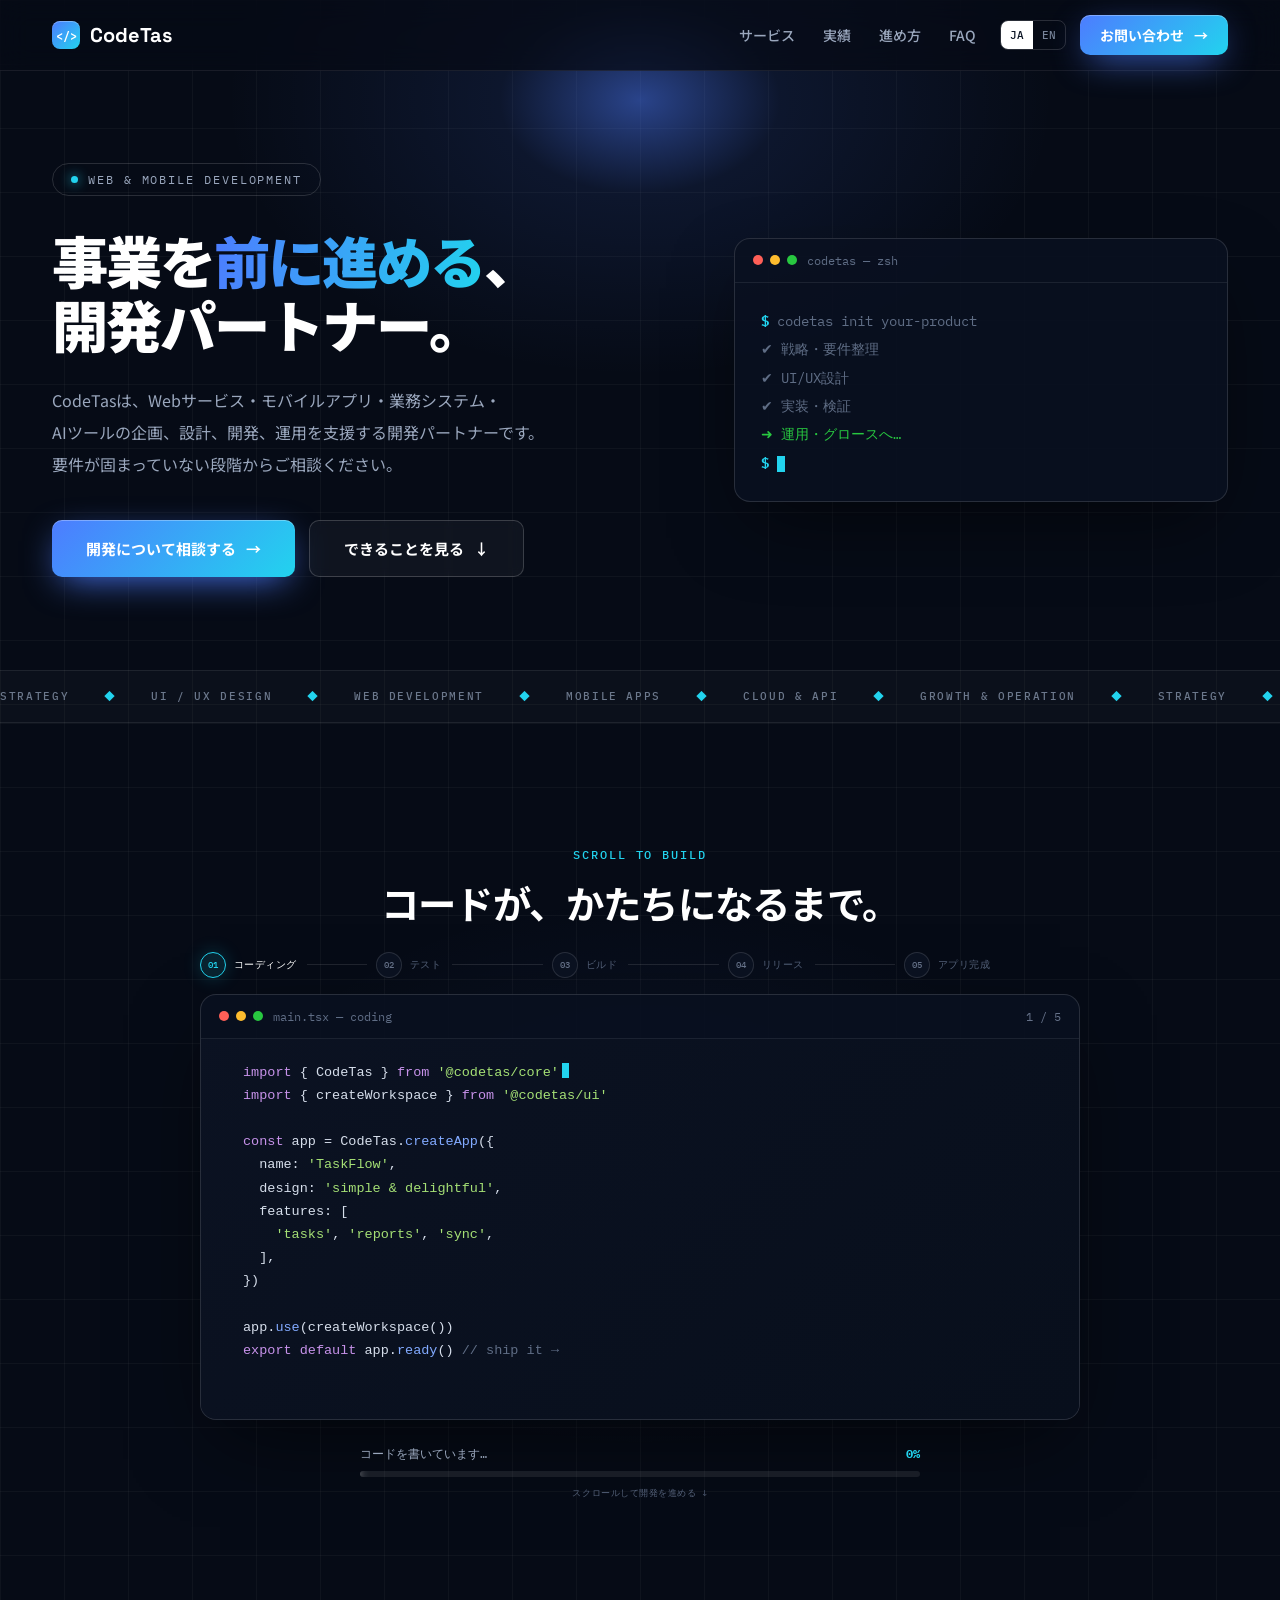
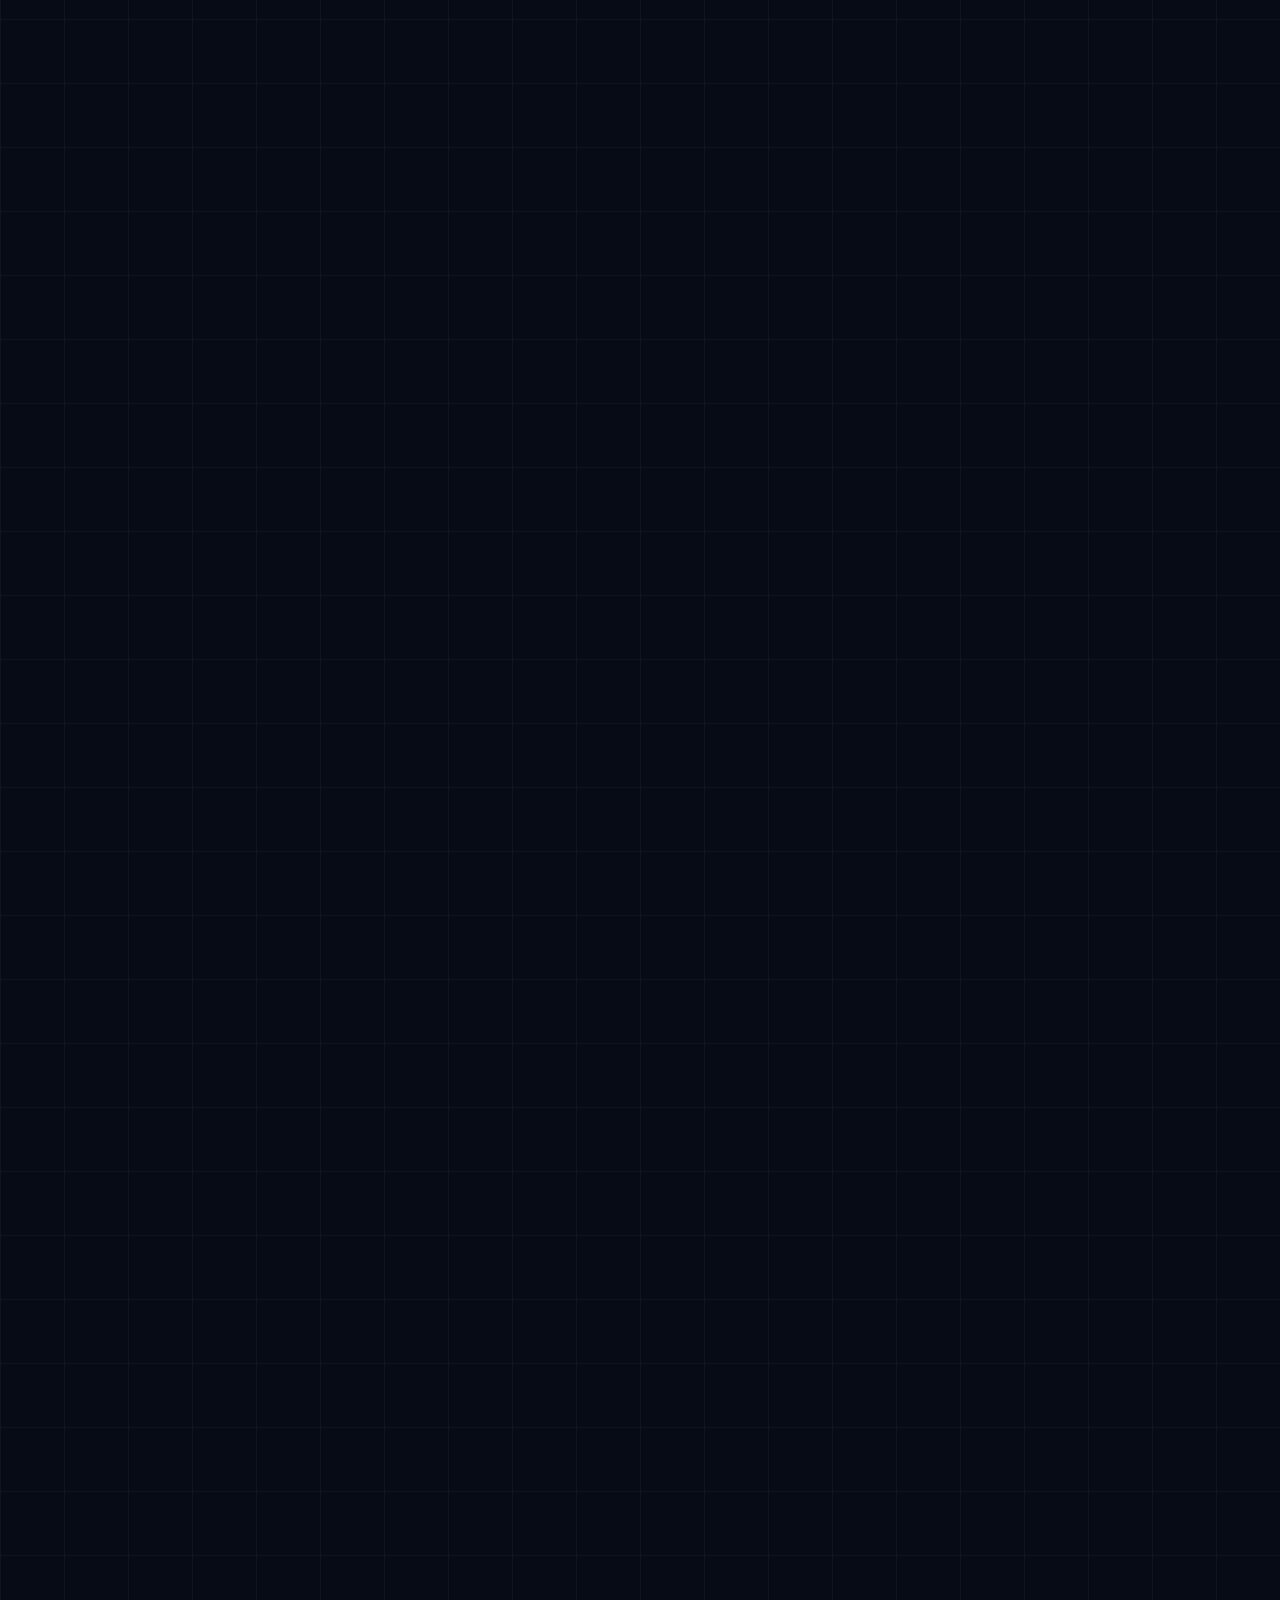
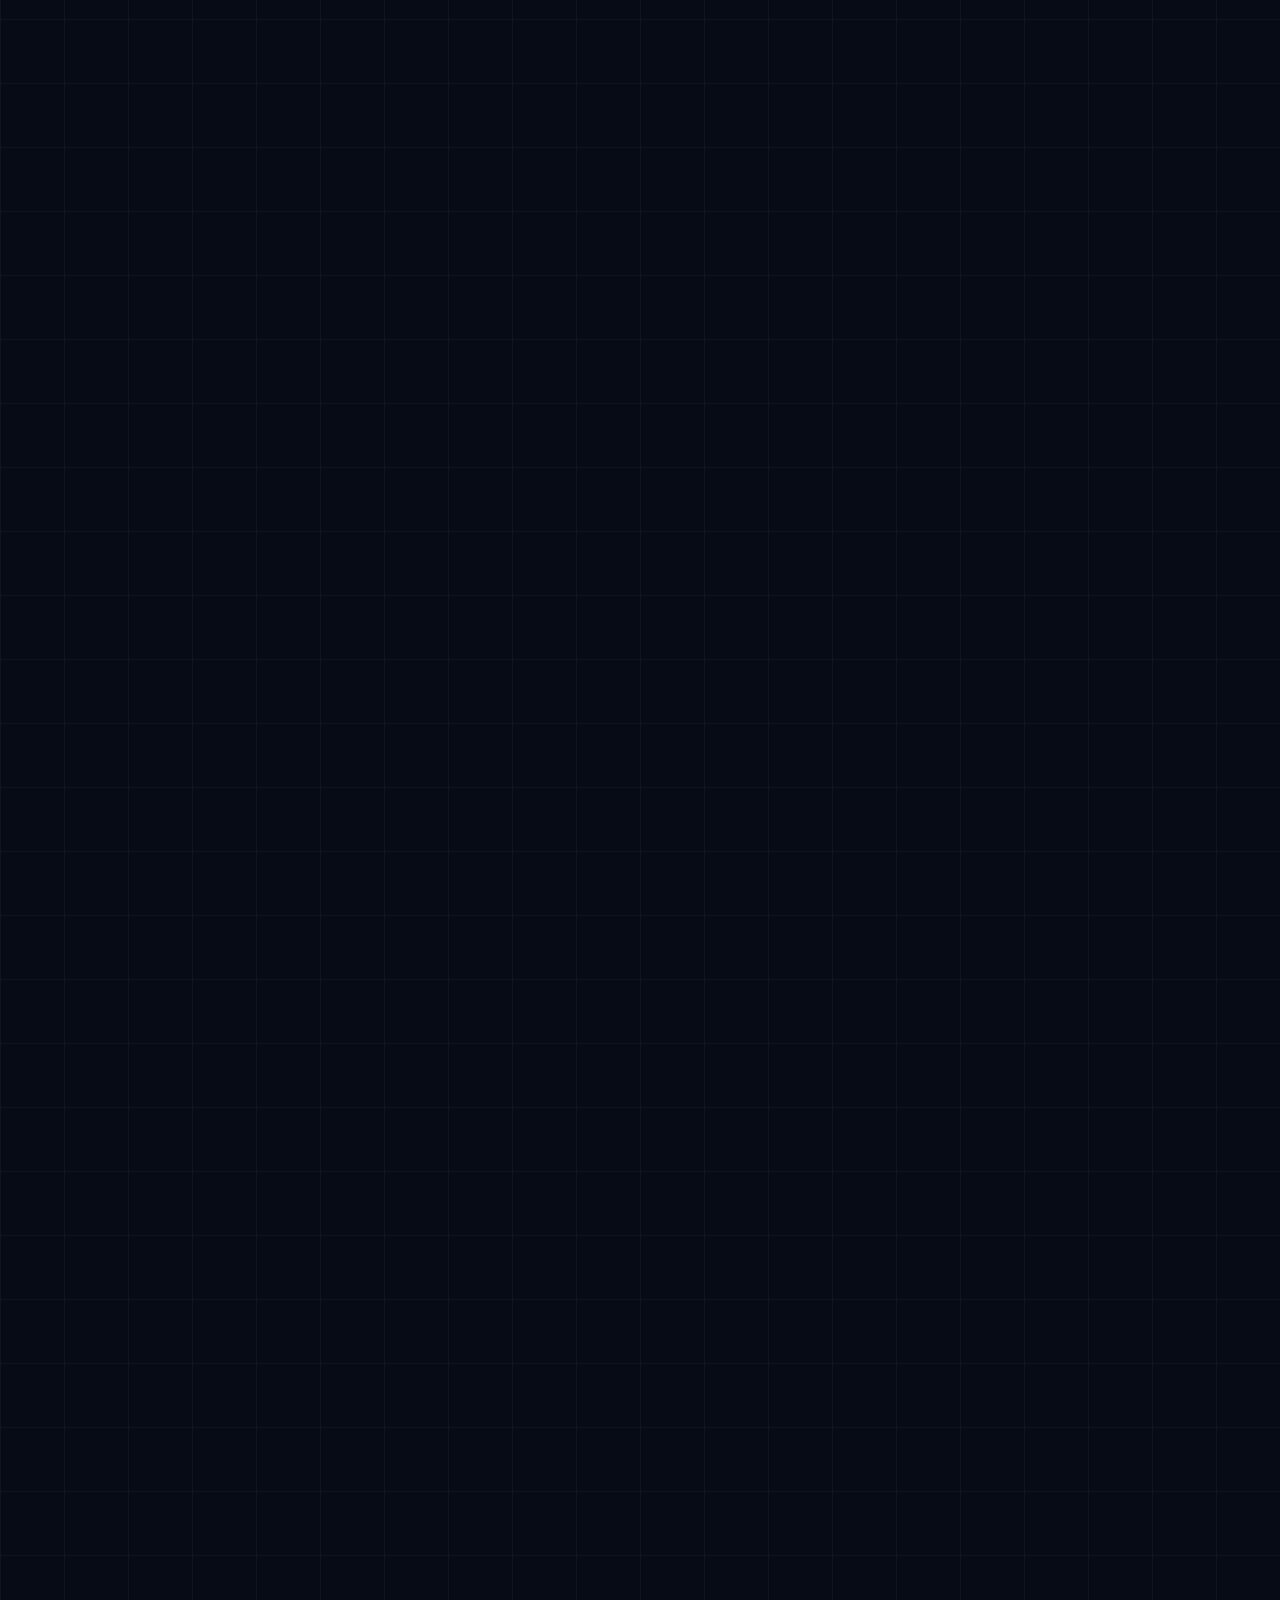
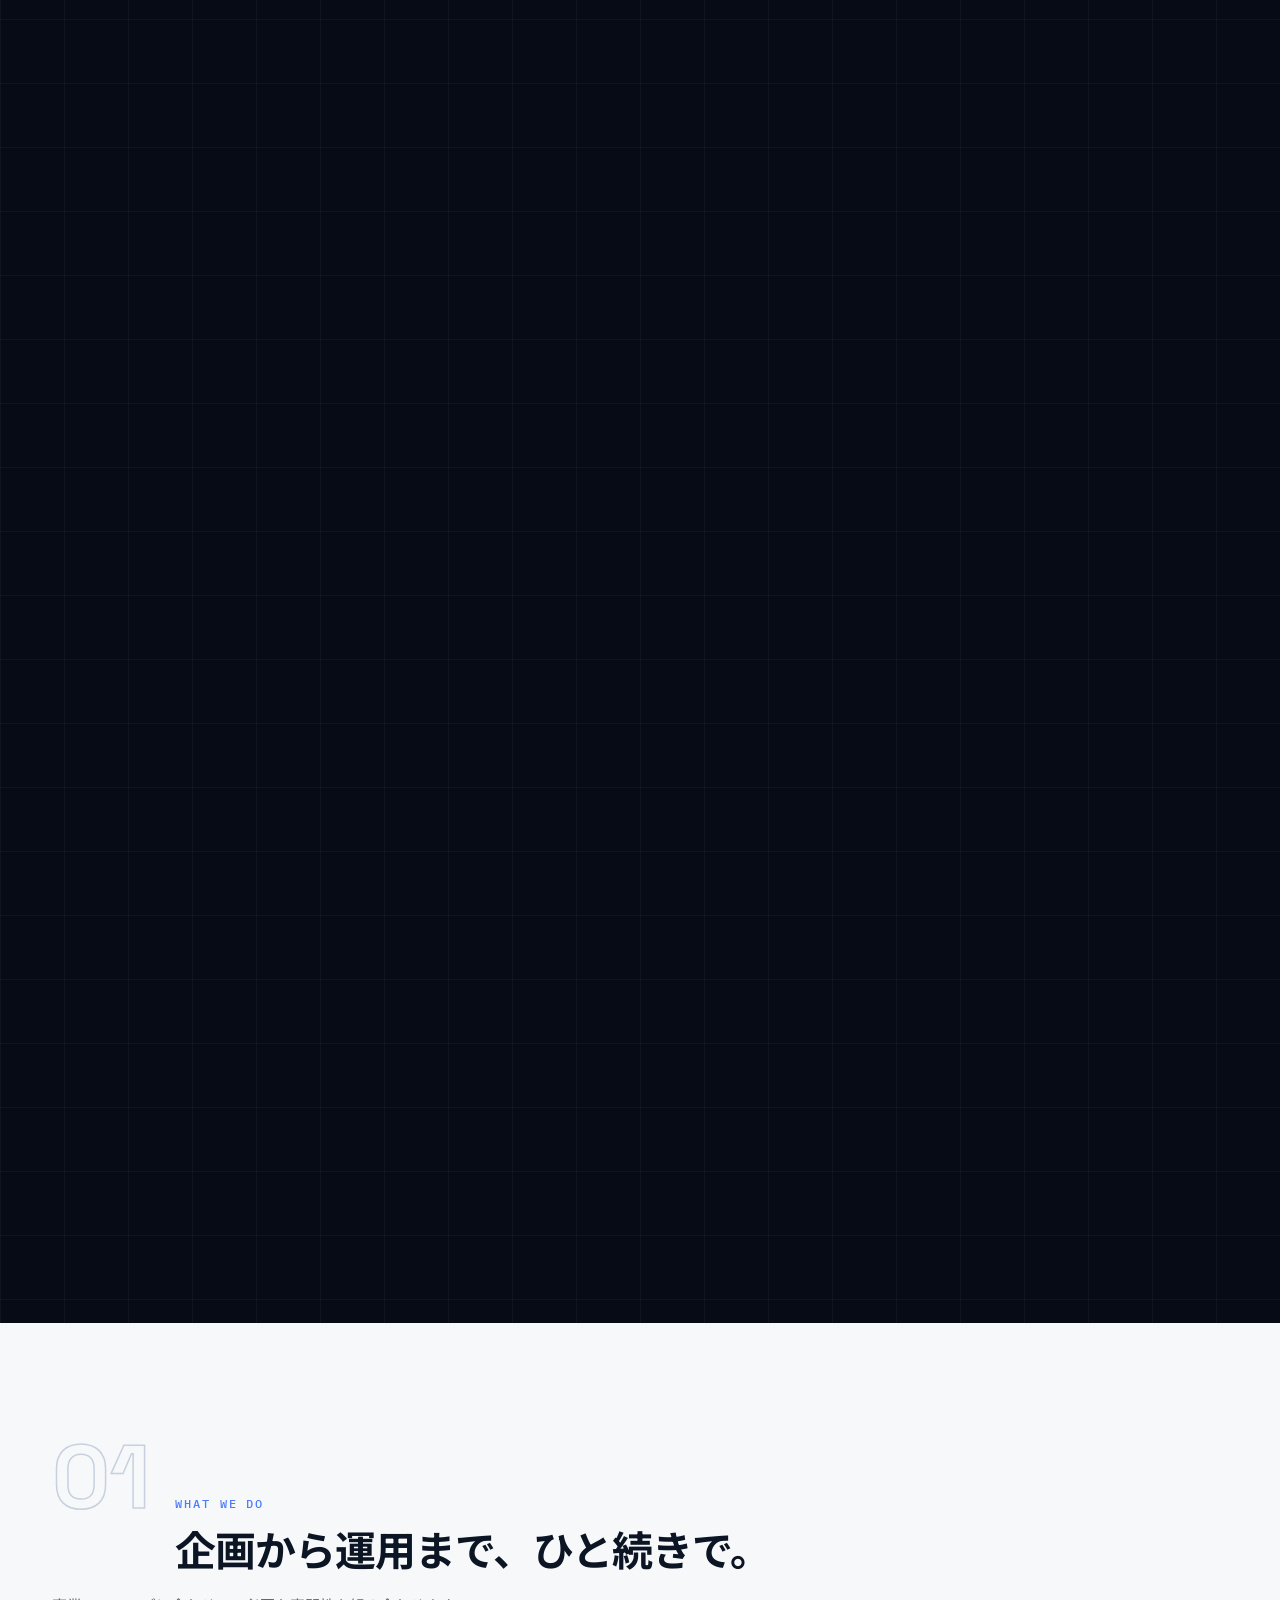
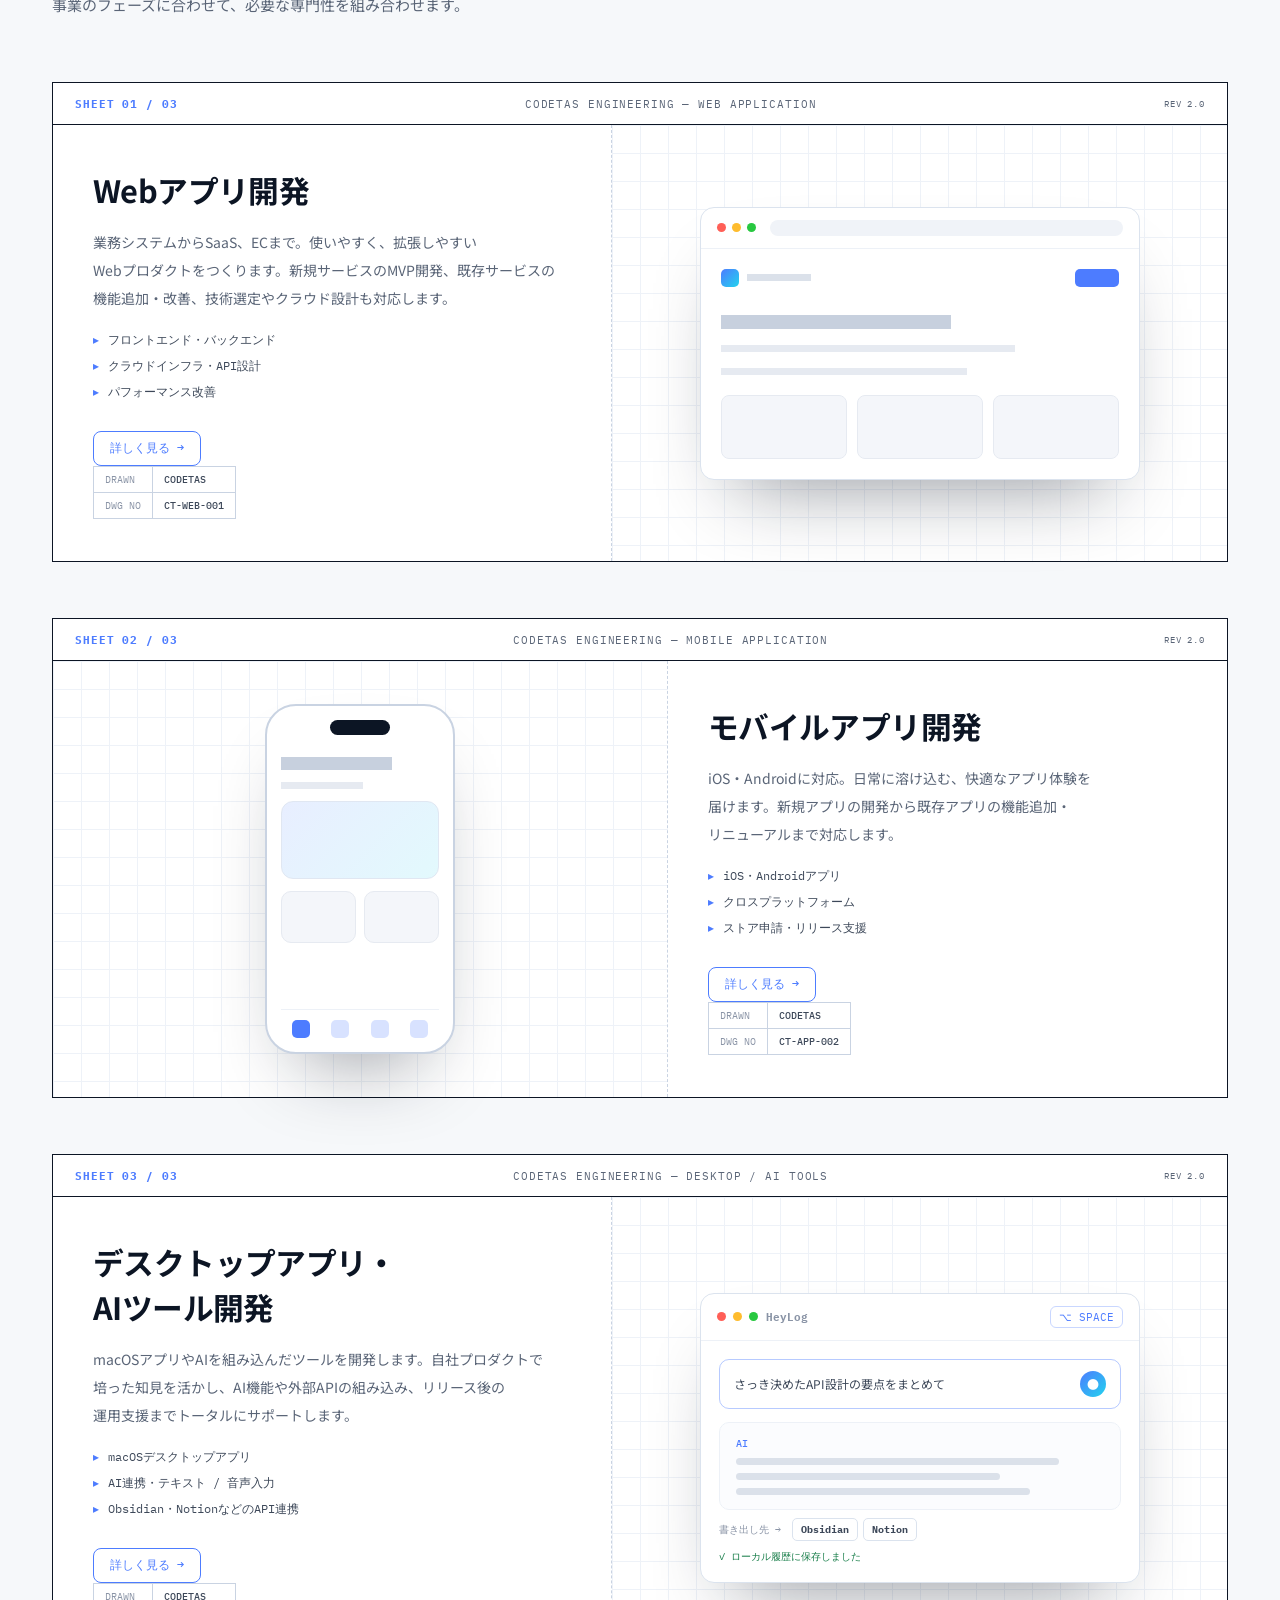
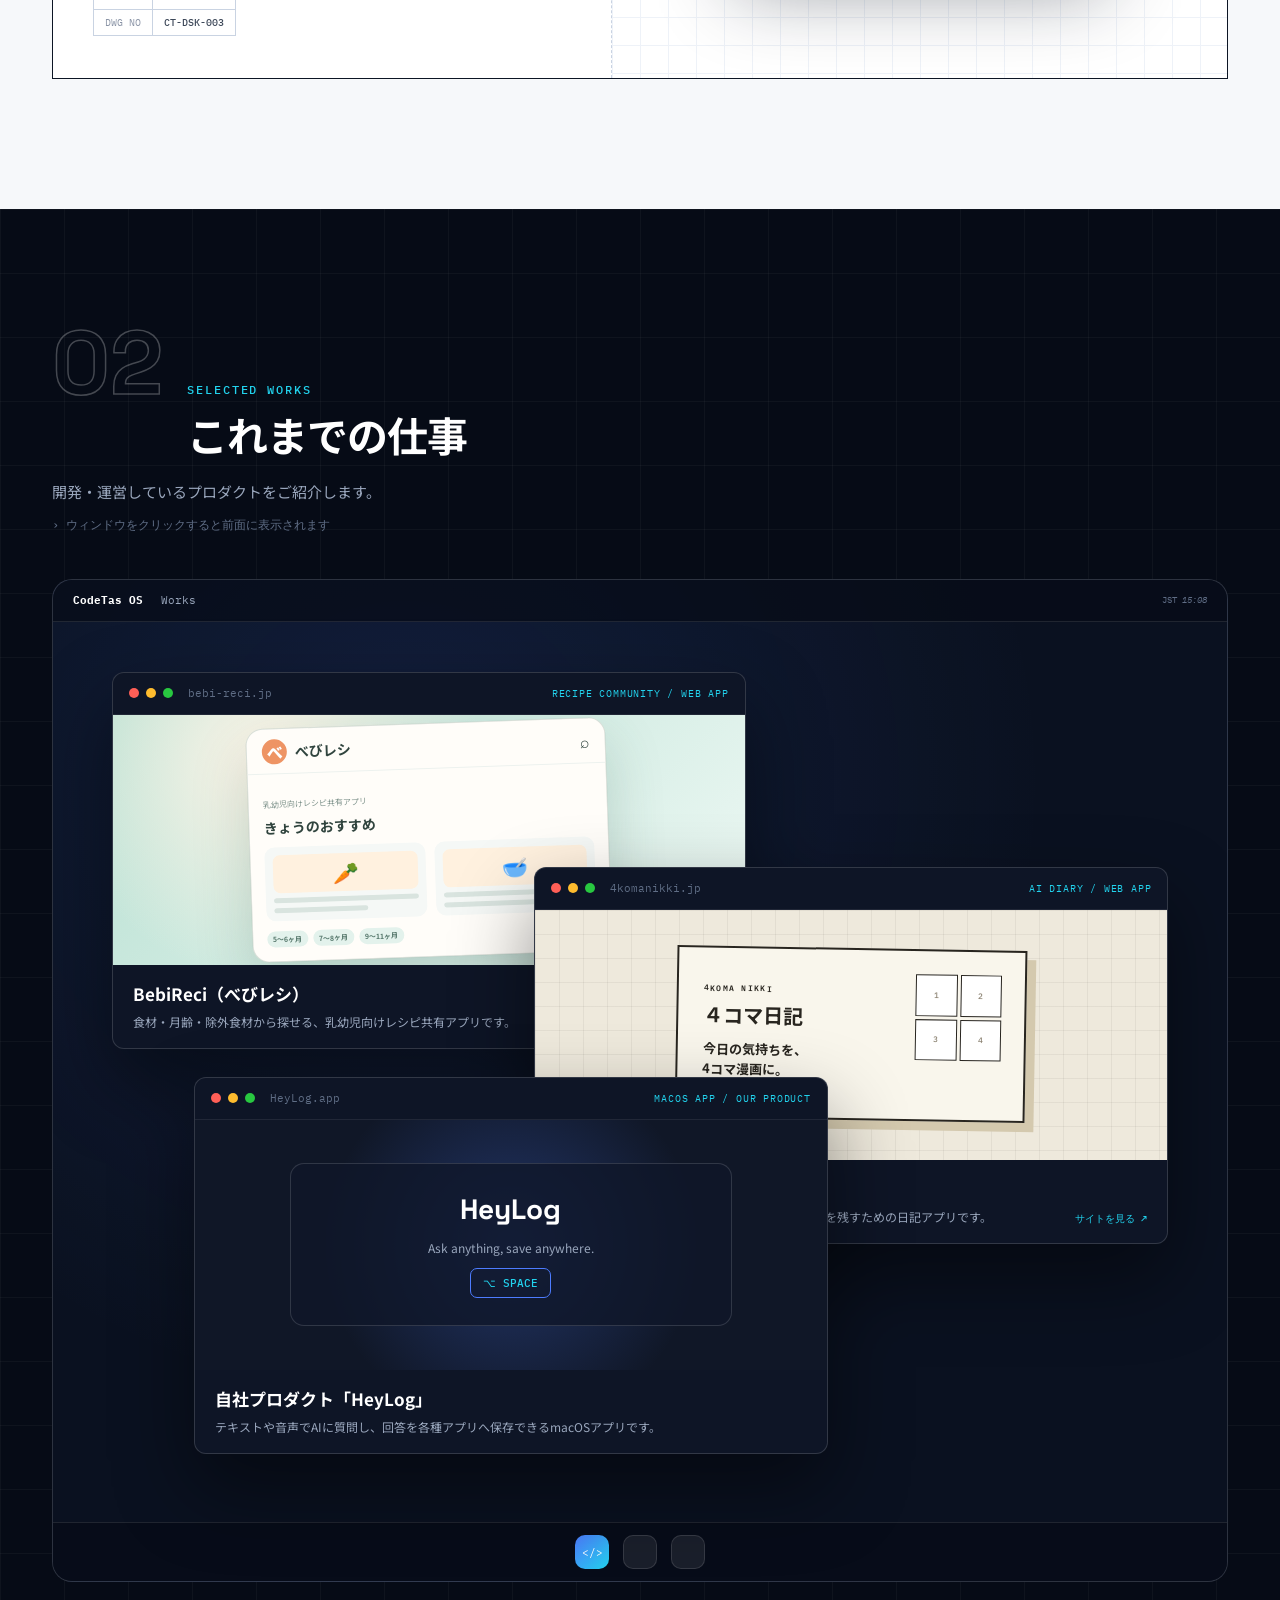
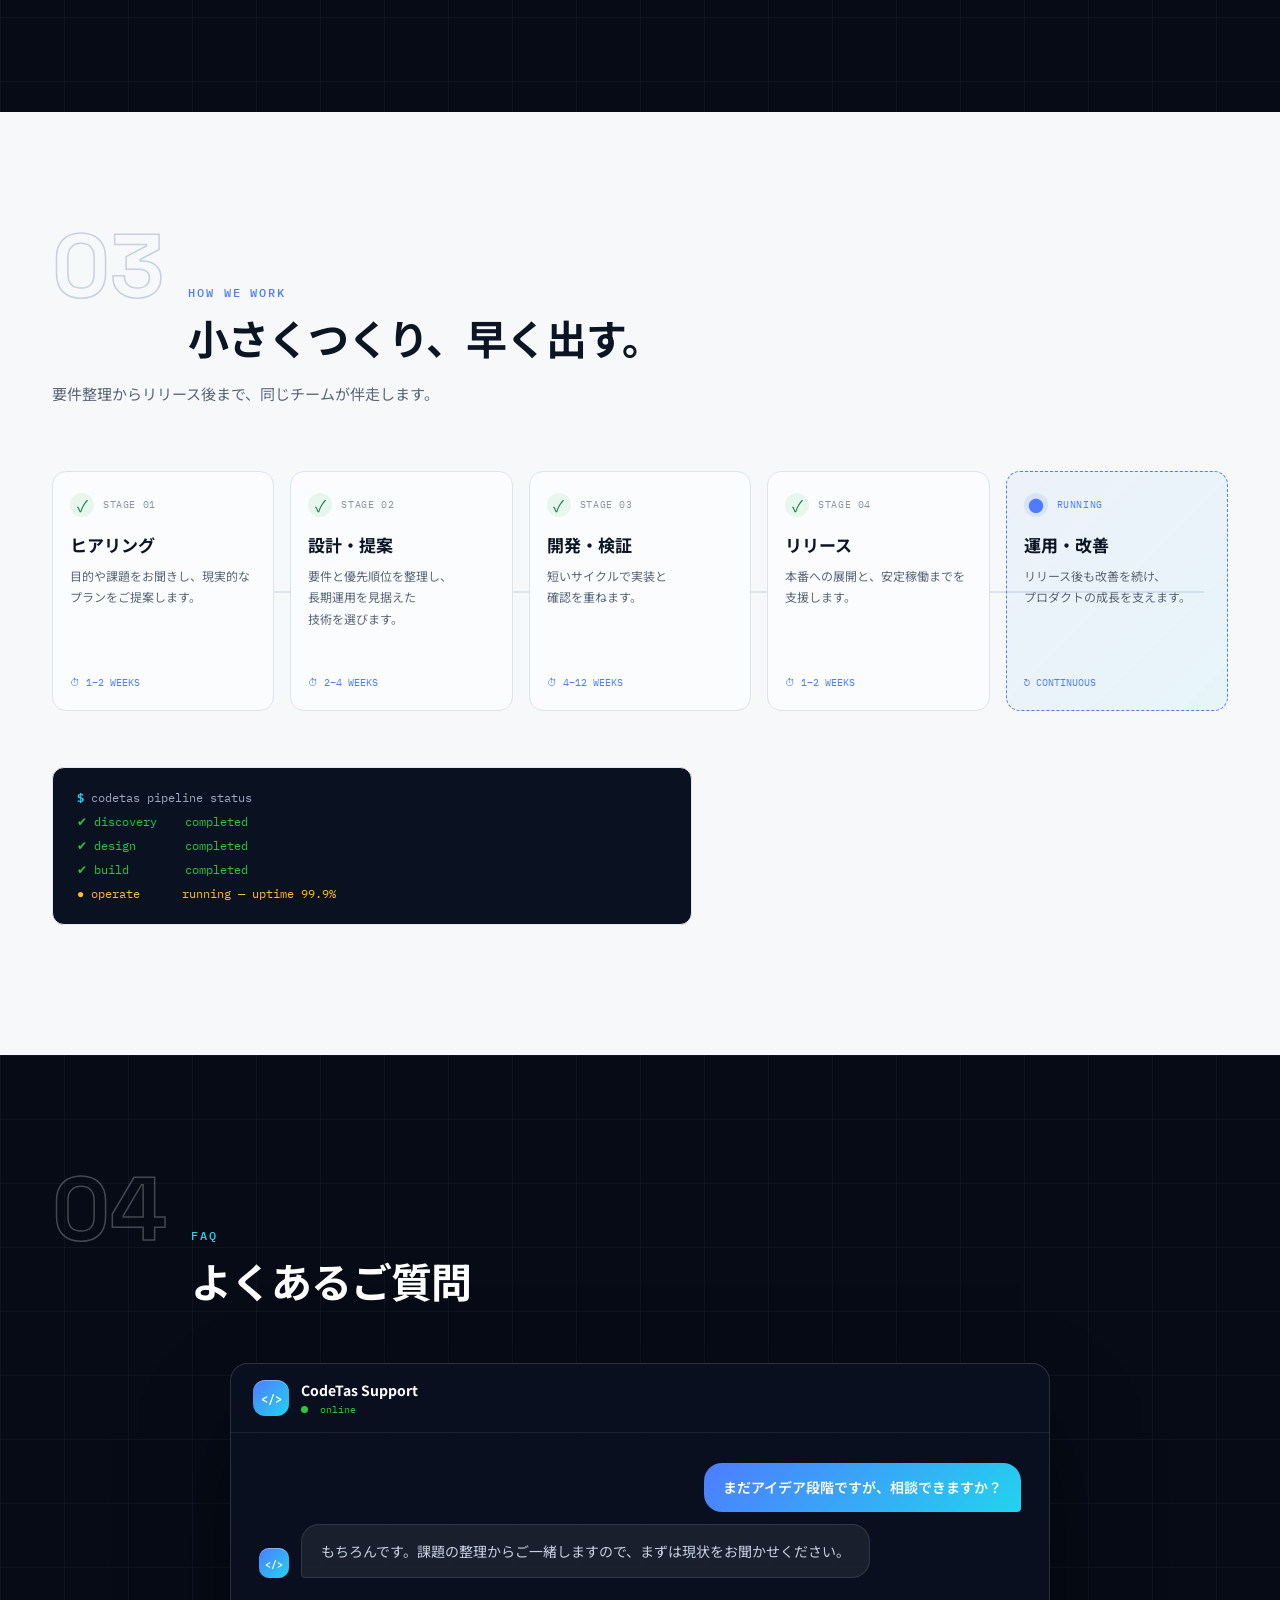
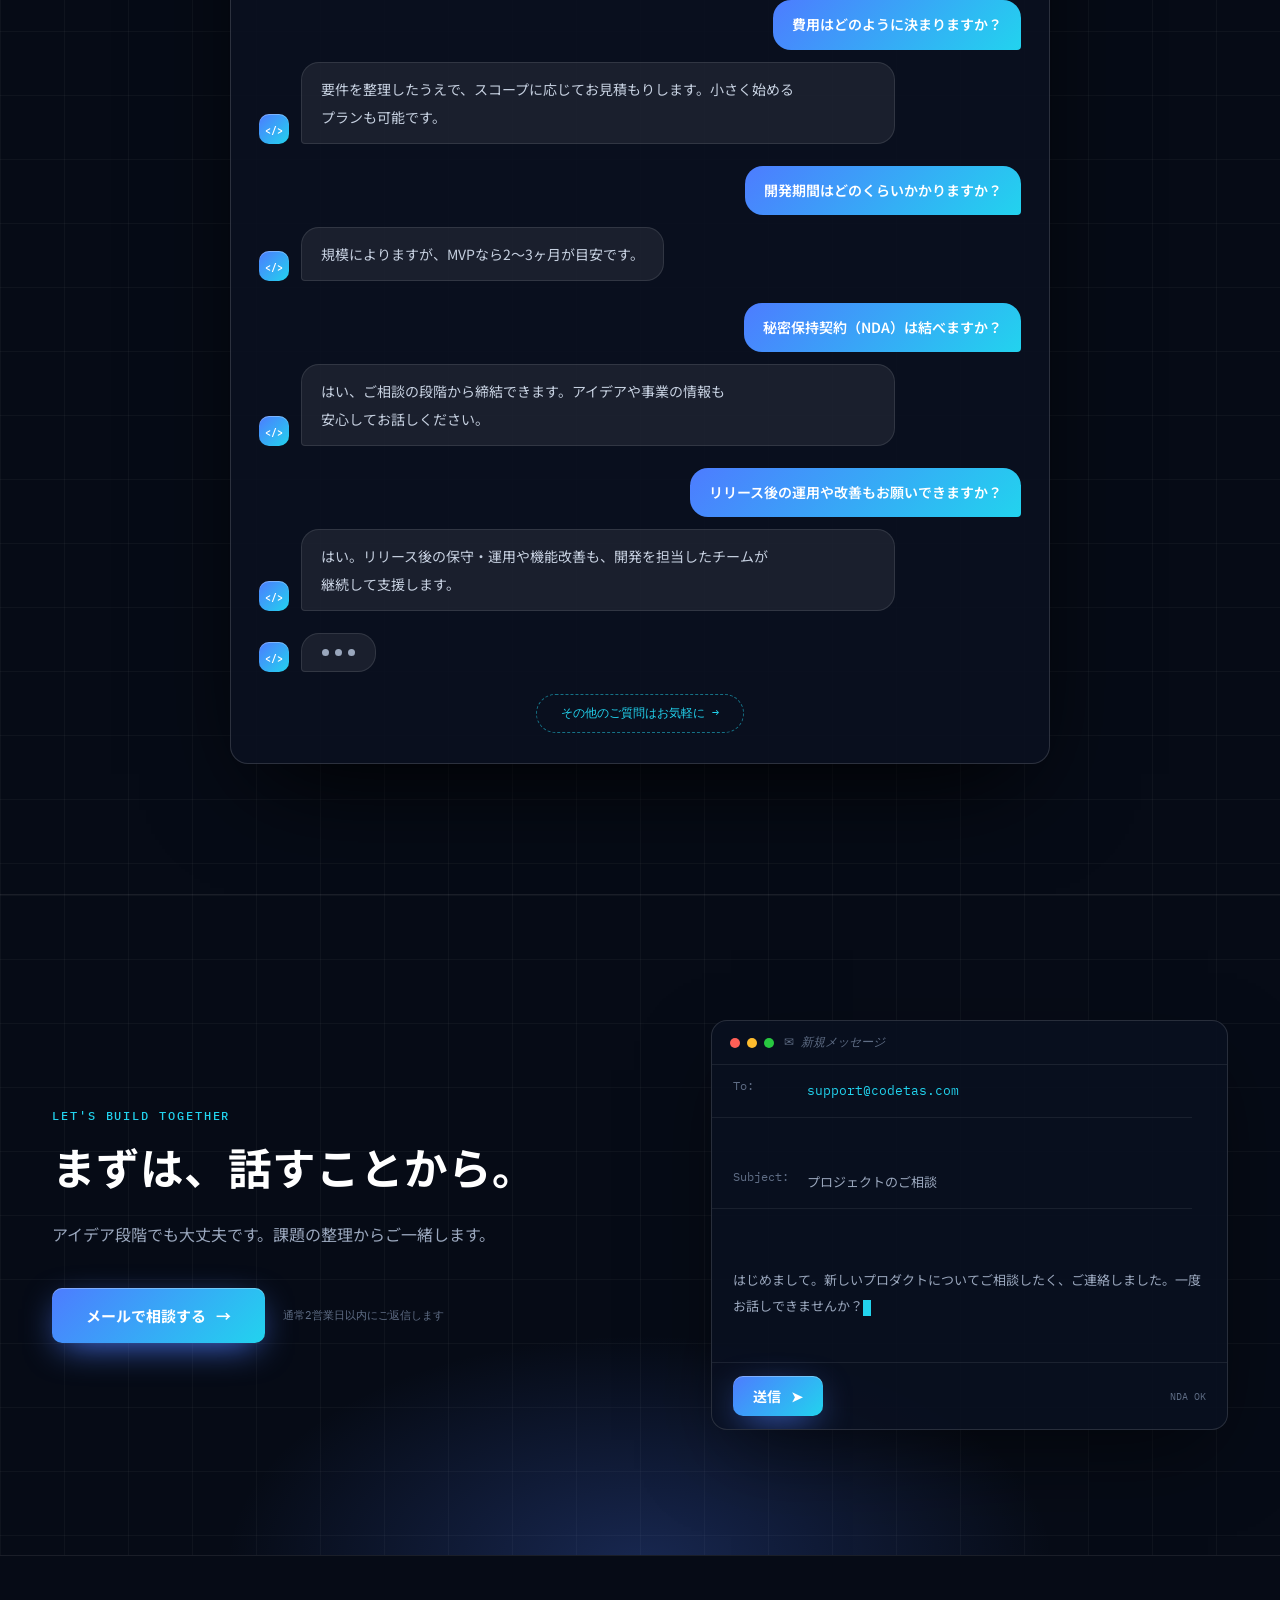
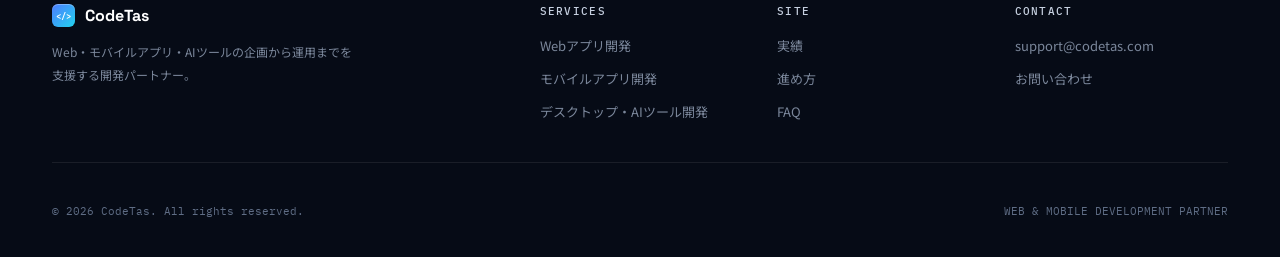
==== commit 2b4e5d4f: "fix: デザインを元に戻し、合意した修正のみに絞る - トップページのデザインを元に戻す（ターミナル表示・設計図風サービス等） - サービス詳細ページの見出しが背景と同色で読めない不具合を修正 - " ====
--- a/index.html
+++ b/index.html
@@ -36,8 +36,8 @@
     <link rel="preconnect" href="https://fonts.googleapis.com" />
     <link rel="preconnect" href="https://fonts.gstatic.com" crossorigin />
     <link href="https://fonts.googleapis.com/css2?family=IBM+Plex+Mono:wght@400;500;600&amp;family=Noto+Sans+JP:wght@400;500;700;900&amp;family=Space+Grotesk:wght@500;700&amp;display=swap" rel="stylesheet" />
-    <link rel="stylesheet" href="styles.css?v=20261005c" />
-    <script src="script.js?v=20261005c" defer></script>
+    <link rel="stylesheet" href="styles.css?v=20261005" />
+    <script src="script.js?v=20261005" defer></script>
 
     <!-- JSON-LD: Organization -->
     <script type="application/ld+json">
@@ -71,15 +71,49 @@
       "@context": "https://schema.org",
       "@type": "FAQPage",
       "mainEntity": [
-        {"@type": "Question","name": "まだアイデア段階ですが、相談できますか？","acceptedAnswer": {"@type": "Answer","text": "もちろんです。課題の整理からご一緒しますので、まずは現状をお聞かせください。"}},
-        {"@type": "Question","name": "費用はどのように決まりますか？","acceptedAnswer": {"@type": "Answer","text": "要件を整理したうえで、スコープに応じてお見積もりします。小さく始めるプランも可能です。"}},
-        {"@type": "Question","name": "開発期間はどのくらいかかりますか？","acceptedAnswer": {"@type": "Answer","text": "規模によりますが、MVPなら2〜3ヶ月が目安です。"}},
-        {"@type": "Question","name": "秘密保持契約（NDA）は結べますか？","acceptedAnswer": {"@type": "Answer","text": "はい、ご相談の段階から締結可能です。アイデアや事業情報も安心してお話しください。"}},
-        {"@type": "Question","name": "リリース後の運用や改善もお願いできますか？","acceptedAnswer": {"@type": "Answer","text": "はい。リリース後の保守・運用や機能改善も、開発を担当したチームが継続して支援します。"}}
+        {
+          "@type": "Question",
+          "name": "まだアイデア段階ですが、相談できますか？",
+          "acceptedAnswer": {
+            "@type": "Answer",
+            "text": "もちろんです。課題の整理からご一緒しますので、まずは現状をお聞かせください。"
+          }
+        },
+        {
+          "@type": "Question",
+          "name": "費用はどのように決まりますか？",
+          "acceptedAnswer": {
+            "@type": "Answer",
+            "text": "要件を整理したうえで、スコープに応じてお見積もりします。小さく始めるプランも可能です。"
+          }
+        },
+        {
+          "@type": "Question",
+          "name": "開発期間はどのくらいかかりますか？",
+          "acceptedAnswer": {
+            "@type": "Answer",
+            "text": "規模によりますが、MVPなら2〜3ヶ月が目安です。"
+          }
+        },
+        {
+          "@type": "Question",
+          "name": "秘密保持契約（NDA）は結べますか？",
+          "acceptedAnswer": {
+            "@type": "Answer",
+            "text": "はい、ご相談の段階から締結できます。アイデアや事業の情報も安心してお話しください。"
+          }
+        },
+        {
+          "@type": "Question",
+          "name": "リリース後の運用や改善もお願いできますか？",
+          "acceptedAnswer": {
+            "@type": "Answer",
+            "text": "はい。リリース後の保守・運用や機能改善も、開発を担当したチームが継続して支援します。"
+          }
+        }
       ]
     }
     </script>
-    <script>document.documentElement.classList.add("js")</script>
   </head>
   <body>
     <a href="#top" class="skip-link" data-i18n="skipLink">メインコンテンツへスキップ</a>
@@ -90,43 +124,33 @@
           <a href="#services" data-i18n="navServices">サービス</a><a href="#works" data-i18n="navWorks">実績</a><a href="#process" data-i18n="navProcess">進め方</a><a href="#faq">FAQ</a>
         </nav>
         <div class="nav-actions">
-          <div class="lang-switch" role="group" aria-label="言語選択"><button class="is-active" type="button" data-lang="ja">JA</button><button type="button" data-lang="en">EN</button></div>
-          <a class="button button--small" href="#contact"><span data-i18n="navContact">お問い合わせ</span><span aria-hidden="true">→</span></a>
-        </div>
-        <button class="menu-button" type="button" aria-label="メニューを開く" aria-expanded="false" aria-controls="mobile-nav" data-menu-button><span></span><span></span></button>
+          <div class="lang-switch" aria-label="言語選択"><button class="is-active" type="button" data-lang="ja">JA</button><button type="button" data-lang="en">EN</button></div>
+          <a class="button button--small" href="#contact"><span data-i18n="navContact">お問い合わせ</span><span>→</span></a>
+        </div>
+        <button class="menu-button" type="button" aria-label="メニューを開く" aria-expanded="false" data-menu-button><span></span><span></span></button>
       </div>
-      <nav class="mobile-nav" id="mobile-nav" data-mobile-nav aria-label="モバイルナビゲーション">
+      <nav class="mobile-nav" data-mobile-nav aria-label="モバイルナビゲーション">
         <a href="#services" data-i18n="navServices">サービス</a><a href="#works" data-i18n="navWorks">実績</a><a href="#process" data-i18n="navProcess">進め方</a><a href="#faq">FAQ</a><a href="#contact" data-i18n="navContact">お問い合わせ</a>
-        <div class="lang-switch" role="group" aria-label="言語選択"><button class="is-active" type="button" data-lang="ja">JA</button><button type="button" data-lang="en">EN</button></div>
+        <div class="lang-switch"><button class="is-active" type="button" data-lang="ja">JA</button><button type="button" data-lang="en">EN</button></div>
       </nav>
     </header>
 
     <main id="top" tabindex="-1">
-      <section class="hero">
+      <section class="hero grid-dark">
         <div class="hero-glow"></div>
         <div class="container hero-grid">
-          <div class="hero-copy">
-            <p class="pill-label"><i></i> WEB · MOBILE · AI DEVELOPMENT</p>
+          <div class="hero-copy reveal">
+            <p class="pill-label"><i></i> WEB &amp; MOBILE DEVELOPMENT</p>
             <h1><span class="h1-row"><span data-i18n="heroT1">事業を</span><em data-i18n="heroT2">前に進める</em><span data-i18n="heroT3">、</span></span><span class="h1-row" data-i18n="heroT4">開発パートナー。</span></h1>
-            <p class="hero-lead" data-i18n="heroSub">Webサービス・モバイルアプリ・業務システム・AIツールの企画から設計、開発、運用までを一貫して支援します。要件が固まっていない段階からご相談ください。</p>
-            <div class="hero-actions"><a class="button button--large" href="#contact"><span data-i18n="heroCta1">開発について相談する</span><span aria-hidden="true">→</span></a><a class="button button--ghost button--large" href="#works"><span data-i18n="heroCta2">実績を見る</span></a></div>
-            <ul class="hero-points"><li data-i18n="heroPoint1">アイデア段階から相談OK</li><li data-i18n="heroPoint2">NDA締結可</li><li data-i18n="heroPoint3">2営業日以内にご返信</li></ul>
-          </div>
-          <div class="showcase" aria-hidden="true">
-            <div class="sc-browser">
-              <div class="sc-bar"><i></i><i></i><i></i><span>bebi-reci.jp</span></div>
-              <div class="sc-browser-body">
-                <div class="sc-brand"><i>べ</i>べびレシ</div>
-                <h4>きょうのおすすめ</h4><small>食材・月齢から探せるレシピ</small>
-                <div class="sc-cards"><div><b>🥕</b><span></span><span></span></div><div><b>🥦</b><span></span><span></span></div><div><b>🍓</b><span></span><span></span></div></div>
-                <div class="sc-tags"><em>5〜6ヶ月</em><em>7〜8ヶ月</em><em>9〜11ヶ月</em></div>
-              </div>
-            </div>
-            <div class="sc-phone"><div class="sc-phone-body"><small>4KOMA NIKKI</small><h4>４コマ日記</h4><div class="sc-koma"><span></span><span></span><span></span><span></span></div><p>今日の気持ちを、4コマ漫画に。</p></div></div>
-            <div class="sc-app"><header><span class="brand-mark">&lt;/&gt;</span>HeyLog<em>⌥ SPACE</em></header><p>会議の要点をまとめて<i></i></p><small>✓ Obsidian に保存しました</small></div>
-          </div>
-        </div>
-        <div class="cap-strip"><div class="container"><p>WHAT WE BUILD</p><ul><li data-i18n="cap1">Webアプリ・SaaS</li><li data-i18n="cap2">業務システム</li><li data-i18n="cap3">iOS / Android</li><li data-i18n="cap4">macOSアプリ</li><li data-i18n="cap5">AI連携・LLM活用</li><li data-i18n="cap6">クラウド・API設計</li></ul></div></div>
+            <p class="hero-lead" data-i18n="heroSub">CodeTasは、Webサービス・モバイルアプリ・業務システム・AIツールの企画、設計、開発、運用を支援する開発パートナーです。要件が固まっていない段階からご相談ください。</p>
+            <div class="hero-actions"><a class="button button--large" href="#contact"><span data-i18n="heroCta1">開発について相談する</span><span>→</span></a><a class="button button--outline button--large" href="#services"><span data-i18n="heroCta2">できることを見る</span><span>↓</span></a></div>
+          </div>
+          <div class="terminal reveal reveal--delay" aria-label="CodeTas terminal">
+            <div class="window-bar"><span class="traffic"><i></i><i></i><i></i></span><span>codetas — zsh</span></div>
+            <div class="terminal-body"><p><b>$</b> codetas init your-product</p><p>✔ <span data-i18n="term1">戦略・要件整理</span></p><p>✔ <span data-i18n="term2">UI/UX設計</span></p><p>✔ <span data-i18n="term3">実装・検証</span></p><p class="success">➜ <span data-i18n="term4">運用・グロースへ…</span></p><p><b>$</b> <i class="cursor"></i></p></div>
+          </div>
+        </div>
+        <div class="marquee"><div>STRATEGY <i>◆</i> UI / UX DESIGN <i>◆</i> WEB DEVELOPMENT <i>◆</i> MOBILE APPS <i>◆</i> CLOUD &amp; API <i>◆</i> GROWTH &amp; OPERATION <i>◆</i> STRATEGY <i>◆</i> UI / UX DESIGN <i>◆</i> WEB DEVELOPMENT <i>◆</i> MOBILE APPS <i>◆</i></div></div>
       </section>
 
       <section class="build-story grid-dark" data-build>
@@ -190,111 +214,50 @@
         </div>
       </section>
 
-      <section class="section" id="about">
-        <div class="container">
-          <div class="section-head reveal"><div><p class="eyebrow">Why CodeTas</p><h2 data-i18n="whyTitle"><span class="phrase">つくって終わり、</span><span class="phrase">にしない開発を。</span></h2></div><p class="section-lead" data-i18n="whySub">事業の目的から逆算して、必要なものを必要な順番でつくります。</p></div>
-          <div class="strengths">
-            <article class="strength reveal"><b>01</b><h3 data-i18n="why1Title">企画から運用まで、ひとつのチームで</h3><p data-i18n="why1Desc">要件整理・設計・開発・リリース後の改善まで同じチームが担当します。窓口が分かれないので、意図が途中で失われません。</p></article>
-            <article class="strength reveal reveal--delay"><b>02</b><h3 data-i18n="why2Title">自社プロダクトで磨いた実践力</h3><p data-i18n="why2Desc">自ら企画・運営するWebサービスやmacOSアプリの知見を、受託開発にもそのまま活かします。</p></article>
-            <article class="strength reveal reveal--delay"><b>03</b><h3 data-i18n="why3Title">小さくつくり、早く出す</h3><p data-i18n="why3Desc">まずはMVPで仮説を検証し、短いサイクルで実装と確認を重ねます。無駄な開発費をかけずに前進できます。</p></article>
-          </div>
-        </div>
-      </section>
-
-      <section class="section section--paper" id="services">
-        <div class="container">
-          <div class="section-head reveal"><div><p class="eyebrow">Services</p><h2 data-i18n="servicesTitle"><span class="phrase">企画から</span><span class="phrase">運用まで、</span><span class="phrase">ひと続きで。</span></h2></div><p class="section-lead" data-i18n="servicesSub">事業のフェーズに合わせて、必要な専門性を組み合わせます。</p></div>
-          <div class="services">
-            <article class="service-card reveal">
-              <div class="service-art" aria-hidden="true"><div class="mk-browser"><header><i></i><i></i><i></i></header><div><span class="mk-line mk-line--title"></span><span class="mk-line"></span><span class="mk-line mk-line--short"></span><div class="mk-grid"><i></i><i></i><i></i></div></div></div></div>
-              <div class="service-body"><small>WEB</small><h3 data-i18n="svc1Title">Webアプリ開発</h3><p data-i18n="svc1Desc">業務システムからSaaS、ECまで。新規サービスのMVP開発、既存サービスの機能追加・改善、技術選定やクラウド設計も対応します。</p><ul><li data-i18n="svc1I1">フロントエンド・バックエンド</li><li data-i18n="svc1I2">クラウド・API設計</li><li data-i18n="svc1I3">パフォーマンス改善</li></ul><a href="services/web-development.html" class="text-link"><span data-i18n="serviceDetail">詳しく見る</span><span aria-hidden="true">→</span></a></div>
-            </article>
-            <article class="service-card reveal reveal--delay">
-              <div class="service-art" aria-hidden="true"><div class="mk-phone mk-phone2"></div><div class="mk-phone"><span class="mk-line mk-line--short"></span><div class="mk-card"></div><span class="mk-line"></span><span class="mk-line mk-line--short"></span><nav><i></i><i></i><i></i><i></i></nav></div></div>
-              <div class="service-body"><small>MOBILE</small><h3 data-i18n="svc2Title">モバイルアプリ開発</h3><p data-i18n="svc2Desc">iOS・Androidに対応。日常に溶け込む快適なアプリ体験を、新規開発から既存アプリの機能追加・リニューアルまで届けます。</p><ul><li data-i18n="svc2I1">iOS・Android</li><li data-i18n="svc2I2">クロスプラットフォーム</li><li data-i18n="svc2I3">ストア申請・リリース支援</li></ul><a href="services/mobile-development.html" class="text-link"><span data-i18n="serviceDetail">詳しく見る</span><span aria-hidden="true">→</span></a></div>
-            </article>
-            <article class="service-card reveal reveal--delay">
-              <div class="service-art" aria-hidden="true"><div class="mk-ai"><p><span data-i18n="aiPrompt">さっき決めたAPI設計の要点をまとめて</span><i></i></p><div><span></span><span></span><span></span></div><footer><em>Obsidian</em><em>Notion</em></footer></div></div>
-              <div class="service-body"><small>DESKTOP / AI</small><h3 data-i18n="svc3Title"><span class="phrase">デスクトップアプリ・</span><span class="phrase">AIツール開発</span></h3><p data-i18n="svc3Desc">macOSアプリやAIを組み込んだツールを開発します。AI機能や外部APIの組み込みから、リリース後の運用まで支援します。</p><ul><li data-i18n="svc3I1">macOSアプリ</li><li data-i18n="svc3I2">AI連携・音声入力</li><li data-i18n="svc3I3">Obsidian・Notion等のAPI連携</li></ul><a href="services/ai-tools-development.html" class="text-link"><span data-i18n="serviceDetail">詳しく見る</span><span aria-hidden="true">→</span></a></div>
-            </article>
-          </div>
-        </div>
-      </section>
-
-      <section class="section section--dark" id="works">
-        <div class="container">
-          <div class="section-head reveal"><div><p class="eyebrow">Works</p><h2 data-i18n="worksTitle">これまでの仕事</h2></div><p class="section-lead" data-i18n="worksSub">企画から開発・運営まで手がけているプロダクトをご紹介します。</p></div>
-          <div class="works">
-            <article class="work reveal">
-              <div class="work-art work-art--bebireci" aria-hidden="true"><div class="wa-bebi"><header><i>べ</i>べびレシ</header><div><b>🥕</b><b>🥣</b></div><p><em>5〜6ヶ月</em><em>7〜8ヶ月</em></p></div></div>
-              <div class="work-body"><div class="work-tags"><span>WEB APP</span><span>COMMUNITY</span></div><h3 data-i18n="work1Title">BebiReci（べびレシ）</h3><p data-i18n="work1Desc">食材・月齢・除外食材から探せる、乳幼児向けレシピ共有アプリです。</p><a class="text-link" href="https://bebi-reci.jp/" target="_blank" rel="noopener"><span data-i18n="visitSite">サイトを見る</span><span aria-hidden="true">↗</span></a></div>
-            </article>
-            <article class="work reveal reveal--delay">
-              <div class="work-art work-art--komanikki" aria-hidden="true"><div class="wa-koma"><small>4KOMA NIKKI</small><b>４コマ日記</b><div><i></i><i></i><i></i><i></i></div></div></div>
-              <div class="work-body"><div class="work-tags"><span>WEB APP</span><span>GENERATIVE AI</span></div><h3 data-i18n="work2Title">4komanikki（４コマ日記）</h3><p data-i18n="work2Desc">書いた日記をAIがやさしい4コマ漫画にしてくれる、心を残すための日記アプリです。</p><a class="text-link" href="https://4komanikki.jp/" target="_blank" rel="noopener"><span data-i18n="visitSite">サイトを見る</span><span aria-hidden="true">↗</span></a></div>
-            </article>
-            <article class="work reveal reveal--delay">
-              <div class="work-art work-art--heylog" aria-hidden="true"><div class="wa-hey"><b>HeyLog</b><p>Ask anything, save anywhere.</p><span>⌥ SPACE</span></div></div>
-              <div class="work-body"><div class="work-tags"><span class="is-own" data-i18n="ownProduct">自社プロダクト</span><span>MACOS APP</span></div><h3>HeyLog</h3><p data-i18n="work3Desc">テキストや音声でAIに質問し、回答をObsidianやNotionなどへ保存できるmacOSアプリです。</p></div>
-            </article>
-          </div>
-        </div>
-      </section>
-
-      <section class="section section--paper" id="process">
-        <div class="container">
-          <div class="section-head reveal"><div><p class="eyebrow">Process</p><h2 data-i18n="processTitle"><span class="phrase">小さくつくり、</span><span class="phrase">早く出す。</span></h2></div><p class="section-lead" data-i18n="processSub">要件整理からリリース後まで、同じチームが伴走します。期間は一般的な目安です。</p></div>
-          <ol class="process reveal">
-            <li><i>01</i><h3 data-i18n="step1Title">ヒアリング</h3><p data-i18n="step1Desc">目的や課題をお聞きし、現実的なプランをご提案します。</p><small data-i18n="step1Time">1〜2週間</small></li>
-            <li><i>02</i><h3 data-i18n="step2Title">設計・提案</h3><p data-i18n="step2Desc">要件と優先順位を整理し、長期運用を見据えた技術を選びます。</p><small data-i18n="step2Time">2〜4週間</small></li>
-            <li><i>03</i><h3 data-i18n="step3Title">開発・検証</h3><p data-i18n="step3Desc">短いサイクルで実装と確認を重ね、認識のズレを早めに解消します。</p><small data-i18n="step3Time">4〜12週間</small></li>
-            <li><i>04</i><h3 data-i18n="step4Title">リリース</h3><p data-i18n="step4Desc">本番への展開と、安定稼働までを支援します。</p><small data-i18n="step4Time">1〜2週間</small></li>
-            <li><i>05</i><h3 data-i18n="step5Title">運用・改善</h3><p data-i18n="step5Desc">リリース後も改善を続け、プロダクトの成長を支えます。</p><small data-i18n="step5Time">継続</small></li>
-          </ol>
-        </div>
-      </section>
-
-      <section class="section" id="faq">
-        <div class="container">
-          <div class="section-head section-head--center reveal"><p class="eyebrow">FAQ</p><h2 data-i18n="faqTitle">よくあるご質問</h2></div>
-          <div class="faq-list reveal">
-            <details open><summary data-i18n="faq1Q">まだアイデア段階ですが、相談できますか？</summary><p data-i18n="faq1A">もちろんです。課題の整理からご一緒しますので、まずは現状をお聞かせください。</p></details>
-            <details><summary data-i18n="faq2Q">費用はどのように決まりますか？</summary><p data-i18n="faq2A">要件を整理したうえで、スコープに応じてお見積もりします。小さく始めるプランも可能です。</p></details>
-            <details><summary data-i18n="faq3Q">開発期間はどのくらいかかりますか？</summary><p data-i18n="faq3A">規模によりますが、MVPなら2〜3ヶ月が目安です。</p></details>
-            <details><summary data-i18n="faq4Q">秘密保持契約（NDA）は結べますか？</summary><p data-i18n="faq4A">はい、ご相談の段階から締結可能です。アイデアや事業情報も安心してお話しください。</p></details>
-            <details><summary data-i18n="faq5Q">リリース後の運用や改善もお願いできますか？</summary><p data-i18n="faq5A">はい。リリース後の保守・運用や機能改善も、開発を担当したチームが継続して支援します。</p></details>
-          </div>
-        </div>
-      </section>
-
-      <section class="contact" id="contact">
-        <div class="contact-glow"></div>
-        <div class="container contact-grid">
-          <div class="reveal">
-            <p class="eyebrow" style="color:var(--cyan)">Contact</p>
-            <h2 data-i18n="contactTitle"><span class="phrase">まずは、</span><span class="phrase">話すことから。</span></h2>
-            <p class="contact-sub" data-i18n="contactSub">アイデア段階でも大丈夫です。課題の整理からご一緒します。</p>
-            <div class="contact-action"><a class="button button--large" href="mailto:support@codetas.com?subject=%E3%83%97%E3%83%AD%E3%82%B8%E3%82%A7%E3%82%AF%E3%83%88%E3%81%AE%E3%81%94%E7%9B%B8%E8%AB%87" data-mailto><span data-i18n="contactCta">メールで相談する</span><span aria-hidden="true">→</span></a></div>
-            <p class="contact-mail"><a href="mailto:support@codetas.com">support@codetas.com</a></p>
-          </div>
-          <div class="contact-card reveal reveal--delay">
-            <h3 data-i18n="prepTitle">ご相談時にお知らせいただくとスムーズです</h3>
-            <p data-i18n="prepSub">決まっていない項目があっても問題ありません。</p>
-            <ul><li data-i18n="prep1">実現したいこと・現在の課題</li><li data-i18n="prep2">想定しているスケジュール</li><li data-i18n="prep3">ご予算感（未定でも可）</li><li data-i18n="prep4">参考にしているサービスや資料</li></ul>
-            <div class="contact-meta"><span data-i18n="meta1">2営業日以内にご返信</span><span data-i18n="meta2">NDA締結可</span></div>
-          </div>
-        </div>
-      </section>
+      <section class="light-section" id="services">
+        <div class="container section-pad">
+          <div class="section-title reveal"><span>01</span><div><p>WHAT WE DO</p><h2 data-i18n="servicesTitle"><span class="phrase">企画から</span><span class="phrase">運用まで、</span><span class="phrase">ひと続きで。</span></h2></div></div>
+          <p class="section-lead reveal" data-i18n="servicesSub">事業のフェーズに合わせて、必要な専門性を組み合わせます。</p>
+          <div class="blueprints">
+            <article class="blueprint reveal"><header><b>SHEET 01 / 03</b><span>CODETAS ENGINEERING — WEB APPLICATION</span><small>REV 2.0</small></header><div class="blueprint-grid"><div class="blueprint-copy"><h3 data-i18n="svc1Title">Webアプリ開発</h3><p data-i18n="svc1Desc">業務システムからSaaS、ECまで。使いやすく、拡張しやすいWebプロダクトをつくります。新規サービスのMVP開発、既存サービスの機能追加・改善、技術選定やクラウド設計も対応します。</p><ul><li data-i18n="svc1I1">フロントエンド・バックエンド</li><li data-i18n="svc1I2">クラウドインフラ・API設計</li><li data-i18n="svc1I3">パフォーマンス改善</li></ul><a href="services/web-development.html" class="blueprint-detail-link" data-i18n="serviceDetail">詳しく見る →</a><div class="drawing-label"><span>DRAWN</span><b>CODETAS</b><span>DWG NO</span><b>CT-WEB-001</b></div></div><div class="drawing drawing-web"><div class="browser-mock"><header><i></i><i></i><i></i><span></span></header><main><nav><i></i><b></b><span></span><em></em></nav><h4></h4><p></p><p></p><div><i></i><i></i><i></i></div></main></div></div></div></article>
+            <article class="blueprint reveal"><header><b>SHEET 02 / 03</b><span>CODETAS ENGINEERING — MOBILE APPLICATION</span><small>REV 2.0</small></header><div class="blueprint-grid blueprint-grid--reverse"><div class="drawing drawing-mobile"><div class="phone-mock"><i></i><h4></h4><p></p><b></b><div><span></span><span></span></div><nav><i></i><i></i><i></i><i></i></nav></div></div><div class="blueprint-copy"><h3 data-i18n="svc2Title">モバイルアプリ開発</h3><p data-i18n="svc2Desc">iOS・Androidに対応。日常に溶け込む、快適なアプリ体験を届けます。新規アプリの開発から既存アプリの機能追加・リニューアルまで対応します。</p><ul><li data-i18n="svc2I1">iOS・Androidアプリ</li><li data-i18n="svc2I2">クロスプラットフォーム</li><li data-i18n="svc2I3">ストア申請・リリース支援</li></ul><a href="services/mobile-development.html" class="blueprint-detail-link" data-i18n="serviceDetail">詳しく見る →</a><div class="drawing-label"><span>DRAWN</span><b>CODETAS</b><span>DWG NO</span><b>CT-APP-002</b></div></div></div></article>
+            <article class="blueprint reveal"><header><b>SHEET 03 / 03</b><span>CODETAS ENGINEERING — DESKTOP / AI TOOLS</span><small>REV 2.0</small></header><div class="blueprint-grid"><div class="blueprint-copy"><h3 data-i18n="svc3Title"><span class="phrase">デスクトップアプリ・</span><span class="phrase">AIツール開発</span></h3><p data-i18n="svc3Desc">macOSアプリやAIを組み込んだツールを開発します。自社プロダクトで培った知見を活かし、AI機能や外部APIの組み込み、リリース後の運用支援までトータルにサポートします。</p><ul><li data-i18n="svc3I1">macOSデスクトップアプリ</li><li data-i18n="svc3I2">AI連携・テキスト / 音声入力</li><li data-i18n="svc3I3">Obsidian・NotionなどのAPI連携</li></ul><a href="services/ai-tools-development.html" class="blueprint-detail-link" data-i18n="serviceDetail">詳しく見る →</a><div class="drawing-label"><span>DRAWN</span><b>CODETAS</b><span>DWG NO</span><b>CT-DSK-003</b></div></div><div class="drawing drawing-ai"><div class="ai-mock"><header><span class="traffic"><i></i><i></i><i></i></span><b>HeyLog</b><em>⌥ SPACE</em></header><main><div class="prompt"><span data-i18n="aiPrompt">さっき決めたAPI設計の要点をまとめて</span><i>●</i></div><div class="answer"><b>AI</b><i></i><i></i><i></i></div><p><span data-i18n="exportTo">書き出し先</span> → <b>Obsidian</b><b>Notion</b></p><small>✓ <span data-i18n="saved">ローカル履歴に保存しました</span></small></main></div></div></div></article>
+          </div>
+        </div>
+      </section>
+
+      <section class="works grid-dark" id="works">
+        <div class="container section-pad">
+          <div class="section-title section-title--dark reveal"><span>02</span><div><p>SELECTED WORKS</p><h2 data-i18n="worksTitle">これまでの仕事</h2></div></div>
+          <p class="section-lead section-lead--dark reveal" data-i18n="worksSub">開発・運営しているプロダクトをご紹介します。</p><p class="works-hint">› <span data-i18n="worksHint">ウィンドウをクリックすると前面に表示されます</span></p>
+          <div class="desktop-scene reveal"><header><b>CodeTas OS</b><span>Works</span><small>JST <i data-clock>10:24</i></small></header><div class="work-area">
+            <article class="work-window work-window--one" tabindex="0"><header><span class="traffic"><i></i><i></i><i></i></span><small>bebi-reci.jp</small><em>RECIPE COMMUNITY / WEB APP</em></header><div class="work-art work-art--bebireci"><div class="bebi-phone"><header><i>べ</i><b>べびレシ</b><span>⌕</span></header><main><small>乳幼児向けレシピ共有アプリ</small><h4>きょうのおすすめ</h4><div><article><i>🥕</i><span></span><span></span></article><article><i>🥣</i><span></span><span></span></article></div><p><b>5〜6ヶ月</b><b>7〜8ヶ月</b><b>9〜11ヶ月</b></p></main></div></div><footer><h3 data-i18n="work1Title">BebiReci（べびレシ）</h3><p data-i18n="work1Desc">食材・月齢・除外食材から探せる、乳幼児向けレシピ共有アプリです。</p><a class="work-link" href="https://bebi-reci.jp/" target="_blank" rel="noopener"><span data-i18n="visitSite">サイトを見る</span> ↗</a></footer></article>
+            <article class="work-window work-window--two" tabindex="0"><header><span class="traffic"><i></i><i></i><i></i></span><small>4komanikki.jp</small><em>AI DIARY / WEB APP</em></header><div class="work-art work-art--komanikki"><div class="koma-cover"><small>4KOMA NIKKI</small><b>４コマ日記</b><p>今日の気持ちを、<br />4コマ漫画に。</p><div><i>1</i><i>2</i><i>3</i><i>4</i></div></div></div><footer><h3 data-i18n="work2Title">4komanikki（４コマ日記）</h3><p data-i18n="work2Desc">書いた日記をAIがやさしい4コマにしてくれる、心を残すための日記アプリです。</p><a class="work-link" href="https://4komanikki.jp/" target="_blank" rel="noopener"><span data-i18n="visitSite">サイトを見る</span> ↗</a></footer></article>
+            <article class="work-window work-window--three" tabindex="0"><header><span class="traffic"><i></i><i></i><i></i></span><small>HeyLog.app</small><em>MACOS APP / OUR PRODUCT</em></header><div class="work-art work-art--heylog"><div><b>HeyLog</b><p>Ask anything, save anywhere.</p><span>⌥ SPACE</span></div></div><footer><h3 data-i18n="work3Title">自社プロダクト「HeyLog」</h3><p data-i18n="work3Desc">テキストや音声でAIに質問し、回答を各種アプリへ保存できるmacOSアプリです。</p></footer></article>
+          </div><footer class="dock"><i>&lt;/&gt;</i><i></i><i></i></footer></div>
+        </div>
+      </section>
+
+      <section class="light-section" id="process"><div class="container section-pad"><div class="section-title reveal"><span>03</span><div><p>HOW WE WORK</p><h2 data-i18n="processTitle"><span class="phrase">小さくつくり、</span><span class="phrase">早く出す。</span></h2></div></div><p class="section-lead reveal" data-i18n="processSub">要件整理からリリース後まで、同じチームが伴走します。</p><div class="pipeline reveal">
+        <article><header><i>✓</i><span>STAGE 01</span></header><h3 data-i18n="step1Title">ヒアリング</h3><p data-i18n="step1Desc">目的や課題をお聞きし、現実的なプランをご提案します。</p><small>⏱ 1–2 WEEKS</small></article><article><header><i>✓</i><span>STAGE 02</span></header><h3 data-i18n="step2Title">設計・提案</h3><p data-i18n="step2Desc">要件と優先順位を整理し、長期運用を見据えた技術を選びます。</p><small>⏱ 2–4 WEEKS</small></article><article><header><i>✓</i><span>STAGE 03</span></header><h3 data-i18n="step3Title">開発・検証</h3><p data-i18n="step3Desc">短いサイクルで実装と確認を重ねます。</p><small>⏱ 4–12 WEEKS</small></article><article><header><i>✓</i><span>STAGE 04</span></header><h3 data-i18n="step4Title">リリース</h3><p data-i18n="step4Desc">本番への展開と、安定稼働までを支援します。</p><small>⏱ 1–2 WEEKS</small></article><article class="is-running"><header><i>●</i><span>RUNNING</span></header><h3 data-i18n="step5Title">運用・改善</h3><p data-i18n="step5Desc">リリース後も改善を続け、プロダクトの成長を支えます。</p><small>↻ CONTINUOUS</small></article>
+      </div><div class="pipeline-terminal reveal"><p><b>$</b> codetas pipeline status</p><p>✔ discovery&nbsp;&nbsp;&nbsp; completed</p><p>✔ design&nbsp;&nbsp;&nbsp;&nbsp;&nbsp;&nbsp; completed</p><p>✔ build&nbsp;&nbsp;&nbsp;&nbsp;&nbsp;&nbsp;&nbsp; completed</p><p>● operate&nbsp;&nbsp;&nbsp;&nbsp;&nbsp; running — uptime 99.9%</p></div></div></section>
+
+      <section class="faq grid-dark" id="faq"><div class="container section-pad"><div class="section-title section-title--dark reveal"><span>04</span><div><p>FAQ</p><h2 data-i18n="faqTitle">よくあるご質問</h2></div></div><div class="chat reveal"><header><span class="brand-mark">&lt;/&gt;</span><div><b>CodeTas Support</b><small><i></i> online</small></div></header><div class="messages">
+        <div class="conversation"><p class="question" data-i18n="faq1Q">まだアイデア段階ですが、相談できますか？</p><div class="answer"><span class="brand-mark">&lt;/&gt;</span><p data-i18n="faq1A">もちろんです。課題の整理からご一緒しますので、まずは現状をお聞かせください。</p></div></div><div class="conversation"><p class="question" data-i18n="faq2Q">費用はどのように決まりますか？</p><div class="answer"><span class="brand-mark">&lt;/&gt;</span><p data-i18n="faq2A">要件を整理したうえで、スコープに応じてお見積もりします。小さく始めるプランも可能です。</p></div></div><div class="conversation"><p class="question" data-i18n="faq3Q">開発期間はどのくらいかかりますか？</p><div class="answer"><span class="brand-mark">&lt;/&gt;</span><p data-i18n="faq3A">規模によりますが、MVPなら2〜3ヶ月が目安です。</p></div></div><div class="conversation"><p class="question" data-i18n="faq4Q">秘密保持契約（NDA）は結べますか？</p><div class="answer"><span class="brand-mark">&lt;/&gt;</span><p data-i18n="faq4A">はい、ご相談の段階から締結できます。アイデアや事業の情報も安心してお話しください。</p></div></div><div class="conversation"><p class="question" data-i18n="faq5Q">リリース後の運用や改善もお願いできますか？</p><div class="answer"><span class="brand-mark">&lt;/&gt;</span><p data-i18n="faq5A">はい。リリース後の保守・運用や機能改善も、開発を担当したチームが継続して支援します。</p></div></div><div class="typing"><span class="brand-mark">&lt;/&gt;</span><p><i></i><i></i><i></i></p></div><a href="#contact"><span data-i18n="faqMore">その他のご質問はお気軽に</span> →</a>
+      </div></div></div></section>
+
+      <section class="contact grid-dark" id="contact"><div class="contact-glow"></div><div class="container contact-grid"><div class="reveal"><p class="kicker">LET'S BUILD TOGETHER</p><h2 data-i18n="contactTitle"><span class="phrase">まずは、</span><span class="phrase">話すことから。</span></h2><p data-i18n="contactSub">アイデア段階でも大丈夫です。課題の整理からご一緒します。</p><div class="contact-action"><a class="button button--large" href="mailto:support@codetas.com"><span data-i18n="contactCta">メールで相談する</span><span>→</span></a><small data-i18n="contactNote">通常2営業日以内にご返信します</small></div></div><div class="mail-window reveal reveal--delay"><div class="window-bar"><span class="traffic"><i></i><i></i><i></i></span><span>✉ <i data-i18n="newMessage">新規メッセージ</i></span></div><p><b>To:</b><a href="mailto:support@codetas.com">support@codetas.com</a></p><p><b>Subject:</b><span data-i18n="mailSubject">プロジェクトのご相談</span></p><div><span data-i18n="mailBody">はじめまして。新しいプロダクトについてご相談したく、ご連絡しました。一度お話しできませんか？</span><i class="cursor"></i></div><footer><a class="button button--small" href="mailto:support@codetas.com?subject=プロジェクトのご相談"><span data-i18n="send">送信</span> <span>➤</span></a><small>NDA OK</small></footer></div></div></section>
     </main>
-
     <footer class="site-footer">
-      <div class="container footer-grid">
-        <div><a class="brand" href="#top" aria-label="CodeTas ホーム"><span class="brand-mark">&lt;/&gt;</span><span>CodeTas</span></a><p data-i18n="footerDesc">Web・モバイルアプリ・AIツールの企画から運用までを支援する開発パートナー。</p></div>
-        <div><h4>SERVICES</h4><ul><li><a href="services/web-development.html" data-i18n="svc1Title">Webアプリ開発</a></li><li><a href="services/mobile-development.html" data-i18n="svc2Title">モバイルアプリ開発</a></li><li><a href="services/ai-tools-development.html" data-i18n="footerSvc3">デスクトップ・AIツール開発</a></li></ul></div>
-        <div><h4>SITE</h4><ul><li><a href="#works" data-i18n="navWorks">実績</a></li><li><a href="#process" data-i18n="navProcess">進め方</a></li><li><a href="#faq">FAQ</a></li></ul></div>
-        <div><h4>CONTACT</h4><ul><li><a href="mailto:support@codetas.com">support@codetas.com</a></li><li><a href="#contact" data-i18n="navContact">お問い合わせ</a></li></ul></div>
+      <div class="container footer-main">
+        <div class="footer-brand"><a class="brand" href="#top" aria-label="CodeTas ホーム"><span class="brand-mark">&lt;/&gt;</span><span>CodeTas</span></a><p data-i18n="footerDesc">Web・モバイルアプリ・AIツールの企画から運用までを支援する開発パートナー。</p></div>
+        <nav class="footer-nav" aria-label="フッターナビゲーション">
+          <div><p class="footer-heading">SERVICES</p><ul><li><a href="services/web-development.html" data-i18n="footerSvc1">Webアプリ開発</a></li><li><a href="services/mobile-development.html" data-i18n="footerSvc2">モバイルアプリ開発</a></li><li><a href="services/ai-tools-development.html" data-i18n="footerSvc3">デスクトップ・AIツール開発</a></li></ul></div>
+          <div><p class="footer-heading">SITE</p><ul><li><a href="#works" data-i18n="navWorks">実績</a></li><li><a href="#process" data-i18n="navProcess">進め方</a></li><li><a href="#faq">FAQ</a></li></ul></div>
+          <div><p class="footer-heading">CONTACT</p><ul><li><a href="mailto:support@codetas.com">support@codetas.com</a></li><li><a href="#contact" data-i18n="navContact">お問い合わせ</a></li></ul></div>
+        </nav>
       </div>
-      <div class="container footer-bottom"><p>© <span data-year></span> CodeTas. All rights reserved.</p><p>WEB &amp; MOBILE DEVELOPMENT PARTNER</p></div>
+      <div class="container"><p>© <span data-year></span> CodeTas. All rights reserved.</p><p>WEB &amp; MOBILE DEVELOPMENT PARTNER</p></div>
     </footer>
   </body>
 </html>
--- a/styles.css
+++ b/styles.css
@@ -1,356 +1,59 @@
-:root{
-  --ink:#0b1322;--ink2:#1c2638;--muted:#5b6678;--line:#e3e8ef;--paper:#f6f8fb;--white:#fff;
-  --navy:#070d1a;--navy2:#0c1426;--dark-line:rgba(255,255,255,.09);--dark-muted:#9aa7bd;
-  --blue:#4d7cff;--cyan:#22d3ee;--grad:linear-gradient(120deg,var(--blue),var(--cyan));
-  --mono:"IBM Plex Mono",monospace;--display:"Space Grotesk",sans-serif;--jp:"Noto Sans JP",sans-serif;
-  --radius:16px;--shadow:0 1px 2px rgba(11,19,34,.04),0 12px 32px -12px rgba(11,19,34,.14)
+:root{--ink:#0c1524;--navy:#060b16;--navy2:#0a1120;--blue:#4d7cff;--cyan:#22d3ee;--paper:#f6f8fa;--muted:#5a6577;--dark-muted:#9aa7bd;--line:#dbe3ee;--mono:"IBM Plex Mono",monospace;--display:"Space Grotesk",sans-serif;--jp:"Noto Sans JP",sans-serif}
+*{box-sizing:border-box}html{scroll-behavior:smooth}body{margin:0;background:var(--navy);color:var(--ink);font-family:var(--jp);-webkit-font-smoothing:antialiased;overflow-x:hidden}a{color:inherit;text-decoration:none}button{font:inherit}.container{width:min(1176px,calc(100% - 64px));margin-inline:auto}.grid-dark{background-color:var(--navy);background-image:linear-gradient(rgba(255,255,255,.035) 1px,transparent 1px),linear-gradient(90deg,rgba(255,255,255,.035) 1px,transparent 1px);background-size:64px 64px}.brand{display:flex;align-items:center;gap:10px;color:#fff;font:700 20px/1 var(--display)}.brand-mark{display:grid;place-items:center;width:28px;height:28px;border-radius:8px;background:linear-gradient(135deg,var(--blue),var(--cyan));color:#fff;font:600 12px/1 var(--mono);box-shadow:inset 0 1px rgba(255,255,255,.3)}
+.site-header{position:fixed;z-index:100;inset:0 0 auto;background:rgba(6,11,22,.72);border-bottom:1px solid rgba(255,255,255,.08);backdrop-filter:blur(14px)}.nav-inner{height:70px;display:flex;align-items:center;gap:24px}.desktop-nav{display:flex;gap:28px;margin-left:auto}.desktop-nav a{color:var(--dark-muted);font-size:14px;font-weight:500;transition:.2s}.desktop-nav a:hover{color:#fff}.nav-actions{display:flex;align-items:center;gap:14px}.lang-switch{display:flex;overflow:hidden;border:1px solid rgba(255,255,255,.15);border-radius:8px}.lang-switch button{padding:7px 9px;border:0;background:transparent;color:#78859a;font:500 11px var(--mono);cursor:pointer}.lang-switch button.is-active{background:#fff;color:var(--ink)}.button{display:inline-flex;align-items:center;justify-content:center;gap:10px;border:0;border-radius:10px;background:linear-gradient(135deg,var(--blue),var(--cyan));color:#fff;font-weight:700;box-shadow:inset 0 1px rgba(255,255,255,.3),0 10px 36px -10px var(--blue);transition:transform .2s,box-shadow .2s}.button:hover{color:#fff;transform:translateY(-2px);box-shadow:inset 0 1px rgba(255,255,255,.35),0 16px 40px -10px var(--blue)}.button--small{padding:10px 20px;font-size:14px}.button--large{padding:17px 34px;font-size:15px}.button--outline{border:1px solid rgba(255,255,255,.18);background:rgba(255,255,255,.04);box-shadow:none;backdrop-filter:blur(6px)}.button--outline:hover{border-color:var(--cyan);box-shadow:none}.menu-button,.mobile-nav{display:none}
+.hero{position:relative;overflow:hidden;padding-top:70px;color:#fff}.hero-glow,.build-glow{position:absolute;pointer-events:none;width:900px;height:600px;top:-200px;left:50%;background:radial-gradient(ellipse,var(--blue) 0,rgba(77,124,255,.2) 22%,transparent 65%);opacity:.5;transform:translateX(-50%);animation:floatGlow 6s ease-in-out infinite}.hero-grid{position:relative;display:grid;grid-template-columns:1.25fr 1fr;gap:64px;align-items:center;min-height:600px;padding-block:78px}.pill-label{display:inline-flex;align-items:center;gap:10px;margin:0 0 32px;padding:8px 18px;border:1px solid rgba(255,255,255,.14);border-radius:999px;color:var(--dark-muted);font:400 12px var(--mono);letter-spacing:.16em}.pill-label i{width:7px;height:7px;border-radius:50%;background:var(--cyan);box-shadow:0 0 12px var(--cyan)}.hero h1{margin:0 0 28px;font-size:clamp(39px,4.4vw,60px);font-weight:900;line-height:1.13;letter-spacing:-.035em}.hero h1 em{background:linear-gradient(100deg,var(--blue),var(--cyan));background-clip:text;-webkit-background-clip:text;color:transparent;font-style:normal}.hero-lead{max-width:520px;margin:0 0 40px;color:var(--dark-muted);font-size:16px;line-height:2}.hero-actions{display:flex;flex-wrap:wrap;gap:14px}.terminal,.build-window,.mail-window{overflow:hidden;border:1px solid rgba(255,255,255,.13);border-radius:16px;background:rgba(10,17,32,.88);box-shadow:0 30px 80px -20px rgba(0,0,0,.6)}.window-bar{min-height:44px;display:flex;align-items:center;gap:10px;padding:0 18px;border-bottom:1px solid rgba(255,255,255,.08);color:#5f6d85;font:400 12px var(--mono)}.traffic{display:flex;gap:7px}.traffic i{display:block;width:10px;height:10px;border-radius:50%;background:#ff5f57}.traffic i:nth-child(2){background:#febc2e}.traffic i:nth-child(3){background:#28c840}.terminal-body{padding:24px 26px;color:#5f6d85;font:400 13.5px/2.1 var(--mono)}.terminal-body p{margin:0}.terminal-body b{color:var(--cyan)}.terminal-body .success{color:#28c840}.cursor{display:inline-block;width:8px;height:16px;background:var(--cyan);vertical-align:middle;animation:blink 1.1s step-end infinite}.marquee{overflow:hidden;border-block:1px solid rgba(255,255,255,.08);background:rgba(255,255,255,.02);padding:18px 0}.marquee div{width:max-content;color:#6c788c;font:500 11px var(--mono);letter-spacing:.15em;white-space:nowrap;animation:marquee 24s linear infinite}.marquee i{margin:0 26px;color:var(--cyan);font-style:normal}
+.build-story{position:relative;height:400vh;color:#fff}.build-sticky{position:sticky;top:0;height:100vh;min-height:720px;display:flex;align-items:center;overflow:hidden}.build-glow{top:50%;opacity:.25;transform:translate(-50%,-50%)}.build-inner{position:relative}.center-heading{text-align:center;margin-bottom:32px}.center-heading p,.kicker{margin:0 0 12px;color:var(--cyan);font:500 12px var(--mono);letter-spacing:.16em}.center-heading h2{margin:0;font-size:clamp(26px,3vw,40px);letter-spacing:-.02em}.build-window{max-width:880px;margin:auto}.build-window .window-bar b{display:none;margin-left:auto;color:#28c840;font-size:10px}.build-stage{position:relative;height:380px}.code-layer{position:absolute;inset:0;margin:0;padding:35px 42px;color:#d6deeb;font:400 13.5px/2.1 var(--mono);transition:opacity .4s,transform .4s}.kw{color:#c792ea}.str{color:#a5e075}.fn{color:#82aaff}.comment{color:#5f6d85}.app-preview{position:absolute;inset:0;padding:0;background:#f6f8fa;color:var(--ink);opacity:0;transform:translateY(14px) scale(.97);transition:opacity .5s,transform .5s}.app-nav{height:54px;display:flex;align-items:center;gap:9px;padding:0 22px;border-bottom:1px solid #e3e7ee;background:#fff}.app-nav>i{display:grid;place-items:center;width:24px;height:24px;border-radius:6px;background:linear-gradient(135deg,var(--blue),var(--cyan));color:#fff;font-style:normal}.app-nav>b{font-family:var(--display)}.app-nav>span{flex:1}.app-nav small{color:var(--muted)}.app-nav button{padding:7px 12px;border:0;border-radius:6px;background:var(--blue);color:#fff;font-size:11px;font-weight:700}.app-main{display:flex;gap:20px;padding:26px 30px 16px}.tasks{display:flex;flex:1;flex-direction:column;gap:8px}.tasks>p{display:flex;align-items:center;gap:10px;margin:0;padding:8px 11px;border:1px solid var(--blue);border-radius:9px;background:#fff;font-size:11px}.tasks p>i{width:16px;height:16px;border:1px solid #c7d0de;border-radius:50%;font-style:normal}.tasks p.done{border-color:#e3e7ee;color:#8a94a6;text-decoration:line-through}.tasks p.done>i{display:grid;place-items:center;border:0;background:var(--blue);color:#fff;font-size:8px}.tasks p span{flex:1}.tasks em{padding:2px 7px;border-radius:4px;background:#edf1ff;color:var(--blue);font:500 8px var(--mono);text-decoration:none}.stat{width:170px;display:flex;flex-direction:column;gap:10px;padding:14px;border:1px solid #e3e7ee;border-radius:12px;background:#fff}.stat small{color:#8a94a6;font:400 10px var(--mono)}.stat strong{font:700 30px/1 var(--display)}.stat strong em{color:var(--blue);font-size:15px;font-style:normal}.stat>i{height:6px;overflow:hidden;border-radius:3px;background:#eef1f6}.stat>i b{display:block;width:82%;height:100%;background:linear-gradient(90deg,var(--blue),var(--cyan))}.project-row{display:flex;gap:10px;padding:0 30px}.project-row p{flex:1;margin:0;padding:10px 12px;border:1px solid #e3e7ee;border-radius:10px;background:#fff;font-size:10px}.project-row p>b,.project-row p>small{display:block}.project-row p>i{display:block;height:4px;margin:6px 0;border-radius:3px;background:#eef1f6}.project-row p>i span{display:block;height:100%;background:var(--blue)}.project-row small{color:#8a94a6}.sync{margin:15px 30px;padding:8px 15px;border-radius:7px;background:var(--ink);color:#28c840;font:400 10px var(--mono)}.sync b{float:right;color:#9aa7bd;font-weight:400}.build-progress{max-width:560px;margin:26px auto 0}.build-progress p{display:flex;justify-content:space-between;margin:0 0 8px;color:var(--dark-muted);font:400 12px var(--mono)}.build-progress p b{color:var(--cyan)}.build-progress>i{display:block;height:6px;overflow:hidden;border-radius:3px;background:rgba(255,255,255,.08)}.build-progress>i span{display:block;width:0;height:100%;border-radius:inherit;background:linear-gradient(90deg,var(--blue),var(--cyan));transition:width .1s linear}
+.light-section{background:var(--paper)}.section-pad{padding-block:110px 130px}.section-title{display:flex;align-items:baseline;gap:24px}.section-title>span{color:transparent;-webkit-text-stroke:1.5px #c7d0de;font:700 clamp(56px,7vw,96px)/1 var(--display)}.section-title p{margin:0 0 10px;color:var(--blue);font:500 12px var(--mono);letter-spacing:.16em}.section-title h2{margin:0;font-size:clamp(27px,3.2vw,42px);line-height:1.35;letter-spacing:-.025em}.section-lead{max-width:520px;margin:14px 0 62px;color:var(--muted);font-size:15px;line-height:2}.section-title--dark>span{-webkit-text-stroke-color:rgba(255,255,255,.25)}.section-title--dark p{color:var(--cyan)}.section-title--dark h2{color:#fff}.section-lead--dark{color:var(--dark-muted)}
+.blueprints{display:flex;flex-direction:column;gap:56px}.blueprint{border:1.5px solid var(--ink);background:#fff}.blueprint>header{min-height:42px;display:flex;align-items:center;justify-content:space-between;gap:15px;padding:8px 22px;border-bottom:1.5px solid var(--ink);color:var(--muted);font:400 11px var(--mono);letter-spacing:.08em}.blueprint>header b{color:var(--blue)}.blueprint-grid{display:grid;grid-template-columns:1fr 1.1fr}.blueprint-grid--reverse{grid-template-columns:1.1fr 1fr}.blueprint-copy{min-height:405px;display:flex;flex-direction:column;padding:42px 40px;border-right:1.5px dashed #c9d3e2}.blueprint-grid--reverse .blueprint-copy{border-right:0}.blueprint-copy h3{margin:0 0 16px;font-size:clamp(22px,2.4vw,32px);letter-spacing:-.02em}.blueprint-copy>p{margin:0;color:var(--muted);font-size:14px;line-height:2}.blueprint-copy ul{display:flex;flex-direction:column;gap:9px;margin:20px 0 30px;padding:0;list-style:none;color:#3d4859;font:400 12px var(--mono)}.blueprint-copy li::before{content:"▸";margin-right:9px;color:var(--blue)}.drawing-label{display:grid;grid-template-columns:auto auto;align-self:flex-start;margin-top:auto;border:1px solid #c9d3e2;color:#8a94a6;font:400 10px var(--mono)}.drawing-label>*{padding:6px 11px}.drawing-label>*:nth-child(odd){border-right:1px solid #c9d3e2}.drawing-label>*:nth-child(-n+2){border-bottom:1px solid #c9d3e2}.drawing-label b{color:#3d4859;font-weight:500}.blueprint-detail-link{display:inline-flex;align-items:center;gap:6px;padding:8px 16px;border:1px solid var(--blue);border-radius:8px;color:var(--blue);font:500 12px var(--mono);align-self:flex-start;transition:.2s}.blueprint-detail-link:hover{background:var(--blue);color:#fff}.drawing{min-height:405px;display:grid;place-items:center;padding:36px;background-image:linear-gradient(#eef2f8 1px,transparent 1px),linear-gradient(90deg,#eef2f8 1px,transparent 1px);background-size:28px 28px}.drawing-mobile{border-right:1.5px dashed #c9d3e2}.browser-mock,.ai-mock{width:100%;max-width:440px;overflow:hidden;border:1px solid #dbe3ee;border-radius:14px;background:#fff;box-shadow:0 40px 80px -36px rgba(12,21,36,.45)}.browser-mock>header{display:flex;align-items:center;gap:6px;padding:12px 16px;border-bottom:1px solid #edf1f7}.browser-mock>header i{width:9px;height:9px;border-radius:50%;background:#ff5f57}.browser-mock>header i:nth-child(2){background:#febc2e}.browser-mock>header i:nth-child(3){background:#28c840}.browser-mock>header span{flex:1;height:16px;margin-left:8px;border-radius:8px;background:#f0f3f8}.browser-mock main{padding:20px}.browser-mock nav{display:flex;align-items:center;gap:8px}.browser-mock nav i{width:18px;height:18px;border-radius:5px;background:linear-gradient(135deg,var(--blue),var(--cyan))}.browser-mock nav b{width:64px;height:7px;background:#dbe1ea}.browser-mock nav span{flex:1}.browser-mock nav em{width:44px;height:18px;border-radius:5px;background:var(--blue)}.browser-mock h4{width:58%;height:14px;margin:28px 0 10px;background:#c7d0de}.browser-mock p{width:74%;height:7px;background:#e6eaf1}.browser-mock p:nth-of-type(2){width:62%}.browser-mock main>div{display:flex;gap:10px;margin-top:20px}.browser-mock main>div i{flex:1;height:64px;border:1px solid #e6eaf1;border-radius:8px;background:#f4f6fa}.phone-mock{width:190px;height:350px;display:flex;flex-direction:column;gap:12px;padding:14px;border:2px solid #c9d3e2;border-radius:31px;background:#fff;box-shadow:0 40px 80px -36px rgba(12,21,36,.45)}.phone-mock>i{align-self:center;width:60px;height:15px;border-radius:9px;background:var(--ink)}.phone-mock h4{width:70%;height:13px;margin:10px 0 0;background:#c7d0de}.phone-mock p{width:52%;height:7px;margin:0;background:#e6eaf1}.phone-mock>b{height:78px;border:1px solid #e0e7f2;border-radius:12px;background:linear-gradient(135deg,rgba(77,124,255,.13),rgba(34,211,238,.13))}.phone-mock>div{display:flex;gap:8px}.phone-mock>div span{height:52px;flex:1;border:1px solid #e6eaf1;border-radius:10px;background:#f4f6fa}.phone-mock nav{display:flex;justify-content:space-around;margin-top:auto;padding-top:10px;border-top:1px solid #edf1f7}.phone-mock nav i{width:18px;height:18px;border-radius:5px;background:var(--blue);opacity:.22}.phone-mock nav i:first-child{opacity:1;animation:pulse 3s infinite}.ai-mock>header{display:flex;align-items:center;gap:8px;padding:12px 16px;border-bottom:1px solid #edf1f7;color:#8a94a6;font:400 11px var(--mono)}.ai-mock>header .traffic i{width:9px;height:9px}.ai-mock>header em{margin-left:auto;padding:3px 8px;border:1px solid rgba(77,124,255,.3);border-radius:6px;color:var(--blue);font-style:normal}.ai-mock main{display:flex;flex-direction:column;gap:13px;padding:18px}.prompt{display:flex;align-items:center;gap:10px;padding:11px 14px;border:1.5px solid rgba(77,124,255,.4);border-radius:10px;color:#3d4859;font-size:12px}.prompt span{flex:1}.prompt i{display:grid;place-items:center;width:26px;height:26px;border-radius:50%;background:linear-gradient(135deg,var(--blue),var(--cyan));color:#fff;font-style:normal}.answer{display:flex;flex-direction:column;gap:8px;padding:14px 16px;border:1px solid #edf1f7;border-radius:10px;background:#fbfcfe}.answer b{color:var(--blue);font:500 10px var(--mono)}.answer i{width:88%;height:7px;border-radius:4px;background:#dbe1ea}.answer i:nth-of-type(2){width:72%}.answer i:nth-of-type(3){width:80%}.ai-mock main p{margin:0;color:#8a94a6;font:400 10px var(--mono)}.ai-mock main p b{margin-left:5px;padding:4px 8px;border:1px solid #dbe3ee;border-radius:5px;color:#3d4859}.ai-mock main small{color:#1a7f4b;font:400 10px var(--mono)}
+.works{color:#fff}.works-hint{margin:-52px 0 45px;color:#5f6d85;font:400 12px var(--mono)}.works-hint:first-letter{color:var(--cyan)}.desktop-scene{overflow:hidden;border:1px solid rgba(255,255,255,.14);border-radius:20px;background:radial-gradient(ellipse at 30% 20%,rgba(77,124,255,.13),transparent 55%),var(--navy2)}.desktop-scene>header{height:42px;display:flex;align-items:center;gap:18px;padding:0 20px;border-bottom:1px solid rgba(255,255,255,.1);background:rgba(6,11,22,.7);color:var(--dark-muted);font:400 11px var(--mono)}.desktop-scene>header b{color:#fff}.desktop-scene>header small{margin-left:auto;color:#5f6d85}.work-area{position:relative;height:900px}.work-window{position:absolute;width:54%;overflow:hidden;border:1px solid rgba(255,255,255,.15);border-radius:12px;background:#0e1526;box-shadow:0 35px 80px rgba(0,0,0,.45);transition:transform .25s,box-shadow .25s;cursor:pointer}.work-window:hover{transform:translateY(-4px);box-shadow:0 45px 90px rgba(0,0,0,.55)}.work-window.is-front{z-index:10}.work-window--one{top:50px;left:5%;z-index:1}.work-window--two{top:245px;right:5%;z-index:2}.work-window--three{top:455px;left:12%;z-index:3}.work-window>header{height:42px;display:flex;align-items:center;gap:8px;padding:0 16px;border-bottom:1px solid rgba(255,255,255,.08)}.work-window>header small{margin-left:7px;color:#5f6d85;font:400 11px var(--mono)}.work-window>header em{margin-left:auto;color:var(--cyan);font:400 10px var(--mono);letter-spacing:.08em}.work-window>footer{padding:16px 20px}.work-window>footer h3{margin:0 0 5px;font-size:17px}.work-window>footer p{margin:0;color:var(--dark-muted);font-size:12px;line-height:1.8}.work-art{height:250px;overflow:hidden;background:#131d32}.work-art--saas{display:grid;grid-template-columns:60px 1fr;padding:25px}.work-art--saas aside{border-radius:8px 0 0 8px;background:#111827}.work-art--saas main{padding:22px;border-radius:0 8px 8px 0;background:#f8fafc}.work-art--saas nav{width:45%;height:12px;margin-bottom:25px;background:#cbd5e1}.work-art--saas main>div{display:flex;gap:10px}.work-art--saas main>div i{height:65px;flex:1;border-radius:6px;background:#e2e8f0}.work-art--saas main>div i:first-child{background:linear-gradient(135deg,#dce5ff,#dff8fb)}.work-art--saas main p{height:55px;border-radius:6px;background:linear-gradient(90deg,#e2e8f0 65%,transparent 65%)}.work-art--mobile{position:relative;background:linear-gradient(135deg,#17223c,#0f3c49)}.mini-phone{position:absolute;z-index:2;width:130px;height:220px;top:30px;left:41%;padding:20px 13px;border:4px solid #263552;border-radius:23px;background:#fff;transform:rotate(-5deg)}.mini-phone--back{z-index:1;left:57%;top:15px;transform:rotate(8deg);opacity:.6}.mini-phone i{display:block;width:45px;height:6px;margin:auto;border-radius:4px;background:#dce3ec}.mini-phone b{display:block;height:70px;margin:20px 0 10px;border-radius:8px;background:linear-gradient(135deg,#dce5ff,#dff8fb)}.mini-phone span{display:block;height:22px;margin:7px 0;border-radius:5px;background:#edf1f7}.work-art--heylog{display:grid;place-items:center;background:radial-gradient(circle at 50%,rgba(77,124,255,.3),transparent 55%),#101727}.work-art--heylog>div{width:70%;padding:27px;border:1px solid rgba(255,255,255,.14);border-radius:14px;background:rgba(15,23,42,.8);text-align:center}.work-art--heylog b{font:700 28px var(--display)}.work-art--heylog p{color:#9aa7bd;font-size:12px}.work-art--heylog span{display:inline-block;padding:7px 12px;border:1px solid var(--blue);border-radius:7px;color:var(--cyan);font:500 11px var(--mono)}.dock{display:flex;justify-content:center;gap:14px;padding:12px;border-top:1px solid rgba(255,255,255,.1);background:rgba(6,11,22,.7)}.dock i{display:grid;place-items:center;width:34px;height:34px;border:1px solid rgba(255,255,255,.12);border-radius:10px;background:rgba(255,255,255,.08);font:400 11px var(--mono)}.dock i:first-child{border:0;background:linear-gradient(135deg,var(--blue),var(--cyan))}
+.pipeline{position:relative;display:grid;grid-template-columns:repeat(5,1fr);gap:16px}.pipeline::before{content:"";position:absolute;top:50%;left:2%;right:2%;height:2px;background:#dbe3ee}.pipeline article{position:relative;display:flex;min-height:240px;flex-direction:column;padding:21px 17px;border:1.5px solid var(--line);border-radius:14px;background:#fbfcfe;transition:.25s}.pipeline article:hover{border-color:var(--blue);box-shadow:0 18px 40px -24px var(--blue)}.pipeline article header{display:flex;align-items:center;gap:9px}.pipeline article header i{display:grid;place-items:center;width:24px;height:24px;border-radius:50%;background:#e8f7ee;color:#1a7f4b;font-style:normal}.pipeline article header span{color:#8a94a6;font:400 10px var(--mono);letter-spacing:.06em}.pipeline article h3{margin:15px 0 8px;font-size:17px}.pipeline article p{margin:0;color:var(--muted);font-size:12px;line-height:1.8}.pipeline article small{margin-top:auto;color:var(--blue);font:400 10px var(--mono)}.pipeline article.is-running{border-style:dashed;border-color:var(--blue);background:linear-gradient(135deg,rgba(77,124,255,.05),rgba(34,211,238,.07))}.pipeline article.is-running header i{background:rgba(77,124,255,.12);color:var(--blue);animation:pulse 1.6s infinite}.pipeline article.is-running header span{color:var(--blue)}.pipeline-terminal{max-width:640px;margin-top:56px;padding:18px 24px;border:1px solid #e3e7ee;border-radius:12px;background:var(--navy2);font:400 12px/2 var(--mono)}.pipeline-terminal p{margin:0;color:#28c840}.pipeline-terminal p:first-child{color:var(--dark-muted)}.pipeline-terminal b{color:var(--cyan)}.pipeline-terminal p:last-child{color:#febc2e;animation:pulse 1.6s infinite}
+.faq{color:#fff}.faq .section-title{margin-bottom:55px}.chat{max-width:820px;margin:auto;overflow:hidden;border:1px solid rgba(255,255,255,.14);border-radius:18px;background:rgba(10,17,32,.92);box-shadow:0 40px 100px -30px #000}.chat>header{display:flex;align-items:center;gap:12px;padding:16px 22px;border-bottom:1px solid rgba(255,255,255,.08)}.chat>header .brand-mark{width:36px;height:36px;border-radius:12px}.chat>header div{display:flex;flex-direction:column;gap:3px}.chat>header b{font-size:14px}.chat>header small{color:#28c840;font:400 10px var(--mono)}.chat>header small i{display:inline-block;width:7px;height:7px;margin-right:6px;border-radius:50%;background:#28c840}.messages{display:flex;flex-direction:column;gap:22px;padding:30px 28px}.conversation{display:flex;flex-direction:column;gap:12px}.question{align-self:flex-end;max-width:78%;margin:0;padding:12px 19px;border-radius:18px 18px 4px 18px;background:linear-gradient(135deg,var(--blue),var(--cyan));font-size:14px;font-weight:600;line-height:1.8}.chat .answer,.typing{display:flex;align-items:flex-end;gap:12px}.chat .answer .brand-mark,.typing .brand-mark{width:30px;height:30px;border-radius:10px;font-size:10px;flex:0 0 auto}.chat .answer p,.typing p{max-width:78%;margin:0;padding:12px 19px;border:1px solid rgba(255,255,255,.1);border-radius:18px 18px 18px 4px;background:rgba(255,255,255,.07);color:#c6d0e0;font-size:14px;line-height:2}.typing p{display:flex;gap:6px;padding:15px 20px}.typing p i{width:7px;height:7px;border-radius:50%;background:#9aa7bd;animation:pulse 1.2s infinite}.typing p i:nth-child(2){animation-delay:.2s}.typing p i:nth-child(3){animation-delay:.4s}.messages>a{align-self:center;padding:10px 24px;border:1px dashed rgba(34,211,238,.5);border-radius:999px;color:var(--cyan);font:400 12px var(--mono)}
+.contact{position:relative;overflow:hidden;color:#fff;border-top:1px solid rgba(255,255,255,.08)}.contact-glow{position:absolute;width:900px;height:500px;bottom:-260px;left:50%;background:radial-gradient(ellipse,rgba(77,124,255,.25),transparent 65%);transform:translateX(-50%)}.contact-grid{position:relative;display:grid;grid-template-columns:1.15fr 1fr;gap:64px;align-items:center;padding-block:125px}.contact h2{margin:0 0 20px;font-size:clamp(28px,3.4vw,44px)}.contact p:not(.kicker){max-width:480px;margin:0 0 38px;color:var(--dark-muted);line-height:2}.contact-action{display:flex;align-items:center;gap:18px;flex-wrap:wrap}.contact-action small{color:#5f6d85;font:400 11px var(--mono)}.mail-window>p{display:flex;gap:14px;margin:0;padding:13px 21px;border-bottom:1px solid rgba(255,255,255,.07);color:#d6deeb;font-size:13px}.mail-window>p b{min-width:60px;color:#5f6d85;font:400 12px var(--mono)}.mail-window>p a{color:var(--cyan);font-family:var(--mono)}.mail-window>div:not(.window-bar){min-height:115px;padding:20px 21px;color:var(--dark-muted);font-size:13px;line-height:2}.mail-window>footer{display:flex;align-items:center;justify-content:space-between;padding:13px 21px;border-top:1px solid rgba(255,255,255,.08)}.mail-window>footer small{color:#5f6d85;font:400 10px var(--mono)}.site-footer{border-top:1px solid rgba(255,255,255,.08);background:var(--navy)}.site-footer>.container{min-height:95px;display:flex;align-items:center;justify-content:space-between}.site-footer .brand{font-size:16px}.site-footer .brand-mark{width:23px;height:23px;border-radius:6px;font-size:9px}.site-footer .brand small{margin-left:7px;color:#5f6d85;font:400 10px var(--mono)}.site-footer p{color:#5f6d85;font:400 11px var(--mono)}
+.reveal{opacity:0;transform:translateY(22px);transition:opacity .7s,transform .7s}.reveal--delay{transition-delay:.15s}.reveal.is-visible{opacity:1;transform:none}@keyframes blink{0%,49%{opacity:1}50%,100%{opacity:0}}@keyframes floatGlow{0%,100%{opacity:.45}50%{opacity:.75}}@keyframes marquee{to{transform:translateX(-50%)}}@keyframes pulse{0%,100%{opacity:1}50%{opacity:.35}}
+@media(max-width:960px){.desktop-nav{gap:16px}.nav-actions>.button{display:none}.hero-grid{grid-template-columns:1fr;gap:45px;padding-block:80px}.hero-copy{max-width:720px}.terminal{max-width:620px}.blueprint-grid,.blueprint-grid--reverse{grid-template-columns:1fr}.blueprint-copy{min-height:380px;border-right:0;border-bottom:1.5px dashed #c9d3e2}.blueprint-grid--reverse .drawing{order:2;border-right:0}.pipeline{grid-template-columns:repeat(3,1fr)}.pipeline::before{display:none}.work-window{width:62%}.contact-grid{grid-template-columns:1fr;gap:48px}.mail-window{max-width:620px}}
+@media(max-width:720px){.container{width:min(100% - 36px,580px)}.desktop-nav,.nav-actions{display:none}.menu-button{display:flex;margin-left:auto;flex-direction:column;gap:6px;padding:10px 0 10px 12px;border:0;background:transparent}.menu-button span{width:24px;height:1px;background:#fff;transition:.25s}.menu-button[aria-expanded=true] span:first-child{transform:translateY(3.5px) rotate(45deg)}.menu-button[aria-expanded=true] span:last-child{transform:translateY(-3.5px) rotate(-45deg)}.mobile-nav{position:absolute;top:70px;left:0;width:100%;max-height:0;display:flex;overflow:hidden;flex-direction:column;background:rgba(6,11,22,.98);transition:max-height .3s}.mobile-nav.is-open{max-height:360px;border-bottom:1px solid rgba(255,255,255,.1)}.mobile-nav>a{padding:14px 24px;border-top:1px solid rgba(255,255,255,.08);color:#c6d0e0;font-size:13px}.mobile-nav .lang-switch{align-self:flex-start;margin:14px 24px 18px}.hero-grid{min-height:auto;padding-block:70px}.hero h1{font-size:clamp(37px,11vw,52px)}.hero-lead{font-size:14px}.button--large{padding:15px 22px}.build-story{height:300vh}.build-sticky{min-height:680px}.build-stage{height:330px}.code-layer{padding:28px 22px;font-size:11px}.app-nav{padding:0 12px}.app-nav small{display:none}.app-main{padding:18px 14px 10px}.stat{display:none}.project-row{padding:0 14px}.project-row p:last-child{display:none}.sync{margin:12px 14px}.section-pad{padding-block:82px 92px}.section-title{gap:14px;align-items:flex-start}.section-title>span{font-size:54px}.section-title h2{font-size:28px}.section-lead{margin-bottom:42px}.blueprints{gap:34px}.blueprint>header span{display:none}.blueprint-copy{min-height:360px;padding:32px 24px}.drawing{min-height:340px;padding:25px 18px}.phone-mock{height:310px}.work-area{height:auto;display:flex;flex-direction:column;gap:20px;padding:22px 15px}.work-window{position:relative;inset:auto;width:100%;transform:none!important}.work-art{height:220px}.mini-phone{left:28%}.mini-phone--back{left:53%}.dock{display:none}.works-hint{margin-top:-32px}.pipeline{grid-template-columns:1fr}.pipeline article{min-height:190px}.pipeline-terminal{padding:16px;font-size:10px}.faq .section-title{margin-bottom:35px}.messages{padding:24px 16px}.question,.chat .answer p{max-width:88%;font-size:13px}.contact-grid{padding-block:88px}.site-footer>.container{padding-block:28px;flex-direction:column;justify-content:center;gap:16px;text-align:center}.site-footer .brand{flex-wrap:wrap;justify-content:center}.site-footer .brand small{width:100%;margin:0}}
+@media(max-width:430px){.hero-actions{flex-direction:column;align-items:stretch}.hero-actions .button{width:100%}.pill-label{font-size:9px}.terminal-body{padding:20px;font-size:11px}.build-sticky{min-height:640px}.center-heading{margin-bottom:22px}.build-stage{height:300px}.app-main{padding-top:14px}.project-row{display:none}.sync{margin-top:15px}.blueprint>header{padding-inline:14px}.blueprint>header small{display:none}.drawing-label{font-size:9px}.work-art--heylog>div{width:85%}.mini-phone{left:17%}.mini-phone--back{left:51%}.section-title>span{font-size:46px}.contact-action{align-items:flex-start;flex-direction:column}.mail-window>p{font-size:11px}.mail-window>p b{min-width:50px}}
+@media(prefers-reduced-motion:reduce){html{scroll-behavior:auto}.reveal{opacity:1;transform:none;transition:none}.marquee div,.hero-glow,.cursor,.typing i,.pipeline article.is-running header i,.pipeline-terminal p:last-child{animation:none}}
+.skip-link{position:absolute;top:-100%;left:16px;z-index:200;padding:12px 20px;border-radius:0 0 8px 8px;background:linear-gradient(135deg,var(--blue),var(--cyan));color:#fff;font-size:14px;font-weight:700;transition:top .2s}.skip-link:focus{top:0;outline:2px solid #fff;outline-offset:2px}
+:focus-visible{outline:2px solid var(--cyan);outline-offset:2px;border-radius:4px}
+.chat .answer{flex-direction:row;padding:0;border:0;border-radius:0;background:transparent}
+
+@media(max-width:720px){.hero h1 em{display:block}
 }
-*{box-sizing:border-box}
-html{scroll-behavior:smooth;scroll-padding-top:84px}
-body{margin:0;background:var(--white);color:var(--ink);font-family:var(--jp);font-size:16px;line-height:1.8;-webkit-font-smoothing:antialiased;overflow-x:hidden}
-a{color:inherit;text-decoration:none}
-button{font:inherit}
-img,svg{display:block;max-width:100%}
-h1,h2,h3,h4{margin:0;line-height:1.35;letter-spacing:-.02em}
-p{margin:0}
-.container{width:min(1160px,calc(100% - 48px));margin-inline:auto}
-.skip-link{position:absolute;left:16px;top:-60px;z-index:200;padding:10px 16px;border-radius:8px;background:#fff;color:var(--ink);font-weight:700}
-.skip-link:focus{top:12px}
-:focus-visible{outline:2px solid var(--cyan);outline-offset:3px;border-radius:6px}
-main:focus{outline:none}
 
-/* ---- Brand / buttons ---- */
-.brand{display:inline-flex;align-items:center;gap:10px;color:#fff;font:700 20px/1 var(--display);letter-spacing:-.02em}
-.brand-mark{display:grid;place-items:center;flex:none;width:30px;height:30px;border-radius:9px;background:var(--grad);color:#fff;font:600 12px/1 var(--mono);box-shadow:inset 0 1px rgba(255,255,255,.3)}
-.button{display:inline-flex;align-items:center;justify-content:center;gap:10px;border:0;border-radius:12px;background:var(--grad);color:#fff;font-weight:700;line-height:1.4;cursor:pointer;box-shadow:inset 0 1px rgba(255,255,255,.3),0 10px 30px -12px var(--blue);transition:transform .2s,box-shadow .2s}
-.button:hover{transform:translateY(-1px);box-shadow:inset 0 1px rgba(255,255,255,.35),0 14px 34px -10px var(--blue)}
-.button--small{padding:10px 18px;font-size:14px}
-.button--large{padding:16px 30px;font-size:15px}
-.button--ghost{background:transparent;border:1px solid rgba(255,255,255,.2);box-shadow:none}
-.button--ghost:hover{border-color:rgba(255,255,255,.5);box-shadow:none}
-.text-link{display:inline-flex;align-items:center;gap:6px;color:var(--blue);font-weight:700;font-size:14px}
-.text-link span{transition:transform .2s}
-.text-link:hover span{transform:translateX(3px)}
+.work-window>footer{position:relative}
+.work-window>footer:has(.work-link){padding-right:105px}
+.work-link{position:absolute;right:20px;bottom:17px;color:var(--cyan);font:500 10px var(--mono);white-space:nowrap}
+.work-link:hover{color:#fff}
+.work-art--bebireci{display:grid;place-items:center;background:radial-gradient(circle at 25% 20%,#fff5e8,transparent 42%),linear-gradient(135deg,#b8e0d2,#eff9f5)}
+.bebi-phone{width:72%;max-width:360px;overflow:hidden;border:1px solid rgba(46,90,76,.18);border-radius:17px;background:#fffdf9;color:#30443e;box-shadow:0 24px 55px rgba(51,94,80,.22);transform:rotate(-2deg)}
+.bebi-phone>header{height:45px;display:flex;align-items:center;gap:8px;padding:0 15px;border-bottom:1px solid #edf2ef}
+.bebi-phone>header i{display:grid;place-items:center;width:25px;height:25px;border-radius:50%;background:#ee9464;color:#fff;font-style:normal;font-weight:900}
+.bebi-phone>header b{font-size:14px}
+.bebi-phone>header span{margin-left:auto}
+.bebi-phone main{padding:14px}
+.bebi-phone main>small{color:#7f938c;font-size:8px}
+.bebi-phone h4{margin:5px 0 10px;font-size:14px}
+.bebi-phone main>div{display:flex;gap:9px}
+.bebi-phone main article{display:flex;flex:1;flex-direction:column;gap:5px;padding:8px;border-radius:10px;background:#f5f8f6}
+.bebi-phone main article i{display:grid;place-items:center;height:38px;border-radius:7px;background:#fff1df;font-size:21px;font-style:normal}
+.bebi-phone main article span{height:5px;border-radius:3px;background:#d9e4df}
+.bebi-phone main article span:last-child{width:65%}
+.bebi-phone main>p{display:flex;gap:5px;margin:10px 0 0}
+.bebi-phone main>p b{padding:3px 6px;border-radius:99px;background:#e3f2ec;color:#55776b;font-size:7px}
+.work-art--komanikki{display:grid;place-items:center;background:#eee9dc;background-image:linear-gradient(rgba(38,35,31,.06) 1px,transparent 1px),linear-gradient(90deg,rgba(38,35,31,.06) 1px,transparent 1px);background-size:24px 24px}
+.koma-cover{position:relative;width:70%;max-width:350px;padding:24px 25px;border:2px solid #28251f;background:#f9f6ec;color:#28251f;box-shadow:9px 9px 0 #d4c9ae;transform:rotate(1deg)}
+.koma-cover>small{font:600 8px var(--mono);letter-spacing:.16em}
+.koma-cover>b{display:block;margin-top:4px;font-size:20px}
+.koma-cover>p{margin:10px 0 13px;font-size:13px;font-weight:700;line-height:1.55}
+.koma-cover>div{position:absolute;top:23px;right:23px;display:grid;width:86px;height:86px;grid-template-columns:1fr 1fr;gap:3px}
+.koma-cover>div i{display:grid;place-items:center;border:1.5px solid #28251f;background:#fff;color:#8a8170;font:500 8px var(--mono)}
+@media(max-width:720px){.work-window>footer:has(.work-link){padding-right:20px;padding-bottom:42px}
+.work-link{left:20px;right:auto;bottom:15px}
+.bebi-phone,.koma-cover{width:82%}
+}
 
-/* ---- Header ---- */
-.site-header{position:fixed;z-index:100;inset:0 0 auto;background:rgba(7,13,26,.78);border-bottom:1px solid var(--dark-line);backdrop-filter:blur(14px);-webkit-backdrop-filter:blur(14px);transition:background .2s}
-.site-header.is-scrolled{background:rgba(7,13,26,.94)}
-.nav-inner{height:68px;display:flex;align-items:center;gap:24px}
-.desktop-nav{display:flex;gap:30px;margin-left:auto}
-.desktop-nav a{color:var(--dark-muted);font-size:14px;font-weight:500;transition:color .2s}
-.desktop-nav a:hover{color:#fff}
-.nav-actions{display:flex;align-items:center;gap:14px}
-.lang-switch{display:flex;overflow:hidden;border:1px solid rgba(255,255,255,.16);border-radius:8px}
-.lang-switch button{padding:6px 10px;border:0;background:transparent;color:#7b879b;font:500 11px var(--mono);cursor:pointer}
-.lang-switch button.is-active{background:#fff;color:var(--ink)}
-.menu-button{display:none;margin-left:auto;width:44px;height:44px;border:0;background:transparent;cursor:pointer;padding:12px 10px}
-.menu-button span{display:block;height:2px;margin:6px 0;border-radius:2px;background:#fff;transition:transform .2s}
-.menu-button[aria-expanded="true"] span:first-child{transform:translateY(4px) rotate(45deg)}
-.menu-button[aria-expanded="true"] span:last-child{transform:translateY(-4px) rotate(-45deg)}
-.mobile-nav{display:none}
-
-/* ---- Common section ---- */
-.section{padding-block:120px}
-.section--paper{background:var(--paper)}
-.section--dark{background:var(--navy);color:#fff}
-.eyebrow{display:inline-flex;align-items:center;gap:10px;margin:0 0 16px;color:var(--blue);font:600 12px/1 var(--mono);letter-spacing:.14em;text-transform:uppercase}
-.eyebrow::before{content:"";width:18px;height:2px;border-radius:2px;background:var(--grad)}
-.section--dark .eyebrow{color:var(--cyan)}
-.section-head{display:flex;align-items:flex-end;justify-content:space-between;gap:40px;margin-bottom:56px}
-.section-head h2{font-size:clamp(28px,3.2vw,42px);font-weight:900}
-.section-head p.section-lead{max-width:440px;color:var(--muted);font-size:15px}
-.section--dark .section-head p.section-lead{color:var(--dark-muted)}
-.section-head--center{flex-direction:column;align-items:center;text-align:center}
-.section-head--center p.section-lead{max-width:560px}
-
-/* ---- Hero ---- */
-.hero{position:relative;overflow:hidden;padding:68px 0 0;background:var(--navy);color:#fff}
-.hero::before{content:"";position:absolute;inset:0;background-image:linear-gradient(rgba(255,255,255,.03) 1px,transparent 1px),linear-gradient(90deg,rgba(255,255,255,.03) 1px,transparent 1px);background-size:56px 56px;mask-image:radial-gradient(ellipse 80% 70% at 50% 30%,#000 30%,transparent 80%);-webkit-mask-image:radial-gradient(ellipse 80% 70% at 50% 30%,#000 30%,transparent 80%)}
-.hero-glow{position:absolute;pointer-events:none;width:1000px;height:640px;top:-260px;right:-200px;background:radial-gradient(ellipse,rgba(77,124,255,.45),rgba(34,211,238,.08) 45%,transparent 70%);filter:blur(10px)}
-.hero-grid{position:relative;display:grid;grid-template-columns:1.05fr 1fr;gap:56px;align-items:center;padding-block:96px 104px}
-.pill-label{display:inline-flex;align-items:center;gap:10px;margin:0 0 28px;padding:7px 16px;border:1px solid rgba(255,255,255,.14);border-radius:999px;background:rgba(255,255,255,.03);color:var(--dark-muted);font:500 12px var(--mono);letter-spacing:.12em}
-.pill-label i{width:7px;height:7px;border-radius:50%;background:var(--cyan);box-shadow:0 0 10px var(--cyan)}
-.hero h1{margin:0 0 24px;font-size:clamp(38px,4.6vw,62px);font-weight:900;line-height:1.18;letter-spacing:-.035em}
-.hero h1 em{background:var(--grad);background-clip:text;-webkit-background-clip:text;color:transparent;font-style:normal}
-.hero h1 .h1-row{display:block}
-.hero h1 .h1-row:empty{display:none}
-.hero-lead{max-width:540px;margin:0 0 36px;color:var(--dark-muted);font-size:16px;line-height:2}
-.hero-actions{display:flex;flex-wrap:wrap;gap:12px}
-.hero-points{display:flex;flex-wrap:wrap;gap:8px 22px;margin:32px 0 0;padding:0;list-style:none;color:#c3ccdb;font-size:13px}
-.hero-points li{display:flex;align-items:center;gap:8px}
-.hero-points li::before{content:"";width:16px;height:16px;border-radius:50%;background:rgba(34,211,238,.14) url("data:image/svg+xml,%3Csvg xmlns='http://www.w3.org/2000/svg' viewBox='0 0 16 16'%3E%3Cpath d='M4.5 8.2l2.2 2.2 4.8-4.8' fill='none' stroke='%2322d3ee' stroke-width='1.8' stroke-linecap='round' stroke-linejoin='round'/%3E%3C/svg%3E") center/16px no-repeat}
-
-/* hero visual: product collage */
-.showcase{position:relative;height:460px}
-.sc-browser,.sc-phone,.sc-app{position:absolute;overflow:hidden;border:1px solid rgba(255,255,255,.12);box-shadow:0 40px 80px -24px rgba(0,0,0,.7)}
-.sc-browser{left:0;top:30px;width:84%;border-radius:14px;background:#fdfaf3}
-.sc-bar{display:flex;align-items:center;gap:6px;height:34px;padding:0 14px;background:#f1ece1;border-bottom:1px solid #e6dfd0}
-.sc-bar i{width:9px;height:9px;border-radius:50%;background:#ff5f57}
-.sc-bar i:nth-child(2){background:#febc2e}.sc-bar i:nth-child(3){background:#28c840}
-.sc-bar span{margin-left:12px;padding:3px 12px;border-radius:6px;background:#fff;color:#8a7f6b;font:500 10px var(--mono)}
-.sc-browser-body{padding:22px 24px 26px;color:#3d3528}
-.sc-brand{display:flex;align-items:center;gap:8px;margin-bottom:18px;font-weight:900;font-size:15px}
-.sc-brand i{display:grid;place-items:center;width:24px;height:24px;border-radius:7px;background:#f08a4b;color:#fff;font-style:normal;font-size:12px}
-.sc-browser-body h4{font-size:19px;margin-bottom:4px}
-.sc-browser-body small{color:#9b8f78;font-size:11px}
-.sc-cards{display:grid;grid-template-columns:repeat(3,1fr);gap:12px;margin-top:16px}
-.sc-cards div{padding:10px;border-radius:10px;background:#fff;box-shadow:0 4px 14px -6px rgba(80,60,20,.2)}
-.sc-cards b{display:grid;place-items:center;height:62px;border-radius:7px;background:#fbefe0;font-size:26px}
-.sc-cards div:nth-child(2) b{background:#eaf4e4}.sc-cards div:nth-child(3) b{background:#fde8e6}
-.sc-cards span{display:block;height:6px;margin-top:9px;border-radius:3px;background:#ece5d6}
-.sc-cards span+span{width:60%;margin-top:5px}
-.sc-tags{display:flex;gap:6px;margin-top:14px}
-.sc-tags em{padding:3px 9px;border-radius:999px;background:#fff1e3;color:#c46a2b;font:700 10px var(--jp);font-style:normal}
-.sc-phone{right:0;top:0;width:200px;height:400px;border:7px solid #141b2b;border-radius:34px;background:#fbf8f1;color:#2a2a2a}
-.sc-phone::before{content:"";position:absolute;top:8px;left:50%;width:60px;height:16px;border-radius:10px;background:#141b2b;transform:translateX(-50%)}
-.sc-phone-body{padding:40px 16px 16px}
-.sc-phone-body small{display:block;color:#a09684;font:600 9px var(--mono);letter-spacing:.12em}
-.sc-phone-body h4{margin:4px 0 12px;font-size:16px}
-.sc-koma{display:grid;grid-template-columns:1fr 1fr;gap:6px}
-.sc-koma span{position:relative;aspect-ratio:1/1;border:1.5px solid #2a2a2a;border-radius:3px;background:#fff}
-.sc-koma span::after{content:"";position:absolute;inset:auto 20% 22% 20%;height:30%;border-radius:50% 50% 8px 8px;background:#ffe2b8}
-.sc-koma span:nth-child(2)::after{background:#cfe6ff}.sc-koma span:nth-child(3)::after{background:#ffd3d3}.sc-koma span:nth-child(4)::after{background:#d8f1d0}
-.sc-phone-body p{margin-top:12px;font-size:10px;line-height:1.7;color:#6c655a}
-.sc-app{left:12%;bottom:0;width:62%;border-radius:12px;background:rgba(14,22,40,.96);backdrop-filter:blur(10px);padding:14px 16px}
-.sc-app header{display:flex;align-items:center;gap:8px;margin-bottom:10px;color:#fff;font:700 13px var(--display)}
-.sc-app header em{margin-left:auto;padding:2px 8px;border:1px solid rgba(34,211,238,.4);border-radius:6px;color:var(--cyan);font:500 10px var(--mono);font-style:normal}
-.sc-app p{display:flex;align-items:center;gap:8px;padding:9px 12px;border:1px solid rgba(255,255,255,.12);border-radius:8px;color:#c7d0de;font-size:12px}
-.sc-app p i{margin-left:auto;width:10px;height:10px;border-radius:50%;background:var(--grad);flex:none}
-.sc-app small{display:block;margin-top:8px;color:#5ee0a0;font-size:11px}
-
-/* capability strip */
-.cap-strip{position:relative;border-top:1px solid var(--dark-line);background:rgba(255,255,255,.015)}
-.cap-strip .container{display:flex;align-items:center;gap:28px;padding-block:22px}
-.cap-strip p{flex:none;color:#6f7b90;font:500 11px var(--mono);letter-spacing:.14em}
-.cap-strip ul{display:flex;flex-wrap:wrap;gap:8px;margin:0;padding:0;list-style:none}
-.cap-strip li{padding:6px 14px;border:1px solid rgba(255,255,255,.1);border-radius:999px;color:#c3ccdb;font-size:13px}
-
-/* ---- Strengths ---- */
-.strengths{display:grid;grid-template-columns:repeat(3,1fr);gap:24px}
-.strength{position:relative;padding:36px 32px;border:1px solid var(--line);border-radius:var(--radius);background:#fff}
-.strength b{display:block;margin-bottom:28px;background:var(--grad);background-clip:text;-webkit-background-clip:text;color:transparent;font:700 15px var(--mono);letter-spacing:.06em}
-.strength h3{margin-bottom:14px;font-size:21px;font-weight:900}
-.strength p{color:var(--muted);font-size:15px}
-
-/* ---- Services ---- */
-.services{display:grid;grid-template-columns:repeat(3,1fr);gap:24px}
-.service-card{display:flex;flex-direction:column;overflow:hidden;border:1px solid var(--line);border-radius:var(--radius);background:#fff;box-shadow:var(--shadow);transition:transform .25s,box-shadow .25s}
-.service-card:hover{transform:translateY(-4px);box-shadow:0 1px 2px rgba(11,19,34,.04),0 24px 48px -16px rgba(11,19,34,.2)}
-.service-art{position:relative;height:200px;display:grid;place-items:center;overflow:hidden;background:linear-gradient(160deg,#eef3ff,#e8fbfe);border-bottom:1px solid var(--line)}
-.service-art::before{content:"";position:absolute;inset:0;background-image:linear-gradient(rgba(77,124,255,.07) 1px,transparent 1px),linear-gradient(90deg,rgba(77,124,255,.07) 1px,transparent 1px);background-size:22px 22px}
-.service-body{display:flex;flex-direction:column;flex:1;padding:30px 30px 32px}
-.service-body small{color:var(--blue);font:600 11px var(--mono);letter-spacing:.12em}
-.service-body h3{margin:8px 0 12px;font-size:22px;font-weight:900}
-.service-body>p{color:var(--muted);font-size:14.5px}
-.service-body ul{display:flex;flex-wrap:wrap;gap:6px;margin:20px 0 26px;padding:0;list-style:none}
-.service-body li{padding:4px 11px;border-radius:999px;background:var(--paper);border:1px solid var(--line);color:var(--ink2);font-size:12.5px}
-.service-body .text-link{margin-top:auto}
-/* mini mocks */
-.mk-browser{position:relative;width:76%;border-radius:10px;background:#fff;box-shadow:0 18px 36px -14px rgba(30,60,140,.35);overflow:hidden}
-.mk-browser header{display:flex;gap:5px;padding:9px 11px;border-bottom:1px solid #edf0f5}
-.mk-browser header i{width:7px;height:7px;border-radius:50%;background:#ff5f57}.mk-browser header i:nth-child(2){background:#febc2e}.mk-browser header i:nth-child(3){background:#28c840}
-.mk-browser div{padding:14px}
-.mk-line{display:block;height:7px;border-radius:4px;background:#e4e9f2;margin-bottom:7px}
-.mk-line--title{width:55%;height:10px;background:#c9d6f5}
-.mk-line--short{width:40%}
-.mk-grid{display:grid;grid-template-columns:repeat(3,1fr);gap:7px;margin-top:10px}
-.mk-grid i{height:34px;border-radius:6px;background:#eef3ff}
-.mk-grid i:nth-child(2){background:#e4fbfe}
-.mk-phone{position:relative;width:92px;height:168px;padding:22px 10px 10px;border:5px solid #1a2233;border-radius:20px;background:#fff;box-shadow:0 18px 36px -14px rgba(30,60,140,.4)}
-.mk-phone::before{content:"";position:absolute;top:5px;left:50%;width:28px;height:7px;border-radius:5px;background:#1a2233;transform:translateX(-50%)}
-.mk-phone .mk-card{height:46px;border-radius:7px;background:var(--grad);opacity:.85;margin:6px 0 8px}
-.mk-phone nav{position:absolute;left:10px;right:10px;bottom:9px;display:flex;justify-content:space-between}
-.mk-phone nav i{width:10px;height:10px;border-radius:3px;background:#dbe3f3}
-.mk-phone nav i:first-child{background:var(--blue)}
-.mk-phone2{transform:translate(-34px,14px) rotate(-6deg);opacity:.55;position:absolute}
-.mk-ai{position:relative;width:78%;padding:12px;border-radius:10px;background:#0f1729;box-shadow:0 18px 36px -14px rgba(10,20,50,.5)}
-.mk-ai p{display:flex;align-items:center;justify-content:space-between;padding:7px 10px;border:1px solid rgba(255,255,255,.14);border-radius:7px;color:#c7d0de;font-size:10.5px;line-height:1.5}
-.mk-ai p i{width:9px;height:9px;border-radius:50%;background:var(--grad);flex:none;margin-left:8px}
-.mk-ai div{margin-top:8px;padding:9px 10px;border-radius:7px;background:rgba(255,255,255,.05)}
-.mk-ai div span{display:block;height:5px;border-radius:3px;background:rgba(255,255,255,.18);margin:5px 0}
-.mk-ai div span:last-child{width:60%}
-.mk-ai footer{display:flex;gap:5px;margin-top:8px}
-.mk-ai footer em{padding:2px 7px;border-radius:5px;background:rgba(34,211,238,.12);color:var(--cyan);font:500 9px var(--mono);font-style:normal}
-
-/* ---- Works ---- */
-.works{display:grid;grid-template-columns:repeat(3,1fr);gap:24px}
-.work{display:flex;flex-direction:column;overflow:hidden;border:1px solid var(--dark-line);border-radius:var(--radius);background:var(--navy2);transition:transform .25s,border-color .25s}
-.work:hover{transform:translateY(-4px);border-color:rgba(34,211,238,.35)}
-.work-art{position:relative;height:230px;display:grid;place-items:center;overflow:hidden}
-.work-art--bebireci{background:linear-gradient(150deg,#fff3e2,#fde4d0)}
-.work-art--komanikki{background:linear-gradient(150deg,#f6f1e6,#ebe2cf)}
-.work-art--heylog{background:radial-gradient(ellipse at 50% 120%,rgba(77,124,255,.55),transparent 65%),#0a1222}
-.wa-bebi{width:72%;padding:14px;border-radius:12px;background:#fffdf8;box-shadow:0 18px 36px -14px rgba(160,90,30,.35);color:#3d3528}
-.wa-bebi header{display:flex;align-items:center;gap:7px;font-weight:900;font-size:13px}
-.wa-bebi header i{display:grid;place-items:center;width:20px;height:20px;border-radius:6px;background:#f08a4b;color:#fff;font-style:normal;font-size:10px}
-.wa-bebi div{display:grid;grid-template-columns:1fr 1fr;gap:8px;margin-top:10px}
-.wa-bebi div b{display:grid;place-items:center;height:56px;border-radius:8px;background:#fbefe0;font-size:22px}
-.wa-bebi div b+b{background:#eaf4e4}
-.wa-bebi p{display:flex;gap:5px;margin-top:10px}
-.wa-bebi p em{padding:2px 7px;border-radius:999px;background:#fff1e3;color:#c46a2b;font:700 9px var(--jp);font-style:normal}
-.wa-koma{width:62%;padding:14px 16px;border:2px solid #2a2a2a;background:#fffdf7;box-shadow:6px 6px 0 #2a2a2a;color:#2a2a2a;transform:rotate(-2deg)}
-.wa-koma small{font:700 8px var(--mono);letter-spacing:.14em}
-.wa-koma b{display:block;margin:2px 0 8px;font-size:18px;font-weight:900}
-.wa-koma div{display:grid;grid-template-columns:repeat(4,1fr);gap:5px}
-.wa-koma i{aspect-ratio:1/1;border:1.5px solid #2a2a2a;background:#fff}
-.wa-koma i:nth-child(1){background:#ffe8c7}.wa-koma i:nth-child(2){background:#dcecff}.wa-koma i:nth-child(3){background:#ffdcdc}.wa-koma i:nth-child(4){background:#e2f4da}
-.wa-hey{text-align:center;color:#fff}
-.wa-hey b{display:block;font:700 30px var(--display);letter-spacing:-.02em}
-.wa-hey p{margin:4px 0 14px;color:var(--dark-muted);font-size:13px}
-.wa-hey span{padding:4px 12px;border:1px solid rgba(34,211,238,.45);border-radius:7px;color:var(--cyan);font:500 11px var(--mono)}
-.work-body{display:flex;flex-direction:column;flex:1;padding:26px 28px 28px}
-.work-tags{display:flex;flex-wrap:wrap;gap:6px;margin-bottom:14px}
-.work-tags span{padding:3px 10px;border-radius:999px;background:rgba(255,255,255,.06);color:var(--dark-muted);font:500 11px var(--mono);letter-spacing:.04em}
-.work-tags span.is-own{background:rgba(34,211,238,.12);color:var(--cyan)}
-.work-body h3{margin-bottom:10px;font-size:19px}
-.work-body p{color:var(--dark-muted);font-size:14px}
-.work-body .text-link{margin-top:20px;color:var(--cyan)}
-.work-body .work-note{margin-top:20px;color:#6f7b90;font-size:13px}
-
-/* ---- Process ---- */
-.process{position:relative;display:grid;grid-template-columns:repeat(5,1fr);gap:20px;margin:0;padding:0;list-style:none;counter-reset:step}
-.process::before{content:"";position:absolute;top:23px;left:24px;right:24px;height:2px;background:linear-gradient(90deg,var(--blue),var(--cyan))}
-.process li{position:relative}
-.process li>i{position:relative;display:grid;place-items:center;width:48px;height:48px;margin-bottom:22px;border:2px solid var(--blue);border-radius:50%;background:#fff;color:var(--blue);font:700 14px var(--mono);font-style:normal}
-.process li:last-child>i{border-color:var(--cyan);background:var(--grad);color:#fff}
-.process h3{margin-bottom:8px;font-size:18px}
-.process p{color:var(--muted);font-size:14px}
-.process small{display:inline-block;margin-top:14px;padding:3px 10px;border-radius:999px;background:#fff;border:1px solid var(--line);color:var(--ink2);font:500 11px var(--mono)}
-
-/* ---- FAQ ---- */
-.faq-list{max-width:820px;margin:0 auto;border-top:1px solid var(--line)}
-.faq-list details{border-bottom:1px solid var(--line)}
-.faq-list summary{display:flex;align-items:center;gap:18px;padding:26px 4px;cursor:pointer;list-style:none;font-weight:700;font-size:17px}
-.faq-list summary::-webkit-details-marker{display:none}
-.faq-list summary::before{content:"Q";flex:none;display:grid;place-items:center;width:30px;height:30px;border-radius:8px;background:var(--grad);color:#fff;font:700 13px var(--mono)}
-.faq-list summary::after{content:"";flex:none;margin-left:auto;width:11px;height:11px;border-right:2px solid var(--muted);border-bottom:2px solid var(--muted);transform:rotate(45deg) translateY(-3px);transition:transform .2s}
-.faq-list details[open] summary::after{transform:rotate(225deg) translate(-2px,-2px)}
-.faq-list details p{padding:0 40px 28px 52px;color:var(--muted);font-size:15px}
-
-/* ---- Contact ---- */
-.contact{position:relative;overflow:hidden;padding-block:120px;background:var(--navy);color:#fff}
-.contact-glow{position:absolute;pointer-events:none;width:900px;height:600px;left:-200px;bottom:-320px;background:radial-gradient(ellipse,rgba(77,124,255,.4),transparent 65%)}
-.contact-grid{position:relative;display:grid;grid-template-columns:1.1fr 1fr;gap:64px;align-items:center}
-.contact h2{margin-bottom:20px;font-size:clamp(30px,3.6vw,48px);font-weight:900}
-.contact-sub{max-width:480px;margin-bottom:36px;color:var(--dark-muted);font-size:16px}
-.contact-action{display:flex;flex-wrap:wrap;align-items:center;gap:14px 22px}
-.contact-mail{display:block;margin-top:22px;color:var(--dark-muted);font:500 14px var(--mono);overflow-wrap:break-word}
-.contact-mail a{color:#fff;border-bottom:1px solid rgba(255,255,255,.3)}
-.contact-mail a:hover{border-color:var(--cyan)}
-.contact-card{padding:36px;border:1px solid var(--dark-line);border-radius:var(--radius);background:rgba(255,255,255,.035)}
-.contact-card h3{margin-bottom:6px;font-size:17px}
-.contact-card>p{color:var(--dark-muted);font-size:13.5px}
-.contact-card ul{margin:22px 0 0;padding:0;list-style:none;display:grid;gap:12px}
-.contact-card li{display:flex;gap:12px;font-size:14.5px;color:#d5dce8}
-.contact-card li::before{content:"";flex:none;width:18px;height:18px;margin-top:4px;border-radius:5px;background:rgba(34,211,238,.14) url("data:image/svg+xml,%3Csvg xmlns='http://www.w3.org/2000/svg' viewBox='0 0 16 16'%3E%3Cpath d='M4.5 8.2l2.2 2.2 4.8-4.8' fill='none' stroke='%2322d3ee' stroke-width='1.8' stroke-linecap='round' stroke-linejoin='round'/%3E%3C/svg%3E") center/16px no-repeat}
-.contact-meta{display:flex;flex-wrap:wrap;gap:8px;margin-top:26px;padding-top:22px;border-top:1px solid var(--dark-line)}
-.contact-meta span{padding:4px 12px;border-radius:999px;background:rgba(255,255,255,.06);color:#c3ccdb;font-size:12.5px}
-
-/* ---- Footer ---- */
-.site-footer{background:#050a14;color:var(--dark-muted);border-top:1px solid var(--dark-line);font-size:14px}
-.footer-grid{display:grid;grid-template-columns:1.4fr repeat(3,1fr);gap:40px;padding-block:64px 48px}
-.footer-grid>div>p{margin-top:16px;max-width:300px;font-size:13.5px}
-.footer-grid h4{margin-bottom:16px;color:#fff;font:600 12px var(--mono);letter-spacing:.12em}
-.footer-grid ul{margin:0;padding:0;list-style:none;display:grid;gap:10px}
-.footer-grid a:hover{color:#fff}
-.footer-bottom{display:flex;justify-content:space-between;gap:20px;padding-block:22px;border-top:1px solid var(--dark-line);font:400 12px var(--mono);color:#6f7b90}
-
-/* ---- Service detail pages ---- */
-.service-hero{position:relative;overflow:hidden;padding:calc(68px + 88px) 0 96px;background:var(--navy);color:#fff}
-.service-hero .hero-glow{right:auto;left:50%;transform:translateX(-50%)}
-.service-hero .container{position:relative;max-width:820px;text-align:center}
-.service-hero h1{margin-bottom:20px;font-size:clamp(34px,4.4vw,56px);font-weight:900;letter-spacing:-.035em}
-.service-hero .lead{max-width:640px;margin:0 auto 36px;color:var(--dark-muted);font-size:16px;line-height:2}
-.back-link{display:inline-flex;align-items:center;gap:8px;margin-bottom:28px;color:var(--dark-muted);font:500 12px var(--mono)}
-.back-link:hover{color:var(--cyan)}
-.service-nav{display:flex;justify-content:center;flex-wrap:wrap;gap:10px}
-.service-nav a{padding:9px 20px;border:1px solid rgba(255,255,255,.18);border-radius:999px;color:#c3ccdb;font-size:13px;transition:border-color .2s,color .2s}
-.service-nav a:hover{border-color:var(--cyan);color:#fff}
-.pain-list{display:grid;grid-template-columns:repeat(2,1fr);gap:16px;margin:0;padding:0;list-style:none}
-.pain-list li{display:flex;gap:14px;padding:24px 26px;border:1px solid var(--line);border-radius:14px;background:#fff;color:var(--ink2);font-size:15.5px;font-weight:500}
-.pain-list li::before{content:"";flex:none;width:22px;height:22px;margin-top:2px;border-radius:50%;background:var(--grad) }
-.approach-grid{display:grid;grid-template-columns:repeat(2,1fr);gap:20px}
-.approach-step{padding:30px 30px 32px;border:1px solid var(--line);border-radius:var(--radius);background:#fff;color:var(--ink)}
-.approach-step h4{margin-bottom:10px;font-size:19px;font-weight:900}
-.approach-step h4 small{display:block;margin-bottom:8px;color:var(--blue);font:600 11px var(--mono);letter-spacing:.12em}
-.approach-step p{color:var(--muted);font-size:14.5px}
-.service-cta{position:relative;overflow:hidden;padding-block:110px;background:var(--navy);color:#fff;text-align:center}
-.service-cta .container{position:relative}
-.service-cta h2{margin-bottom:16px;font-size:clamp(28px,3.2vw,42px);font-weight:900;color:#fff}
-.service-cta p{margin-bottom:34px;color:var(--dark-muted)}
-.service-other{display:grid;grid-template-columns:repeat(2,1fr);gap:16px;margin-top:8px}
-.service-other a{display:flex;align-items:center;justify-content:space-between;padding:22px 26px;border:1px solid var(--line);border-radius:14px;background:#fff;font-weight:700;transition:border-color .2s}
-.service-other a:hover{border-color:var(--blue)}
-.service-other a span{color:var(--blue)}
-
-
-/* ---- Scroll-driven product build（スクロールで開発が進む演出） ---- */
-.grid-dark{background-color:var(--navy);background-image:linear-gradient(rgba(255,255,255,.035) 1px,transparent 1px),linear-gradient(90deg,rgba(255,255,255,.035) 1px,transparent 1px);background-size:64px 64px}
-.build-glow{position:absolute;pointer-events:none;width:900px;height:600px;top:-200px;left:50%;background:radial-gradient(ellipse,var(--blue) 0,rgba(77,124,255,.2) 22%,transparent 65%);opacity:.5;transform:translateX(-50%);animation:floatGlow 6s ease-in-out infinite}
-.build-window{overflow:hidden;border:1px solid rgba(255,255,255,.13);border-radius:16px;background:rgba(10,17,32,.88);box-shadow:0 30px 80px -20px rgba(0,0,0,.6)}
-.window-bar{min-height:44px;display:flex;align-items:center;gap:10px;padding:0 18px;border-bottom:1px solid rgba(255,255,255,.08);color:#5f6d85;font:400 12px var(--mono)}
-.traffic{display:flex;gap:7px}
-.traffic i{display:block;width:10px;height:10px;border-radius:50%;background:#ff5f57}
-.traffic i:nth-child(2){background:#febc2e}
-.traffic i:nth-child(3){background:#28c840}
-.cursor{display:inline-block;width:8px;height:16px;background:var(--cyan);vertical-align:middle;animation:blink 1.1s step-end infinite}
-.build-story{position:relative;height:400vh;color:#fff}
-.build-sticky{position:sticky;top:0;height:100vh;min-height:720px;display:flex;align-items:center;overflow:hidden}
-.build-glow{top:50%;opacity:.25;transform:translate(-50%,-50%)}
-.build-inner{position:relative}
-.center-heading{text-align:center;margin-bottom:32px}
-.center-heading p{margin:0 0 12px;color:var(--cyan);font:500 12px var(--mono);letter-spacing:.16em}
-.center-heading h2{margin:0;font-size:clamp(26px,3vw,40px);letter-spacing:-.02em}
-.build-window{max-width:880px;margin:auto}
-.build-window .window-bar b{display:none;margin-left:auto;color:#28c840;font-size:10px}
-.build-stage{position:relative;height:380px}
-.code-layer{position:absolute;inset:0;margin:0;padding:35px 42px;color:#d6deeb;font:400 13.5px/2.1 var(--mono);transition:opacity .4s,transform .4s}
-.kw{color:#c792ea}
-.str{color:#a5e075}
-.fn{color:#82aaff}
-.comment{color:#5f6d85}
-.app-preview{position:absolute;inset:0;padding:0;background:#f6f8fa;color:var(--ink);opacity:0;transform:translateY(14px) scale(.97);transition:opacity .5s,transform .5s}
-.app-nav{height:54px;display:flex;align-items:center;gap:9px;padding:0 22px;border-bottom:1px solid #e3e7ee;background:#fff}
-.app-nav>i{display:grid;place-items:center;width:24px;height:24px;border-radius:6px;background:linear-gradient(135deg,var(--blue),var(--cyan));color:#fff;font-style:normal}
-.app-nav>b{font-family:var(--display)}
-.app-nav>span{flex:1}
-.app-nav small{color:var(--muted)}
-.app-nav button{padding:7px 12px;border:0;border-radius:6px;background:var(--blue);color:#fff;font-size:11px;font-weight:700}
-.app-main{display:flex;gap:20px;padding:26px 30px 16px}
-.tasks{display:flex;flex:1;flex-direction:column;gap:8px}
-.tasks>p{display:flex;align-items:center;gap:10px;margin:0;padding:8px 11px;border:1px solid var(--blue);border-radius:9px;background:#fff;font-size:11px}
-.tasks p>i{width:16px;height:16px;border:1px solid #c7d0de;border-radius:50%;font-style:normal}
-.tasks p.done{border-color:#e3e7ee;color:#8a94a6;text-decoration:line-through}
-.tasks p.done>i{display:grid;place-items:center;border:0;background:var(--blue);color:#fff;font-size:8px}
-.tasks p span{flex:1}
-.tasks em{padding:2px 7px;border-radius:4px;background:#edf1ff;color:var(--blue);font:500 8px var(--mono);text-decoration:none}
-.stat{width:170px;display:flex;flex-direction:column;gap:10px;padding:14px;border:1px solid #e3e7ee;border-radius:12px;background:#fff}
-.stat small{color:#8a94a6;font:400 10px var(--mono)}
-.stat strong{font:700 30px/1 var(--display)}
-.stat strong em{color:var(--blue);font-size:15px;font-style:normal}
-.stat>i{height:6px;overflow:hidden;border-radius:3px;background:#eef1f6}
-.stat>i b{display:block;width:82%;height:100%;background:linear-gradient(90deg,var(--blue),var(--cyan))}
-.project-row{display:flex;gap:10px;padding:0 30px}
-.project-row p{flex:1;margin:0;padding:10px 12px;border:1px solid #e3e7ee;border-radius:10px;background:#fff;font-size:10px}
-.project-row p>b,.project-row p>small{display:block}
-.project-row p>i{display:block;height:4px;margin:6px 0;border-radius:3px;background:#eef1f6}
-.project-row p>i span{display:block;height:100%;background:var(--blue)}
-.project-row small{color:#8a94a6}
-.sync{margin:15px 30px;padding:8px 15px;border-radius:7px;background:var(--ink);color:#28c840;font:400 10px var(--mono)}
-.sync b{float:right;color:#9aa7bd;font-weight:400}
-.build-progress{max-width:560px;margin:26px auto 0}
-.build-progress p{display:flex;justify-content:space-between;margin:0 0 8px;color:var(--dark-muted);font:400 12px var(--mono)}
-.build-progress p b{color:var(--cyan)}
-.build-progress>i{display:block;height:6px;overflow:hidden;border-radius:3px;background:rgba(255,255,255,.08)}
-.build-progress>i span{display:block;width:0;height:100%;border-radius:inherit;background:linear-gradient(90deg,var(--blue),var(--cyan));transition:width .1s linear}
-.ai-mock>header .traffic i{width:9px;height:9px}
-.mail-window>div:not(.window-bar){min-height:115px;padding:20px 21px;color:var(--dark-muted);font-size:13px;line-height:2}
-@keyframes blink{0%,49%{opacity:1}50%,100%{opacity:0}}
-@keyframes floatGlow{0%,100%{opacity:.45}50%{opacity:.75}}
-@keyframes pulse{0%,100%{opacity:1}50%{opacity:.35}}
-@media(max-width:720px){.build-story{height:300vh}.build-sticky{min-height:680px}.build-stage{height:330px}.code-layer{padding:28px 22px;font-size:11px}.app-nav{padding:0 12px}.app-nav small{display:none}.app-main{padding:18px 14px 10px}.stat{display:none}.project-row{padding:0 14px}.project-row p:last-child{display:none}.sync{margin:12px 14px}}
-@media(max-width:430px){.build-sticky{min-height:640px}.center-heading{margin-bottom:22px}.build-stage{height:300px}.app-main{padding-top:14px}.project-row{display:none}.sync{margin-top:15px}}
-@media(prefers-reduced-motion:reduce){.cursor{animation:none}}
+/* Scroll-driven product build */
 .build-story{height:600vh}
 .build-inner{width:min(100% - 64px,1000px)}
 .build-inner .center-heading{margin-bottom:22px}
@@ -392,8 +95,7 @@
 .test-list p{display:flex;align-items:center;gap:9px;margin:0;padding:10px 12px;border:1px solid rgba(255,255,255,.07);border-radius:8px;background:rgba(255,255,255,.025);color:#b7c1d0;font:400 10px var(--mono);opacity:.25;transform:translateX(-8px);transition:opacity .2s,transform .2s,border-color .2s}
 .test-list p.is-done{border-color:rgba(40,200,64,.2);opacity:1;transform:none}
 .test-list p i{display:grid;width:18px;height:18px;place-items:center;border-radius:50%;background:rgba(40,200,64,.12);color:#28c840;font-style:normal}
-.test-list p span{flex:1}
-.test-list p b{color:#647188;font-weight:400}
+.test-list p span{flex:1}.test-list p b{color:#647188;font-weight:400}
 .bundle-panel{padding:0 26px 22px}
 .bundle-panel .panel-head{margin-inline:-26px}
 .bundle-main{height:245px;display:grid;grid-template-columns:190px 1fr;gap:30px;align-items:center}
@@ -412,9 +114,7 @@
 .release-panel{display:flex;align-items:center;flex-direction:column;justify-content:center;text-align:center;background:radial-gradient(circle at 50% 45%,rgba(77,124,255,.14),transparent 42%)}
 .release-orbit{position:relative;width:74px;height:74px;margin-bottom:12px;border:1px solid rgba(34,211,238,.22);border-radius:50%}
 .release-orbit>i{position:absolute;width:5px;height:5px;border-radius:50%;background:var(--cyan);box-shadow:0 0 10px var(--cyan)}
-.release-orbit>i:nth-child(1){top:7px;left:13px}
-.release-orbit>i:nth-child(2){right:5px;top:34px}
-.release-orbit>i:nth-child(3){bottom:7px;left:18px}
+.release-orbit>i:nth-child(1){top:7px;left:13px}.release-orbit>i:nth-child(2){right:5px;top:34px}.release-orbit>i:nth-child(3){bottom:7px;left:18px}
 .release-orbit>div{position:absolute;inset:12px;display:grid;place-items:center;border-radius:50%;background:linear-gradient(135deg,var(--blue),var(--cyan));font:700 25px var(--display);box-shadow:0 12px 30px rgba(77,124,255,.35);transform:rotate(var(--release-counter,0deg))}
 .release-panel>p{margin:0 0 5px;color:var(--cyan);font:500 9px var(--mono);letter-spacing:.14em}
 .release-panel h3{margin:0 0 24px;font-size:24px}
@@ -437,84 +137,46 @@
 @media(max-width:720px){.build-story{height:550vh}.build-inner{width:min(100% - 28px,580px)}.build-inner .center-heading{margin-bottom:16px}.build-steps{margin-bottom:12px}.build-steps li{gap:0}.build-steps li span{display:none}.build-steps li i{width:24px;height:24px}.build-steps li b{margin-inline:5px}.build-stage{height:330px}.code-layer{--code-size:10px;padding:20px 18px}.panel-head{padding-inline:16px}.test-panel,.bundle-panel{padding-inline:16px}.test-panel .panel-head,.bundle-panel .panel-head{margin-inline:-16px}.test-summary{gap:14px}.test-summary strong{font-size:31px}.test-summary>i{width:52px;height:52px}.test-summary>p{display:none}.test-list{grid-template-columns:1fr;gap:6px;padding-top:12px}.test-list p{padding:7px 9px}.test-list p:nth-child(4){display:none}.bundle-main{height:225px;grid-template-columns:100px 1fr;gap:16px}.bundle-cube{width:64px;height:64px}.bundle-files{gap:10px}.bundle-result b{display:none}.release-route>b{width:30px}.app-preview{font-size:inherit}.build-progress{margin-top:18px}}
 @media(max-width:430px){.build-inner .center-heading h2{font-size:23px}.build-inner .center-heading p{font-size:9px}.build-stage{height:300px}.code-layer{--code-size:9px;padding:16px 15px}.panel-head{height:40px}.test-summary{height:92px}.test-list p{font-size:9px}.bundle-main{height:200px}.release-route>b{width:18px;margin-inline:6px}.release-panel h3{font-size:21px;margin-bottom:18px}.release-panel>small{font-size:8px}.build-progress{margin-top:14px}.build-progress>small{display:none}}
 @media(prefers-reduced-motion:reduce){.code-line,.build-panel,.build-steps li,.build-steps li i,.build-steps li b::after{transition:none}.bundle-files p em,.release-orbit{animation:none}}
-.mail-window>div:not(.window-bar){word-break:auto-phrase}
-
-/* ---- Reveal ---- */
-.hero-copy,.showcase{animation:heroIn .8s cubic-bezier(.2,.7,.2,1) both}
-.showcase{animation-delay:.15s}
-@keyframes heroIn{from{opacity:0;transform:translateY(14px)}}
-.js .reveal{opacity:0;transform:translateY(18px);transition:opacity .7s ease,transform .7s ease}
-.js .reveal.is-visible{opacity:1;transform:none}
-.js .reveal--delay{transition-delay:.12s}
-
-/* ---- Responsive ---- */
-@media(max-width:1080px){
-  .hero-grid{grid-template-columns:1fr;gap:48px;padding-block:72px 80px}
-  .showcase{max-width:560px;width:100%;margin-inline:auto}
-  .services,.works,.strengths{grid-template-columns:1fr 1fr}
-  .services>:last-child,.works>:last-child{grid-column:1/-1}
-  .strengths>:last-child{grid-column:1/-1}
-  .process{grid-template-columns:1fr;gap:0}
-  .process::before{top:24px;bottom:24px;left:23px;right:auto;width:2px;height:auto;background:linear-gradient(180deg,var(--blue),var(--cyan))}
-  .process li{display:grid;grid-template-columns:48px 1fr;column-gap:22px;padding-bottom:30px}
-  .process li>i{grid-row:span 3;margin:0}
-  .process small{justify-self:start}
-  .contact-grid{grid-template-columns:1fr;gap:48px}
-  .footer-grid{grid-template-columns:1fr 1fr}
-  .footer-grid>div:first-child{grid-column:1/-1}
-}
-@media(max-width:860px){
-  .desktop-nav,.nav-actions{display:none}
-  .menu-button{display:block}
-  .mobile-nav.is-open{display:flex;flex-direction:column;gap:4px;padding:12px 24px 24px;border-top:1px solid var(--dark-line);background:rgba(7,13,26,.98)}
-  .mobile-nav a{padding:13px 0;border-bottom:1px solid var(--dark-line);color:#fff;font-weight:500}
-  .mobile-nav .lang-switch{align-self:flex-start;margin-top:16px}
-  .section-head{flex-direction:column;align-items:flex-start;gap:16px;margin-bottom:40px}
-  .section-head--center{align-items:center}
-}
-@media(max-width:720px){
-  .container{width:calc(100% - 40px)}
-  .section,.contact{padding-block:84px}
-  .hero h1{font-size:clamp(30px,9.2vw,52px)}
-  .hero-actions .button{width:100%}
-  .showcase{height:360px}
-  .sc-browser{width:92%;top:20px}
-  .sc-browser-body{padding:16px}
-  .sc-cards{gap:8px}.sc-cards b{height:44px;font-size:20px}
-  .sc-phone{width:150px;height:300px;border-width:6px;border-radius:28px;top:auto;bottom:10px}
-  .sc-phone-body{padding:32px 11px 11px}
-  .sc-phone-body p{display:none}
-  .sc-app{left:0;width:72%;bottom:-6px;display:none}
-  .cap-strip .container{flex-direction:column;align-items:flex-start;gap:12px}
-  .services,.works,.strengths,.pain-list,.approach-grid,.service-other{grid-template-columns:1fr}
-  .strength{padding:30px 26px}
-  .strength b{margin-bottom:18px}
-  .faq-list summary{font-size:15.5px;gap:14px;padding:22px 2px}
-  .faq-list details p{padding:0 8px 24px 46px}
-  .contact-card{padding:28px 24px}
-  .contact-action .button{width:100%}
-  .footer-grid{grid-template-columns:1fr 1fr;gap:32px}
-  .footer-bottom{flex-direction:column;gap:6px}
-  .service-hero{padding:calc(68px + 56px) 0 72px}
-}
-/* スマホ幅ではサービス詳細の見出しを可変にする（固定サイズだと
-   「デスクトップアプリ開発」が1行に収まらず単語途中で割れるため） */
-@media(max-width:480px){.service-hero h1{font-size:clamp(26px,8.2vw,36px)}}
-@media(prefers-reduced-motion:reduce){
-  html{scroll-behavior:auto}
-  .js .reveal{opacity:1;transform:none;transition:none}
-  .hero-copy,.showcase{animation:none}
-  .service-card,.work,.button{transition:none}
-}
 
 /* ---- 日本語の折り返し制御 ------------------------------------------------ */
 /* 文節単位で折り返す（word-break:auto-phrase は日本語にのみ作用し、
    未対応ブラウザ・英語表示時は normal にフォールバックする） */
-h1,h2,h3,h4,p,li,summary{word-break:auto-phrase}
-/* text-wrap:balance は日本語の文節境界を無視するため、英語表示時のみ有効にする。
-   auto-phrase 未対応の Safari 向けに、日本語見出しの折り返し位置は
-   .phrase（文節を inline-block で塊にする）で制御する。 */
+h1,h2,h3,.hero-lead,.section-lead,.works-hint,.blueprint-copy>p,.blueprint-copy li,
+.work-window>footer p,.pipeline article p,.chat .question,.chat .answer p,
+.contact p:not(.kicker),.mail-window>div:not(.window-bar),
+.lead,.pain-list li,.approach-step p{word-break:auto-phrase}
+/* text-wrap:balance は「行長の均等化」だけを目的とし日本語の文節境界を無視するため、
+   auto-phrase 未対応の Safari では「デスクトップアプ / リ・AIツール開発」のような
+   分断を生む。英語表示時のみ有効にする。
+   日本語見出しの折り返し位置は .phrase（文節を inline-block で塊にする）で制御する。 */
 :lang(en) h1,:lang(en) h2,:lang(en) h3{text-wrap:balance}
 .phrase{display:inline-block}
 /* 本文は末尾1文字だけの行を避ける */
-p,li{text-wrap:pretty}
+.hero-lead,.section-lead,.blueprint-copy>p,.work-window>footer p,
+.pipeline article p,.chat .answer p,.contact p:not(.kicker),
+.lead,.approach-step p{text-wrap:pretty}
+/* メールアドレスなど長い英字トークンのはみ出し防止 */
+.mail-window>p a,.contact-action small{overflow-wrap:break-word}
+
+/* ヒーロー見出しを「事業を前に進める、／開発パートナー。」の2行に固定 */
+.hero h1 .h1-row{display:block}
+.hero h1 .h1-row:empty{display:none}
+@media(max-width:720px){
+  .hero h1{font-size:clamp(30px,9.2vw,52px)}
+  .hero h1 em{display:inline}
+}
+
+/* ---- フッターのリンク群 ---- */
+.site-footer>.footer-main{min-height:0;display:grid;grid-template-columns:1.3fr 2fr;gap:40px;align-items:start;padding-block:48px 40px;border-bottom:1px solid rgba(255,255,255,.08)}
+.footer-brand p{max-width:300px;margin:14px 0 0;color:#7b879b;font:400 12px/1.9 var(--jp)}
+.footer-nav{display:grid;grid-template-columns:repeat(3,1fr);gap:24px}
+.footer-nav .footer-heading{margin:0 0 14px;color:#c6d0e0;font:500 11px var(--mono);letter-spacing:.12em}
+.footer-nav ul{display:grid;gap:9px;margin:0;padding:0;list-style:none}
+.footer-nav a{color:#7b879b;font-size:13px;transition:color .2s}
+.footer-nav a:hover{color:#fff}
+@media(max-width:720px){
+  .site-footer>.footer-main{grid-template-columns:1fr;gap:32px;padding-block:40px 32px;text-align:left}
+  .footer-nav{grid-template-columns:1fr 1fr}
+  .footer-nav>div:first-child{grid-column:1/-1}
+  .footer-brand .brand{justify-content:flex-start}
+}
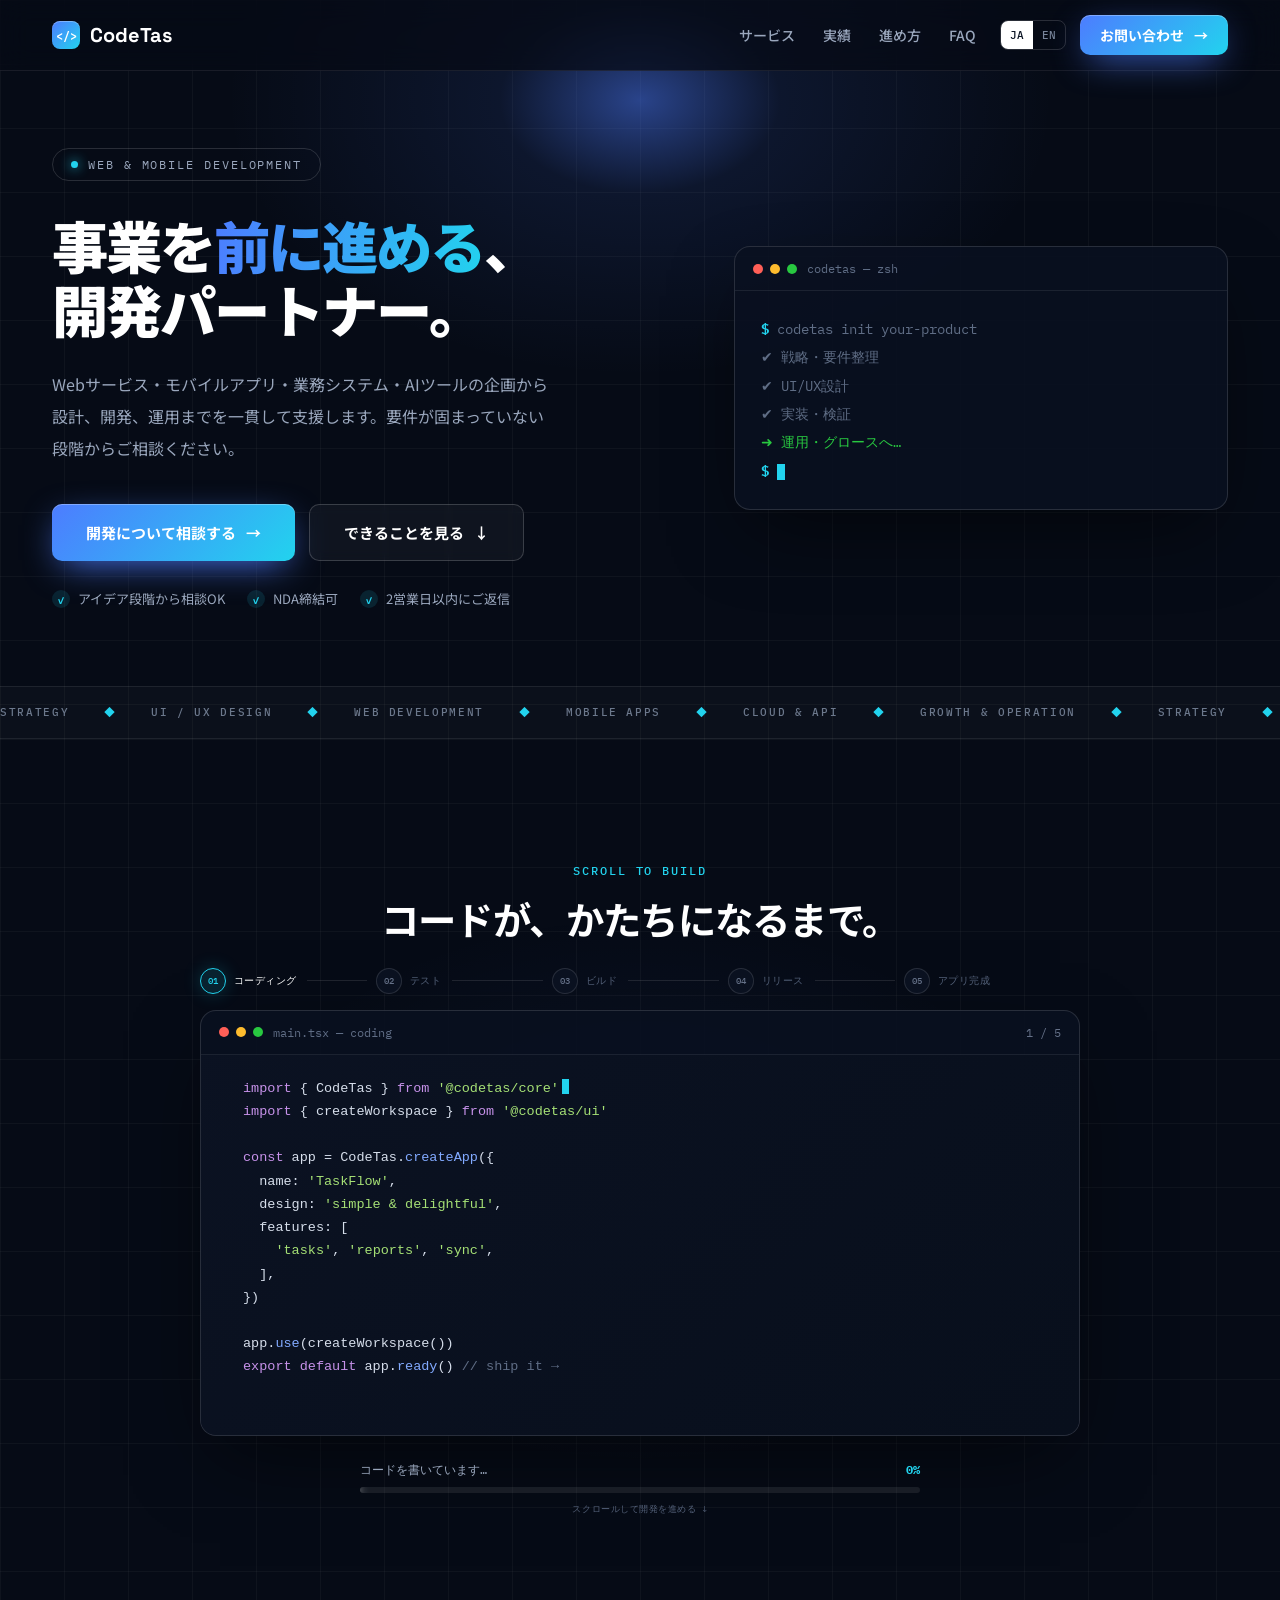
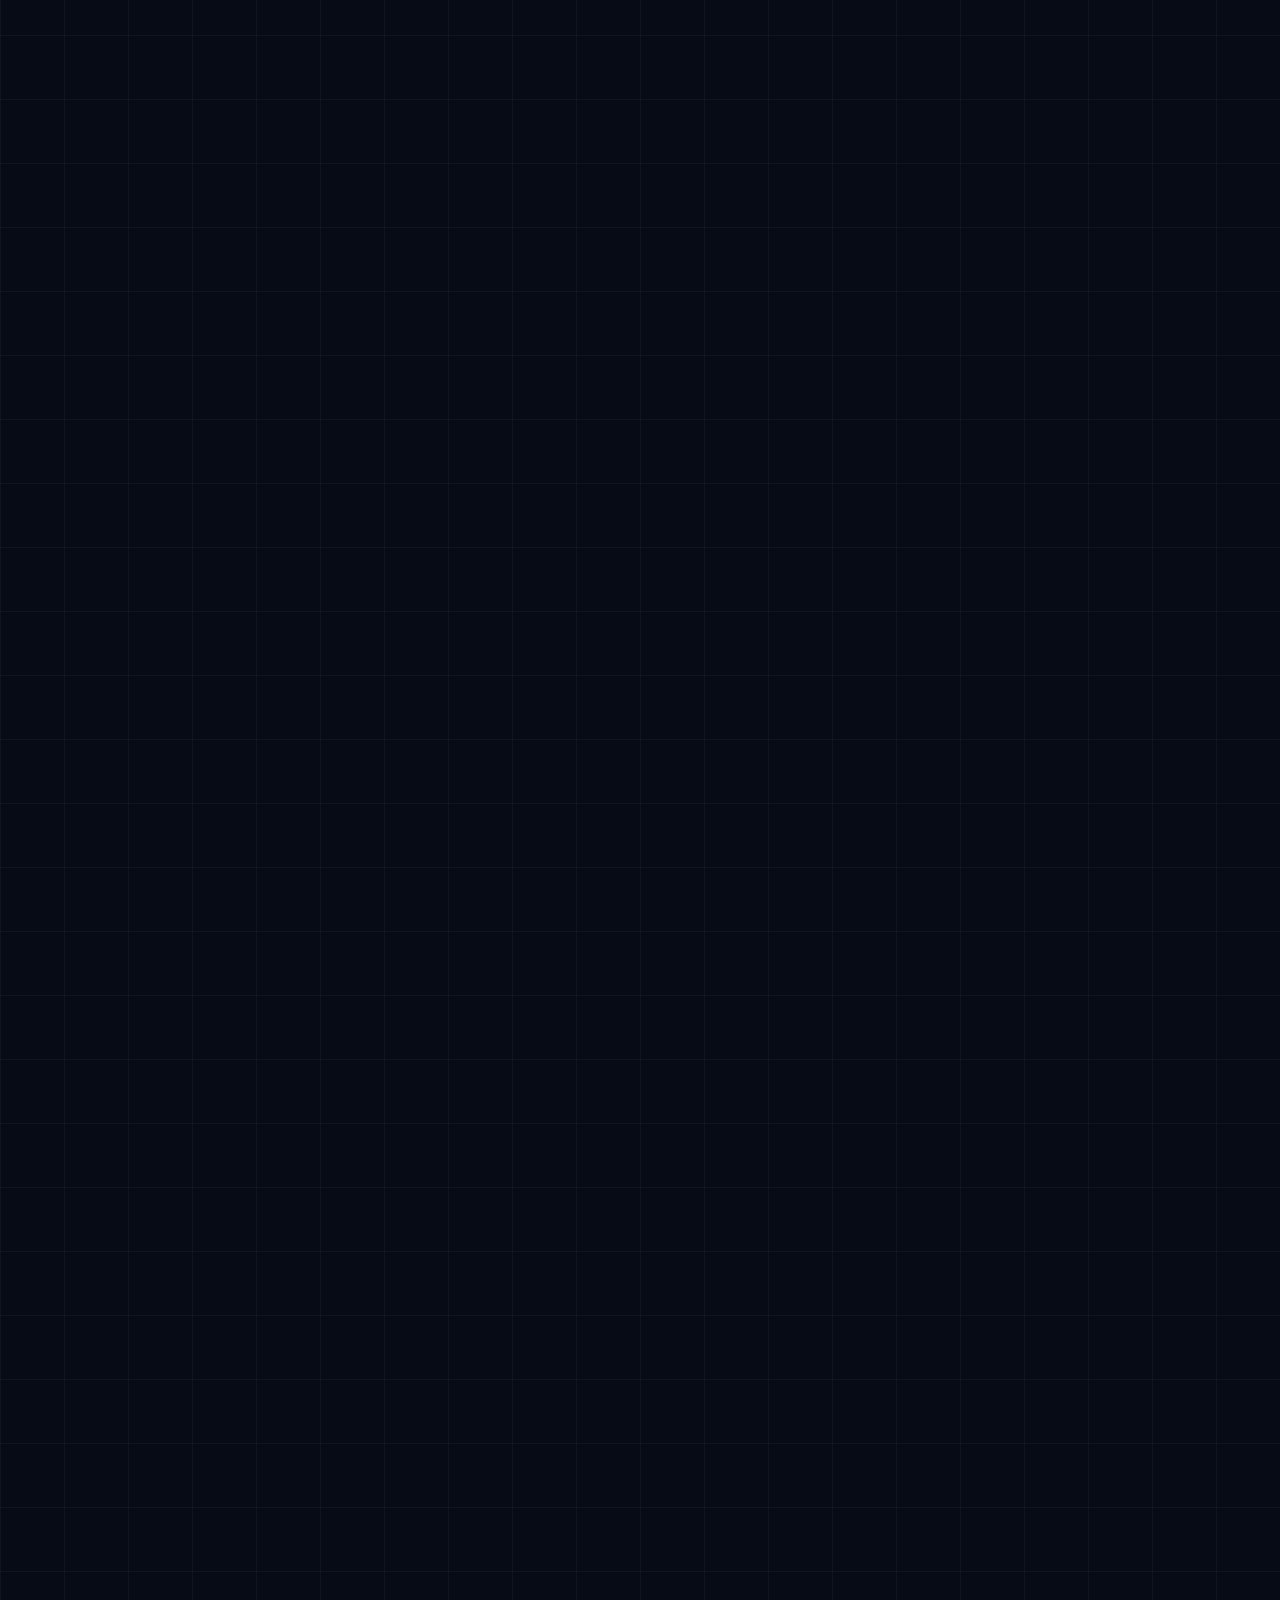
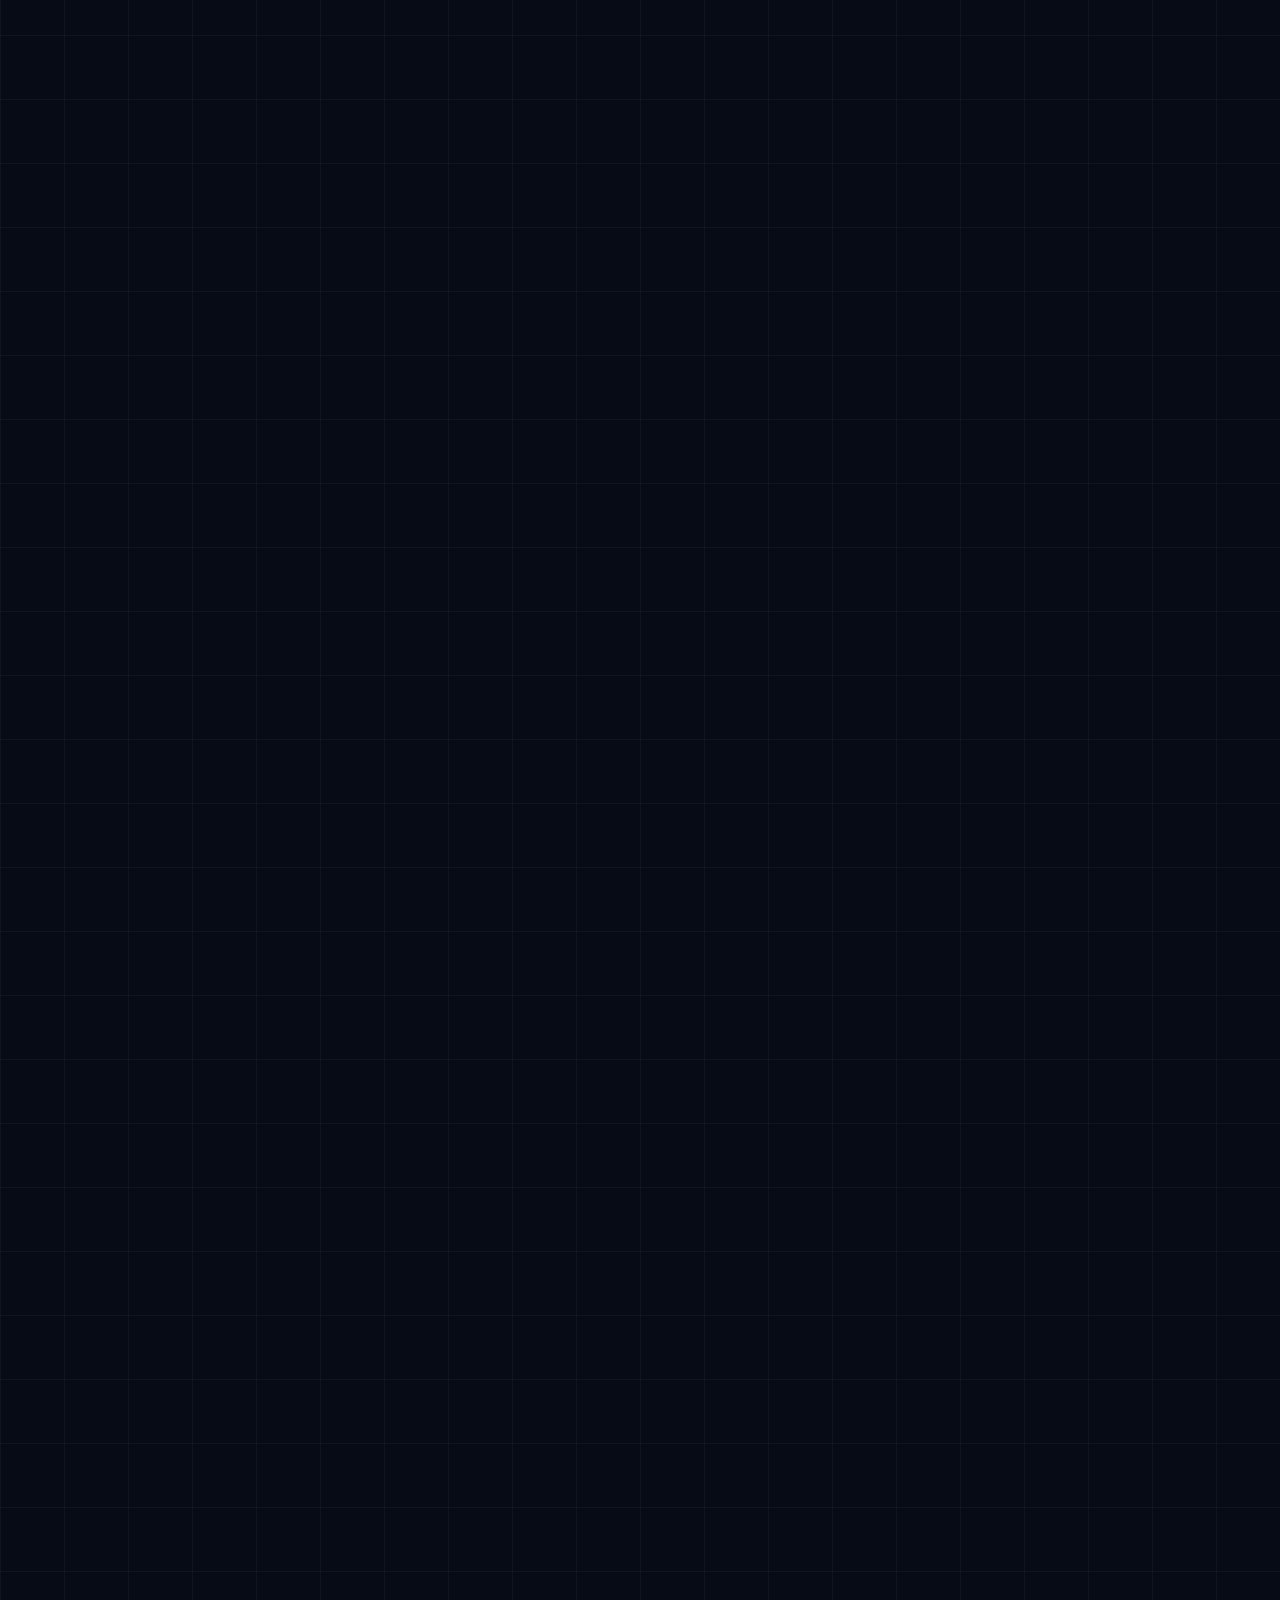
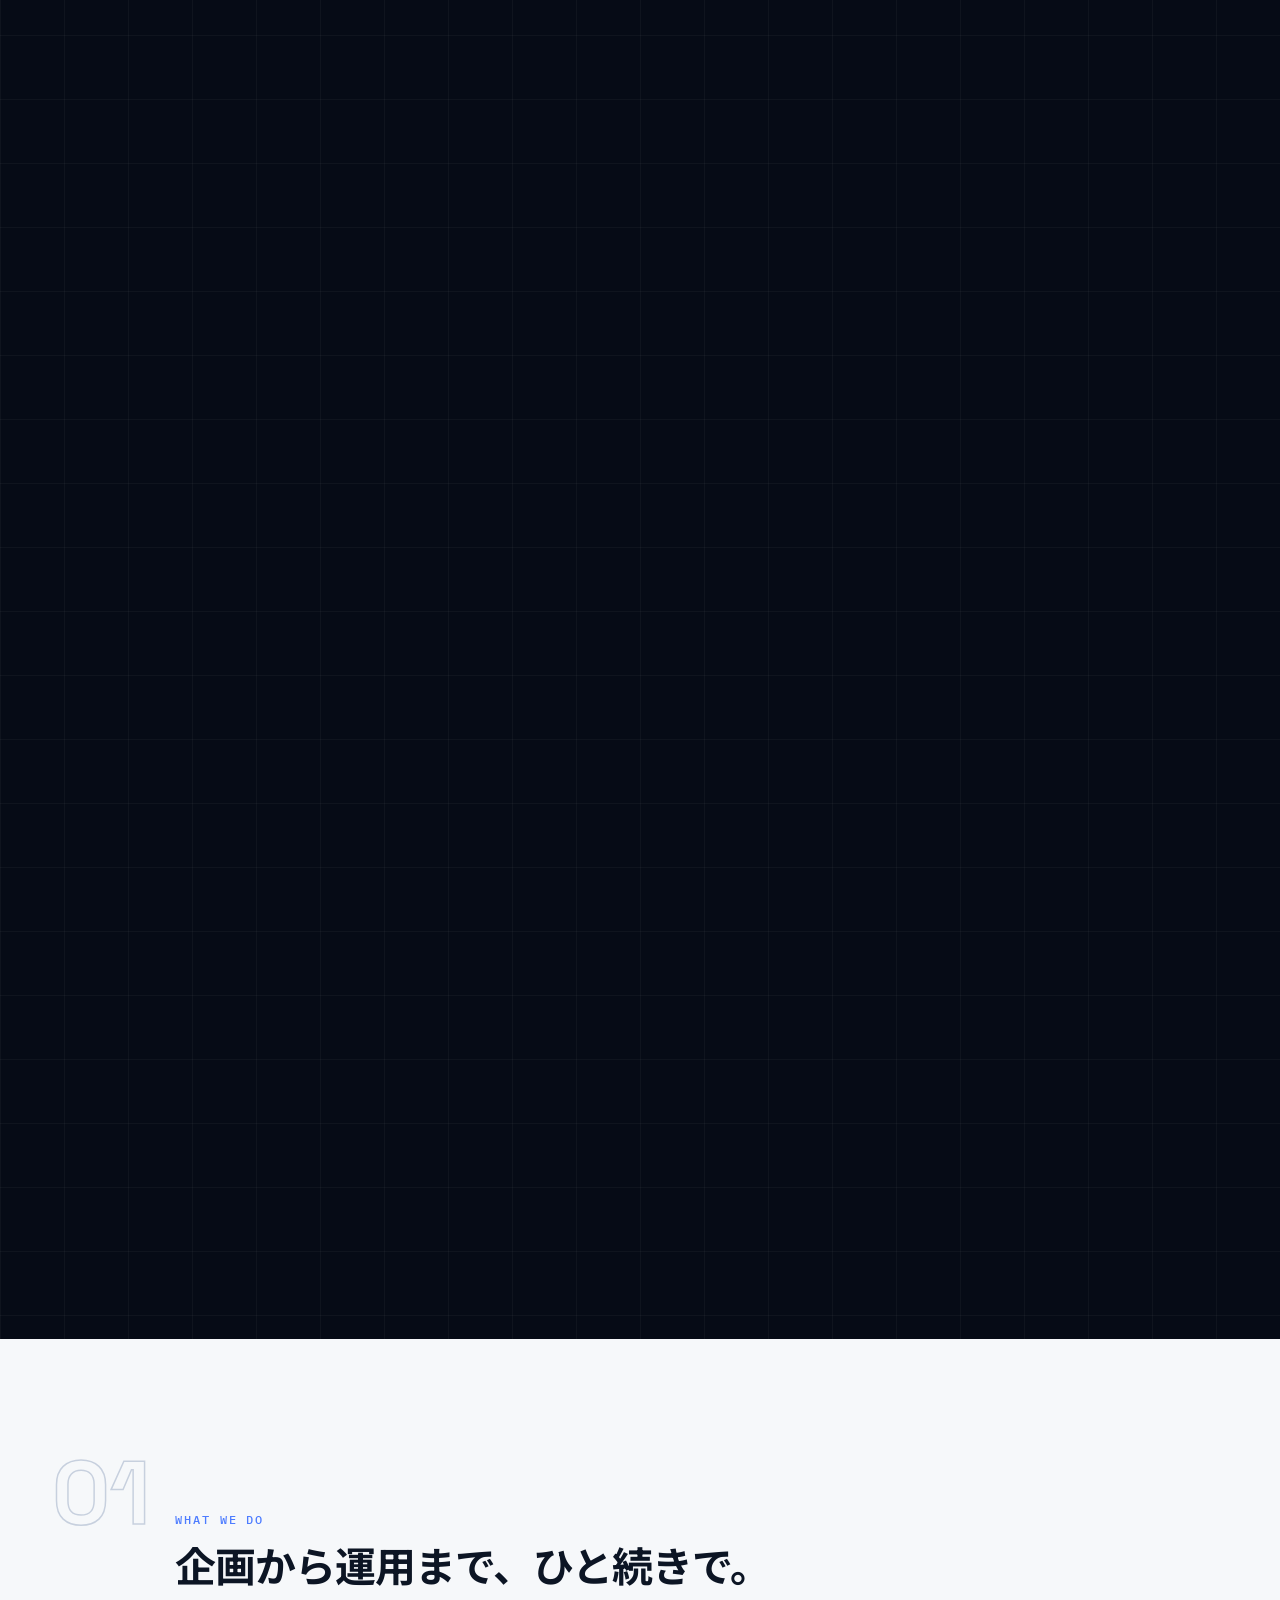
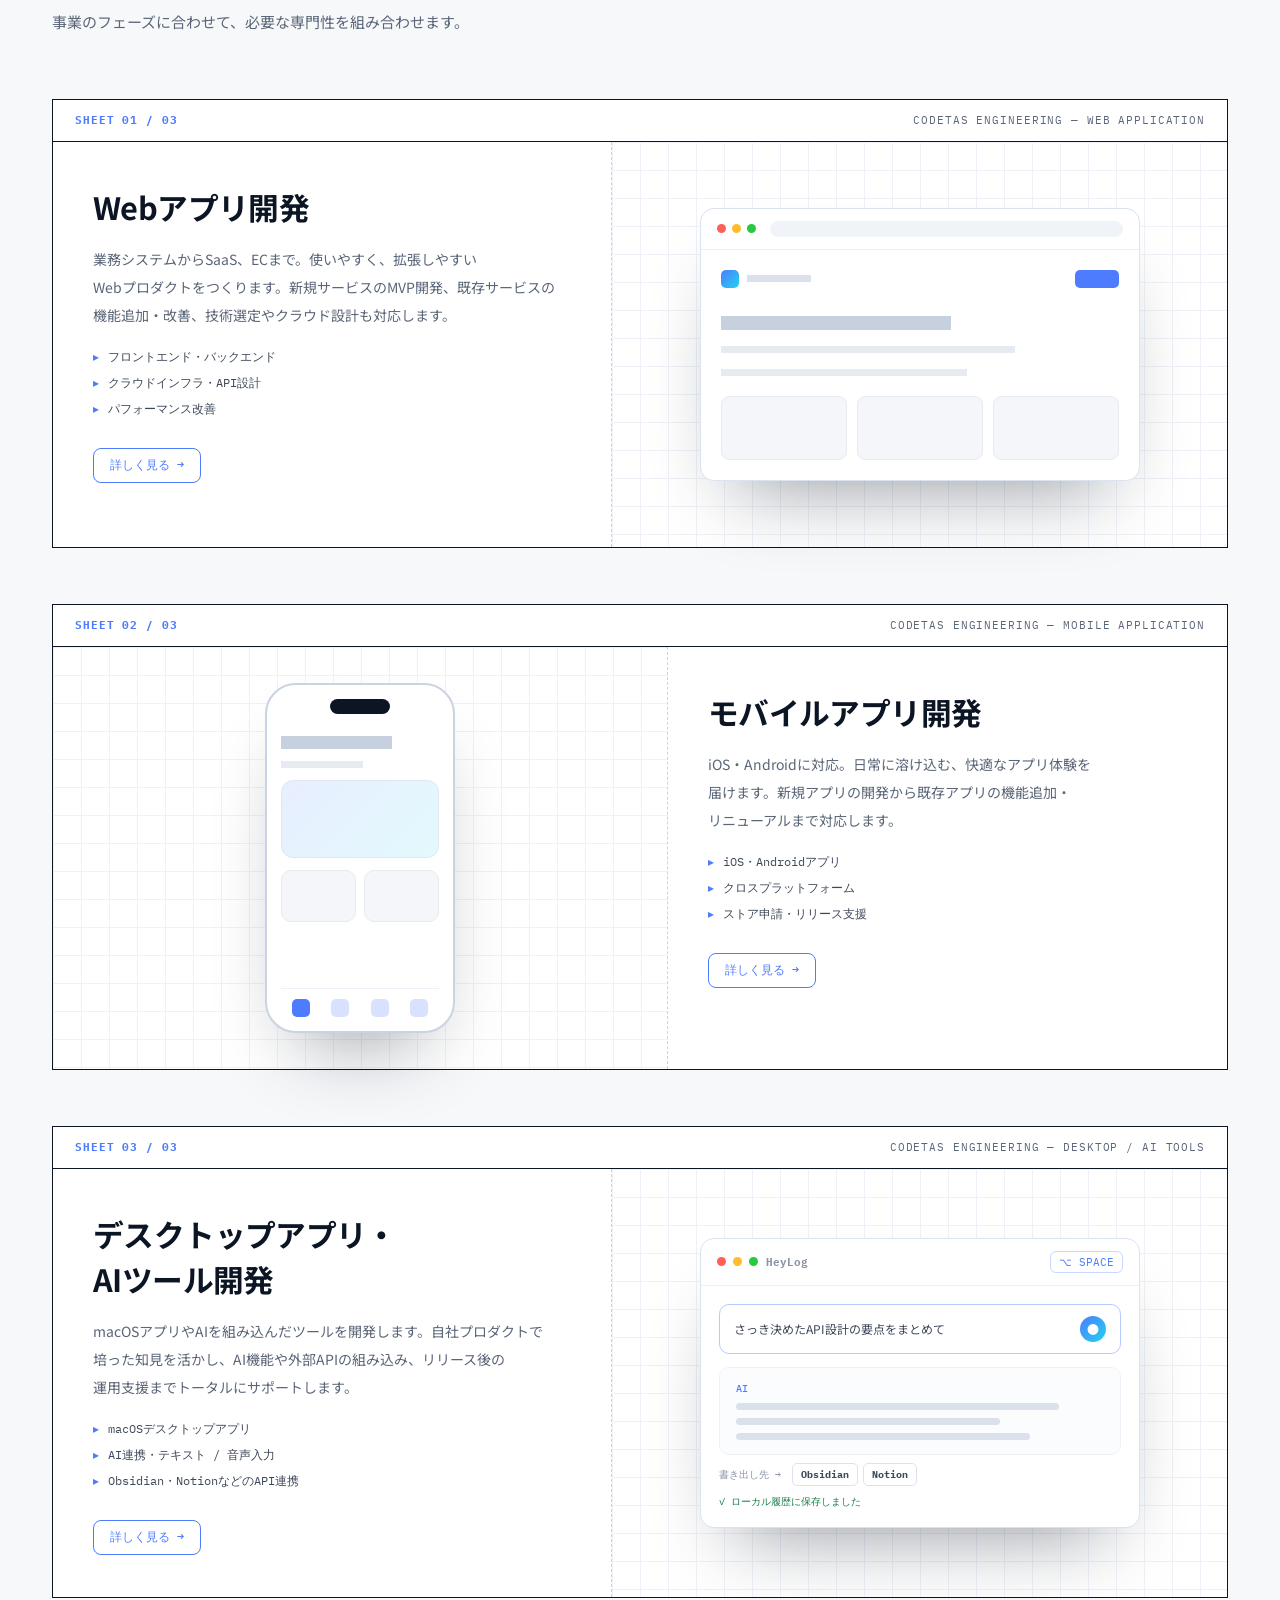
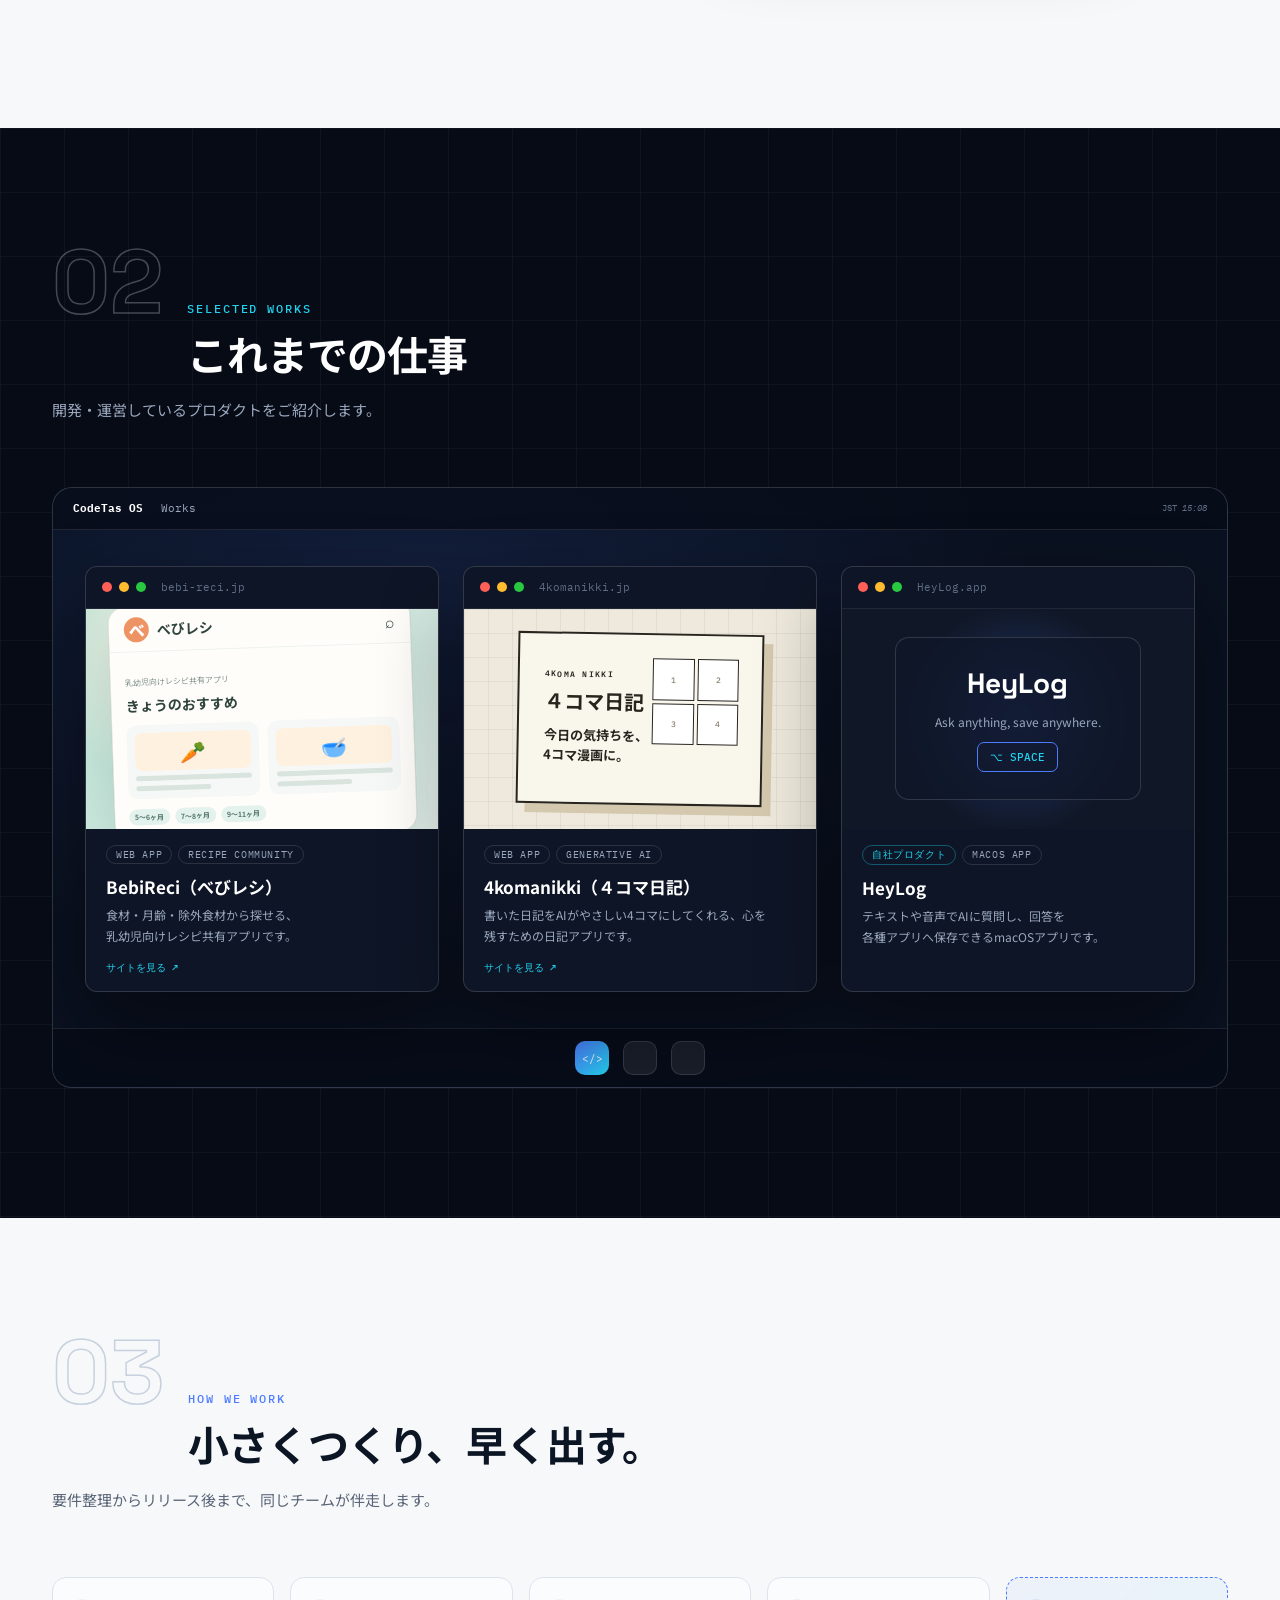
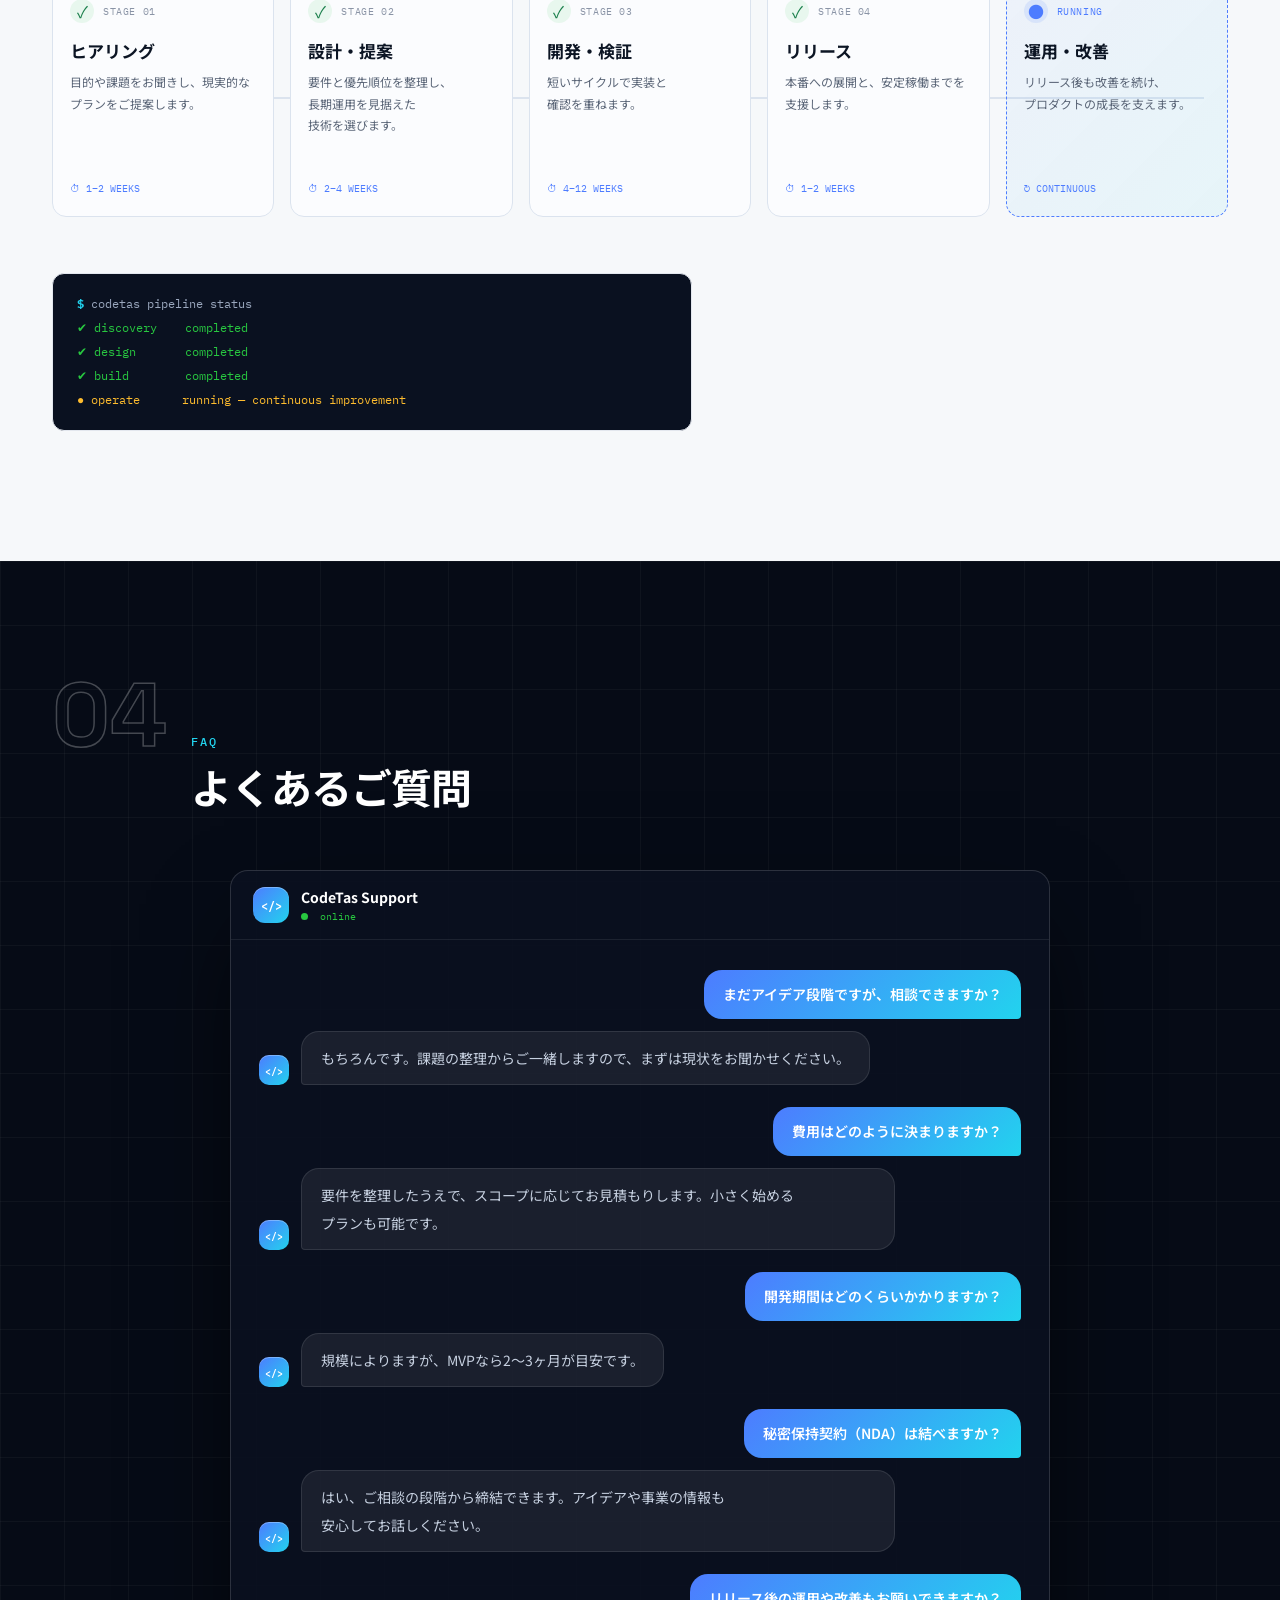
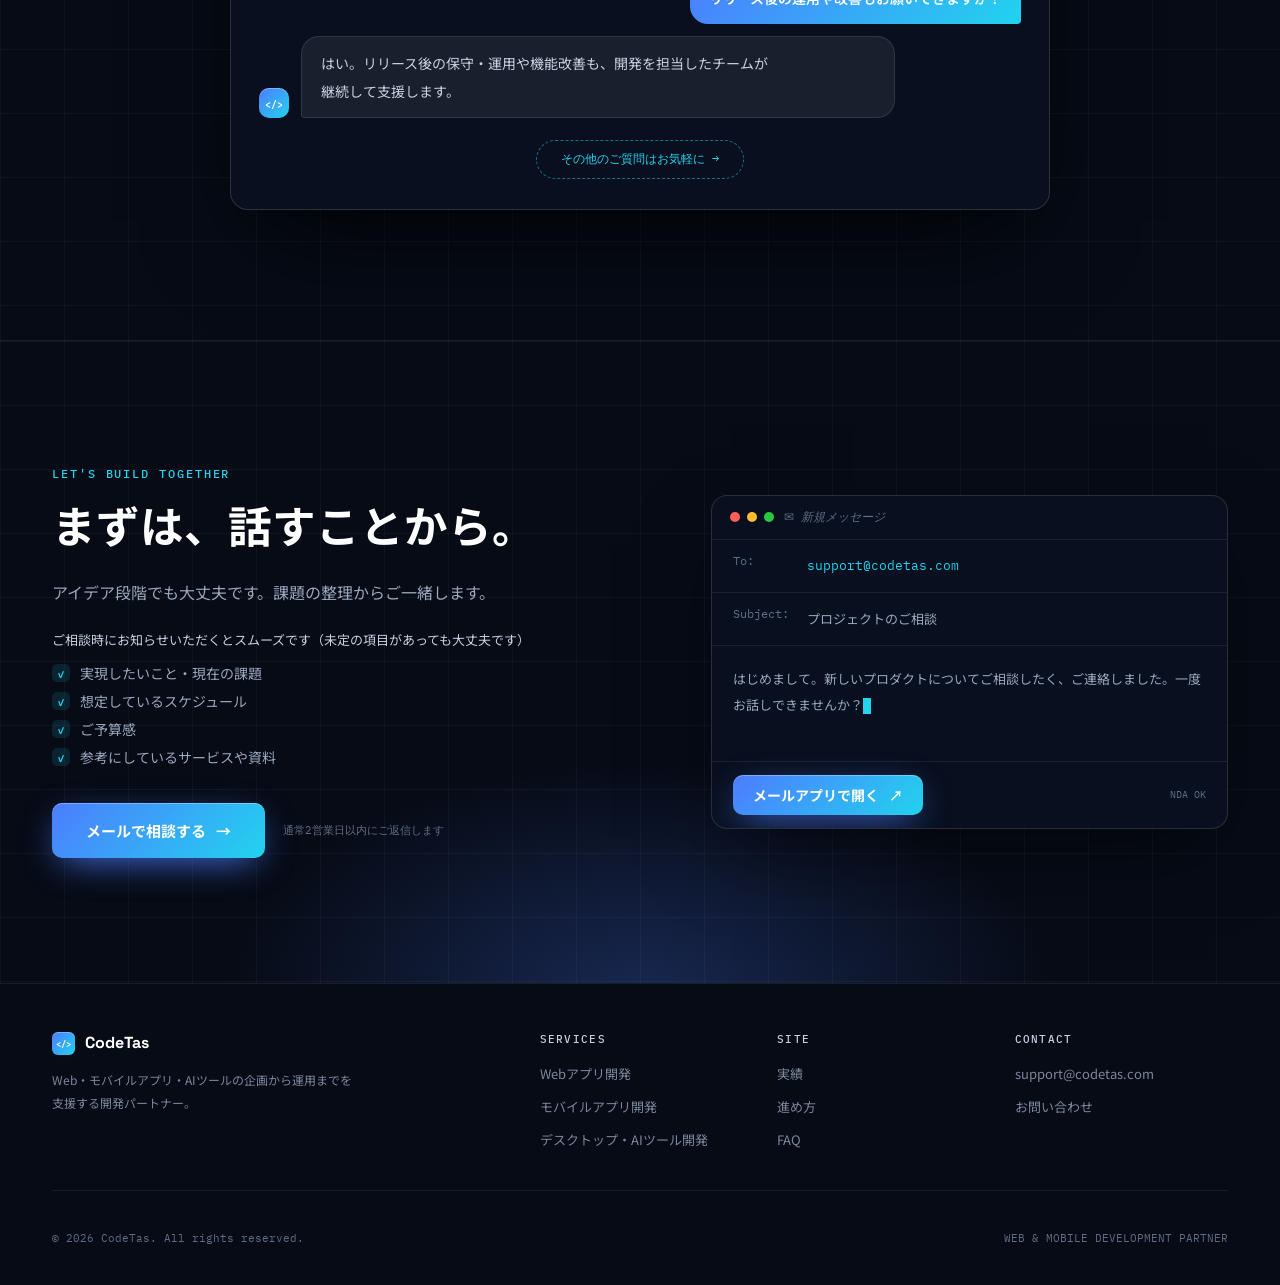
==== commit ed4436a4: "feat: トップページの細部を改善 - ヒーロー: 説明文の重複を解消し、相談のしやすさ（相談OK・NDA・返信目安）を追加 - サービス: 設計図風カードの「REV」「DWG NO」表記を削除 -" ====
--- a/index.html
+++ b/index.html
@@ -36,8 +36,8 @@
     <link rel="preconnect" href="https://fonts.googleapis.com" />
     <link rel="preconnect" href="https://fonts.gstatic.com" crossorigin />
     <link href="https://fonts.googleapis.com/css2?family=IBM+Plex+Mono:wght@400;500;600&amp;family=Noto+Sans+JP:wght@400;500;700;900&amp;family=Space+Grotesk:wght@500;700&amp;display=swap" rel="stylesheet" />
-    <link rel="stylesheet" href="styles.css?v=20261005" />
-    <script src="script.js?v=20261005" defer></script>
+    <link rel="stylesheet" href="styles.css?v=20261005b" />
+    <script src="script.js?v=20261005b" defer></script>
 
     <!-- JSON-LD: Organization -->
     <script type="application/ld+json">
@@ -142,8 +142,9 @@
           <div class="hero-copy reveal">
             <p class="pill-label"><i></i> WEB &amp; MOBILE DEVELOPMENT</p>
             <h1><span class="h1-row"><span data-i18n="heroT1">事業を</span><em data-i18n="heroT2">前に進める</em><span data-i18n="heroT3">、</span></span><span class="h1-row" data-i18n="heroT4">開発パートナー。</span></h1>
-            <p class="hero-lead" data-i18n="heroSub">CodeTasは、Webサービス・モバイルアプリ・業務システム・AIツールの企画、設計、開発、運用を支援する開発パートナーです。要件が固まっていない段階からご相談ください。</p>
+            <p class="hero-lead" data-i18n="heroSub">Webサービス・モバイルアプリ・業務システム・AIツールの企画から設計、開発、運用までを一貫して支援します。要件が固まっていない段階からご相談ください。</p>
             <div class="hero-actions"><a class="button button--large" href="#contact"><span data-i18n="heroCta1">開発について相談する</span><span>→</span></a><a class="button button--outline button--large" href="#services"><span data-i18n="heroCta2">できることを見る</span><span>↓</span></a></div>
+            <ul class="hero-points"><li data-i18n="heroPoint1">アイデア段階から相談OK</li><li data-i18n="heroPoint2">NDA締結可</li><li data-i18n="heroPoint3">2営業日以内にご返信</li></ul>
           </div>
           <div class="terminal reveal reveal--delay" aria-label="CodeTas terminal">
             <div class="window-bar"><span class="traffic"><i></i><i></i><i></i></span><span>codetas — zsh</span></div>
@@ -184,21 +185,21 @@
 
                 <div class="build-panel test-panel" data-build-panel>
                   <div class="panel-head"><span>TEST RUNNER</span><b><i></i><span>CHECKING QUALITY</span></b></div>
-                  <div class="test-summary"><strong><span data-test-total>0</span><small>TESTS PASSED</small></strong><i data-test-gauge><b data-test-percent>0%</b></i><p><span>RUN TIME</span><b data-test-time>0.00s</b></p></div>
-                  <div class="test-list"><p data-test-item><i>✓</i><span>Authentication flow</span><b>320ms</b></p><p data-test-item><i>✓</i><span>Task creation &amp; sync</span><b>184ms</b></p><p data-test-item><i>✓</i><span>Responsive UI</span><b>96ms</b></p><p data-test-item><i>✓</i><span>Accessibility</span><b>72ms</b></p></div>
+                  <div class="test-summary"><strong><span data-test-total>0</span><small>TESTS PASSED</small></strong><i data-test-gauge><b data-test-percent>0%</b></i></div>
+                  <div class="test-list"><p data-test-item><i>✓</i><span>Authentication flow</span></p><p data-test-item><i>✓</i><span>Task creation &amp; sync</span></p><p data-test-item><i>✓</i><span>Responsive UI</span></p><p data-test-item><i>✓</i><span>Accessibility</span></p></div>
                 </div>
 
                 <div class="build-panel bundle-panel" data-build-panel>
                   <div class="panel-head"><span>PRODUCTION BUILD</span><b><i></i><span>OPTIMIZING ASSETS</span></b></div>
-                  <div class="bundle-main"><div class="bundle-cube" data-bundle-cube><i></i><i></i><i></i><b>APP</b></div><div class="bundle-files"><p><span>index.html</span><b>1.2 kB</b><i><em data-bundle-file style="--size:34%"></em></i></p><p><span>app.js</span><b>84.6 kB</b><i><em data-bundle-file style="--size:82%"></em></i></p><p><span>styles.css</span><b>12.4 kB</b><i><em data-bundle-file style="--size:48%"></em></i></p><p><span>assets</span><b>128 kB</b><i><em data-bundle-file style="--size:100%"></em></i></p></div></div>
-                  <div class="bundle-result" data-bundle-result>✓ <span>PRODUCTION BUNDLE READY</span><b>226.2 kB · gzip 71.4 kB</b></div>
+                  <div class="bundle-main"><div class="bundle-cube" data-bundle-cube><i></i><i></i><i></i><b>APP</b></div><div class="bundle-files"><p><span>index.html</span><i><em data-bundle-file style="--size:34%"></em></i></p><p><span>app.js</span><i><em data-bundle-file style="--size:82%"></em></i></p><p><span>styles.css</span><i><em data-bundle-file style="--size:48%"></em></i></p><p><span>assets</span><i><em data-bundle-file style="--size:100%"></em></i></p></div></div>
+                  <div class="bundle-result" data-bundle-result>✓ <span>PRODUCTION BUNDLE READY</span></div>
                 </div>
 
                 <div class="build-panel release-panel" data-build-panel>
                   <div class="release-orbit" data-release-orbit><i></i><i></i><i></i><div>↑</div></div>
-                  <p>DEPLOYMENT / TOKYO</p><h3>SHIP IT TO THE WORLD.</h3>
+                  <p>DEPLOYMENT</p><h3>SHIP IT TO THE WORLD.</h3>
                   <div class="release-route"><span data-release-node><i>✓</i> Git</span><b data-release-line></b><span data-release-node><i>✓</i> Cloud</span><b data-release-line></b><span data-release-node><i>✓</i> Edge</span></div>
-                  <small data-release-live><i></i><span>PRODUCTION IS LIVE</span> · taskflow.app</small>
+                  <small data-release-live><i></i><span>PRODUCTION IS LIVE</span></small>
                 </div>
 
                 <div class="build-panel app-preview" data-build-panel>
@@ -219,9 +220,9 @@
           <div class="section-title reveal"><span>01</span><div><p>WHAT WE DO</p><h2 data-i18n="servicesTitle"><span class="phrase">企画から</span><span class="phrase">運用まで、</span><span class="phrase">ひと続きで。</span></h2></div></div>
           <p class="section-lead reveal" data-i18n="servicesSub">事業のフェーズに合わせて、必要な専門性を組み合わせます。</p>
           <div class="blueprints">
-            <article class="blueprint reveal"><header><b>SHEET 01 / 03</b><span>CODETAS ENGINEERING — WEB APPLICATION</span><small>REV 2.0</small></header><div class="blueprint-grid"><div class="blueprint-copy"><h3 data-i18n="svc1Title">Webアプリ開発</h3><p data-i18n="svc1Desc">業務システムからSaaS、ECまで。使いやすく、拡張しやすいWebプロダクトをつくります。新規サービスのMVP開発、既存サービスの機能追加・改善、技術選定やクラウド設計も対応します。</p><ul><li data-i18n="svc1I1">フロントエンド・バックエンド</li><li data-i18n="svc1I2">クラウドインフラ・API設計</li><li data-i18n="svc1I3">パフォーマンス改善</li></ul><a href="services/web-development.html" class="blueprint-detail-link" data-i18n="serviceDetail">詳しく見る →</a><div class="drawing-label"><span>DRAWN</span><b>CODETAS</b><span>DWG NO</span><b>CT-WEB-001</b></div></div><div class="drawing drawing-web"><div class="browser-mock"><header><i></i><i></i><i></i><span></span></header><main><nav><i></i><b></b><span></span><em></em></nav><h4></h4><p></p><p></p><div><i></i><i></i><i></i></div></main></div></div></div></article>
-            <article class="blueprint reveal"><header><b>SHEET 02 / 03</b><span>CODETAS ENGINEERING — MOBILE APPLICATION</span><small>REV 2.0</small></header><div class="blueprint-grid blueprint-grid--reverse"><div class="drawing drawing-mobile"><div class="phone-mock"><i></i><h4></h4><p></p><b></b><div><span></span><span></span></div><nav><i></i><i></i><i></i><i></i></nav></div></div><div class="blueprint-copy"><h3 data-i18n="svc2Title">モバイルアプリ開発</h3><p data-i18n="svc2Desc">iOS・Androidに対応。日常に溶け込む、快適なアプリ体験を届けます。新規アプリの開発から既存アプリの機能追加・リニューアルまで対応します。</p><ul><li data-i18n="svc2I1">iOS・Androidアプリ</li><li data-i18n="svc2I2">クロスプラットフォーム</li><li data-i18n="svc2I3">ストア申請・リリース支援</li></ul><a href="services/mobile-development.html" class="blueprint-detail-link" data-i18n="serviceDetail">詳しく見る →</a><div class="drawing-label"><span>DRAWN</span><b>CODETAS</b><span>DWG NO</span><b>CT-APP-002</b></div></div></div></article>
-            <article class="blueprint reveal"><header><b>SHEET 03 / 03</b><span>CODETAS ENGINEERING — DESKTOP / AI TOOLS</span><small>REV 2.0</small></header><div class="blueprint-grid"><div class="blueprint-copy"><h3 data-i18n="svc3Title"><span class="phrase">デスクトップアプリ・</span><span class="phrase">AIツール開発</span></h3><p data-i18n="svc3Desc">macOSアプリやAIを組み込んだツールを開発します。自社プロダクトで培った知見を活かし、AI機能や外部APIの組み込み、リリース後の運用支援までトータルにサポートします。</p><ul><li data-i18n="svc3I1">macOSデスクトップアプリ</li><li data-i18n="svc3I2">AI連携・テキスト / 音声入力</li><li data-i18n="svc3I3">Obsidian・NotionなどのAPI連携</li></ul><a href="services/ai-tools-development.html" class="blueprint-detail-link" data-i18n="serviceDetail">詳しく見る →</a><div class="drawing-label"><span>DRAWN</span><b>CODETAS</b><span>DWG NO</span><b>CT-DSK-003</b></div></div><div class="drawing drawing-ai"><div class="ai-mock"><header><span class="traffic"><i></i><i></i><i></i></span><b>HeyLog</b><em>⌥ SPACE</em></header><main><div class="prompt"><span data-i18n="aiPrompt">さっき決めたAPI設計の要点をまとめて</span><i>●</i></div><div class="answer"><b>AI</b><i></i><i></i><i></i></div><p><span data-i18n="exportTo">書き出し先</span> → <b>Obsidian</b><b>Notion</b></p><small>✓ <span data-i18n="saved">ローカル履歴に保存しました</span></small></main></div></div></div></article>
+            <article class="blueprint reveal"><header><b>SHEET 01 / 03</b><span>CODETAS ENGINEERING — WEB APPLICATION</span></header><div class="blueprint-grid"><div class="blueprint-copy"><h3 data-i18n="svc1Title">Webアプリ開発</h3><p data-i18n="svc1Desc">業務システムからSaaS、ECまで。使いやすく、拡張しやすいWebプロダクトをつくります。新規サービスのMVP開発、既存サービスの機能追加・改善、技術選定やクラウド設計も対応します。</p><ul><li data-i18n="svc1I1">フロントエンド・バックエンド</li><li data-i18n="svc1I2">クラウドインフラ・API設計</li><li data-i18n="svc1I3">パフォーマンス改善</li></ul><a href="services/web-development.html" class="blueprint-detail-link" data-i18n="serviceDetail">詳しく見る →</a></div><div class="drawing drawing-web"><div class="browser-mock"><header><i></i><i></i><i></i><span></span></header><main><nav><i></i><b></b><span></span><em></em></nav><h4></h4><p></p><p></p><div><i></i><i></i><i></i></div></main></div></div></div></article>
+            <article class="blueprint reveal"><header><b>SHEET 02 / 03</b><span>CODETAS ENGINEERING — MOBILE APPLICATION</span></header><div class="blueprint-grid blueprint-grid--reverse"><div class="drawing drawing-mobile"><div class="phone-mock"><i></i><h4></h4><p></p><b></b><div><span></span><span></span></div><nav><i></i><i></i><i></i><i></i></nav></div></div><div class="blueprint-copy"><h3 data-i18n="svc2Title">モバイルアプリ開発</h3><p data-i18n="svc2Desc">iOS・Androidに対応。日常に溶け込む、快適なアプリ体験を届けます。新規アプリの開発から既存アプリの機能追加・リニューアルまで対応します。</p><ul><li data-i18n="svc2I1">iOS・Androidアプリ</li><li data-i18n="svc2I2">クロスプラットフォーム</li><li data-i18n="svc2I3">ストア申請・リリース支援</li></ul><a href="services/mobile-development.html" class="blueprint-detail-link" data-i18n="serviceDetail">詳しく見る →</a></div></div></article>
+            <article class="blueprint reveal"><header><b>SHEET 03 / 03</b><span>CODETAS ENGINEERING — DESKTOP / AI TOOLS</span></header><div class="blueprint-grid"><div class="blueprint-copy"><h3 data-i18n="svc3Title"><span class="phrase">デスクトップアプリ・</span><span class="phrase">AIツール開発</span></h3><p data-i18n="svc3Desc">macOSアプリやAIを組み込んだツールを開発します。自社プロダクトで培った知見を活かし、AI機能や外部APIの組み込み、リリース後の運用支援までトータルにサポートします。</p><ul><li data-i18n="svc3I1">macOSデスクトップアプリ</li><li data-i18n="svc3I2">AI連携・テキスト / 音声入力</li><li data-i18n="svc3I3">Obsidian・NotionなどのAPI連携</li></ul><a href="services/ai-tools-development.html" class="blueprint-detail-link" data-i18n="serviceDetail">詳しく見る →</a></div><div class="drawing drawing-ai"><div class="ai-mock"><header><span class="traffic"><i></i><i></i><i></i></span><b>HeyLog</b><em>⌥ SPACE</em></header><main><div class="prompt"><span data-i18n="aiPrompt">さっき決めたAPI設計の要点をまとめて</span><i>●</i></div><div class="answer"><b>AI</b><i></i><i></i><i></i></div><p><span data-i18n="exportTo">書き出し先</span> → <b>Obsidian</b><b>Notion</b></p><small>✓ <span data-i18n="saved">ローカル履歴に保存しました</span></small></main></div></div></div></article>
           </div>
         </div>
       </section>
@@ -229,24 +230,24 @@
       <section class="works grid-dark" id="works">
         <div class="container section-pad">
           <div class="section-title section-title--dark reveal"><span>02</span><div><p>SELECTED WORKS</p><h2 data-i18n="worksTitle">これまでの仕事</h2></div></div>
-          <p class="section-lead section-lead--dark reveal" data-i18n="worksSub">開発・運営しているプロダクトをご紹介します。</p><p class="works-hint">› <span data-i18n="worksHint">ウィンドウをクリックすると前面に表示されます</span></p>
+          <p class="section-lead section-lead--dark reveal" data-i18n="worksSub">開発・運営しているプロダクトをご紹介します。</p>
           <div class="desktop-scene reveal"><header><b>CodeTas OS</b><span>Works</span><small>JST <i data-clock>10:24</i></small></header><div class="work-area">
-            <article class="work-window work-window--one" tabindex="0"><header><span class="traffic"><i></i><i></i><i></i></span><small>bebi-reci.jp</small><em>RECIPE COMMUNITY / WEB APP</em></header><div class="work-art work-art--bebireci"><div class="bebi-phone"><header><i>べ</i><b>べびレシ</b><span>⌕</span></header><main><small>乳幼児向けレシピ共有アプリ</small><h4>きょうのおすすめ</h4><div><article><i>🥕</i><span></span><span></span></article><article><i>🥣</i><span></span><span></span></article></div><p><b>5〜6ヶ月</b><b>7〜8ヶ月</b><b>9〜11ヶ月</b></p></main></div></div><footer><h3 data-i18n="work1Title">BebiReci（べびレシ）</h3><p data-i18n="work1Desc">食材・月齢・除外食材から探せる、乳幼児向けレシピ共有アプリです。</p><a class="work-link" href="https://bebi-reci.jp/" target="_blank" rel="noopener"><span data-i18n="visitSite">サイトを見る</span> ↗</a></footer></article>
-            <article class="work-window work-window--two" tabindex="0"><header><span class="traffic"><i></i><i></i><i></i></span><small>4komanikki.jp</small><em>AI DIARY / WEB APP</em></header><div class="work-art work-art--komanikki"><div class="koma-cover"><small>4KOMA NIKKI</small><b>４コマ日記</b><p>今日の気持ちを、<br />4コマ漫画に。</p><div><i>1</i><i>2</i><i>3</i><i>4</i></div></div></div><footer><h3 data-i18n="work2Title">4komanikki（４コマ日記）</h3><p data-i18n="work2Desc">書いた日記をAIがやさしい4コマにしてくれる、心を残すための日記アプリです。</p><a class="work-link" href="https://4komanikki.jp/" target="_blank" rel="noopener"><span data-i18n="visitSite">サイトを見る</span> ↗</a></footer></article>
-            <article class="work-window work-window--three" tabindex="0"><header><span class="traffic"><i></i><i></i><i></i></span><small>HeyLog.app</small><em>MACOS APP / OUR PRODUCT</em></header><div class="work-art work-art--heylog"><div><b>HeyLog</b><p>Ask anything, save anywhere.</p><span>⌥ SPACE</span></div></div><footer><h3 data-i18n="work3Title">自社プロダクト「HeyLog」</h3><p data-i18n="work3Desc">テキストや音声でAIに質問し、回答を各種アプリへ保存できるmacOSアプリです。</p></footer></article>
+            <article class="work-window work-window--one" tabindex="0"><header><span class="traffic"><i></i><i></i><i></i></span><small>bebi-reci.jp</small></header><div class="work-art work-art--bebireci"><div class="bebi-phone"><header><i>べ</i><b>べびレシ</b><span>⌕</span></header><main><small>乳幼児向けレシピ共有アプリ</small><h4>きょうのおすすめ</h4><div><article><i>🥕</i><span></span><span></span></article><article><i>🥣</i><span></span><span></span></article></div><p><b>5〜6ヶ月</b><b>7〜8ヶ月</b><b>9〜11ヶ月</b></p></main></div></div><footer><div class="work-tags"><span>WEB APP</span><span>RECIPE COMMUNITY</span></div><h3 data-i18n="work1Title">BebiReci（べびレシ）</h3><p data-i18n="work1Desc">食材・月齢・除外食材から探せる、乳幼児向けレシピ共有アプリです。</p><a class="work-link" href="https://bebi-reci.jp/" target="_blank" rel="noopener"><span data-i18n="visitSite">サイトを見る</span> ↗</a></footer></article>
+            <article class="work-window work-window--two" tabindex="0"><header><span class="traffic"><i></i><i></i><i></i></span><small>4komanikki.jp</small></header><div class="work-art work-art--komanikki"><div class="koma-cover"><small>4KOMA NIKKI</small><b>４コマ日記</b><p>今日の気持ちを、<br />4コマ漫画に。</p><div><i>1</i><i>2</i><i>3</i><i>4</i></div></div></div><footer><div class="work-tags"><span>WEB APP</span><span>GENERATIVE AI</span></div><h3 data-i18n="work2Title">4komanikki（４コマ日記）</h3><p data-i18n="work2Desc">書いた日記をAIがやさしい4コマにしてくれる、心を残すための日記アプリです。</p><a class="work-link" href="https://4komanikki.jp/" target="_blank" rel="noopener"><span data-i18n="visitSite">サイトを見る</span> ↗</a></footer></article>
+            <article class="work-window work-window--three" tabindex="0"><header><span class="traffic"><i></i><i></i><i></i></span><small>HeyLog.app</small></header><div class="work-art work-art--heylog"><div><b>HeyLog</b><p>Ask anything, save anywhere.</p><span>⌥ SPACE</span></div></div><footer><div class="work-tags"><span class="is-own" data-i18n="ownProduct">自社プロダクト</span><span>MACOS APP</span></div><h3 data-i18n="work3Title">HeyLog</h3><p data-i18n="work3Desc">テキストや音声でAIに質問し、回答を各種アプリへ保存できるmacOSアプリです。</p></footer></article>
           </div><footer class="dock"><i>&lt;/&gt;</i><i></i><i></i></footer></div>
         </div>
       </section>
 
       <section class="light-section" id="process"><div class="container section-pad"><div class="section-title reveal"><span>03</span><div><p>HOW WE WORK</p><h2 data-i18n="processTitle"><span class="phrase">小さくつくり、</span><span class="phrase">早く出す。</span></h2></div></div><p class="section-lead reveal" data-i18n="processSub">要件整理からリリース後まで、同じチームが伴走します。</p><div class="pipeline reveal">
         <article><header><i>✓</i><span>STAGE 01</span></header><h3 data-i18n="step1Title">ヒアリング</h3><p data-i18n="step1Desc">目的や課題をお聞きし、現実的なプランをご提案します。</p><small>⏱ 1–2 WEEKS</small></article><article><header><i>✓</i><span>STAGE 02</span></header><h3 data-i18n="step2Title">設計・提案</h3><p data-i18n="step2Desc">要件と優先順位を整理し、長期運用を見据えた技術を選びます。</p><small>⏱ 2–4 WEEKS</small></article><article><header><i>✓</i><span>STAGE 03</span></header><h3 data-i18n="step3Title">開発・検証</h3><p data-i18n="step3Desc">短いサイクルで実装と確認を重ねます。</p><small>⏱ 4–12 WEEKS</small></article><article><header><i>✓</i><span>STAGE 04</span></header><h3 data-i18n="step4Title">リリース</h3><p data-i18n="step4Desc">本番への展開と、安定稼働までを支援します。</p><small>⏱ 1–2 WEEKS</small></article><article class="is-running"><header><i>●</i><span>RUNNING</span></header><h3 data-i18n="step5Title">運用・改善</h3><p data-i18n="step5Desc">リリース後も改善を続け、プロダクトの成長を支えます。</p><small>↻ CONTINUOUS</small></article>
-      </div><div class="pipeline-terminal reveal"><p><b>$</b> codetas pipeline status</p><p>✔ discovery&nbsp;&nbsp;&nbsp; completed</p><p>✔ design&nbsp;&nbsp;&nbsp;&nbsp;&nbsp;&nbsp; completed</p><p>✔ build&nbsp;&nbsp;&nbsp;&nbsp;&nbsp;&nbsp;&nbsp; completed</p><p>● operate&nbsp;&nbsp;&nbsp;&nbsp;&nbsp; running — uptime 99.9%</p></div></div></section>
+      </div><div class="pipeline-terminal reveal"><p><b>$</b> codetas pipeline status</p><p>✔ discovery&nbsp;&nbsp;&nbsp; completed</p><p>✔ design&nbsp;&nbsp;&nbsp;&nbsp;&nbsp;&nbsp; completed</p><p>✔ build&nbsp;&nbsp;&nbsp;&nbsp;&nbsp;&nbsp;&nbsp; completed</p><p>● operate&nbsp;&nbsp;&nbsp;&nbsp;&nbsp; running — continuous improvement</p></div></div></section>
 
       <section class="faq grid-dark" id="faq"><div class="container section-pad"><div class="section-title section-title--dark reveal"><span>04</span><div><p>FAQ</p><h2 data-i18n="faqTitle">よくあるご質問</h2></div></div><div class="chat reveal"><header><span class="brand-mark">&lt;/&gt;</span><div><b>CodeTas Support</b><small><i></i> online</small></div></header><div class="messages">
-        <div class="conversation"><p class="question" data-i18n="faq1Q">まだアイデア段階ですが、相談できますか？</p><div class="answer"><span class="brand-mark">&lt;/&gt;</span><p data-i18n="faq1A">もちろんです。課題の整理からご一緒しますので、まずは現状をお聞かせください。</p></div></div><div class="conversation"><p class="question" data-i18n="faq2Q">費用はどのように決まりますか？</p><div class="answer"><span class="brand-mark">&lt;/&gt;</span><p data-i18n="faq2A">要件を整理したうえで、スコープに応じてお見積もりします。小さく始めるプランも可能です。</p></div></div><div class="conversation"><p class="question" data-i18n="faq3Q">開発期間はどのくらいかかりますか？</p><div class="answer"><span class="brand-mark">&lt;/&gt;</span><p data-i18n="faq3A">規模によりますが、MVPなら2〜3ヶ月が目安です。</p></div></div><div class="conversation"><p class="question" data-i18n="faq4Q">秘密保持契約（NDA）は結べますか？</p><div class="answer"><span class="brand-mark">&lt;/&gt;</span><p data-i18n="faq4A">はい、ご相談の段階から締結できます。アイデアや事業の情報も安心してお話しください。</p></div></div><div class="conversation"><p class="question" data-i18n="faq5Q">リリース後の運用や改善もお願いできますか？</p><div class="answer"><span class="brand-mark">&lt;/&gt;</span><p data-i18n="faq5A">はい。リリース後の保守・運用や機能改善も、開発を担当したチームが継続して支援します。</p></div></div><div class="typing"><span class="brand-mark">&lt;/&gt;</span><p><i></i><i></i><i></i></p></div><a href="#contact"><span data-i18n="faqMore">その他のご質問はお気軽に</span> →</a>
+        <div class="conversation"><p class="question" data-i18n="faq1Q">まだアイデア段階ですが、相談できますか？</p><div class="answer"><span class="brand-mark">&lt;/&gt;</span><p data-i18n="faq1A">もちろんです。課題の整理からご一緒しますので、まずは現状をお聞かせください。</p></div></div><div class="conversation"><p class="question" data-i18n="faq2Q">費用はどのように決まりますか？</p><div class="answer"><span class="brand-mark">&lt;/&gt;</span><p data-i18n="faq2A">要件を整理したうえで、スコープに応じてお見積もりします。小さく始めるプランも可能です。</p></div></div><div class="conversation"><p class="question" data-i18n="faq3Q">開発期間はどのくらいかかりますか？</p><div class="answer"><span class="brand-mark">&lt;/&gt;</span><p data-i18n="faq3A">規模によりますが、MVPなら2〜3ヶ月が目安です。</p></div></div><div class="conversation"><p class="question" data-i18n="faq4Q">秘密保持契約（NDA）は結べますか？</p><div class="answer"><span class="brand-mark">&lt;/&gt;</span><p data-i18n="faq4A">はい、ご相談の段階から締結できます。アイデアや事業の情報も安心してお話しください。</p></div></div><div class="conversation"><p class="question" data-i18n="faq5Q">リリース後の運用や改善もお願いできますか？</p><div class="answer"><span class="brand-mark">&lt;/&gt;</span><p data-i18n="faq5A">はい。リリース後の保守・運用や機能改善も、開発を担当したチームが継続して支援します。</p></div></div><a href="#contact"><span data-i18n="faqMore">その他のご質問はお気軽に</span> →</a>
       </div></div></div></section>
 
-      <section class="contact grid-dark" id="contact"><div class="contact-glow"></div><div class="container contact-grid"><div class="reveal"><p class="kicker">LET'S BUILD TOGETHER</p><h2 data-i18n="contactTitle"><span class="phrase">まずは、</span><span class="phrase">話すことから。</span></h2><p data-i18n="contactSub">アイデア段階でも大丈夫です。課題の整理からご一緒します。</p><div class="contact-action"><a class="button button--large" href="mailto:support@codetas.com"><span data-i18n="contactCta">メールで相談する</span><span>→</span></a><small data-i18n="contactNote">通常2営業日以内にご返信します</small></div></div><div class="mail-window reveal reveal--delay"><div class="window-bar"><span class="traffic"><i></i><i></i><i></i></span><span>✉ <i data-i18n="newMessage">新規メッセージ</i></span></div><p><b>To:</b><a href="mailto:support@codetas.com">support@codetas.com</a></p><p><b>Subject:</b><span data-i18n="mailSubject">プロジェクトのご相談</span></p><div><span data-i18n="mailBody">はじめまして。新しいプロダクトについてご相談したく、ご連絡しました。一度お話しできませんか？</span><i class="cursor"></i></div><footer><a class="button button--small" href="mailto:support@codetas.com?subject=プロジェクトのご相談"><span data-i18n="send">送信</span> <span>➤</span></a><small>NDA OK</small></footer></div></div></section>
+      <section class="contact grid-dark" id="contact"><div class="contact-glow"></div><div class="container contact-grid"><div class="reveal"><p class="kicker">LET'S BUILD TOGETHER</p><h2 data-i18n="contactTitle"><span class="phrase">まずは、</span><span class="phrase">話すことから。</span></h2><p data-i18n="contactSub">アイデア段階でも大丈夫です。課題の整理からご一緒します。</p><div class="contact-prep"><p class="contact-prep-title" data-i18n="prepTitle">ご相談時にお知らせいただくとスムーズです（未定の項目があっても大丈夫です）</p><ul><li data-i18n="prep1">実現したいこと・現在の課題</li><li data-i18n="prep2">想定しているスケジュール</li><li data-i18n="prep3">ご予算感</li><li data-i18n="prep4">参考にしているサービスや資料</li></ul></div><div class="contact-action"><a class="button button--large" href="mailto:support@codetas.com"><span data-i18n="contactCta">メールで相談する</span><span>→</span></a><small data-i18n="contactNote">通常2営業日以内にご返信します</small></div></div><div class="mail-window reveal reveal--delay"><div class="window-bar"><span class="traffic"><i></i><i></i><i></i></span><span>✉ <i data-i18n="newMessage">新規メッセージ</i></span></div><p><b>To:</b><a href="mailto:support@codetas.com">support@codetas.com</a></p><p><b>Subject:</b><span data-i18n="mailSubject">プロジェクトのご相談</span></p><div><span data-i18n="mailBody">はじめまして。新しいプロダクトについてご相談したく、ご連絡しました。一度お話しできませんか？</span><i class="cursor"></i></div><footer><a class="button button--small" href="mailto:support@codetas.com?subject=プロジェクトのご相談"><span data-i18n="send">メールアプリで開く</span> <span aria-hidden="true">↗</span></a><small>NDA OK</small></footer></div></div></section>
     </main>
     <footer class="site-footer">
       <div class="container footer-main">
--- a/styles.css
+++ b/styles.css
@@ -180,3 +180,38 @@
   .footer-nav>div:first-child{grid-column:1/-1}
   .footer-brand .brand{justify-content:flex-start}
 }
+
+/* ---- ヒーロー: 相談のしやすさ ---- */
+.hero-points{display:flex;flex-wrap:wrap;gap:8px 22px;margin:28px 0 0;padding:0;list-style:none;color:var(--dark-muted);font-size:13px}
+.hero-points li{display:flex;align-items:center;gap:8px}
+.hero-points li::before{content:"✓";display:grid;place-items:center;width:18px;height:18px;border-radius:50%;background:rgba(34,211,238,.12);color:var(--cyan);font:600 10px var(--mono)}
+
+/* ---- 実績: 種類ラベル ---- */
+.work-tags{display:flex;flex-wrap:wrap;gap:6px;margin-bottom:10px}
+.work-tags span{padding:2px 9px;border:1px solid rgba(255,255,255,.12);border-radius:99px;color:var(--dark-muted);font:400 10px var(--mono);letter-spacing:.06em}
+.work-tags span.is-own{border-color:rgba(34,211,238,.35);color:var(--cyan)}
+
+/* ---- 実績: PCではウィンドウを重ねずに並べる ---- */
+@media(min-width:721px){
+  .work-area{height:auto;display:grid;grid-template-columns:repeat(3,1fr);gap:24px;padding:36px 32px}
+  .work-window,.work-window--one,.work-window--two,.work-window--three{position:relative;inset:auto;width:auto;display:flex;flex-direction:column;cursor:default}
+  .work-window>footer{flex:1;display:flex;flex-direction:column}
+  .work-window>footer:has(.work-link){padding-right:20px}
+  .work-link{position:static;margin-top:auto;padding-top:14px}
+  .work-art{height:220px}
+  .bebi-phone{width:86%}
+}
+@media(min-width:721px) and (max-width:1080px){
+  .work-area{grid-template-columns:1fr 1fr}
+  .work-window--three{grid-column:1/-1}
+}
+
+/* ---- お問い合わせ: 相談時にあるとよい情報 ---- */
+.contact .contact-prep{max-width:480px;margin:-18px 0 36px}
+.contact .contact-prep .contact-prep-title{margin:0 0 12px;color:#c6d0e0;font-size:13px;line-height:1.8}
+.contact-prep ul{display:grid;gap:8px;margin:0;padding:0;list-style:none}
+.contact-prep li{display:flex;align-items:center;gap:10px;color:var(--dark-muted);font-size:14px}
+.contact-prep li::before{content:"✓";display:grid;place-items:center;flex:none;width:18px;height:18px;border-radius:5px;background:rgba(34,211,238,.12);color:var(--cyan);font:600 10px var(--mono)}
+
+/* メール画面風ウィンドウ内の行に、お問い合わせ本文用の余白（.contact p）が効いてしまうのを打ち消す */
+.contact .mail-window>p{max-width:none;margin:0}
